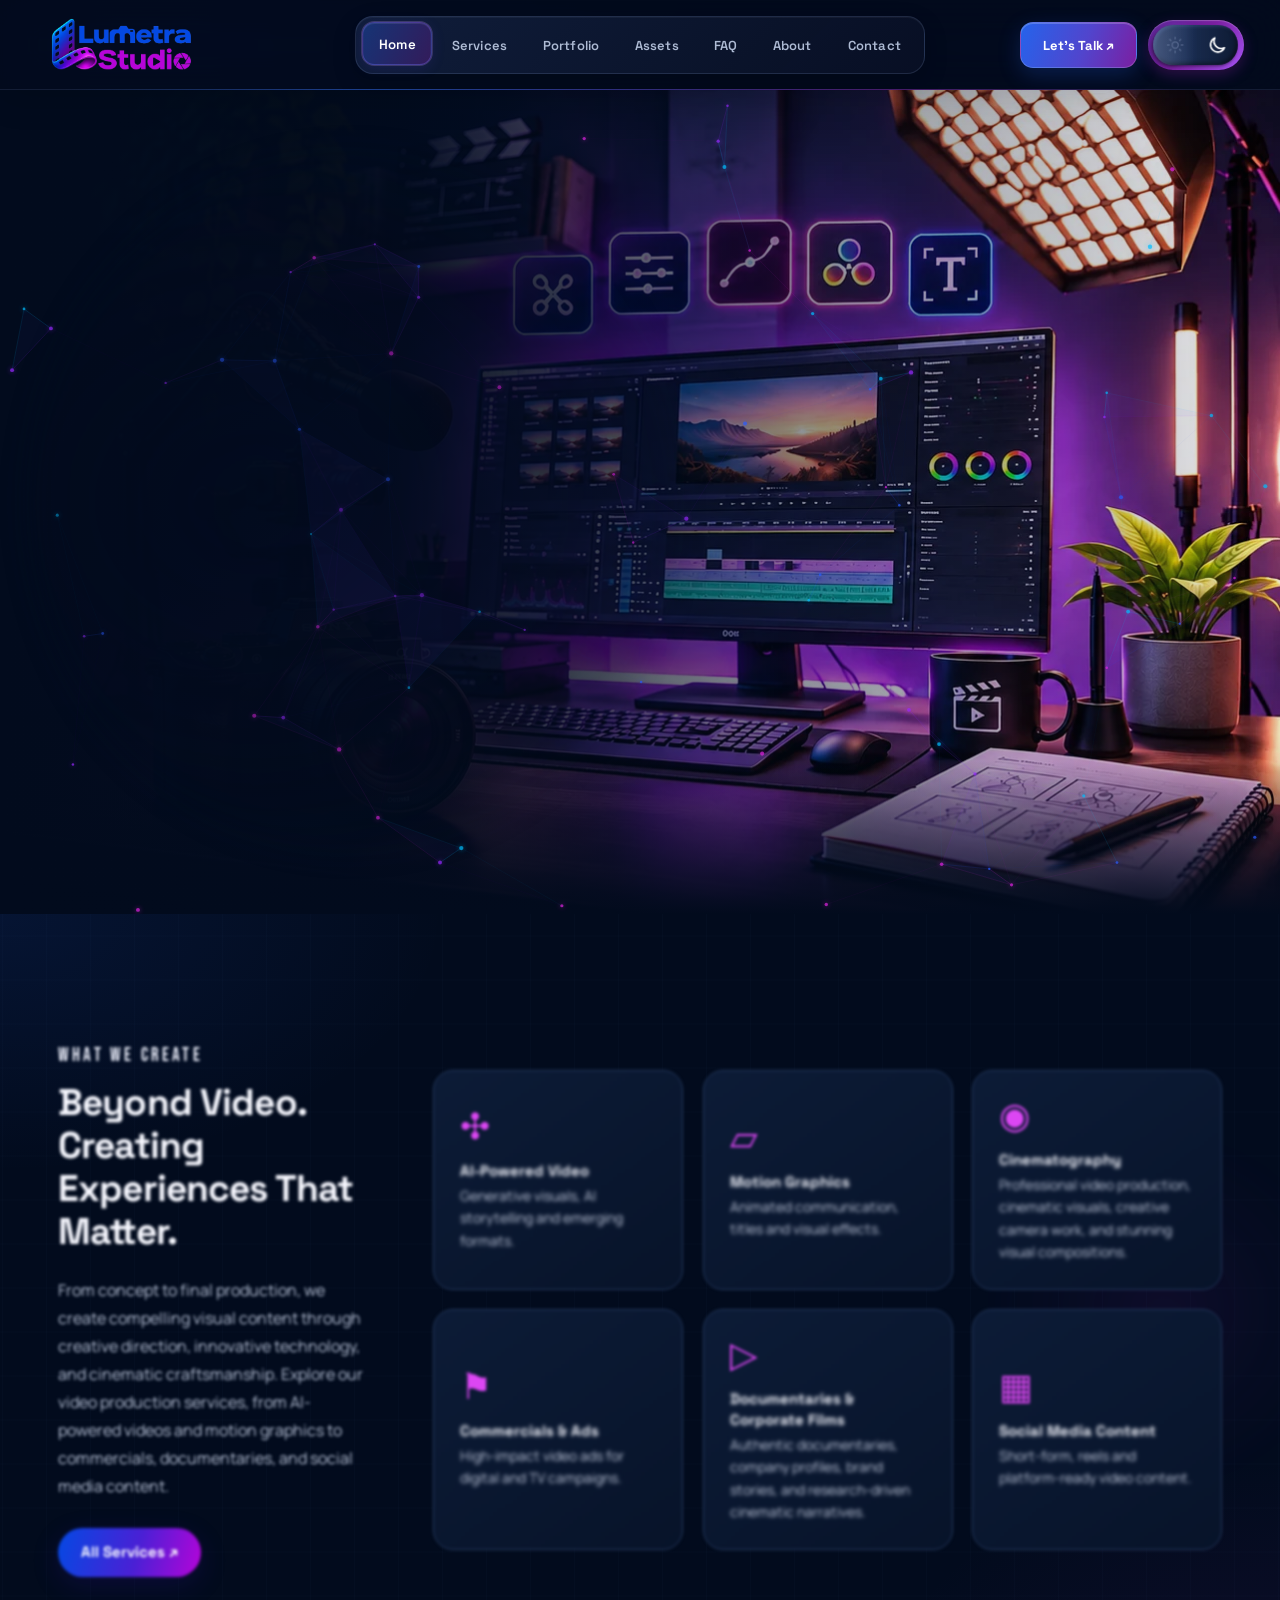
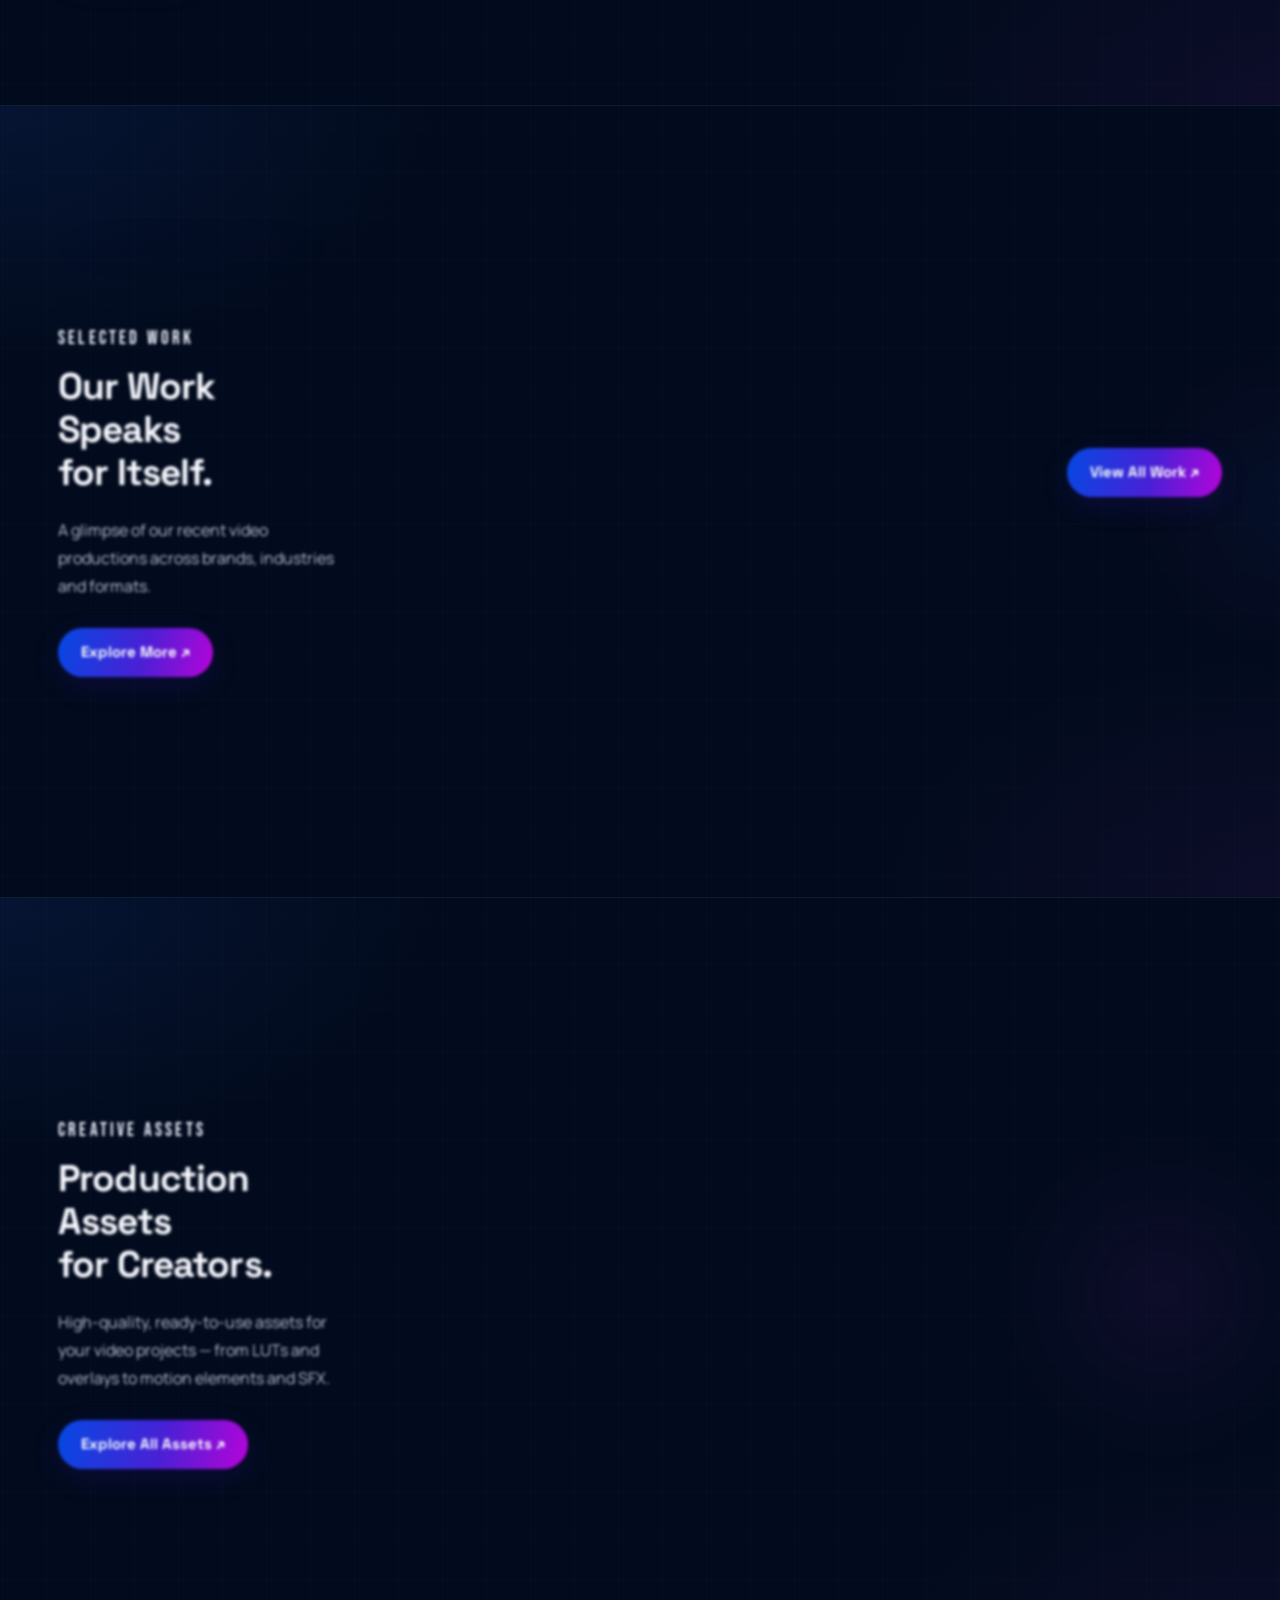
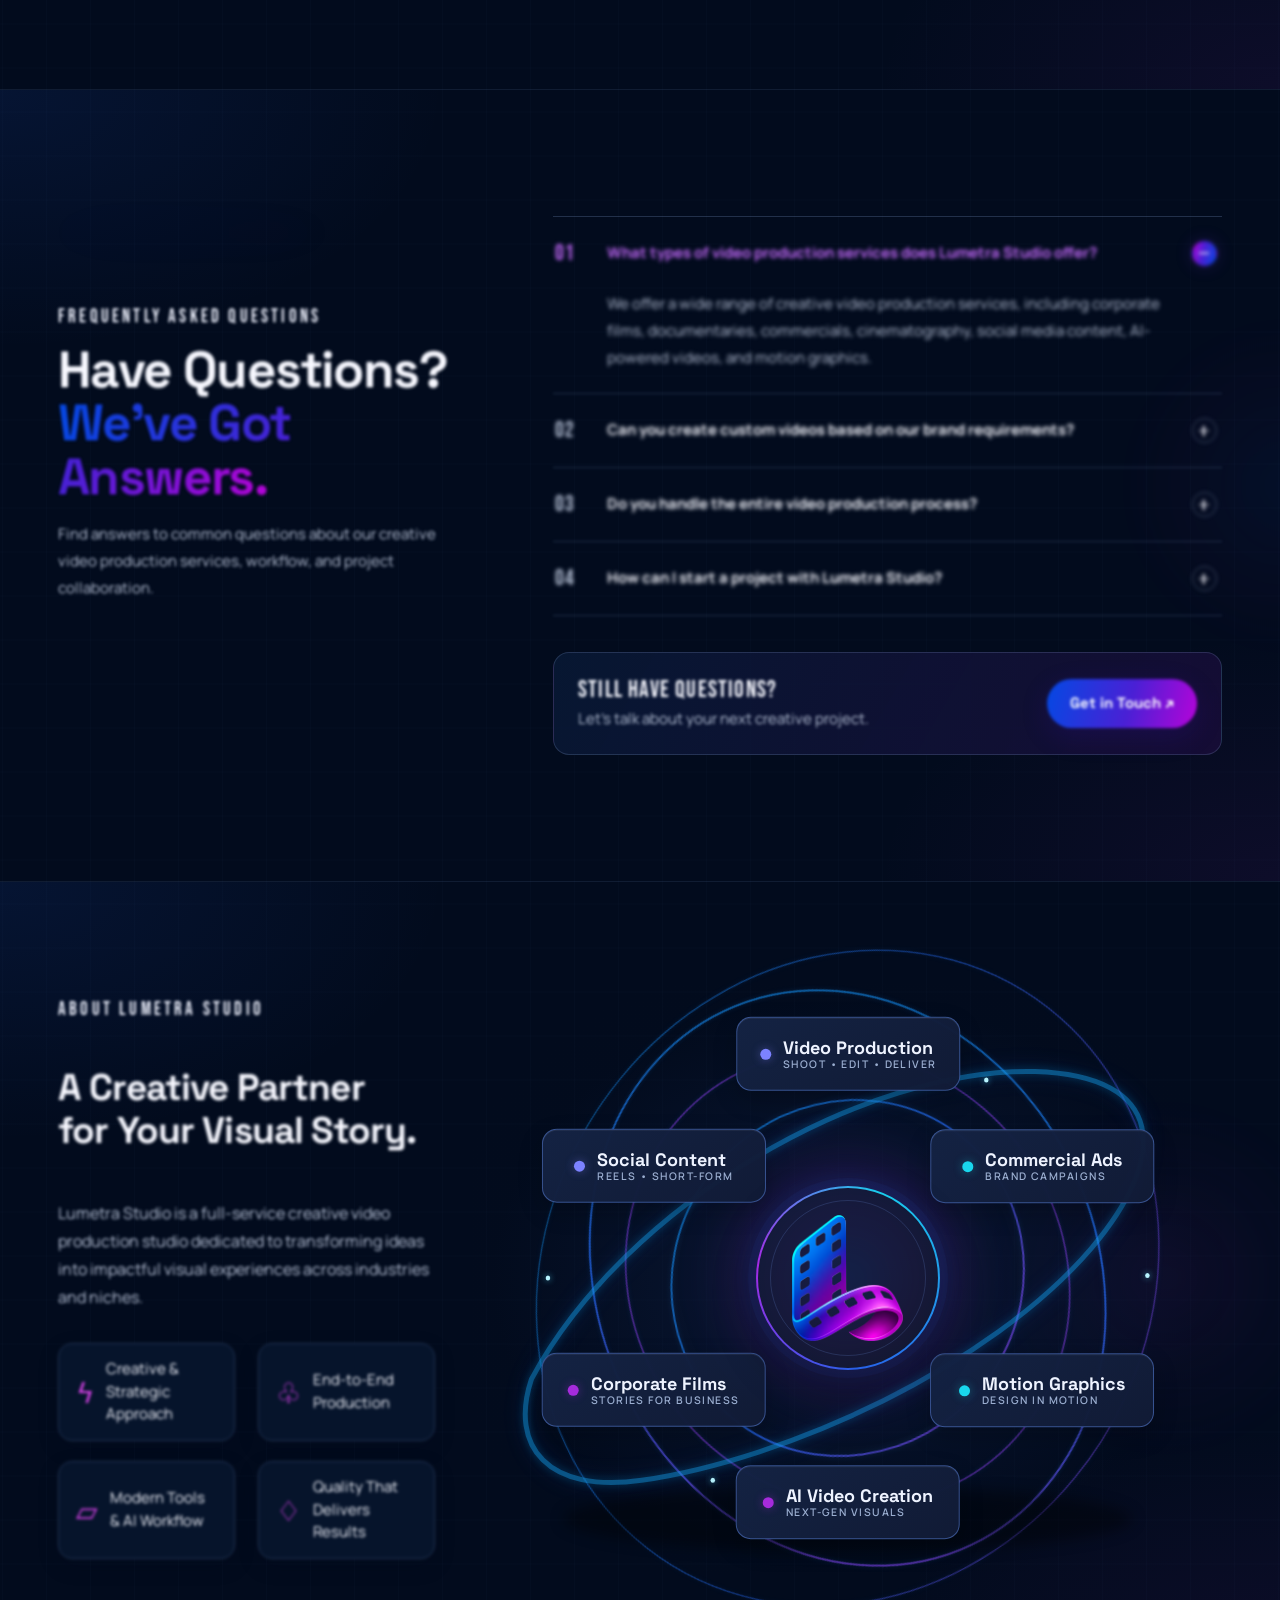
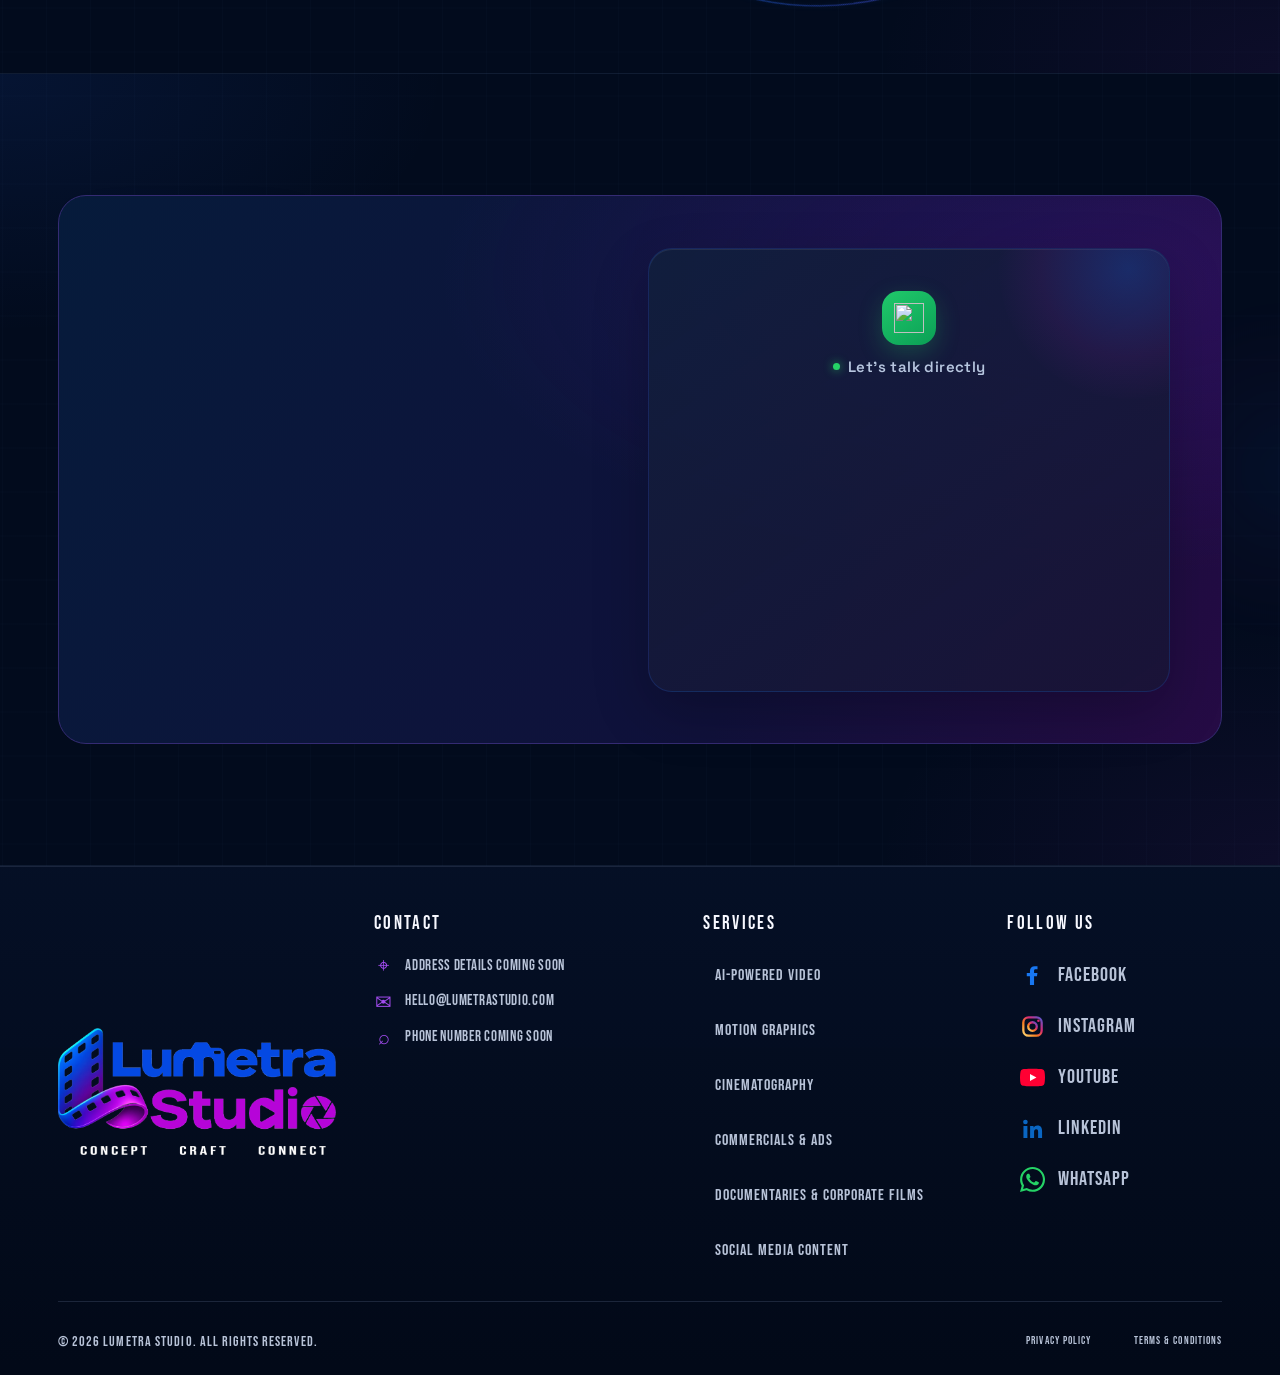
==== index.html @ 8ebe5bf1 "Make About service orbit perfectly circular" ====
<!doctype html><html lang="en"><head><meta charset="utf-8"><meta name="viewport" content="width=device-width,initial-scale=1"><meta name="description" content="Lumetra Studio is a creative video production studio transforming ideas into impactful visual experiences. From AI-powered video creation and motion graphics to corporate films, commercials, documentaries, and cinematic productions, we craft compelling visual stories that help brands communicate, connect, and grow."><meta name="theme-color" content="#020b1d"><title>Lumetra Studio | Creative Video Production Studio</title><link rel="canonical" href="https://lumetrastudio.cyou/"><meta property="og:type" content="website"><meta property="og:site_name" content="Lumetra Studio"><meta property="og:title" content="Lumetra Studio | Creative Video Production Studio"><meta property="og:description" content="A creative video production studio crafting AI-powered videos, motion graphics, corporate films, commercials, documentaries and social media content."><meta property="og:url" content="https://lumetrastudio.cyou/"><meta property="og:image" content="https://lumetrastudio.cyou/assets/lumetra-logo.png"><meta name="twitter:card" content="summary_large_image"><meta name="twitter:title" content="Lumetra Studio | Creative Video Production Studio"><meta name="twitter:description" content="Creative video production, AI-powered video, motion graphics, commercials and brand storytelling."><meta name="twitter:image" content="https://lumetrastudio.cyou/assets/lumetra-logo.png"><script type="application/ld+json">
{
  "@context": "https://schema.org",
  "@type": "WebSite",
  "name": "Lumetra Studio",
  "alternateName": "Lumetra",
  "url": "https://lumetrastudio.cyou/"
}
</script><link rel="stylesheet" href="style.css?v=16.4"></head><body><header class="nav lum-nav"><div class="wrap navin"><a class="brand" href="index.html"><img src="assets/lumetra-logo.png" alt="Lumetra Studio"></a><nav class="links" id="mainNav"><a href="index.html#home">Home</a><a href="index.html#services">Services</a><a href="work.html">Portfolio</a><a href="assets.html">Assets</a><a href="index.html#faq">FAQ</a><a href="index.html#about">About</a><a href="index.html#contact">Contact</a></nav><div class="nav-actions"><a class="btn nav-cta" href="index.html#contact">Let's Talk ↗</a><button class="theme-toggle rocker" id="themeToggle" type="button" role="switch" aria-checked="false" aria-label="Switch to light theme" title="Switch theme"><span class="rocker__cast" aria-hidden="true"></span><span class="rocker__paddle" aria-hidden="true"><span class="rocker__symbol rocker__symbol--sun" aria-label="Light theme"><svg viewBox="0 0 24 24" aria-hidden="true"><circle cx="12" cy="12" r="4"></circle><path d="M12 2v2M12 20v2M4.93 4.93l1.42 1.42M17.65 17.65l1.42 1.42M2 12h2M20 12h2M4.93 19.07l1.42-1.42M17.65 6.35l1.42-1.42"></path></svg></span><span class="rocker__symbol rocker__symbol--moon" aria-label="Dark theme"><svg viewBox="0 0 24 24" aria-hidden="true"><path d="M20.2 15.2A8.5 8.5 0 0 1 8.8 3.8 8.6 8.6 0 1 0 20.2 15.2Z"></path></svg></span></span></button></div><button class="menu" id="menuBtn" type="button" aria-label="Open navigation" aria-expanded="false" aria-controls="mainNav"><span></span><span></span><span></span></button></div></header><main>
<section class="hero" id="home"><canvas class="hero-particles" id="heroParticles" aria-hidden="true"></canvas><div class="wrap"><div class="hero-content"><div class="eyebrow">Concept · Craft · Connect</div><h1>Turn Ideas<br><span class="grad">Into Visual Impact.</span></h1><p>Lumetra Studio is a creative video production studio transforming ideas into impactful visual experiences. From AI-powered video creation and motion graphics to corporate films, commercials, documentaries, and cinematic productions, we craft compelling visual stories that help brands communicate, connect, and grow.</p><div class="actions"><a class="btn" href="#portfolio">▶ &nbsp;Explore Our Work ↗</a><a class="btn outline" href="#services">Discover What We Do</a></div><div class="stats"><div class="stat"><span class="ico">▣</span><span><strong>50+</strong>Projects</span></div><div class="stat"><span class="ico">♧</span><span><strong>20+</strong>Clients</span></div><div class="stat"><span class="ico">🏆</span><span><strong>5+</strong>Industries</span></div><div class="stat"><span class="ico">▦</span><span><strong>3+</strong>Years of Creation</span></div></div></div></div></section>
<section class="section" id="services"><div class="wrap services-layout"><div class="intro"><div class="eyebrow">What we create</div><h2>Beyond Video.<br>Creating Experiences That Matter.</h2><p>From concept to final production, we create compelling visual content through creative direction, innovative technology, and cinematic craftsmanship. Explore our video production services, from AI-powered videos and motion graphics to commercials, documentaries, and social media content.</p><a class="btn" href="#contact">All Services ↗</a></div><div class="service-grid"><article class="service"><div class="icon">✣</div><h3>AI-Powered Video</h3><p>Generative visuals, AI storytelling and emerging formats.</p></article><article class="service"><div class="icon">▱</div><h3>Motion Graphics</h3><p>Animated communication, titles and visual effects.</p></article><article class="service"><div class="icon">◉</div><h3>Cinematography</h3><p>Professional video production, cinematic visuals, creative camera work, and stunning visual compositions.</p></article><article class="service"><div class="icon">⚑</div><h3>Commercials & Ads</h3><p>High-impact video ads for digital and TV campaigns.</p></article><article class="service"><div class="icon">▷</div><h3>Documentaries &amp; Corporate Films</h3><p>Authentic documentaries, company profiles, brand stories, and research-driven cinematic narratives.</p></article><article class="service"><div class="icon">▦</div><h3>Social Media Content</h3><p>Short-form, reels and platform-ready video content.</p></article></div></div></section>
<section class="section" id="portfolio"><div class="wrap work-layout"><div class="intro"><div class="eyebrow">Selected work</div><h2>Our Work Speaks<br>for Itself.</h2><p>A glimpse of our recent video productions across brands, industries and formats.</p><a class="btn" href="work.html">Explore More ↗</a></div><div><div class="section-head portfolio-head"><span></span><a class="btn" href="work.html">View All Work ↗</a></div><div class="portfolio-category-grid" id="featuredCategories"></div></div></div></section>
<section class="section" id="assets"><div class="wrap assets-layout"><div class="intro"><div class="eyebrow">Creative assets</div><h2>Production Assets<br>for Creators.</h2><p>High-quality, ready-to-use assets for your video projects — from LUTs and overlays to motion elements and SFX.</p><a class="btn" href="assets.html">Explore All Assets ↗</a></div><div class="portfolio-category-grid asset-category-grid" id="featuredAssetCategories"></div></div></section>
<section class="section faq-section" id="faq"><div class="wrap faq-wrap"><div class="faq-intro"><div class="eyebrow">Frequently Asked Questions</div><h2>Have Questions? <span class="grad">We've Got Answers.</span></h2><p>Find answers to common questions about our creative video production services, workflow, and project collaboration.</p></div><div class="faq-list" aria-label="Frequently asked questions"><article class="faq-item is-open"><h3><button class="faq-question" type="button" aria-expanded="true" aria-controls="faq-answer-1"><span class="faq-number">01</span><span>What types of video production services does Lumetra Studio offer?</span><span class="faq-toggle" aria-hidden="true"></span></button></h3><div class="faq-answer" id="faq-answer-1"><p>We offer a wide range of creative video production services, including corporate films, documentaries, commercials, cinematography, social media content, AI-powered videos, and motion graphics.</p></div></article><article class="faq-item"><h3><button class="faq-question" type="button" aria-expanded="false" aria-controls="faq-answer-2"><span class="faq-number">02</span><span>Can you create custom videos based on our brand requirements?</span><span class="faq-toggle" aria-hidden="true"></span></button></h3><div class="faq-answer" id="faq-answer-2" hidden><p>Absolutely! Every project is tailored to your brand identity, objectives, target audience, and creative vision. We work closely with you to bring your ideas to life.</p></div></article><article class="faq-item"><h3><button class="faq-question" type="button" aria-expanded="false" aria-controls="faq-answer-3"><span class="faq-number">03</span><span>Do you handle the entire video production process?</span><span class="faq-toggle" aria-hidden="true"></span></button></h3><div class="faq-answer" id="faq-answer-3" hidden><p>Yes! We provide end-to-end video production solutions, covering concept development, scripting, pre-production, filming, editing, motion graphics, and final delivery.</p></div></article><article class="faq-item"><h3><button class="faq-question" type="button" aria-expanded="false" aria-controls="faq-answer-4"><span class="faq-number">04</span><span>How can I start a project with Lumetra Studio?</span><span class="faq-toggle" aria-hidden="true"></span></button></h3><div class="faq-answer" id="faq-answer-4" hidden><p>Getting started is simple. Contact us with your project requirements, ideas, and goals. We'll discuss your vision, recommend the right approach, and guide you through the next steps.</p></div></article></div><div class="faq-cta"><div><h3>Still Have Questions?</h3><p>Let's talk about your next creative project.</p></div><a class="btn" href="#contact">Get in Touch ↗</a></div></div></section>
<section class="section" id="about"><div class="wrap about"><div class="about-copy"><div class="eyebrow">About Lumetra Studio</div><h2>A Creative Partner<br>for Your Visual Story.</h2><p>Lumetra Studio is a full-service creative video production studio dedicated to transforming ideas into impactful visual experiences across industries and niches.</p><div class="benefits"><div class="benefit"><span>ϟ</span>Creative & Strategic Approach</div><div class="benefit"><span>♧</span>End-to-End Production</div><div class="benefit"><span>▱</span>Modern Tools & AI Workflow</div><div class="benefit"><span>♢</span>Quality That Delivers Results</div></div></div><div class="about-visual-space">
  <div class="orbit-stage" id="orbitStage" aria-label="Lumetra Studio services orbit animation">
    <svg class="orbit-paths" viewBox="0 0 1000 700" preserveAspectRatio="none" aria-hidden="true">
      <defs>
        <linearGradient id="orbitGradient" x1="0%" y1="0%" x2="100%" y2="100%">
          <stop offset="0%" stop-color="#087fbd"/>
          <stop offset="52%" stop-color="#2563eb"/>
          <stop offset="100%" stop-color="#8b2bc2"/>
        </linearGradient>
      </defs>
      <ellipse class="orbit-track orbit-track-1" cx="500" cy="350" rx="300" ry="210"/>
      <ellipse class="orbit-track orbit-track-2" cx="500" cy="350" rx="250" ry="175"/>
      <ellipse class="orbit-track orbit-track-3" cx="500" cy="350" rx="350" ry="245"/>
      <ellipse class="orbit-track orbit-track-4" cx="500" cy="350" rx="400" ry="280"/>
      <path class="orbit-sweep" d="M78 470 C205 260 525 100 750 105 C925 110 930 205 825 315 C690 455 420 565 225 590 C100 606 48 550 78 470Z"/>
      <g class="orbit-points">
        <circle cx="100" cy="350" r="3"/><circle cx="900" cy="347" r="3"/>
        <circle cx="320" cy="590" r="3"/><circle cx="685" cy="115" r="3"/>
      </g>
    </svg>
    <div class="orbit-glow" aria-hidden="true"></div>
    <div class="orbit-ground-shadow" aria-hidden="true"></div>
    <div class="center-core" aria-label="Lumetra Studio">
      <img src="assets/footer-logo-icon.png" alt="Lumetra Studio logo icon">
    </div>
    <div class="service-card"><span class="orbit-dot"></span><span class="orbit-card-copy"><strong>AI Video Creation</strong><small>NEXT-GEN VISUALS</small></span></div>
    <div class="service-card"><span class="orbit-dot"></span><span class="orbit-card-copy"><strong>Motion Graphics</strong><small>DESIGN IN MOTION</small></span></div>
    <div class="service-card"><span class="orbit-dot"></span><span class="orbit-card-copy"><strong>Video Production</strong><small>SHOOT • EDIT • DELIVER</small></span></div>
    <div class="service-card"><span class="orbit-dot"></span><span class="orbit-card-copy"><strong>Commercial Ads</strong><small>BRAND CAMPAIGNS</small></span></div>
    <div class="service-card"><span class="orbit-dot"></span><span class="orbit-card-copy"><strong>Corporate Films</strong><small>STORIES FOR BUSINESS</small></span></div>
    <div class="service-card"><span class="orbit-dot"></span><span class="orbit-card-copy"><strong>Social Content</strong><small>REELS • SHORT-FORM</small></span></div>
  </div>
</div></div></section>
<section class="section contact-section" id="contact"><div class="wrap contact-panel"><div class="contact-copy"><div class="eyebrow">Get in touch</div><h2>Let’s Create<br>Something Remarkable.</h2><p>Have a project in mind? Let’s turn your idea into a powerful visual story.</p><a class="btn" id="contactEmailLink" href="#" hidden>Email Lumetra Studio ↗</a></div><div class="contact-whatsapp-card" id="contactWhatsAppCard">
<div class="contact-whatsapp-top"><span class="contact-whatsapp-icon" aria-hidden="true"><img src="https://cdn.simpleicons.org/whatsapp/FFFFFF" alt=""></span><span class="contact-online"><i></i> Let's talk directly</span></div>
<h3>Start a Conversation</h3><p>Tell us about your idea, project, or creative goals. Our team is just one message away.</p>
<a class="btn contact-whatsapp-btn" id="contactWhatsAppLink" href="#" target="_blank" rel="noopener noreferrer" hidden><span>Chat with us on WhatsApp</span><span aria-hidden="true">↗</span></a>
<p class="contact-note" id="contactWhatsAppNote">WhatsApp contact is being configured. Please check back soon.</p></div></div></section></main><footer class="footer"><div class="wrap footer-wrap">
  <div class="footer-main">
    <div class="footer-brand-col"><a class="footer-brand-link footer-inert" href="#" aria-label="Lumetra Studio"><img class="footer-logo footer-logo-dark" src="assets/footer-logo-dark.png" alt="Lumetra Studio logo"><img class="footer-logo footer-logo-light" src="assets/footer-logo-light.png" alt="Lumetra Studio logo"></a></div>
    <div class="footer-column"><h3>CONTACT</h3><a class="footer-detail footer-inert" href="#"><span class="footer-symbol">⌖</span><span>Address details coming soon</span></a><a class="footer-detail footer-inert" href="#"><span class="footer-symbol">✉</span><span>hello@lumetrastudio.com</span></a><a class="footer-detail footer-inert" href="#"><span class="footer-symbol">⌕</span><span>Phone number coming soon</span></a></div>
    <div class="footer-column footer-services-column"><h3>SERVICES</h3>
      <a class="footer-service-link footer-inert" href="#">AI-Powered Video</a>
      <a class="footer-service-link footer-inert" href="#">Motion Graphics</a>
      <a class="footer-service-link footer-inert" href="#">Cinematography</a>
      <a class="footer-service-link footer-inert" href="#">Commercials &amp; Ads</a>
      <a class="footer-service-link footer-inert" href="#">Documentaries &amp; Corporate Films</a>
      <a class="footer-service-link footer-inert" href="#">Social Media Content</a>
    </div>
    <div class="footer-column footer-social-column"><h3>FOLLOW US</h3><div class="social-list">
      <a class="social-row footer-inert" href="#" aria-label="Facebook"><span class="social-icon facebook-icon" aria-hidden="true"><svg viewBox="0 0 24 24"><path fill="currentColor" d="M13.5 21v-8.2h2.8l.42-3.2H13.5V7.56c0-.93.26-1.56 1.6-1.56h1.7V3.14C16.5 3.05 15.4 3 14.1 3c-2.7 0-4.55 1.66-4.55 4.7v1.9H6.5v3.2h3.05V21z"/></svg></span><span>Facebook</span></a>
      <a class="social-row footer-inert" href="#" aria-label="Instagram"><span class="social-icon instagram-icon" aria-hidden="true"><svg viewBox="0 0 24 24"><defs><linearGradient id="igGrad" x1="0" y1="1" x2="1" y2="0"><stop stop-color="#feda75"/><stop offset=".35" stop-color="#fa7e1e"/><stop offset=".65" stop-color="#d62976"/><stop offset="1" stop-color="#4f5bd5"/></linearGradient></defs><rect x="3.2" y="3.2" width="17.6" height="17.6" rx="5" fill="none" stroke="url(#igGrad)" stroke-width="2.2"/><circle cx="12" cy="12" r="4.1" fill="none" stroke="url(#igGrad)" stroke-width="2.2"/><circle cx="17.7" cy="6.5" r="1.25" fill="#d62976"/></svg></span><span>Instagram</span></a>
      <a class="social-row footer-inert" href="#" aria-label="YouTube"><span class="social-icon youtube-icon" aria-hidden="true"><svg viewBox="0 0 24 24"><path fill="#FF0033" d="M23.5 6.2a3 3 0 0 0-2.1-2.1C19.5 3.6 12 3.6 12 3.6s-7.5 0-9.4.5A3 3 0 0 0 .5 6.2 31 31 0 0 0 0 12a31 31 0 0 0 .5 5.8 3 3 0 0 0 2.1 2.1c1.9.5 9.4.5 9.4.5s7.5 0 9.4-.5a3 3 0 0 0 2.1-2.1A31 31 0 0 0 24 12a31 31 0 0 0-.5-5.8Z"/><path fill="#fff" d="m9.6 15.4 6.2-3.4-6.2-3.4z"/></svg></span><span>YouTube</span></a>
      <a class="social-row footer-inert" href="#" aria-label="LinkedIn"><span class="social-icon linkedin-icon" aria-hidden="true"><svg viewBox="0 0 24 24"><path fill="#0A66C2" d="M5.2 3.5a2.2 2.2 0 1 0 0 4.4 2.2 2.2 0 0 0 0-4.4ZM3.3 9.5h3.8V21H3.3zM9.4 9.5H13v1.6h.05a4 4 0 0 1 3.6-2c3.85 0 4.55 2.53 4.55 5.82V21h-3.8v-5.4c0-1.29-.02-2.95-1.8-2.95-1.8 0-2.08 1.4-2.08 2.85V21H9.7V9.5z"/></svg></span><span>LinkedIn</span></a>
      <a class="social-row footer-inert" href="#" aria-label="WhatsApp"><span class="social-icon whatsapp-icon" aria-hidden="true"><svg viewBox="0 0 24 24"><path fill="#25D366" d="M20.5 3.5A11.9 11.9 0 0 0 12.05 0C5.45 0 .08 5.36.08 11.96c0 2.1.55 4.15 1.6 5.96L0 24l6.24-1.64a11.9 11.9 0 0 0 5.8 1.48h.01c6.6 0 11.96-5.37 11.96-11.97 0-3.2-1.25-6.2-3.51-8.37ZM12.05 21.8h-.01a9.9 9.9 0 0 1-5.04-1.38l-.36-.21-3.7.97.99-3.6-.23-.37a9.9 9.9 0 1 1 8.35 4.59Zm5.43-7.42c-.3-.15-1.75-.86-2.02-.96-.27-.1-.47-.15-.67.15-.2.3-.77.96-.94 1.16-.17.2-.35.22-.65.07-.3-.15-1.26-.46-2.4-1.47-.89-.79-1.49-1.76-1.66-2.06-.17-.3-.02-.46.13-.61.13-.13.3-.35.45-.52.15-.17.2-.3.3-.5.1-.2.05-.37-.03-.52-.08-.15-.67-1.61-.92-2.2-.24-.58-.49-.5-.67-.51h-.57c-.2 0-.52.07-.79.37-.27.3-1.04 1.02-1.04 2.48s1.07 2.87 1.22 3.07c.15.2 2.1 3.2 5.08 4.48.71.3 1.26.49 1.69.62.71.23 1.36.2 1.87.12.57-.08 1.75-.72 2-1.42.25-.7.25-1.3.17-1.42Z"/></svg></span><span>WhatsApp</span></a>
    </div></div>
  </div>
  <div class="footer-bottom"><span>© 2026 LUMETRA STUDIO. ALL RIGHTS RESERVED.</span><span class="footer-legal"><a class="footer-inert" href="#">PRIVACY POLICY</a><a class="footer-inert" href="#">TERMS &amp; CONDITIONS</a></span></div>
</div></footer><script src="content.js"></script><script src="script.js?v=12.0"></script><script src="https://cdn.jsdelivr.net/npm/@supabase/supabase-js@2"></script><script src="admin/config.js"></script><script src="portfolio.js"></script><script src="assets-categories.js"></script><script>
(function(){
  const stage=document.getElementById('orbitStage');
  if(!stage || stage.dataset.orbitReady==='true') return;
  stage.dataset.orbitReady='true';
  const cards=[...stage.querySelectorAll('.service-card')];
  const svg=stage.querySelector('.orbit-paths');
  const count=cards.length;
  const orbitOffsets=[Math.PI/2,Math.PI/6,-Math.PI/2,-Math.PI/6,5*Math.PI/6,-5*Math.PI/6];
  const orbitSpeed=.105;
  const orbitRings=[...svg.querySelectorAll('.orbit-track')];
  function sizeCircularOrbits(width,height){
    const minSide=Math.min(width,height);
    const radii=[.30,.38,.46,.54].map(f=>minSide*f);
    orbitRings.forEach((ring,index)=>{
      const radius=radii[index];
      ring.setAttribute('rx',String(radius/width*1000));
      ring.setAttribute('ry',String(radius/height*700));
      ring.setAttribute('transform','rotate('+([-12,18,43,-28][index])+' 500 350)');
    });
  }
  let groupAngle=0, lastTime=0, frame=0, visible=true;
  const services=cards.map((element,index)=>{
    const offset=orbitOffsets[index]??(index*Math.PI*2/count);
    const service={element,index,offset,angle:groupAngle+offset,hovered:false,focused:false};
    element.addEventListener('mouseenter',()=>service.hovered=true);
    element.addEventListener('mouseleave',()=>service.hovered=false);
    element.addEventListener('focusin',()=>service.focused=true);
    element.addEventListener('focusout',()=>service.focused=false);
    return service;
  });
  const observer=('IntersectionObserver' in window)?new IntersectionObserver(entries=>{visible=entries[0].isIntersecting;},{threshold:.05}):null;
  if(observer) observer.observe(stage);
  function angleDelta(from,to){return Math.atan2(Math.sin(to-from),Math.cos(to-from));}
  function animate(time){
    if(!lastTime) lastTime=time;
    const delta=Math.min((time-lastTime)/1000,.05);lastTime=time;
    if(visible&&!document.hidden){
      groupAngle+=orbitSpeed*delta;
      const rect=svg.getBoundingClientRect(), stageRect=stage.getBoundingClientRect();
      const sx=stageRect.width/(stage.clientWidth||1),sy=stageRect.height/(stage.clientHeight||1);
      const width=svg.clientWidth,height=svg.clientHeight;
      sizeCircularOrbits(width,height);
      const ox=(rect.left-stageRect.left+rect.width/2-stageRect.width/2)/sx;
      const oy=(rect.top-stageRect.top+rect.height/2-stageRect.height/2)/sy;
      services.forEach(service=>{
        const target=groupAngle+service.offset;
        if(!service.hovered&&!service.focused){
          const diff=angleDelta(service.angle,target);
          service.angle+=diff*(1-Math.exp(-5.2*delta));
          if(Math.abs(diff)<.001) service.angle=target;
        }
        const orbitRadius=Math.min(width,height)*.38;
        const x=Math.cos(service.angle)*orbitRadius;
        const y=Math.sin(service.angle)*orbitRadius;
        service.element.style.transform='translate(-50%,-50%) translate('+(x+ox)+'px,'+(y+oy)+'px)';
      });
    }
    frame=requestAnimationFrame(animate);
  }
  frame=requestAnimationFrame(animate);
  window.addEventListener('pagehide',()=>{cancelAnimationFrame(frame);if(observer)observer.disconnect();},{once:true});
})();</script><script src="https://cdn.jsdelivr.net/npm/@supabase/supabase-js@2"></script><script src="admin/config.js"></script><script src="footer-settings.js"></script><script>
(function(){
  const stage=document.getElementById('orbitStage');
  if(!stage || stage.dataset.orbitReady==='true') return;
  stage.dataset.orbitReady='true';
  const cards=[...stage.querySelectorAll('.service-card')];
  const orbitSvg=stage.querySelector('.orbit-paths');
  const tracks=[...stage.querySelectorAll('.orbit-paths ellipse')];
  const count=cards.length;
  const laneTemplates=[
    {rx:.300,ry:.310,tilt:-34},
    {rx:.323,ry:.333,tilt:19},
    {rx:.346,ry:.356,tilt:53},
    {rx:.369,ry:.379,tilt:-12},
    {rx:.392,ry:.402,tilt:38},
    {rx:.415,ry:.425,tilt:-51}
  ];
  const lanes=laneTemplates.slice();
  for(let i=lanes.length-1;i>0;i--){
    const j=Math.floor(Math.random()*(i+1));
    [lanes[i],lanes[j]]=[lanes[j],lanes[i]];
  }
  const phaseOffset=Math.random()*Math.PI*2;
  // Restore the original service speed; only the orbit geometry will animate.
  const baseSpeed=.13;
  const speedProfiles=cards.map(()=>baseSpeed*(.78+Math.random()*.44));
  const services=cards.map((element,index)=>{
    const lane=lanes[index],track=tracks[index];
    const service={
      element,index,baseRx:lane.rx,baseRy:lane.ry,baseTilt:lane.tilt,
      rx:lane.rx,ry:lane.ry,tilt:lane.tilt,
      angle:phaseOffset+index*(Math.PI*2/count),
      phase:phaseOffset+index*(Math.PI*2/count),
      shapePhase:Math.random()*Math.PI*2,
      avoidanceOffset:0,hovered:false,focused:false,track
    };
    element.addEventListener('mouseenter',()=>service.hovered=true);
    element.addEventListener('mouseleave',()=>service.hovered=false);
    element.addEventListener('focusin',()=>service.focused=true);
    element.addEventListener('focusout',()=>service.focused=false);
    return service;
  });
  let lastTime=0,frame=0,visible=true,elapsed=0;
  const observer=('IntersectionObserver' in window)?new IntersectionObserver(entries=>{
    visible=entries[0].isIntersecting;
  },{threshold:.05}):null;
  if(observer) observer.observe(stage);
  function getPosition(service,width,height,angle){
    const lx=Math.cos(angle)*width*service.rx,ly=Math.sin(angle)*height*service.ry;
    const t=service.tilt*Math.PI/180;
    return {x:lx*Math.cos(t)-ly*Math.sin(t),y:lx*Math.sin(t)+ly*Math.cos(t)};
  }
  function animate(time){
    if(!lastTime) lastTime=time;
    const delta=Math.min((time-lastTime)/1000,.05);
    lastTime=time;
    if(visible && !document.hidden){
      elapsed+=delta;
      // Use the actual SVG viewport as the coordinate reference. This keeps
      // each service card centered on its matching ellipse even when the
      // orbit stage is visually scaled or its wrapper has a different size.
      const svgRect=orbitSvg.getBoundingClientRect();
      const stageRect=stage.getBoundingClientRect();
      const scaleX=stageRect.width/(stage.clientWidth||1);
      const scaleY=stageRect.height/(stage.clientHeight||1);
      const width=orbitSvg.clientWidth,height=orbitSvg.clientHeight;
      const centerOffsetX=(svgRect.left-stageRect.left+svgRect.width/2-stageRect.width/2)/scaleX;
      const centerOffsetY=(svgRect.top-stageRect.top+svgRect.height/2-stageRect.height/2)/scaleY;
      services.forEach(service=>{
        // Slowly breathe each ellipse independently. Cards use these exact
        // live dimensions/tilt, so they remain attached to their changing path.
        const t=elapsed*.34+service.shapePhase;
        service.rx=service.baseRx*(1+Math.sin(t)*.045);
        service.ry=service.baseRy*(1+Math.sin(t*1.13+1.1)*.045);
        service.tilt=service.baseTilt+Math.sin(t*.72+.8)*3.2;
        if(service.track){
          service.track.setAttribute('rx',String(service.rx*1000));
          service.track.setAttribute('ry',String(service.ry*700));
          service.track.setAttribute('transform','rotate('+service.tilt+' 500 350)');
        }
        if(!service.hovered&&!service.focused) service.phase+=speedProfiles[service.index]*delta;
        if(!service.hovered&&!service.focused) service.avoidanceOffset*=Math.exp(-1.8*delta);
        service.angle=service.phase;
      });
      // Keep every card exactly on its own SVG ellipse.
      // Collision steering was moving cards off their visible orbit tracks.
      services.forEach(service=>{
        const p=getPosition(service,width,height,service.phase);
        service.element.style.transform='translate(-50%,-50%) translate('+(p.x+centerOffsetX)+'px,'+(p.y+centerOffsetY)+'px)';
      });
    }
    frame=requestAnimationFrame(animate);
  }
  frame=requestAnimationFrame(animate);
  window.addEventListener('pagehide',()=>{cancelAnimationFrame(frame);if(observer)observer.disconnect();},{once:true});
})();</script></body></html>
---- style.css ----
@import url('https://fonts.googleapis.com/css2?family=Bebas+Neue&family=Manrope:wght@400;500;600;700;800&family=Space+Grotesk:wght@400;500;600;700&display=swap');
:root{--bg:#020b1d;--bg2:#06142b;--panel:#0a1932;--line:#203454;--text:#f7f8ff;--muted:#b8c3d8;--blue:#0449e3;--purple:#4a20d5;--pink:#b604d8;--grad:linear-gradient(105deg,#0449e3 0%,#4a20d5 55%,#b604d8 100%);--max:1440px}
*{box-sizing:border-box}html{scroll-behavior:smooth;scroll-padding-top:82px}body{margin:0;background:var(--bg);color:var(--text);font-family:'Manrope',Arial,sans-serif;font-size:15px;line-height:1.55;overflow-x:hidden}a{color:inherit;text-decoration:none}img{max-width:100%;display:block}.wrap{width:min(calc(100% - 72px),var(--max));margin:auto}.nav{height:64px;position:sticky;top:0;z-index:20;background:rgba(2,10,27,.94);backdrop-filter:blur(16px);border-bottom:1px solid rgba(116,150,210,.2)}.navin{height:100%;display:flex;align-items:center;justify-content:space-between;gap:24px}.brand img{width:150px;height:52px;object-fit:contain;object-position:left center}.links{display:flex;align-items:center;gap:clamp(17px,3vw,42px);font-size:13px}.links a{color:#e9edfa;transition:.2s}.links a:hover,.links a.active{color:#fff}.links a.active:after{content:'';display:block;height:2px;width:24px;margin:7px auto -9px;background:var(--pink)}.btn{display:inline-flex;align-items:center;justify-content:center;gap:9px;padding:12px 23px;border-radius:30px;background:var(--grad);font-weight:700;font-size:13px;box-shadow:0 8px 28px #3210a833;transition:transform .2s,filter .2s}.btn:hover{transform:translateY(-2px);filter:brightness(1.15)}.btn.outline{background:transparent;border:1px solid #536785;box-shadow:none}.menu{display:none;background:none;border:0;color:#fff;font-size:26px}.hero{min-height:510px;position:relative;isolation:isolate;display:flex;align-items:center;border-bottom:1px solid var(--line);overflow:hidden}.hero:before{content:'';position:absolute;inset:0;z-index:-2;background:linear-gradient(90deg,#020b1d 0%,rgba(2,11,29,.97) 31%,rgba(2,11,29,.45) 62%,rgba(2,11,29,.08) 100%),url('assets/hero-studio.webp') right center/cover no-repeat}.hero:after{content:'';position:absolute;z-index:-1;inset:auto 0 0;height:4px;background:linear-gradient(90deg,var(--pink),transparent 25%,transparent 75%,var(--blue))}.hero-content{max-width:590px;padding:65px 0 55px}.eyebrow{font:400 15px 'Bebas Neue',sans-serif;letter-spacing:3px;text-transform:uppercase;color:#f0f3ff;margin-bottom:13px}.hero h1{font-size:clamp(48px,6vw,78px);line-height:.98;letter-spacing:-3px;margin:0 0 18px;font-weight:800}.grad{background:var(--grad);-webkit-background-clip:text;background-clip:text;color:transparent}.hero p{max-width:500px;color:#e0e7f4;font-size:15px;line-height:1.55;margin:0 0 23px}.actions{display:flex;gap:12px;flex-wrap:wrap}.stats{display:flex;gap:26px;margin-top:34px;flex-wrap:wrap}.stat{display:flex;align-items:center;gap:9px;color:#d9e2f5;font-size:12px}.stat strong{display:block;color:#fff;font-size:17px;line-height:1.1}.stat .ico{font-size:24px;color:#cbd8f4}.section{padding:34px 0;border-bottom:1px solid rgba(65,94,140,.38);position:relative}.section:before{content:'';position:absolute;left:0;top:55%;width:120px;height:100px;background:radial-gradient(ellipse,#4a20d544,transparent 70%);pointer-events:none}.section-head{display:flex;justify-content:space-between;align-items:end;gap:24px;margin-bottom:24px}.section-head h2,.intro h2{font-size:clamp(29px,3vw,42px);line-height:1.08;letter-spacing:-1.2px;margin:0;font-weight:800}.section-head .sub{max-width:360px;color:var(--muted);margin:0}.services-layout{display:grid;grid-template-columns: .95fr 2.05fr;gap:36px;align-items:center}.intro p{color:var(--muted);max-width:340px;margin:16px 0 20px}.service-grid{display:grid;grid-template-columns:repeat(3,1fr);gap:13px}.service{min-height:132px;padding:17px 19px;border:1px solid #263c61;border-radius:16px;background:linear-gradient(145deg,#0c1b36,#071329);transition:.2s}.service:hover,.asset-card:hover,.project:hover{border-color:#8142e4;transform:translateY(-3px)}.service .icon{font-size:27px;line-height:1;color:#dc46f3;margin-bottom:9px}.service h3{font-size:16px;margin:0 0 4px}.service p{font-size:12px;color:#c5cde0;line-height:1.45;margin:0}.portfolio-head{align-items:center}.filters{display:flex;gap:9px;flex-wrap:wrap;justify-content:flex-end}.filter{border:1px solid #314565;background:transparent;color:#fff;border-radius:24px;padding:8px 17px;font:600 12px 'Manrope';cursor:pointer}.filter.active,.filter:hover{background:var(--grad);border-color:transparent}.work-layout{display:grid;grid-template-columns:220px 1fr;gap:24px;align-items:end}.work-layout .intro{align-self:center}.project-grid{display:grid;grid-template-columns:repeat(3,1fr);gap:14px}.project{border:1px solid #263b5c;border-radius:14px;overflow:hidden;background:#07152b;transition:.2s}.project img{width:100%;height:150px;object-fit:cover}.project-info{padding:12px 14px}.project-info h3{font-size:15px;margin:0 0 2px}.project-info p{font-size:11px;color:var(--muted);margin:0}.assets-layout{display:grid;grid-template-columns:240px 1fr;gap:28px;align-items:center}.asset-grid{display:grid;grid-template-columns:repeat(4,1fr);gap:13px}.asset-card{border:1px solid #304566;border-radius:14px;overflow:hidden;background:#09172e;transition:.2s}.asset-card img{height:112px;width:100%;object-fit:cover}.asset-info{padding:10px 12px}.asset-info h3{font-size:13px;margin:0}.asset-info p{font-size:11px;color:var(--muted);margin:1px 0 0}.clients{display:flex;align-items:center;justify-content:space-around;gap:25px;flex-wrap:wrap;padding:18px 0 8px;color:#d2d9e8}.client{font-size:17px;font-weight:800;letter-spacing:-.5px;opacity:.8}.client:nth-child(2n){font-weight:500}.about{display:grid;grid-template-columns:300px 1fr 250px;gap:35px;align-items:center}.about>img{width:100%;height:185px;object-fit:cover;border-radius:16px;border:1px solid #6540a3}.about p{color:var(--muted);margin:12px 0 0}.benefits{display:grid;gap:15px}.benefit{display:flex;align-items:center;gap:12px;font-size:13px}.benefit span{font-size:21px;color:#df43ef}.cta{margin:30px auto 24px;padding:25px 34px;border-radius:20px;background:linear-gradient(105deg,#0449e3,#4a20d5 58%,#b604d8);display:flex;align-items:center;justify-content:space-between;gap:25px}.cta h2{font-size:27px;line-height:1.15;margin:0;max-width:360px}.cta p{max-width:330px;margin:0;color:#f2eaff;font-size:13px}.cta .btn{background:#fff;color:#3911a8;box-shadow:none}.footer{padding:15px 0 24px}.footer-main{display:flex;align-items:center;justify-content:space-between;gap:20px;padding-bottom:16px}.footer-logo{width:130px}.footer-links{display:flex;gap:23px;font-size:12px}.socials{display:flex;gap:14px;color:#cbd7ec}.footer-bottom{border-top:1px solid #253653;padding-top:14px;display:flex;justify-content:space-between;gap:15px;color:#b8c3d8;font-size:11px}.footer-bottom a{margin-left:18px}.page-hero{padding:75px 0 55px;background:radial-gradient(ellipse at 80% 15%,#4017a855,transparent 45%),linear-gradient(90deg,#020b1d,#06142b);border-bottom:1px solid var(--line)}.page-hero h1{font-size:clamp(42px,6vw,66px);line-height:1;margin:0 0 15px}.page-hero p{color:var(--muted);max-width:600px;margin:0}.all-grid{display:grid;grid-template-columns:repeat(3,1fr);gap:18px}.all-grid .project img{height:210px}.asset-download{display:inline-flex;margin-top:10px;padding:7px 13px;border-radius:20px;background:var(--grad);font-size:11px;font-weight:700}.asset-download.disabled{opacity:.45;pointer-events:none}.empty-note{color:var(--muted);font-size:13px}.contact-form{display:grid;grid-template-columns:1fr 1fr;gap:13px;max-width:700px}.contact-form input,.contact-form textarea{width:100%;border:1px solid #2a4266;border-radius:10px;background:#08162d;color:white;padding:13px;font:inherit}.contact-form textarea{grid-column:1/-1;min-height:120px;resize:vertical}.contact-form button{border:0;cursor:pointer;justify-self:start}.contact-note{font-size:12px;color:var(--muted)}
@media(max-width:900px){.wrap{width:min(calc(100% - 42px),var(--max))}.links{gap:14px}.links a{font-size:12px}.nav-cta{display:none}.services-layout{grid-template-columns:1fr}.service-grid{grid-template-columns:repeat(3,1fr)}.work-layout,.assets-layout{grid-template-columns:1fr}.work-layout .intro,.assets-layout .intro{display:flex;justify-content:space-between;align-items:end;gap:20px}.about{grid-template-columns:240px 1fr}.benefits{grid-column:1/-1;grid-template-columns:repeat(2,1fr)}.hero:before{background-position:58% center}.hero-content{max-width:530px}}
@media(max-width:640px){html{scroll-padding-top:70px}.wrap{width:calc(100% - 34px)}.nav{height:66px}.brand img{width:132px}.menu{display:block;cursor:pointer}.links{display:none;position:absolute;top:65px;left:0;right:0;padding:18px 22px 22px;background:#030d21;border-bottom:1px solid #263957;flex-direction:column;align-items:stretch;gap:0}.links.open{display:flex}.links a{padding:12px 4px;border-bottom:1px solid #182a45;font-size:14px}.links a.active:after{display:none}.hero{min-height:620px;align-items:flex-end}.hero:before{background:linear-gradient(0deg,#020b1d 2%,rgba(2,11,29,.93) 38%,rgba(2,11,29,.3) 100%),url('assets/hero-studio.webp') 56% top/auto 430px no-repeat}.hero-content{padding:280px 0 32px}.hero h1{font-size:51px;letter-spacing:-2px}.hero p{font-size:13px}.actions .btn{padding:11px 16px;font-size:12px}.stats{gap:15px 22px;margin-top:25px}.stat{min-width:105px}.section{padding:28px 0}.section-head{display:block}.section-head .sub{margin-top:12px}.service-grid{grid-template-columns:repeat(2,1fr);gap:10px}.service{padding:14px;min-height:140px}.service h3{font-size:14px}.service p{font-size:11px}.work-layout .intro,.assets-layout .intro{display:block}.filters{justify-content:flex-start;margin-top:18px;overflow:auto;flex-wrap:nowrap;padding-bottom:4px}.filter{white-space:nowrap}.project-grid{grid-template-columns:1fr 1fr}.project img{height:125px}.project-info{padding:9px}.project-info h3{font-size:13px}.project-info p{font-size:10px}.asset-grid{grid-template-columns:repeat(2,1fr)}.asset-card img{height:115px}.clients{justify-content:center;gap:18px 28px}.client{font-size:14px}.about{grid-template-columns:1fr;gap:18px}.about>img{height:210px}.benefits{grid-template-columns:1fr 1fr;gap:12px}.benefit{font-size:11px}.cta{padding:22px;display:grid;gap:14px}.cta h2{font-size:25px}.cta p{font-size:12px}.cta .btn{justify-self:start}.footer-main{flex-wrap:wrap}.footer-logo{width:115px}.footer-links{order:3;width:100%;flex-wrap:wrap;gap:15px}.socials{margin-left:auto}.footer-bottom{flex-direction:column}.footer-bottom a{margin:0 14px 0 0}.all-grid{grid-template-columns:1fr 1fr;gap:12px}.all-grid .project img{height:135px}.page-hero{padding:55px 0 40px}.contact-form{grid-template-columns:1fr}.contact-form textarea{grid-column:auto}}
@media(max-width:380px){.hero h1{font-size:44px}.service-grid{grid-template-columns:1fr}.project-grid{grid-template-columns:1fr}.all-grid{grid-template-columns:1fr}.stats{gap:13px}}

h1,h2,h3,.links,.btn,.filter{font-family:'Space Grotesk',Arial,sans-serif}

/* V1.1 — larger, roomier desktop presentation */
:root{--max:1600px}
.wrap{width:min(calc(100% - 96px),var(--max))}
.section{padding:58px 0}
.section-head{margin-bottom:32px}
.section-head h2,.intro h2{font-size:clamp(34px,3.3vw,48px)}
.work-layout{grid-template-columns:260px 1fr;gap:34px}
.project-grid{gap:20px}
.project{border-radius:18px}
.project img{height:clamp(220px,18vw,300px)}
.project-info{padding:16px 18px}
.project-info h3{font-size:18px}
.project-info p{font-size:13px}
.assets-layout{grid-template-columns:280px 1fr;gap:34px}
.asset-grid{gap:18px}
.asset-card{border-radius:17px}
.asset-card img{height:clamp(150px,12vw,205px)}
.asset-info{padding:14px 16px}
.asset-info h3{font-size:15px}
.asset-info p{font-size:12px}
.page-hero{padding:100px 0 76px}
.page-hero h1{font-size:clamp(52px,6vw,82px)}
.page-hero p{font-size:17px;max-width:760px}
.all-grid{gap:24px}
.all-grid .project img{height:clamp(260px,22vw,360px)}
.all-grid .project-info{padding:18px 20px}
.all-grid .project-info h3{font-size:20px}
.all-grid .project-info p{font-size:14px}
@media(max-width:900px){
 .wrap{width:calc(100% - 48px)}
 .section{padding:44px 0}
 .work-layout{grid-template-columns:1fr;gap:24px}
 .assets-layout{grid-template-columns:1fr;gap:24px}
 .project img{height:clamp(190px,27vw,260px)}
 .all-grid .project img{height:clamp(220px,30vw,300px)}
 .asset-card img{height:clamp(150px,20vw,190px)}
}
@media(max-width:640px){
 .wrap{width:calc(100% - 34px)}
 .section{padding:34px 0}
 .project-grid{grid-template-columns:1fr;gap:16px}
 .project img{height:auto;aspect-ratio:16/9}
 .project-info{padding:13px 14px}
 .project-info h3{font-size:16px}
 .project-info p{font-size:12px}
 .asset-grid{gap:12px}
 .asset-card img{height:auto;aspect-ratio:16/9}
 .all-grid{grid-template-columns:1fr;gap:18px}
 .all-grid .project img{height:auto;aspect-ratio:16/9}
 .all-grid .project-info h3{font-size:17px}
 .page-hero{padding:64px 0 48px}
 .page-hero h1{font-size:clamp(42px,12vw,58px)}
}

/* V1.2 — full-viewport landing-page sections, as requested */
:root{--max:1720px}
html{scroll-padding-top:76px}
.wrap{width:min(calc(100% - 9vw),var(--max))}
.nav{height:76px}
.hero{min-height:calc(100svh - 76px);}
.hero-content{max-width:660px;padding:8vh 0 7vh}
.hero h1{font-size:clamp(58px,6.3vw,96px)}
.hero p{font-size:clamp(16px,1.15vw,19px);max-width:610px}
.stats{gap:clamp(24px,3vw,48px);margin-top:42px}
.stat{font-size:14px}.stat strong{font-size:20px}
.section{min-height:88svh;padding:clamp(76px,8vh,120px) 0;display:flex;align-items:center}
.section>.wrap{width:min(calc(100% - 9vw),var(--max))}
.services-layout{grid-template-columns:minmax(300px,.85fr) minmax(0,2.15fr);gap:clamp(42px,5vw,90px)}
.intro h2,.section-head h2{font-size:clamp(40px,4vw,64px);line-height:1.08}
.intro p{font-size:clamp(15px,1.15vw,18px);line-height:1.7;max-width:440px;margin:22px 0 28px}
.service-grid{gap:clamp(16px,1.5vw,26px)}
.service{min-height:clamp(170px,19vh,230px);padding:clamp(20px,2vw,32px);border-radius:20px;display:flex;flex-direction:column;justify-content:center}
.service .icon{font-size:36px;margin-bottom:16px}.service h3{font-size:clamp(17px,1.3vw,22px)}.service p{font-size:clamp(13px,1vw,16px);line-height:1.6}
.work-layout{grid-template-columns:minmax(270px,.75fr) minmax(0,2.25fr);gap:clamp(35px,4vw,70px);align-items:center}
.project-grid{gap:clamp(18px,1.8vw,30px)}
.project{border-radius:20px}.project img{height:clamp(270px,34vh,430px)}.project-info{padding:18px 20px}.project-info h3{font-size:clamp(18px,1.45vw,24px)}.project-info p{font-size:14px}
.portfolio-head{margin-bottom:26px}
.assets-layout{grid-template-columns:minmax(290px,.8fr) minmax(0,2.2fr);gap:clamp(38px,4vw,70px)}
.asset-grid{gap:clamp(15px,1.5vw,24px)}.asset-card{border-radius:18px}.asset-card img{height:clamp(190px,25vh,300px)}.asset-info{padding:16px 18px}.asset-info h3{font-size:clamp(15px,1.2vw,20px)}.asset-info p{font-size:13px}

#about{min-height:88svh}.about{grid-template-columns:minmax(300px,.95fr) minmax(380px,1.4fr) minmax(260px,.8fr);gap:clamp(30px,4vw,70px)}.about>img{height:clamp(280px,38vh,440px);border-radius:22px}.about h2{font-size:clamp(36px,3.5vw,54px);line-height:1.1}.about p{font-size:clamp(15px,1.1vw,18px);line-height:1.7}.benefits{gap:24px}.benefit{font-size:clamp(14px,1.05vw,17px)}.benefit span{font-size:28px}
.contact-section{min-height:88svh}.contact-panel{padding:clamp(32px,4vw,64px);border:1px solid #342b73;border-radius:28px;background:radial-gradient(ellipse at 90% 15%,#5a18a544,transparent 45%),linear-gradient(120deg,#061b3b,#10113b 65%,#260b45);display:grid;grid-template-columns:1fr 1.1fr;gap:clamp(35px,5vw,85px);align-items:center}.contact-copy h2{font-size:clamp(40px,4vw,62px);line-height:1.08;margin:0 0 22px}.contact-copy p{font-size:17px;color:var(--muted);max-width:460px;margin:0 0 28px}.contact-form{max-width:none;display:grid;grid-template-columns:1fr 1fr;gap:15px}.contact-form input,.contact-form textarea{padding:17px 18px;font-size:15px;border-radius:13px}.contact-form textarea{min-height:170px}.contact-form button{grid-column:1/-1;justify-self:stretch}.contact-note{grid-column:1/-1;margin:0}
.footer-main{min-height:100px}.footer-links{display:none}
@media(max-width:1000px){.wrap,.section>.wrap{width:calc(100% - 56px)}.section{min-height:unset;padding:90px 0}.hero{min-height:calc(100svh - 76px)}.services-layout,.assets-layout{grid-template-columns:1fr;gap:38px}.work-layout{grid-template-columns:1fr;gap:32px}.project img{height:clamp(240px,30vw,340px)}.about{grid-template-columns:260px 1fr}.benefits{grid-column:1/-1;grid-template-columns:repeat(2,1fr)}.contact-section{min-height:unset}.contact-panel{grid-template-columns:1fr 1fr}}
@media(max-width:640px){.wrap,.section>.wrap{width:calc(100% - 34px)}.nav{height:66px}.hero{min-height:calc(100svh - 66px)}.hero-content{padding:270px 0 38px}.hero h1{font-size:clamp(48px,13vw,62px)}.section{min-height:unset;padding:72px 0}.intro h2,.section-head h2{font-size:38px}.service-grid{grid-template-columns:1fr 1fr}.service{min-height:170px;padding:17px}.service .icon{font-size:30px}.project-grid{grid-template-columns:1fr}.project img{height:auto;aspect-ratio:16/9}.project-info h3{font-size:17px}.asset-grid{grid-template-columns:1fr 1fr}.asset-card img{height:auto;aspect-ratio:4/3}.about{grid-template-columns:1fr;gap:22px}.about>img{height:auto;aspect-ratio:16/9}.about h2{font-size:36px}.benefits{grid-template-columns:1fr 1fr}.contact-panel{grid-template-columns:1fr;padding:26px 20px;gap:28px}.contact-copy h2{font-size:38px}.contact-copy p{font-size:14px}.contact-form{grid-template-columns:1fr}.contact-form textarea,.contact-form button,.contact-note{grid-column:auto}.contact-form textarea{min-height:130px}.footer-main{min-height:80px}.footer-bottom{font-size:10px}}

/* Pop-in blur reveal: replays whenever a section enters the viewport */
html{scroll-behavior:auto;scroll-padding-top:88px}
@media(prefers-reduced-motion:no-preference){
  .pop-reveal{opacity:0;filter:blur(1.5px);transform:scale(.90);transform-origin:center center;will-change:opacity,filter,transform}
  .pop-reveal.pop-in{animation:popBlurIn .78s cubic-bezier(.16,1,.3,1) var(--pop-delay,0ms) both}
  .pop-reveal.pop-in.pop-from-down{--pop-y:18px}
  .pop-reveal.pop-in.pop-from-up{--pop-y:-18px}
  @keyframes popBlurIn{
    0%{opacity:0;filter:blur(1.5px);transform:translate3d(0,var(--pop-y,0),0) scale(.90)}
    58%{opacity:1;filter:blur(0.15px);transform:translate3d(0,0,0) scale(1.02)}
    100%{opacity:1;filter:blur(0);transform:translate3d(0,0,0) scale(1)}
  }
  .service,.project,.asset-card,.benefit,.client{transition:transform .45s cubic-bezier(.22,1,.36,1),border-color .3s ease,box-shadow .3s ease}
  .service:hover,.project:hover,.asset-card:hover{transform:translateY(-7px);box-shadow:0 16px 38px #02061788}
}
@media(prefers-reduced-motion:reduce){html{scroll-behavior:auto}.pop-reveal{opacity:1!important;filter:none!important;transform:none!important;animation:none!important}}


/* Light theme palette and tile surfaces */
.theme-toggle{width:38px;height:38px;flex:0 0 38px;display:inline-flex;align-items:center;justify-content:center;border:1px solid rgba(150,170,205,.45);border-radius:50%;background:rgba(255,255,255,.08);color:var(--text);font-size:21px;cursor:pointer;transition:background .2s,border-color .2s,transform .2s}
.theme-toggle:hover{transform:rotate(18deg);background:rgba(120,145,190,.18)}
.theme-icon{line-height:1}
body[data-theme="light"]{--bg:#E1E4EA;--bg2:#E1E4EA;--panel:#E3ECF9;--line:#c4ccda;--text:#182238;--muted:#536078;background:#E1E4EA;color:#182238}
body[data-theme="light"] .nav{background:rgba(225,228,234,.94);border-bottom-color:#c5cbd6;box-shadow:0 4px 20px rgba(35,48,75,.06)}
body[data-theme="light"] .links a{color:#27334a}
body[data-theme="light"] .links a:hover,body[data-theme="light"] .links a.active{color:#111a2d}
body[data-theme="light"] .menu{color:#182238}
body[data-theme="light"] .theme-toggle{color:#182238;background:#f4f6fa;border-color:#c5ccda}
body[data-theme="light"] .hero{border-bottom-color:#c5ccda}
body[data-theme="light"] .hero:before{background:linear-gradient(90deg,rgba(225,228,234,.98) 0%,rgba(225,228,234,.92) 33%,rgba(225,228,234,.48) 63%,rgba(225,228,234,.08) 100%),url('assets/hero-studio.webp') right center/cover no-repeat}
body[data-theme="light"] .eyebrow{color:#33415c}
body[data-theme="light"] .hero p{color:#3f4b61}
body[data-theme="light"] .stat{color:#3e4b63}
body[data-theme="light"] .stat strong{color:#17233a}
body[data-theme="light"] .stat .ico{color:#53698f}
body[data-theme="light"] .section{border-bottom-color:#c7ced9}
body[data-theme="light"] .section:before{opacity:.12}
body[data-theme="light"] .intro p,body[data-theme="light"] .about p{color:#536078}
body[data-theme="light"] .service,body[data-theme="light"] .project,body[data-theme="light"] .asset-card,body[data-theme="light"] .benefit{background:linear-gradient(135deg,#E3ECF9 0%,#EFE7FA 100%);border:1px solid rgba(135,151,183,.32);box-shadow:0 10px 28px rgba(55,68,99,.08)}
body[data-theme="light"] .service h3,body[data-theme="light"] .project-info h3,body[data-theme="light"] .asset-info h3{color:#1b2942}
body[data-theme="light"] .service p,body[data-theme="light"] .project-info p,body[data-theme="light"] .asset-info p{color:#59657a}
body[data-theme="light"] .service .icon{color:#4a43a4}
body[data-theme="light"] .project-info{background:linear-gradient(180deg,rgba(227,236,249,.96),rgba(239,231,250,.98))}
body[data-theme="light"] .client{color:#34415a}
body[data-theme="light"] .about>img{box-shadow:0 14px 36px rgba(45,58,89,.15)}
body[data-theme="light"] .benefit{color:#34415a}
body[data-theme="light"] .contact-panel{background:linear-gradient(120deg,#E3ECF9 0%,#EFE7FA 100%);border-color:#c2c8da;box-shadow:0 14px 40px rgba(51,61,91,.10)}
body[data-theme="light"] .contact-copy h2{color:#182238}
body[data-theme="light"] .contact-copy p{color:#536078}
body[data-theme="light"] .contact-form input,body[data-theme="light"] .contact-form textarea{background:rgba(255,255,255,.78);border:1px solid #c6cede;color:#182238}
body[data-theme="light"] .contact-form input::placeholder,body[data-theme="light"] .contact-form textarea::placeholder{color:#78849a}
body[data-theme="light"] .contact-note{color:#68748a}
body[data-theme="light"] .footer{background:#d6dbe4;border-top:1px solid #c2c9d5;color:#34415a}
body[data-theme="light"] .footer-bottom{border-top-color:#bcc5d2}
body[data-theme="light"] .footer-bottom a{color:#34415a}
body[data-theme="light"] .btn.outline{color:#26334c;border-color:#8795ad}
body[data-theme="light"] .links a.active:after{background:var(--pink)}
@media(max-width:1000px){.navin{gap:14px}.theme-toggle{margin-left:auto}}
@media(max-width:640px){.theme-toggle{width:36px;height:36px;flex-basis:36px}.nav-cta{padding:10px 14px;font-size:11px}}

/* V2.1: stronger hero-image contrast in light theme + consistent gradient-button text */
.btn:not(.outline),
.filter.active,
.filter:hover,
.asset-download{color:#fff}
.cta .btn{background:var(--grad);color:#fff;box-shadow:0 8px 28px rgba(50,16,168,.22)}
body[data-theme="light"] .hero:before{
  background:
    linear-gradient(90deg,
      rgba(225,228,234,.99) 0%,
      rgba(225,228,234,.97) 25%,
      rgba(225,228,234,.82) 36%,
      rgba(225,228,234,.34) 49%,
      rgba(8,13,35,.06) 68%,
      rgba(8,13,35,.18) 100%),
    url('assets/hero-studio.webp') right center/cover no-repeat;
}
body[data-theme="light"] .hero p{color:#34415a;text-shadow:0 1px 0 rgba(255,255,255,.35)}
body[data-theme="light"] .hero .stat,body[data-theme="light"] .hero .stat strong{ text-shadow:0 1px 0 rgba(255,255,255,.35)}
@media(max-width:640px){
 body[data-theme="light"] .hero:before{
  background:
   linear-gradient(0deg,rgba(225,228,234,.99) 0%,rgba(225,228,234,.94) 38%,rgba(225,228,234,.46) 66%,rgba(8,13,35,.10) 100%),
   url('assets/hero-studio.webp') 56% top/auto 430px no-repeat;
 }
}


/* V2.2 interaction polish: hanging cards, pop buttons, premium theme switch */
.service,.project,.asset-card{
  transform-origin:50% 8%;
  transition:transform .52s cubic-bezier(.2,.85,.25,1),box-shadow .42s ease,border-color .3s ease;
  will-change:transform;
}
.service:hover,.project:hover,.asset-card:hover{
  transform:translateY(-9px) rotate(2.4deg) scale(1.025);
  box-shadow:0 20px 42px rgba(1,8,24,.28);
  border-color:rgba(190,73,255,.78);
}
/* Cards return smoothly to their resting position when the pointer leaves. */
.btn,.filter,.asset-download{
  transition:transform .34s cubic-bezier(.2,.85,.25,1),box-shadow .34s ease,filter .3s ease;
}
.btn:not(.outline):hover,.btn.outline:hover,.filter:hover,.asset-download:not(.disabled):hover{
  transform:translateY(-3px) scale(1.055);
  filter:brightness(1.08);
  box-shadow:0 12px 28px rgba(70,35,180,.22);
}
.btn:active,.filter:active,.asset-download:active{transform:translateY(0) scale(.985)}
.theme-toggle{
  width:44px;height:44px;flex:0 0 44px;display:inline-flex;align-items:center;justify-content:center;
  border:1px solid transparent;border-radius:15px;cursor:pointer;position:relative;overflow:hidden;
  background:linear-gradient(145deg,rgba(139,55,255,.18),rgba(139,55,255,.08));
  color:#a855f7;box-shadow:inset 0 1px 0 rgba(255,255,255,.12),0 5px 18px rgba(139,55,255,.13);
  transition:background .35s ease,color .35s ease,border-color .35s ease,box-shadow .35s ease,transform .35s cubic-bezier(.2,.85,.25,1);
}
.theme-toggle:hover{transform:translateY(-2px) scale(1.06);border-color:currentColor;box-shadow:0 8px 24px currentColor;background:rgba(139,55,255,.15)}
.theme-icon{font-size:22px;line-height:1;display:block;transition:transform .5s cubic-bezier(.2,.85,.25,1),opacity .25s ease}
.theme-icon.spin{animation:themeIconFlip .52s cubic-bezier(.2,.85,.25,1)}
@keyframes themeIconFlip{0%{transform:rotate(-100deg) scale(.55);opacity:.25}65%{transform:rotate(18deg) scale(1.18);opacity:1}100%{transform:rotate(0) scale(1)}}
body[data-theme="light"] .theme-toggle{color:#174EA6;background:linear-gradient(145deg,rgba(23,78,166,.14),rgba(23,78,166,.06));border-color:rgba(23,78,166,.22);box-shadow:inset 0 1px 0 rgba(255,255,255,.8),0 5px 18px rgba(23,78,166,.12)}
body[data-theme="light"] .theme-toggle:hover{background:rgba(23,78,166,.13);border-color:#174EA6;box-shadow:0 8px 24px rgba(23,78,166,.22)}
@media(max-width:1000px){.navin{gap:12px}.theme-toggle{margin-left:0}}
@media(max-width:640px){.theme-toggle{width:38px;height:38px;flex-basis:38px;border-radius:13px}.nav-cta{padding:10px 12px;font-size:11px}}
@media(prefers-reduced-motion:reduce){.service,.project,.asset-card,.btn,.filter,.asset-download,.theme-toggle,.theme-icon{transition:none!important;animation:none!important}}

/* V2.3 FIX: card hover uses independent transform properties so it works
   alongside the scroll-reveal keyframe transform without being overridden. */
@media (hover:hover) and (pointer:fine) {
  .service,.project,.asset-card {
    transform-origin:50% 0%;
    translate:0 0;
    rotate:0deg;
    scale:1;
    transition:
      translate .48s cubic-bezier(.2,.85,.25,1),
      rotate .48s cubic-bezier(.2,.85,.25,1),
      scale .48s cubic-bezier(.2,.85,.25,1),
      box-shadow .42s ease,
      border-color .3s ease;
    will-change:translate,rotate,scale;
  }
  .service:hover,.project:hover,.asset-card:hover {
    translate:0 -9px;
    rotate:-2.4deg;
    scale:1.025;
    box-shadow:0 20px 42px rgba(1,8,24,.30),0 0 0 1px rgba(190,73,255,.18);
    border-color:rgba(190,73,255,.82);
    z-index:3;
  }
  body[data-theme="light"] .service:hover,
  body[data-theme="light"] .project:hover,
  body[data-theme="light"] .asset-card:hover {
    box-shadow:0 20px 42px rgba(43,52,82,.18),0 0 0 1px rgba(112,70,205,.18);
    border-color:rgba(112,70,205,.65);
  }
}
@media (hover:none), (pointer:coarse) {
  .service,.project,.asset-card { translate:none; rotate:none; scale:1; }
}
@media(prefers-reduced-motion:reduce){
  .service,.project,.asset-card {transition:none!important;translate:none!important;rotate:none!important;scale:1!important}
}

/* V2.6: reliable pop-only button hover using individual transform properties.
   Individual translate/scale do not overwrite the scroll-reveal keyframe transform. */
.btn,
a.asset-download:not(.disabled),
button.btn {
  translate: 0 0;
  scale: 1;
  transition: translate .34s cubic-bezier(.2,.85,.25,1),
              scale .34s cubic-bezier(.2,.85,.25,1),
              box-shadow .34s ease, filter .3s ease;
  transform-origin: center center;
  will-change: translate, scale;
}
@media (hover:hover) and (pointer:fine) {
  .btn:hover,
  a.asset-download:not(.disabled):hover,
  button.btn:hover {
    translate: 0 -4px;
    scale: 1.045;
    filter: brightness(1.08);
    box-shadow: 0 12px 28px rgba(70,35,180,.24);
  }
}
.btn:active,
a.asset-download:not(.disabled):active,
button.btn:active {
  translate: 0 -1px;
  scale: .99;
}
@media(prefers-reduced-motion:reduce) {
  .btn,a.asset-download:not(.disabled),button.btn { transition:none!important; }
}


/* V2.7: brand-colour hover glow for every primary/secondary action button.
   Keeps the V2.6 pop-only motion; no rotation or tilt is introduced. */
.btn,
a.asset-download:not(.disabled),
button.btn {
  transition:
    translate .34s cubic-bezier(.2,.85,.25,1),
    scale .34s cubic-bezier(.2,.85,.25,1),
    box-shadow .34s ease,
    filter .3s ease,
    border-color .3s ease;
}
@media (hover:hover) and (pointer:fine) {
  .btn:hover,
  a.asset-download:not(.disabled):hover,
  button.btn:hover {
    translate: 0 -4px;
    scale: 1.045;
    filter: brightness(1.1);
    box-shadow:
      0 0 0 1px rgba(190,73,255,.28),
      0 8px 20px rgba(112,35,220,.30),
      0 0 30px rgba(190,73,255,.38) !important;
  }
  body[data-theme="light"] .btn:hover,
  body[data-theme="light"] a.asset-download:not(.disabled):hover,
  body[data-theme="light"] button.btn:hover {
    box-shadow:
      0 0 0 1px rgba(23,78,166,.24),
      0 8px 20px rgba(23,78,166,.22),
      0 0 28px rgba(23,78,166,.28) !important;
  }
  .btn.outline:hover {
    border-color: rgba(190,73,255,.9);
  }
  body[data-theme="light"] .btn.outline:hover {
    border-color: rgba(23,78,166,.85);
  }
}

/* V2.8 — solid brand-colour theme switch, tightly paired with Let's Talk */
.nav-actions{display:flex;align-items:center;gap:8px;flex:0 0 auto;margin-left:0}
.nav-actions .nav-cta{white-space:nowrap}
.theme-toggle{
  width:44px;height:44px;flex:0 0 44px;display:inline-flex;align-items:center;justify-content:center;
  padding:0;border:1px solid transparent;border-radius:13px;cursor:pointer;position:relative;overflow:hidden;
  background:#7b19d6;color:#fff;
  box-shadow:0 5px 18px rgba(123,25,214,.28),inset 0 1px 0 rgba(255,255,255,.18);
  transition:background .35s ease,box-shadow .35s ease,translate .28s cubic-bezier(.2,.85,.25,1),scale .28s cubic-bezier(.2,.85,.25,1);
}
.theme-toggle:hover{translate:0 -2px;scale:1.045;box-shadow:0 9px 24px rgba(123,25,214,.38),0 0 18px rgba(182,4,216,.2)}
.theme-toggle:active{translate:0 0;scale:.97}
.theme-icon{font-family:Arial,sans-serif;font-size:23px;line-height:1;color:#fff;display:block;transition:rotate .5s cubic-bezier(.2,.85,.25,1),scale .35s ease;filter:drop-shadow(0 1px 2px rgba(0,0,0,.18))}
.theme-icon.spin{animation:themeIconFlip .52s cubic-bezier(.2,.85,.25,1)}
@keyframes themeIconFlip{0%{rotate:-100deg;scale:.55;opacity:.3}65%{rotate:18deg;scale:1.18;opacity:1}100%{rotate:0deg;scale:1;opacity:1}}
body[data-theme="dark"] .theme-toggle{background:#7b19d6;color:#fff;box-shadow:0 5px 18px rgba(123,25,214,.30),inset 0 1px 0 rgba(255,255,255,.18)}
body[data-theme="dark"] .theme-toggle:hover{box-shadow:0 9px 25px rgba(123,25,214,.48),0 0 20px rgba(182,4,216,.28)}
body[data-theme="light"] .theme-toggle{background:#174EA6;color:#fff;box-shadow:0 5px 18px rgba(23,78,166,.28),inset 0 1px 0 rgba(255,255,255,.2)}
body[data-theme="light"] .theme-toggle:hover{box-shadow:0 9px 25px rgba(23,78,166,.42),0 0 20px rgba(23,78,166,.2)}
@media(max-width:1000px){.nav-actions{gap:7px}.navin{gap:12px}}
@media(max-width:900px){.nav-actions .nav-cta{display:none}.nav-actions{margin-left:auto}}
@media(max-width:640px){.nav-actions{gap:7px}.theme-toggle{width:40px;height:40px;flex-basis:40px;border-radius:12px}}
@media(prefers-reduced-motion:reduce){.theme-toggle,.theme-icon{transition:none!important;animation:none!important}}

/* V2.9 — Let's Talk and theme toggle sit directly side-by-side at the top-right */
.navin{justify-content:space-between}
.nav-actions{display:flex!important;align-items:center;justify-content:flex-end;gap:0!important;margin-left:auto!important}
.nav-actions .nav-cta{margin:0!important}
.nav-actions .theme-toggle{margin:0!important}
@media(max-width:900px){
  .nav-actions{margin-left:auto!important;gap:0!important}
  .nav-actions .nav-cta{display:inline-flex!important}
}
@media(max-width:640px){
  .nav-actions{gap:0!important}
  .nav-actions .nav-cta{padding:9px 10px!important;font-size:10px!important}
  .nav-actions .theme-toggle{width:38px;height:38px;flex-basis:38px;border-radius:11px}
}

/* V3.0 — Small breathing space so adjacent header buttons can hover-pop without touching */
.nav-actions{gap:12px!important}
@media(max-width:1000px){.nav-actions{gap:10px!important}}
@media(max-width:640px){.nav-actions{gap:9px!important}}

/* V3.1 — right-align primary navigation and add a subtle hover pop */
.navin>.links{
  margin-left:auto;
  justify-content:flex-end;
  align-self:center;
}
.navin>.links a{
  display:inline-flex;
  align-items:center;
  justify-content:center;
  transform:translateY(0) scale(1);
  transform-origin:center bottom;
  transition:color .2s ease, transform .24s cubic-bezier(.2,.85,.25,1), text-shadow .24s ease;
  will-change:transform;
}
.navin>.links a:hover{
  transform:translateY(-2px) scale(1.045);
  text-shadow:0 0 12px rgba(180,90,255,.28);
}
body[data-theme="light"] .navin>.links a:hover{
  text-shadow:0 0 12px rgba(23,78,166,.22);
}
@media(max-width:640px){
  .navin>.links{margin-left:0;justify-content:initial}
  .navin>.links a{display:block;transform:none}
  .navin>.links a:hover{transform:translateX(3px)}
}
@media(prefers-reduced-motion:reduce){.navin>.links a{transition:none!important}}

/* V3.2 — Navigation links styled as clear, high-contrast button pills */
.navin>.links{gap:clamp(8px,1.25vw,16px)!important}
.navin>.links a{
  min-height:38px;
  padding:8px 13px;
  border:1px solid rgba(117,145,190,.32);
  border-radius:11px;
  background:rgba(13,29,55,.72);
  color:#f4f6ff!important;
  font-weight:700;
  letter-spacing:.01em;
  text-shadow:none;
  box-shadow:0 2px 8px rgba(0,0,0,.12);
  transform:translateY(0) scale(1);
  transition:background .22s ease,border-color .22s ease,color .22s ease,box-shadow .22s ease,transform .24s cubic-bezier(.2,.85,.25,1);
}
.navin>.links a:after{display:none!important}
.navin>.links a:hover{
  color:#fff!important;
  background:linear-gradient(120deg,rgba(23,78,166,.88),rgba(123,25,214,.9));
  border-color:rgba(190,116,255,.8);
  transform:translateY(-2px) scale(1.045);
  box-shadow:0 7px 18px rgba(91,38,190,.25),0 0 13px rgba(190,55,245,.18);
  text-shadow:none;
}
.navin>.links a.active{
  color:#fff!important;
  background:linear-gradient(120deg,#174ea6,#7b19d6);
  border-color:transparent;
  box-shadow:0 4px 14px rgba(65,45,190,.22);
}
body[data-theme="light"] .navin>.links a{
  color:#24334d!important;
  background:linear-gradient(135deg,rgba(227,236,249,.96),rgba(239,231,250,.96));
  border-color:#c3cde0;
  box-shadow:0 2px 7px rgba(42,59,90,.08);
}
body[data-theme="light"] .navin>.links a:hover,
body[data-theme="light"] .navin>.links a.active{
  color:#fff!important;
  background:linear-gradient(120deg,#174ea6,#7b19d6);
  border-color:transparent;
  box-shadow:0 7px 18px rgba(23,78,166,.2),0 0 13px rgba(23,78,166,.15);
}
@media(max-width:900px){
  .navin>.links{gap:6px!important}
  .navin>.links a{padding:7px 9px;font-size:11px}
}
@media(max-width:640px){
  .navin>.links{gap:0!important}
  .navin>.links a{min-height:unset;padding:12px 10px;border:0;border-bottom:1px solid rgba(117,145,190,.22);border-radius:8px;background:transparent;box-shadow:none;color:#f4f6ff!important}
  body[data-theme="light"] .navin>.links a{background:transparent;color:#24334d!important;box-shadow:none}
  .navin>.links a:hover{transform:translateX(3px);box-shadow:none}
  .navin>.links a.active,body[data-theme="light"] .navin>.links a.active{background:linear-gradient(120deg,#174ea6,#7b19d6);color:#fff!important;border-color:transparent}
}


/* V3.3 — Responsive mobile navigation drawer */
.menu{display:none;align-items:center;justify-content:center;flex-direction:column;gap:5px;width:42px;height:42px;flex:0 0 42px;padding:0;border:1px solid rgba(132,157,205,.34);border-radius:12px;background:rgba(17,34,64,.88);color:#fff;cursor:pointer;transition:transform .22s ease,background .22s ease,border-color .22s ease,box-shadow .22s ease}
.menu span{display:block;width:18px;height:2px;border-radius:2px;background:currentColor;transition:transform .24s ease,opacity .18s ease}
.menu:hover{transform:translateY(-2px);box-shadow:0 6px 18px rgba(123,25,214,.24)}
.menu.open span:first-child{transform:translateY(7px) rotate(45deg)}
.menu.open span:nth-child(2){opacity:0}
.menu.open span:last-child{transform:translateY(-7px) rotate(-45deg)}
body[data-theme="light"] .menu{background:#174ea6;border-color:#174ea6;color:#fff;box-shadow:0 5px 16px rgba(23,78,166,.16)}
@media(max-width:760px){
  .nav{height:66px}
  .navin{width:calc(100% - 28px);gap:10px;justify-content:space-between}
  .brand{flex:0 0 auto;min-width:0}
  .brand img{width:126px;height:48px}
  .navin>.links{display:none;position:absolute;top:calc(100% + 8px);left:auto;right:14px;width:min(310px,calc(100vw - 28px));max-height:calc(100svh - 88px);overflow-y:auto;padding:12px;background:rgba(4,14,34,.98);border:1px solid rgba(111,143,199,.32);border-radius:16px;box-shadow:0 18px 44px rgba(0,0,0,.34);backdrop-filter:blur(18px);flex-direction:column;align-items:stretch;gap:5px;z-index:40}
  .navin>.links.open{display:flex;animation:navDrawerIn .2s ease-out both}
  .navin>.links a{display:flex;align-items:center;min-height:43px;padding:10px 13px;border:1px solid transparent;border-radius:10px;background:rgba(17,34,64,.68);color:#f4f6ff!important;font-size:13px;font-weight:700;transition:transform .2s ease,background .2s ease,box-shadow .2s ease}
  .navin>.links a:hover,.navin>.links a.active{transform:translateX(2px);background:linear-gradient(120deg,#174ea6,#7b19d6);color:#fff!important;border-color:transparent;box-shadow:0 5px 16px rgba(123,25,214,.2)}
  body[data-theme="light"] .navin>.links{background:rgba(239,242,248,.98);border-color:#c4ccda;box-shadow:0 18px 44px rgba(35,48,75,.18)}
  body[data-theme="light"] .navin>.links a{background:linear-gradient(135deg,#E3ECF9,#EFE7FA);color:#1b2942!important;border-color:#d1d7e4}
  body[data-theme="light"] .navin>.links a:hover,body[data-theme="light"] .navin>.links a.active{background:linear-gradient(120deg,#174ea6,#7b19d6);color:#fff!important;border-color:transparent}
  .nav-actions{display:flex!important;align-items:center;gap:8px!important;margin-left:auto!important}
  .nav-actions .nav-cta{display:none!important}
  .theme-toggle{width:40px;height:40px;flex:0 0 40px}
  .menu{display:flex;margin-left:0;flex:0 0 42px}
}
@keyframes navDrawerIn{from{opacity:0;transform:translateY(-7px) scale(.985)}to{opacity:1;transform:translateY(0) scale(1)}}
@media(prefers-reduced-motion:reduce){.navin>.links.open{animation:none}.menu,.menu span{transition:none!important}}

/* V3.5 — Hero text stays within the left half with theme-aware contrast shadow */
.hero{overflow:hidden}
.hero-content{position:relative;z-index:1;width:min(52%,680px);max-width:680px}
.hero-content:before{
  content:"";position:absolute;z-index:-1;pointer-events:none;
  left:-7%;top:50%;width:112%;height:135%;transform:translateY(-50%);
  background:radial-gradient(ellipse at 35% 50%,rgba(2,10,29,.96) 0%,rgba(2,10,29,.82) 43%,rgba(2,10,29,.42) 69%,rgba(2,10,29,0) 100%);
  filter:blur(22px);border-radius:50%;
}
.hero-content>*{position:relative}
.hero h1,.hero p,.hero .eyebrow,.hero .stats{max-width:100%}
body[data-theme="light"] .hero-content:before{
  background:radial-gradient(ellipse at 35% 50%,rgba(255,255,255,.98) 0%,rgba(255,255,255,.88) 43%,rgba(255,255,255,.55) 69%,rgba(255,255,255,0) 100%);
  filter:blur(24px);
}
body[data-theme="light"] .hero .eyebrow{color:#273650}
body[data-theme="light"] .hero p{color:#26344c}
body[data-theme="light"] .hero .stat,body[data-theme="light"] .hero .stat strong{color:#1c2940}
@media(max-width:760px){
  .hero{min-height:calc(100svh - 66px);align-items:center}
  .hero:before{
    background:linear-gradient(90deg,rgba(2,10,29,.94) 0%,rgba(2,10,29,.82) 43%,rgba(2,10,29,.22) 78%,rgba(2,10,29,.08) 100%),url('assets/hero-studio.webp') 50% center/cover no-repeat;
  }
  .hero-content{width:54%;max-width:390px;padding:54px 0 48px}
  .hero-content:before{left:-13%;width:126%;height:122%;filter:blur(20px);background:radial-gradient(ellipse at 32% 50%,rgba(2,10,29,.98) 0%,rgba(2,10,29,.88) 48%,rgba(2,10,29,.48) 75%,rgba(2,10,29,0) 100%)}
  .hero .eyebrow{font-size:12px;letter-spacing:2px;margin-bottom:10px}
  .hero h1{font-size:clamp(34px,7.2vw,48px);line-height:1.02;letter-spacing:-1.8px;margin-bottom:14px}
  .hero p{font-size:12px;line-height:1.55;margin-bottom:17px;max-width:100%}
  .hero .actions{display:flex;flex-direction:column;align-items:flex-start;gap:9px}
  .hero .actions .btn{max-width:100%;white-space:nowrap;padding:10px 12px;font-size:10px;gap:5px}
  .hero .stats{display:grid;grid-template-columns:repeat(2,minmax(0,1fr));gap:13px 9px;margin-top:22px}
  .hero .stat{min-width:0;gap:6px;font-size:10px;line-height:1.25;align-items:center}
  .hero .stat .ico{font-size:17px}
  .hero .stat strong{font-size:15px}
  body[data-theme="light"] .hero:before{
    background:linear-gradient(90deg,rgba(255,255,255,.98) 0%,rgba(255,255,255,.91) 43%,rgba(255,255,255,.48) 70%,rgba(255,255,255,.08) 100%),url('assets/hero-studio.webp') 50% center/cover no-repeat;
  }
  body[data-theme="light"] .hero-content:before{background:radial-gradient(ellipse at 32% 50%,rgba(255,255,255,.99) 0%,rgba(255,255,255,.91) 48%,rgba(255,255,255,.62) 75%,rgba(255,255,255,0) 100%);filter:blur(22px)}
}
@media(max-width:390px){
  .hero-content{width:57%;padding-top:42px;padding-bottom:38px}
  .hero h1{font-size:clamp(32px,8vw,39px)}
  .hero p{font-size:11px}
  .hero .actions .btn{font-size:9px;padding:9px 10px}
  .hero .stats{gap:11px 6px}
}

/* V3.8 — Subtle hero text backing: lighter shadow, gentle blur, image remains visible */
.hero-content:before{
  left:-5%;top:50%;width:108%;height:118%;
  background:radial-gradient(ellipse at 35% 50%,rgba(2,10,29,.48) 0%,rgba(2,10,29,.28) 48%,rgba(2,10,29,.10) 74%,rgba(2,10,29,0) 100%);
  filter:blur(13px);
}
body[data-theme="light"] .hero-content:before{
  background:radial-gradient(ellipse at 35% 50%,rgba(255,255,255,.56) 0%,rgba(255,255,255,.32) 48%,rgba(255,255,255,.12) 74%,rgba(255,255,255,0) 100%);
  filter:blur(14px);
}
@media(max-width:760px){
  .hero-content:before{
    left:-9%;width:116%;height:116%;filter:blur(12px);
    background:radial-gradient(ellipse at 32% 50%,rgba(2,10,29,.50) 0%,rgba(2,10,29,.29) 48%,rgba(2,10,29,.10) 75%,rgba(2,10,29,0) 100%);
  }
  body[data-theme="light"] .hero-content:before{
    filter:blur(13px);
    background:radial-gradient(ellipse at 32% 50%,rgba(255,255,255,.58) 0%,rgba(255,255,255,.34) 48%,rgba(255,255,255,.12) 75%,rgba(255,255,255,0) 100%);
  }
}

/* V4.0 — Active navigation stays highlighted while its section/page is selected */
.navin>.links a.active{
  transform:translateY(-1px) scale(1.025);
  outline:1px solid rgba(210,160,255,.22);
}
body[data-theme="light"] .navin>.links a.active{
  outline:1px solid rgba(23,78,166,.18);
}
@media(max-width:640px){.navin>.links a.active{transform:translateX(3px)}}


/* V4.1 — Interactive branded particle network over the existing hero photograph */
.hero{isolation:isolate;position:relative}
.hero-particles{
  position:absolute;inset:0;width:100%;height:100%;z-index:0;
  display:block;pointer-events:none;opacity:.86;
}
.hero>.wrap{position:relative;z-index:1}
.hero-content{z-index:1}
@media(max-width:760px){.hero-particles{opacity:.72}}
@media(prefers-reduced-motion:reduce){.hero-particles{opacity:.48}}

/* V4.2 — subtle cinematic grain and ambient gradient texture across the site */
body{
  background-color:var(--bg);
  background-image:
    radial-gradient(ellipse at 12% 8%, rgba(16,73,170,.105) 0%, transparent 34%),
    radial-gradient(ellipse at 88% 32%, rgba(123,25,214,.085) 0%, transparent 38%),
    radial-gradient(ellipse at 48% 88%, rgba(0,174,220,.045) 0%, transparent 42%),
    linear-gradient(145deg, #020b1d 0%, #040e23 48%, #061329 100%);
  background-attachment:fixed;
}
/* Fine monochrome film grain; kept behind all interactive content */
body::before{
  content:"";
  position:fixed;
  inset:0;
  z-index:0;
  pointer-events:none;
  opacity:.115;
  background-image:url("data:image/svg+xml,%3Csvg viewBox='0 0 180 180' xmlns='http://www.w3.org/2000/svg'%3E%3Cfilter id='n'%3E%3CfeTurbulence type='fractalNoise' baseFrequency='.88' numOctaves='3' stitchTiles='stitch'/%3E%3C/filter%3E%3Crect width='100%25' height='100%25' filter='url(%23n)' opacity='.22'/%3E%3C/svg%3E");
  background-size:180px 180px;
  mix-blend-mode:soft-light;
}
body>*{position:relative;z-index:1}
body[data-theme="light"]{
  background-color:#E1E4EA;
  background-image:
    radial-gradient(ellipse at 12% 8%, rgba(23,78,166,.075) 0%, transparent 36%),
    radial-gradient(ellipse at 88% 30%, rgba(123,25,214,.065) 0%, transparent 38%),
    radial-gradient(ellipse at 50% 90%, rgba(95,112,150,.045) 0%, transparent 42%),
    linear-gradient(145deg,#E1E4EA 0%,#E5E8EF 48%,#E1E4EA 100%);
}
body[data-theme="light"]::before{
  opacity:.075;
  mix-blend-mode:multiply;
}
@media(prefers-reduced-motion:reduce){body{background-attachment:scroll}}

/* V4.7 — Honeycomb belongs to each content segment and scrolls with it.
   Keep ambient gradients on the page canvas; do not pin the pattern to the viewport. */
body{
  background-color:#020b1d;
  background-image:
    radial-gradient(ellipse at 12% 8%,rgba(23,78,166,.10),transparent 36%),
    radial-gradient(ellipse at 88% 32%,rgba(123,25,214,.075),transparent 38%);
  background-repeat:no-repeat,no-repeat;
  background-size:auto,auto;
  background-attachment:scroll;
}
body[data-theme="light"]{
  background-color:#E1E4EA;
  background-image:
    radial-gradient(ellipse at 12% 8%,rgba(23,78,166,.055),transparent 36%),
    radial-gradient(ellipse at 88% 30%,rgba(123,25,214,.045),transparent 38%);
  background-repeat:no-repeat,no-repeat;
  background-size:auto,auto;
  background-attachment:scroll;
}
/* Keep the homepage sections open and seamless; only their inner cards remain tiles. */
.section{
  width:100%;
  max-width:none;
  margin:0;
  border-left:0;
  border-right:0;
  border-top:0;
  border-radius:0;
  overflow:visible;
  background:transparent;
  box-shadow:none;
}
body[data-theme="light"] .section{
  background:transparent;
  box-shadow:none;
}
.section:before{z-index:0;opacity:.55}
.section>.wrap{position:relative;z-index:1}

/* V4.6: feather the hero artwork into the following section; remove hard divider */
.hero{
  border-bottom:0 !important;
}
.hero:after{
  content:"";
  position:absolute;
  z-index:-1;
  left:0;
  right:0;
  bottom:0;
  top:auto;
  height:clamp(110px, 17vh, 190px);
  background:linear-gradient(to bottom, rgba(2,11,29,0) 0%, rgba(2,11,29,.38) 34%, var(--bg) 100%);
  pointer-events:none;
}
body[data-theme="light"] .hero:after{
  background:linear-gradient(to bottom, rgba(225,228,234,0) 0%, rgba(225,228,234,.42) 38%, #E1E4EA 100%);
}


/* V4.7 — Per-segment honeycomb texture. The pattern is part of each section's
   own background, so it naturally travels with the content during scrolling. */
.section,
.page-hero{
  background-image:url('assets/honeycomb-dark.svg');
  background-repeat:repeat;
  background-size:45px 39px;
  background-attachment:scroll;
}
body[data-theme="light"] .section,
body[data-theme="light"] .page-hero{
  background-image:url('assets/honeycomb-light.svg');
  background-repeat:repeat;
  background-size:45px 39px;
  background-attachment:scroll;
}
/* Preserve the seamless feathered transition at the bottom of the hero. */
.hero{background-image:none;}

/* Lumetra footer — editorial Bebas Neue typography */
.footer{padding:44px 0 22px;border-top:1px solid rgba(112,139,190,.22);background:linear-gradient(180deg,rgba(5,16,38,.96),rgba(2,9,24,.99));}
.footer-wrap{display:flex;flex-direction:column;gap:28px}
.footer-main{display:grid;grid-template-columns:1.1fr 1.15fr 1.05fr .85fr;gap:clamp(20px,3vw,42px);align-items:start;padding:0 0 28px;border-bottom:1px solid rgba(128,151,190,.2)}
.footer-brand-col{display:flex;flex-direction:column;align-items:flex-start;gap:10px}
.footer-brand-link{display:inline-flex;transition:transform .25s ease,filter .25s ease}
.footer-brand-link:hover{transform:translateY(-3px);filter:drop-shadow(0 5px 14px rgba(159,40,238,.35))}
.footer-logo{width:clamp(150px,17vw,205px);height:auto;object-fit:contain}
.footer-tagline{margin:0;color:var(--muted);font:16px 'Bebas Neue',sans-serif;letter-spacing:2.2px}
.footer-column{display:flex;flex-direction:column;align-items:flex-start;gap:11px}
.footer-column h3{margin:0 0 5px;color:var(--text);font:22px 'Bebas Neue',sans-serif;letter-spacing:2px}
.footer-detail{display:flex;align-items:center;gap:11px;color:var(--muted);font:18px 'Bebas Neue',sans-serif;letter-spacing:.7px;transition:color .22s ease,transform .22s ease}
.footer-symbol{width:20px;text-align:center;color:#a34cf0;font:20px Arial,sans-serif}
.footer-detail:hover,.footer-legal a:hover{color:#c14bf2;transform:translateX(3px)}
.footer-service-link{display:flex;align-items:center;width:100%;padding:7px 11px;border:1px solid transparent;border-radius:10px;color:var(--muted);font:20px 'Bebas Neue',sans-serif;letter-spacing:1px;transition:color .22s ease,background .22s ease,border-color .22s ease,transform .22s ease,box-shadow .22s ease}
.footer-service-link:hover{color:#fff;background:linear-gradient(105deg,rgba(23,78,166,.22),rgba(169,0,216,.2));border-color:rgba(163,76,240,.45);transform:translateX(4px);box-shadow:0 5px 18px rgba(100,35,220,.14)}
body[data-theme="light"] .footer-service-link{color:#4b5870}
body[data-theme="light"] .footer-service-link:hover{color:#26334a;background:linear-gradient(105deg,rgba(23,78,166,.12),rgba(169,0,216,.1))}
.footer .socials{display:flex;gap:11px;flex-wrap:wrap}
.footer .socials a{width:40px;height:40px;display:grid;place-items:center;border:1px solid rgba(133,154,194,.3);border-radius:12px;color:var(--text);font:18px 'Space Grotesk',sans-serif;transition:color .22s ease,background .22s ease,border-color .22s ease,transform .22s ease,box-shadow .22s ease}
.footer .socials a:hover{color:#fff;background:linear-gradient(135deg,#174eea,#a900d8);border-color:transparent;transform:translateY(-4px);box-shadow:0 8px 20px rgba(100,35,220,.28)}
.footer-bottom{border:0;padding:0;display:flex;align-items:center;justify-content:space-between;gap:18px;color:var(--muted);font:16px 'Bebas Neue',sans-serif;letter-spacing:1.1px}
.footer-legal{display:flex;gap:24px}.footer-legal a{color:var(--muted);transition:color .2s ease,transform .2s ease}
body[data-theme="light"] .footer{background:linear-gradient(180deg,#e1e4ea,#d6dbe4);border-top-color:#c3cad6}
body[data-theme="light"] .footer-main{border-bottom-color:#c1c9d5}
body[data-theme="light"] .footer-column h3{color:#18243a}
body[data-theme="light"] .footer-detail,body[data-theme="light"] .footer-tagline,body[data-theme="light"] .footer-bottom{color:#4b5870}
body[data-theme="light"] .footer .socials a{color:#26334a;border-color:#aeb9ca}
body[data-theme="light"] .footer .socials a:hover{color:#fff;border-color:transparent}
@media(max-width:760px){.footer{padding:34px 0 20px}.footer-main{grid-template-columns:1fr 1fr;gap:28px 20px}.footer-brand-col{grid-column:1/-1}.footer-logo{width:165px}.footer-column h3{font-size:20px}.footer-detail{font-size:16px}.footer-bottom{align-items:flex-start;flex-direction:column;font-size:14px;gap:12px}.footer-legal{gap:18px;flex-wrap:wrap}}
@media(max-width:420px){.footer-main{grid-template-columns:1fr}.footer-brand-col{grid-column:auto}.footer-social-column{margin-top:2px}.footer-legal{gap:14px}}

/* V5.7 — FAQ section replacing the former Clients segment */
.faq-section{padding:clamp(76px,8vw,118px) 0;}
.faq-wrap{display:grid;grid-template-columns:minmax(260px,.82fr) minmax(0,1.35fr);column-gap:clamp(38px,7vw,100px);row-gap:34px;align-items:start;}
.faq-intro{position:sticky;top:112px;}
.faq-intro h2{font-size:clamp(34px,4vw,54px);line-height:1.04;letter-spacing:-1.6px;margin:0 0 17px;font-weight:800;}
.faq-intro p{color:var(--muted);max-width:390px;margin:0;font-size:14px;line-height:1.8;}
.faq-list{border-top:1px solid rgba(119,145,190,.28);}
.faq-item{border-bottom:1px solid rgba(119,145,190,.28);transition:border-color .25s ease;}
.faq-item h3{margin:0;}
.faq-question{width:100%;display:grid;grid-template-columns:38px 1fr 28px;align-items:center;gap:14px;padding:23px 2px;background:transparent;border:0;color:var(--text);text-align:left;font:700 16px/1.5 'Manrope',sans-serif;cursor:pointer;transition:color .22s ease,transform .22s ease;}
.faq-number{font:22px 'Bebas Neue',sans-serif;letter-spacing:1px;color:var(--muted);transition:color .22s ease;}
.faq-toggle{width:25px;height:25px;position:relative;border:1px solid rgba(140,157,195,.42);border-radius:50%;transition:background .25s ease,border-color .25s ease,transform .3s ease;}
.faq-toggle:before,.faq-toggle:after{content:'';position:absolute;left:50%;top:50%;width:10px;height:1.5px;background:currentColor;transform:translate(-50%,-50%);transition:transform .25s ease;}
.faq-toggle:after{transform:translate(-50%,-50%) rotate(90deg);}
.faq-item.is-open .faq-toggle{color:#fff;background:var(--grad);border-color:transparent;transform:rotate(180deg);box-shadow:0 0 18px rgba(119,48,220,.22);}
.faq-item.is-open .faq-toggle:after{transform:translate(-50%,-50%) rotate(0deg);}
.faq-item:hover .faq-question,.faq-item.is-open .faq-question{color:#c76aff;}
.faq-item:hover .faq-number,.faq-item.is-open .faq-number{color:#c76aff;}
.faq-item:hover{border-bottom-color:rgba(174,80,244,.65);}
.faq-answer{padding:0 42px 22px 54px;animation:faqExpand .28s ease both;}
.faq-answer[hidden]{display:none;}
.faq-answer p{margin:0;color:var(--muted);font-size:14px;line-height:1.8;max-width:680px;}
@keyframes faqExpand{from{opacity:0;transform:translateY(-6px)}to{opacity:1;transform:translateY(0)}}
.faq-cta{grid-column:2;display:flex;align-items:center;justify-content:space-between;gap:22px;padding:22px 24px;margin-top:2px;border:1px solid rgba(122,146,190,.24);border-radius:16px;background:linear-gradient(120deg,rgba(8,25,53,.88),rgba(26,13,59,.78));}
.faq-cta h3{font:24px 'Bebas Neue',sans-serif;letter-spacing:1.2px;margin:0 0 3px;color:var(--text);}
.faq-cta p{font-size:12px;color:var(--muted);margin:0;}
body[data-theme="light"] .faq-cta{background:linear-gradient(120deg,#E3ECF9,#EFE7FA);border-color:#c7cddd;}
body[data-theme="light"] .faq-item{border-color:rgba(77,96,130,.25);}
body[data-theme="light"] .faq-question{color:#182238;}
body[data-theme="light"] .faq-answer p,body[data-theme="light"] .faq-intro p{color:#536078;}
body[data-theme="light"] .faq-item:hover .faq-question,body[data-theme="light"] .faq-item.is-open .faq-question,body[data-theme="light"] .faq-item:hover .faq-number,body[data-theme="light"] .faq-item.is-open .faq-number{color:#6a28cf;}
@media(max-width:900px){.faq-wrap{grid-template-columns:1fr;gap:28px}.faq-intro{position:static}.faq-intro p{max-width:620px}.faq-cta{grid-column:1;}}
@media(max-width:640px){.faq-section{padding:68px 0}.faq-intro h2{font-size:38px}.faq-question{grid-template-columns:30px 1fr 25px;gap:10px;padding:19px 0;font-size:14px}.faq-number{font-size:19px}.faq-answer{padding:0 32px 20px 40px}.faq-answer p{font-size:13px}.faq-cta{padding:18px;align-items:flex-start;flex-direction:column;gap:14px}.faq-cta .btn{align-self:flex-start}}

/* Footer social links: vertical icon-and-label rows */
.footer .social-list{display:flex;flex-direction:column;align-items:stretch;gap:8px;min-width:170px}
.footer .social-row{display:flex;align-items:center;gap:12px;width:100%;padding:7px 11px;border:1px solid transparent;border-radius:10px;color:var(--muted);font:20px 'Bebas Neue',sans-serif;letter-spacing:1px;transition:color .22s ease,background .22s ease,border-color .22s ease,transform .22s ease,box-shadow .22s ease}
.footer .social-icon{width:27px;height:27px;flex:0 0 27px;display:grid;place-items:center;border-radius:0;color:inherit;background:transparent;line-height:1}
.footer .social-icon svg{display:block;width:25px;height:25px}
.footer .facebook-icon{color:#1877F2}.footer .instagram-icon{color:#D62976}.footer .youtube-icon{color:#FF0033}.footer .linkedin-icon{color:#0A66C2}.footer .whatsapp-icon{color:#25D366}
.footer .social-row:hover{color:#fff;background:linear-gradient(105deg,rgba(23,78,166,.22),rgba(169,0,216,.2));border-color:rgba(163,76,240,.45);transform:translateX(4px);box-shadow:0 5px 18px rgba(100,35,220,.14)}
body[data-theme="light"] .footer .social-row{color:#4b5870}
body[data-theme="light"] .footer .social-row:hover{color:#26334a;background:linear-gradient(105deg,rgba(23,78,166,.12),rgba(169,0,216,.1))}
@media(max-width:760px){.footer .social-list{min-width:0;width:min(100%,230px)}}


/* V6.2 — Enlarge the footer filmstrip icon to fill the brand column; remove tagline */
.footer-brand-col{width:100%;height:100%;min-height:360px;justify-content:center;align-items:center;gap:0}
.footer-brand-link{width:100%;height:100%;min-height:360px;justify-content:center;align-items:center}
.footer-logo{display:block;width:100%;max-width:340px;height:360px;object-fit:contain;object-position:center}
.footer-tagline{display:none}
@media(max-width:760px){.footer-brand-col{min-height:260px;align-items:flex-start}.footer-brand-link{min-height:260px;justify-content:flex-start}.footer-logo{width:min(100%,260px);height:260px;object-position:left center}}
@media(max-width:420px){.footer-brand-col{min-height:220px}.footer-brand-link{min-height:220px}.footer-logo{height:220px;width:min(100%,220px)}}

/* V6.1 — Replace only the footer wordmark with the supplied transparent filmstrip icon */
.footer-logo{width:96px;height:110px;object-fit:contain;object-position:left center}
@media(max-width:760px){.footer-logo{width:88px;height:100px}}


/* V6.2 — Footer icon fills the brand column; tagline removed */
.footer-brand-col{width:100%;height:100%;min-height:360px;justify-content:center;align-items:center;gap:0}
.footer-brand-link{width:100%;height:100%;min-height:360px;justify-content:center;align-items:center}
.footer-logo{display:block;width:100%;max-width:340px;height:360px;object-fit:contain;object-position:center}
.footer-tagline{display:none}
@media(max-width:760px){
  .footer-brand-col{min-height:260px;align-items:flex-start}
  .footer-brand-link{min-height:260px;justify-content:flex-start}
  .footer-logo{width:min(100%,260px);height:260px;object-position:left center}
}
@media(max-width:420px){
  .footer-brand-col{min-height:220px}
  .footer-brand-link{min-height:220px}
  .footer-logo{height:220px;width:min(100%,220px)}
}


/* V6.3 — Theme-aware footer wordmark logos supplied by Lumetra Studio */
.footer-brand-link{width:100%;height:100%;min-height:360px;display:flex;align-items:center;justify-content:center}
.footer-logo{display:block;width:100%;max-width:360px;height:auto;max-height:190px;object-fit:contain;object-position:center}
.footer-logo-light{display:none}
body[data-theme="light"] .footer-logo-dark{display:none}
body[data-theme="light"] .footer-logo-light{display:block}
@media(max-width:760px){
  .footer-brand-link{min-height:240px;justify-content:flex-start}
  .footer-logo{width:min(100%,300px);max-height:170px;object-position:left center}
}
@media(max-width:420px){
  .footer-brand-link{min-height:200px}
  .footer-logo{width:min(100%,270px);max-height:155px}
}

/* V2.3 — Portfolio cards: subtle pop-up and scale only; no tilt. */
@media (hover:hover) and (pointer:fine) and (prefers-reduced-motion:no-preference) {
  #allProjects .project {
    translate: 0 0;
    rotate: 0deg;
    scale: 1;
    transform: none;
    transition:
      translate .32s cubic-bezier(.2,.85,.25,1),
      scale .32s cubic-bezier(.2,.85,.25,1),
      box-shadow .32s ease,
      border-color .25s ease;
    will-change: translate, scale;
  }
  #allProjects .project:hover {
    translate: 0 -4px;
    rotate: 0deg;
    scale: 1.035;
    transform: none;
    box-shadow: 0 12px 28px rgba(1,8,24,.22);
    border-color: rgba(190,73,255,.55);
    z-index: 2;
  }
  body[data-theme="light"] #allProjects .project:hover {
    box-shadow: 0 12px 28px rgba(43,52,82,.14);
    border-color: rgba(112,70,205,.48);
  }
}
@media (hover:none), (pointer:coarse), (prefers-reduced-motion:reduce) {
  #allProjects .project { translate: 0 0; rotate: 0deg; scale: 1; }
}

/* V2.4 — category-first portfolio and embedded YouTube previews */
.portfolio-category-grid{display:grid;grid-template-columns:repeat(var(--category-columns,2),minmax(0,1fr));grid-template-rows:repeat(2,auto);gap:16px;align-items:stretch}
.portfolio-category-card{position:relative;display:block;aspect-ratio:16/9;border:1px solid #304566;border-radius:16px;overflow:hidden;background:#07152b;isolation:isolate}
.portfolio-category-card:after{content:"";position:absolute;inset:35% 0 0;background:linear-gradient(transparent,rgba(2,8,22,.88));z-index:0}
.portfolio-category-card img{width:100%;height:100%;object-fit:cover;transition:transform .35s ease}
.portfolio-category-card span{position:absolute;z-index:1;left:20px;right:20px;bottom:17px;font-size:clamp(17px,2vw,24px);font-weight:800;color:#fff}
.portfolio-category-card:hover img{transform:scale(1.035)}
.portfolio-category-segment{padding:10px 0 38px;scroll-margin-top:90px}
.portfolio-segment-heading{display:flex;justify-content:space-between;align-items:end;margin-bottom:20px;border-bottom:1px solid var(--line);padding-bottom:14px}
.portfolio-segment-heading h2{font-size:clamp(27px,3vw,38px);margin:0}
.portfolio-video-card{display:block;text-align:left;padding:0;border:1px solid #263b5c;border-radius:14px;overflow:hidden;background:#07152b;color:inherit;cursor:pointer;transition:transform .22s ease,border-color .22s ease,box-shadow .22s ease}
.portfolio-video-card:hover{transform:translateY(-4px) scale(1.035);border-color:#8142e4;box-shadow:0 14px 32px rgba(1,8,24,.28),0 0 0 1px rgba(190,73,255,.16)}
.portfolio-video-thumb{display:block;position:relative;aspect-ratio:16/9;background:#0b1930;overflow:hidden}
.portfolio-video-thumb img{width:100%;height:100%;object-fit:cover}
.portfolio-play{position:absolute;left:50%;top:50%;transform:translate(-50%,-50%);width:58px;height:42px;border-radius:12px;background:#f00025;color:#fff;display:grid;place-items:center;font-size:19px;padding-left:3px;box-shadow:0 5px 22px #0008}
.portfolio-video-info{display:grid;gap:3px;padding:13px 15px}
.portfolio-video-info strong{font-size:16px}.portfolio-video-info small{color:var(--muted);font-size:12px}
.youtube-lightbox{position:fixed;inset:0;z-index:1000;background:rgba(0,5,16,.88);backdrop-filter:blur(10px);display:none;align-items:center;justify-content:center;padding:24px}
.youtube-lightbox.open{display:flex}.youtube-dialog{width:min(100%,1000px);position:relative;padding-top:34px}
.youtube-close{position:absolute;right:0;top:-5px;border:0;background:transparent;color:#fff;font-size:36px;line-height:1;cursor:pointer}
.youtube-frame{aspect-ratio:16/9;background:#000;border-radius:12px;overflow:hidden;box-shadow:0 25px 80px #0009}
.youtube-frame iframe{width:100%;height:100%;border:0}.video-modal-open{overflow:hidden}
@media(max-width:640px){.portfolio-category-grid{grid-template-columns:repeat(var(--category-columns,2),minmax(145px,1fr));grid-template-rows:repeat(2,auto);overflow-x:auto;padding-bottom:8px}.portfolio-category-card{aspect-ratio:4/3}.portfolio-category-card span{left:15px;bottom:13px}.youtube-lightbox{padding:12px}.youtube-dialog{padding-top:30px}}


/* V2.7 — restore the original Home/Assets card hover motion on Homepage Portfolio category tiles only. */
@media (hover:hover) and (pointer:fine) and (prefers-reduced-motion:no-preference) {
  #featuredCategories .portfolio-category-card {
    transform-origin: 50% 0%;
    translate: 0 0;
    rotate: 0deg;
    scale: 1;
    transition:
      translate .48s cubic-bezier(.2,.85,.25,1),
      rotate .48s cubic-bezier(.2,.85,.25,1),
      scale .48s cubic-bezier(.2,.85,.25,1),
      box-shadow .42s ease,
      border-color .3s ease;
    will-change: translate, rotate, scale;
  }
  #featuredCategories .portfolio-category-card:hover {
    translate: 0 -9px;
    rotate: -2.4deg;
    scale: 1.025;
    box-shadow: 0 20px 42px rgba(1,8,24,.30), 0 0 0 1px rgba(190,73,255,.18);
    border-color: rgba(190,73,255,.82);
    z-index: 3;
  }
  body[data-theme="light"] #featuredCategories .portfolio-category-card:hover {
    box-shadow: 0 20px 42px rgba(43,52,82,.18), 0 0 0 1px rgba(112,70,205,.18);
    border-color: rgba(112,70,205,.65);
  }
}
@media (hover:none), (pointer:coarse), (prefers-reduced-motion:reduce) {
  #featuredCategories .portfolio-category-card {
    translate: 0 0;
    rotate: 0deg;
    scale: 1;
  }
}


/* V2.8 — match Portfolio content-card hover motion to Homepage category tiles. */
@media (hover:hover) and (pointer:fine) and (prefers-reduced-motion:no-preference) {
  #portfolioSegments .portfolio-video-card {
    transform-origin: 50% 0%;
    translate: 0 0;
    rotate: 0deg;
    scale: 1;
    transition:
      translate .48s cubic-bezier(.2,.85,.25,1),
      rotate .48s cubic-bezier(.2,.85,.25,1),
      scale .48s cubic-bezier(.2,.85,.25,1),
      box-shadow .42s ease,
      border-color .3s ease;
    will-change: translate, rotate, scale;
  }
  #portfolioSegments .portfolio-video-card:hover {
    translate: 0 -9px;
    rotate: -2.4deg;
    scale: 1.025;
    box-shadow: 0 20px 42px rgba(1,8,24,.30), 0 0 0 1px rgba(190,73,255,.18);
    border-color: rgba(190,73,255,.82);
    z-index: 3;
  }
  body[data-theme="light"] #portfolioSegments .portfolio-video-card:hover {
    box-shadow: 0 20px 42px rgba(43,52,82,.18), 0 0 0 1px rgba(112,70,205,.18);
    border-color: rgba(112,70,205,.65);
  }
}
@media (hover:none), (pointer:coarse), (prefers-reduced-motion:reduce) {
  #portfolioSegments .portfolio-video-card {
    translate: 0 0;
    rotate: 0deg;
    scale: 1;
  }
}

/* V2.9 — Asset category system mirrors the Portfolio category layout */
.asset-category-grid{margin-left:0;min-width:0}
.asset-category-segments{display:grid;gap:12px}
.asset-segment-grid{grid-template-columns:repeat(3,minmax(0,1fr));gap:18px}
.asset-segment-grid .asset-card{min-width:0}
.asset-category-grid .portfolio-category-card{transition:transform .48s cubic-bezier(.2,.85,.25,1),box-shadow .42s ease,border-color .3s ease}
@media(hover:hover) and (pointer:fine) and (prefers-reduced-motion:no-preference){
 .asset-category-grid .portfolio-category-card:hover{transform:translateY(-9px) rotate(-2.4deg) scale(1.025);box-shadow:0 20px 42px rgba(1,8,24,.30),0 0 0 1px rgba(190,73,255,.18);border-color:rgba(190,73,255,.82);z-index:3}
 body[data-theme="light"] .asset-category-grid .portfolio-category-card:hover{box-shadow:0 20px 42px rgba(43,52,82,.18),0 0 0 1px rgba(112,70,205,.18);border-color:rgba(112,70,205,.65)}
}
@media(max-width:640px){.asset-segment-grid{grid-template-columns:repeat(2,minmax(0,1fr));gap:12px}.asset-category-grid{grid-template-columns:repeat(var(--category-columns,2),minmax(145px,1fr));grid-template-rows:repeat(2,auto);overflow-x:auto;padding-bottom:8px}}


/* V3.1 — Asset content cards: clear previous hover rules, then match Portfolio content cards. */
#assetCategorySegments .asset-segment-grid .asset-card {
  transform: none;
  translate: 0 0;
  rotate: 0deg;
  scale: 1;
  transform-origin: 50% 0%;
  transition:
    translate .48s cubic-bezier(.2,.85,.25,1),
    rotate .48s cubic-bezier(.2,.85,.25,1),
    scale .48s cubic-bezier(.2,.85,.25,1),
    box-shadow .42s ease,
    border-color .3s ease;
  will-change: translate, rotate, scale;
}
@media (hover:hover) and (pointer:fine) and (prefers-reduced-motion:no-preference) {
  #assetCategorySegments .asset-segment-grid .asset-card:hover {
    translate: 0 -9px;
    rotate: -2.4deg;
    scale: 1.025;
    box-shadow: 0 20px 42px rgba(1,8,24,.30), 0 0 0 1px rgba(190,73,255,.18);
    border-color: rgba(190,73,255,.82);
    z-index: 3;
  }
  body[data-theme="light"] #assetCategorySegments .asset-segment-grid .asset-card:hover {
    box-shadow: 0 20px 42px rgba(43,52,82,.18), 0 0 0 1px rgba(112,70,205,.18);
    border-color: rgba(112,70,205,.65);
  }
}
@media (hover:none), (pointer:coarse), (prefers-reduced-motion:reduce) {
  #assetCategorySegments .asset-segment-grid .asset-card {
    translate: 0 0;
    rotate: 0deg;
    scale: 1;
  }
}


/* V3.2 — Smooth Portfolio content-card hover: remove the legacy transform hover
   so it cannot stack with the newer individual translate/rotate/scale properties. */
#portfolioSegments .portfolio-video-card {
  transform: none;
  translate: 0 0;
  rotate: 0deg;
  scale: 1;
  transition-property: translate, rotate, scale, box-shadow, border-color;
  transition-duration: .48s, .48s, .48s, .42s, .3s;
  transition-timing-function: cubic-bezier(.2,.85,.25,1), cubic-bezier(.2,.85,.25,1), cubic-bezier(.2,.85,.25,1), ease, ease;
}
@media (hover:hover) and (pointer:fine) and (prefers-reduced-motion:no-preference) {
  #portfolioSegments .portfolio-video-card:hover {
    transform: none;
    translate: 0 -9px;
    rotate: -2.4deg;
    scale: 1.025;
  }
}
@media (hover:none), (pointer:coarse), (prefers-reduced-motion:reduce) {
  #portfolioSegments .portfolio-video-card {
    transform: none;
    translate: 0 0;
    rotate: 0deg;
    scale: 1;
  }
}


/* V3.3 — Portfolio category tiles use up to four published YouTube previews. */
.portfolio-category-video-preview .portfolio-category-preview-grid{
  position:absolute;inset:0;display:grid;grid-template-columns:repeat(2,minmax(0,1fr));
  grid-template-rows:repeat(2,minmax(0,1fr));overflow:hidden;
}
.portfolio-category-video-preview .portfolio-category-preview-image{
  display:block;width:100%;height:100%;min-width:0;min-height:0;object-fit:cover;
}
.portfolio-category-video-preview .portfolio-category-preview-grid.preview-count-1{grid-template-columns:1fr;grid-template-rows:1fr}
.portfolio-category-video-preview .portfolio-category-preview-grid.preview-count-2{grid-template-columns:repeat(2,minmax(0,1fr));grid-template-rows:1fr}
.portfolio-category-video-preview .portfolio-category-preview-grid.preview-count-3{grid-template-columns:repeat(2,minmax(0,1fr));grid-template-rows:repeat(2,minmax(0,1fr))}
.portfolio-category-video-preview .portfolio-category-preview-grid.preview-count-3 img:first-child{grid-row:1/3}
.portfolio-category-video-preview>span:last-child{z-index:2}
.portfolio-category-video-preview .portfolio-category-preview-grid:after{
  content:"";position:absolute;inset:0;background:linear-gradient(180deg,rgba(2,8,22,.04) 25%,rgba(2,8,22,.72) 100%);pointer-events:none;
}

/* V3.5 footer contact line icons */
.footer-contact-icon{display:inline-flex;align-items:center;justify-content:center;flex:0 0 20px}
.footer-contact-icon svg{width:19px;height:19px;fill:none;stroke:currentColor;stroke-width:1.8;stroke-linecap:round;stroke-linejoin:round}
.footer-detail[hidden],.social-row[hidden]{display:none!important}


/* V3.6 — responsive readability and layout stabilization */
@media (max-width: 1000px) {
  .services-layout,
  .work-layout,
  .assets-layout,
  .about,
  .contact-panel { min-width: 0; }
  .services-layout { grid-template-columns: minmax(0,1fr); }
  .work-layout,
  .assets-layout { grid-template-columns: minmax(0,1fr); }
  .about { grid-template-columns: minmax(0,1fr) minmax(0,1.5fr); }
  .about > img { min-width: 0; }
  .project-grid { grid-template-columns: repeat(2,minmax(0,1fr)); }
  .all-grid { grid-template-columns: repeat(2,minmax(0,1fr)); }
  .asset-grid { grid-template-columns: repeat(3,minmax(0,1fr)); }
  .contact-panel { grid-template-columns: minmax(0,1fr) minmax(0,1.1fr); }
}
@media (max-width: 640px) {
  html { scroll-padding-top: 70px; }
  body { font-size: 15px; line-height: 1.65; }
  .wrap, .section > .wrap { width: calc(100% - 36px); max-width: 100%; }
  .nav { height: 66px; }
  .navin { gap: 10px; }
  .brand img { width: 124px; max-width: 38vw; }
  .nav-actions { gap: 8px; }
  .theme-toggle { width: 36px; height: 36px; flex-basis: 36px; }
  .menu { flex: 0 0 34px; min-width: 34px; }
  .hero { min-height: min(760px, calc(100svh - 66px)); }
  .hero-content { width: 100%; max-width: 100%; padding: clamp(230px,42vh,310px) 0 34px; }
  .hero h1 { font-size: clamp(39px, 10.8vw, 54px); line-height: 1.04; letter-spacing: -1.7px; overflow-wrap: anywhere; }
  .hero p { max-width: 100%; font-size: 15px; line-height: 1.7; }
  .eyebrow { font-size: 13px; letter-spacing: 2px; line-height: 1.5; }
  .actions { gap: 10px; }
  .actions .btn, .btn { min-height: 44px; padding: 11px 15px; font-size: 13px; line-height: 1.35; white-space: normal; text-align: center; }
  .stats { gap: 16px 18px; margin-top: 24px; }
  .stat { min-width: 0; font-size: 12px; }
  .stat strong { font-size: 18px; }
  .section { min-height: 0; padding: 58px 0; }
  .section-head { display: block; margin-bottom: 22px; }
  .section-head h2, .intro h2 { font-size: clamp(29px, 8vw, 37px); line-height: 1.14; letter-spacing: -.7px; overflow-wrap: anywhere; }
  .section-head .sub, .intro p { max-width: 100%; margin-top: 12px; font-size: 15px; line-height: 1.7; }
  .services-layout, .work-layout, .assets-layout { display: grid; grid-template-columns: minmax(0,1fr); gap: 26px; }
  .service-grid { grid-template-columns: repeat(2,minmax(0,1fr)); gap: 11px; }
  .service { min-width: 0; min-height: 0; padding: 16px 13px; border-radius: 14px; }
  .service .icon { font-size: 27px; margin-bottom: 10px; }
  .service h3 { font-size: 15px; line-height: 1.35; overflow-wrap: anywhere; }
  .service p { font-size: 13px; line-height: 1.55; }
  .portfolio-head { display: none; }
  .project-grid, .all-grid { grid-template-columns: minmax(0,1fr); gap: 16px; }
  .project, .asset-card { min-width: 0; }
  .project img { width: 100%; height: auto; aspect-ratio: 16/9; object-fit: cover; }
  .project-info { padding: 13px 14px; }
  .project-info h3 { font-size: 16px; line-height: 1.4; }
  .project-info p { font-size: 13px; line-height: 1.5; }
  .asset-grid { grid-template-columns: repeat(2,minmax(0,1fr)); gap: 11px; }
  .asset-card img { width: 100%; height: auto; aspect-ratio: 4/3; object-fit: cover; }
  .asset-info { padding: 11px; }
  .asset-info h3 { font-size: 14px; line-height: 1.4; overflow-wrap: anywhere; }
  .asset-info p { font-size: 12px; line-height: 1.5; }
  .portfolio-category-grid { min-width: 0; }
  .portfolio-category-card { min-width: 0; }
  .about { grid-template-columns: minmax(0,1fr); gap: 18px; }
  .about > img { width: 100%; height: auto; aspect-ratio: 16/9; }
  .about h2 { font-size: clamp(30px,8vw,37px); line-height: 1.15; }
  .about p { font-size: 15px; line-height: 1.7; }
  .benefits { grid-template-columns: repeat(2,minmax(0,1fr)); gap: 13px; }
  .benefit { min-width: 0; align-items: flex-start; font-size: 13px; line-height: 1.5; }
  .benefit span { flex: 0 0 auto; font-size: 21px; }
  .faq-wrap { min-width: 0; }
  .faq-intro h2 { font-size: clamp(29px,8vw,37px); line-height: 1.15; }
  .faq-intro p, .faq-answer p { font-size: 14px; line-height: 1.7; }
  .faq-question { gap: 10px; }
  .faq-question > span:nth-child(2) { min-width: 0; font-size: 14px; line-height: 1.5; overflow-wrap: anywhere; }
  .contact-section { min-height: 0; }
  .contact-panel { display: grid; grid-template-columns: minmax(0,1fr); gap: 24px; padding: 24px 18px; border-radius: 18px; }
  .contact-copy h2 { font-size: clamp(31px,8vw,39px); line-height: 1.13; }
  .contact-copy p { font-size: 15px; line-height: 1.65; }
  .contact-form { display: grid; grid-template-columns: minmax(0,1fr); gap: 12px; min-width: 0; }
  .contact-form input, .contact-form textarea { min-width: 0; padding: 13px 14px; font-size: 16px; }
  .contact-form textarea { min-height: 125px; }
  .contact-form textarea, .contact-form button, .contact-note { grid-column: 1; }
  .cta { width: calc(100% - 36px); padding: 22px 18px; display: grid; gap: 12px; }
  .cta h2 { font-size: 24px; line-height: 1.2; }
  .cta p { font-size: 14px; line-height: 1.6; }
  .footer-main { display: grid; grid-template-columns: minmax(0,1fr) minmax(0,1fr); gap: 22px 14px; }
  .footer-brand-col { grid-column: 1/-1; }
  .footer-column { min-width: 0; }
  .footer-column h3 { font-size: 12px; }
  .footer-detail, .footer-service-link, .social-row { font-size: 12px; line-height: 1.55; overflow-wrap: anywhere; }
  .footer-bottom { gap: 10px; font-size: 10px; line-height: 1.6; }
  .footer-legal { display: flex; flex-wrap: wrap; gap: 8px 14px; }
  .footer-bottom a { margin: 0; }
  .page-hero { padding: 52px 0 38px; }
  .page-hero h1 { font-size: clamp(35px,10vw,48px); line-height: 1.08; letter-spacing: -1px; overflow-wrap: anywhere; }
  .page-hero p { font-size: 15px; line-height: 1.7; }
  .filters { max-width: 100%; overflow-x: auto; }
  .filter { flex: 0 0 auto; font-size: 12px; }
  .all-grid .project img { height: auto; aspect-ratio: 16/9; }
  .modal-card { width: 100%; padding: 20px 16px; }
}
@media (max-width: 390px) {
  .wrap, .section > .wrap { width: calc(100% - 28px); }
  .hero h1 { font-size: clamp(36px,10.5vw,43px); }
  .hero-content { padding-top: 245px; }
  .service-grid, .asset-grid, .benefits { grid-template-columns: minmax(0,1fr); }
  .service { min-height: 0; }
  .stats { display: grid; grid-template-columns: repeat(2,minmax(0,1fr)); }
  .actions { display: grid; grid-template-columns: minmax(0,1fr); }
  .actions .btn { width: 100%; }
  .footer-main { grid-template-columns: minmax(0,1fr); }
  .footer-brand-col { grid-column: auto; }
}
@media (max-width: 360px) {
  .brand img { width: 108px; }
  .nav-actions { gap: 5px; }
  .theme-toggle { width: 32px; height: 32px; flex-basis: 32px; }
  .menu { min-width: 30px; flex-basis: 30px; }
}

/* V3.6 responsive typography and layout stabilization */
@media(max-width:1000px){.about{grid-template-columns:minmax(0,1fr) minmax(0,1.5fr)}.project-grid,.all-grid{grid-template-columns:repeat(2,minmax(0,1fr))}.asset-grid{grid-template-columns:repeat(3,minmax(0,1fr))}.contact-panel{grid-template-columns:minmax(0,1fr) minmax(0,1.1fr)}}
@media(max-width:640px){
html{scroll-padding-top:70px}body{font-size:15px;line-height:1.65}.wrap,.section>.wrap{width:calc(100% - 36px);max-width:100%}.nav{height:66px}.navin{gap:10px}.brand img{width:124px;max-width:38vw}.nav-actions{gap:8px}.theme-toggle{width:36px;height:36px;flex-basis:36px}.menu{flex:0 0 34px;min-width:34px}
.hero{min-height:min(760px,calc(100svh - 66px))}.hero-content{width:100%;max-width:100%;padding:clamp(230px,42vh,310px) 0 34px}.hero h1{font-size:clamp(39px,10.8vw,54px);line-height:1.04;letter-spacing:-1.7px;overflow-wrap:anywhere}.hero p{max-width:100%;font-size:15px;line-height:1.7}.eyebrow{font-size:13px;letter-spacing:2px;line-height:1.5}
.actions{gap:10px}.actions .btn,.btn{min-height:44px;padding:11px 15px;font-size:13px;line-height:1.35;white-space:normal;text-align:center}.stats{gap:16px 18px;margin-top:24px}.stat{min-width:0;font-size:12px}.stat strong{font-size:18px}
.section{min-height:0;padding:58px 0}.section-head{display:block;margin-bottom:22px}.section-head h2,.intro h2{font-size:clamp(29px,8vw,37px);line-height:1.14;letter-spacing:-.7px;overflow-wrap:anywhere}.section-head .sub,.intro p{max-width:100%;margin-top:12px;font-size:15px;line-height:1.7}
.services-layout,.work-layout,.assets-layout{display:grid;grid-template-columns:minmax(0,1fr);gap:26px}.service-grid{grid-template-columns:repeat(2,minmax(0,1fr));gap:11px}.service{min-width:0;min-height:0;padding:16px 13px;border-radius:14px}.service .icon{font-size:27px;margin-bottom:10px}.service h3{font-size:15px;line-height:1.35;overflow-wrap:anywhere}.service p{font-size:13px;line-height:1.55}
.portfolio-head{display:none}.project-grid,.all-grid{grid-template-columns:minmax(0,1fr);gap:16px}.project,.asset-card{min-width:0}.project img{width:100%;height:auto;aspect-ratio:16/9;object-fit:cover}.project-info{padding:13px 14px}.project-info h3{font-size:16px;line-height:1.4}.project-info p{font-size:13px;line-height:1.5}.asset-grid{grid-template-columns:repeat(2,minmax(0,1fr));gap:11px}.asset-card img{width:100%;height:auto;aspect-ratio:4/3;object-fit:cover}.asset-info{padding:11px}.asset-info h3{font-size:14px;line-height:1.4;overflow-wrap:anywhere}.asset-info p{font-size:12px;line-height:1.5}
.about{grid-template-columns:minmax(0,1fr);gap:18px}.about>img{width:100%;height:auto;aspect-ratio:16/9}.about h2{font-size:clamp(30px,8vw,37px);line-height:1.15}.about p{font-size:15px;line-height:1.7}.benefits{grid-template-columns:repeat(2,minmax(0,1fr));gap:13px}.benefit{min-width:0;align-items:flex-start;font-size:13px;line-height:1.5}.benefit span{flex:0 0 auto;font-size:21px}
.faq-wrap{min-width:0}.faq-intro h2{font-size:clamp(29px,8vw,37px);line-height:1.15}.faq-intro p,.faq-answer p{font-size:14px;line-height:1.7}.faq-question{gap:10px}.faq-question>span:nth-child(2){min-width:0;font-size:14px;line-height:1.5;overflow-wrap:anywhere}
.contact-section{min-height:0}.contact-panel{display:grid;grid-template-columns:minmax(0,1fr);gap:24px;padding:24px 18px;border-radius:18px}.contact-copy h2{font-size:clamp(31px,8vw,39px);line-height:1.13}.contact-copy p{font-size:15px;line-height:1.65}.contact-form{display:grid;grid-template-columns:minmax(0,1fr);gap:12px;min-width:0}.contact-form input,.contact-form textarea{min-width:0;padding:13px 14px;font-size:16px}.contact-form textarea{min-height:125px}.contact-form textarea,.contact-form button,.contact-note{grid-column:1}
.cta{width:calc(100% - 36px);padding:22px 18px;display:grid;gap:12px}.cta h2{font-size:24px;line-height:1.2}.cta p{font-size:14px;line-height:1.6}.footer-main{display:grid;grid-template-columns:minmax(0,1fr) minmax(0,1fr);gap:22px 14px}.footer-brand-col{grid-column:1/-1}.footer-column{min-width:0}.footer-column h3{font-size:12px}.footer-detail,.footer-service-link,.social-row{font-size:12px;line-height:1.55;overflow-wrap:anywhere}.footer-bottom{gap:10px;font-size:10px;line-height:1.6}.footer-legal{display:flex;flex-wrap:wrap;gap:8px 14px}.footer-bottom a{margin:0}
.page-hero{padding:52px 0 38px}.page-hero h1{font-size:clamp(35px,10vw,48px);line-height:1.08;letter-spacing:-1px;overflow-wrap:anywhere}.page-hero p{font-size:15px;line-height:1.7}.filters{max-width:100%;overflow-x:auto}.filter{flex:0 0 auto;font-size:12px}.all-grid .project img{height:auto;aspect-ratio:16/9}.modal-card{width:100%;padding:20px 16px}
}
@media(max-width:390px){.wrap,.section>.wrap{width:calc(100% - 28px)}.hero h1{font-size:clamp(36px,10.5vw,43px)}.hero-content{padding-top:245px}.service-grid,.asset-grid,.benefits{grid-template-columns:minmax(0,1fr)}.service{min-height:0}.stats{display:grid;grid-template-columns:repeat(2,minmax(0,1fr))}.actions{display:grid;grid-template-columns:minmax(0,1fr)}.actions .btn{width:100%}.footer-main{grid-template-columns:minmax(0,1fr)}.footer-brand-col{grid-column:auto}}
@media(max-width:360px){.brand img{width:108px}.nav-actions{gap:5px}.theme-toggle{width:32px;height:32px;flex-basis:32px}.menu{min-width:30px;flex-basis:30px}}


/* V3.7 — mobile hero vertical position fix; desktop rules intentionally untouched */
@media (max-width: 640px) {
  .hero {
    min-height: 0;
    align-items: flex-start;
  }
  .hero-content {
    width: 100%;
    max-width: 100%;
    padding: clamp(34px, 6vh, 54px) 0 32px;
    margin: 0;
  }
}
@media (max-width: 390px) {
  .hero-content {
    padding-top: 32px;
  }
}


/* V3.9 — keep mobile hero copy in the left half, matching desktop composition */
@media (max-width: 640px) {
  .hero {
    align-items: flex-start;
  }
  .hero > .wrap {
    width: calc(100% - 36px);
  }
  .hero-content {
    width: 52%;
    max-width: 680px;
    padding: 32px 0 30px;
    margin: 0;
  }
  .hero h1 {
    font-size: clamp(27px, 6.6vw, 35px);
    line-height: 1.04;
    letter-spacing: -1.1px;
    overflow-wrap: anywhere;
  }
  .hero p {
    max-width: 100%;
    font-size: 11px;
    line-height: 1.55;
  }
  .hero .actions {
    align-items: flex-start;
  }
  .hero .actions .btn {
    max-width: 100%;
    white-space: normal;
    text-align: left;
    font-size: 10px;
    padding: 9px 10px;
  }
}
@media (max-width: 390px) {
  .hero-content {
    width: 52%;
    padding-top: 28px;
  }
  .hero h1 {
    font-size: clamp(26px, 7vw, 30px);
  }
  .hero p {
    font-size: 10px;
  }
}


/* V4.0 — improve hero and four proof-point metrics readability */
.hero .stats .stat {
  font-size: 13px;
  line-height: 1.35;
  gap: 10px;
}
.hero .stats .stat strong {
  font-size: 21px;
  line-height: 1.15;
}
.hero .stats .stat .ico {
  font-size: 28px;
  line-height: 1;
}
@media (max-width: 640px) {
  .hero-content {
    width: 54%;
    max-width: 400px;
  }
  .hero .eyebrow {
    font-size: 14px;
    letter-spacing: 2px;
    line-height: 1.3;
  }
  .hero h1 {
    font-size: clamp(35px, 8.2vw, 43px);
    line-height: 1.04;
    letter-spacing: -1.25px;
    margin-bottom: 14px;
  }
  .hero p {
    font-size: 14px;
    line-height: 1.55;
    margin-bottom: 17px;
  }
  .hero .actions {
    gap: 10px;
  }
  .hero .actions .btn {
    min-height: 44px;
    padding: 12px 14px;
    font-size: 12px;
    line-height: 1.3;
    gap: 7px;
  }
  .hero .stats {
    grid-template-columns: repeat(2, minmax(0, 1fr));
    gap: 15px 10px;
    margin-top: 22px;
  }
  .hero .stats .stat {
    min-width: 0;
    font-size: 12px;
    line-height: 1.35;
    gap: 7px;
  }
  .hero .stats .stat strong {
    font-size: 19px;
    line-height: 1.15;
  }
  .hero .stats .stat .ico {
    font-size: 24px;
  }
}
@media (max-width: 390px) {
  .hero-content {
    width: 56%;
  }
  .hero h1 {
    font-size: clamp(33px, 8.5vw, 38px);
  }
  .hero p {
    font-size: 13px;
  }
  .hero .actions .btn {
    font-size: 12px;
    padding: 11px 12px;
  }
  .hero .stats .stat {
    font-size: 11px;
    gap: 6px;
  }
  .hero .stats .stat strong {
    font-size: 18px;
  }
  .hero .stats .stat .ico {
    font-size: 22px;
  }
}


/* V4.1 — slightly larger mobile hero typography; desktop remains unchanged */
@media (max-width: 640px) {
  .hero .eyebrow { font-size: 15px; }
  .hero h1 { font-size: clamp(38px, 8.8vw, 46px); }
  .hero p { font-size: 15px; line-height: 1.58; }
  .hero .actions .btn { font-size: 13px; padding: 13px 15px; }
}
@media (max-width: 390px) {
  .hero h1 { font-size: clamp(35px, 9vw, 40px); }
  .hero p { font-size: 14px; }
  .hero .actions .btn { font-size: 13px; }
}


/* V4.2 — enlarge both hero action buttons on mobile; desktop unchanged */
@media (max-width: 640px) {
  .hero .actions .btn {
    min-height: 50px;
    padding: 15px 17px;
    font-size: 14px;
    line-height: 1.35;
    gap: 9px;
    border-radius: 10px;
  }
  .hero .actions .btn svg,
  .hero .actions .btn .ico {
    width: 18px;
    height: 18px;
    font-size: 18px;
  }
}
@media (max-width: 390px) {
  .hero .actions .btn {
    min-height: 50px;
    padding: 14px 16px;
    font-size: 14px;
  }
}


/* V4.3 — scale up hero action buttons on desktop/web */
@media (min-width: 761px) {
  .hero .actions {
    gap: 14px;
  }
  .hero .actions .btn {
    min-height: 54px;
    padding: 16px 25px;
    font-size: 15px;
    line-height: 1.35;
    gap: 10px;
    border-radius: 10px;
  }
  .hero .actions .btn svg,
  .hero .actions .btn .ico {
    width: 19px;
    height: 19px;
    font-size: 19px;
  }
}


/* V4.4 — show Homepage Portfolio category cards in three rows */
#featuredCategories {
  grid-template-rows: repeat(3, auto);
}
@media (max-width: 640px) {
  #featuredCategories {
    grid-template-rows: repeat(3, auto);
  }
}


/* V4.7 — Make Asset page content tiles half-width on desktop; preserve mobile sizing */
@media (min-width: 641px) {
  #assetCategorySegments .asset-segment-grid {
    justify-items: center;
  }
  #assetCategorySegments .asset-segment-grid .asset-card {
    width: 50%;
    scale: 1;
    justify-self: center;
    border-radius: 13px;
  }
  #assetCategorySegments .asset-segment-grid .asset-card img {
    height: 116px;
    aspect-ratio: auto;
    object-fit: cover;
  }
  #assetCategorySegments .asset-segment-grid .asset-info {
    padding: 9px 11px;
  }
  #assetCategorySegments .asset-segment-grid .asset-info h3 {
    font-size: 12px;
  }
  #assetCategorySegments .asset-segment-grid .asset-info p {
    font-size: 10px;
  }
}

/* V4.9 — Homepage Assets category tiles use the same sizing and responsive grid as Portfolio tiles */
#featuredAssetCategories { grid-template-rows: repeat(2, auto); }


/* V5.8 — mobile footer columns stack in Contact, Services, Follow Us order; desktop unchanged */
@media (max-width: 760px) {
  .footer-main { grid-template-columns: minmax(0, 1fr); }
  .footer-brand-col { grid-column: 1 / -1; }
  .footer-column { grid-column: 1; }
}


/* V5.9 — improve mobile footer text readability; desktop unchanged */
@media (max-width: 760px) {
  .footer-column h3 { font-size: 17px; }
  .footer-detail, .footer-service-link, .social-row { font-size: 15px; line-height: 1.65; }
  .footer-tagline { font-size: 17px; }
  .footer-bottom { font-size: 12px; line-height: 1.7; }
  .footer-legal { font-size: 12px; }
}


/* V6.0 — further enlarge mobile Contact and Services footer typography only */
@media (max-width: 760px) {
  .footer-contact-column h3,
  .footer-services-column h3,
  .footer-column:not(.footer-social-column) h3 { font-size: 21px; }
  .footer-contact-column .footer-detail,
  .footer-services-column .footer-service-link,
  .footer-column:not(.footer-social-column) .footer-detail,
  .footer-column:not(.footer-social-column) .footer-service-link { font-size: 17px; line-height: 1.7; }
}


/* V6.1 — enlarge mobile Contact and Services footer text further; Follow Us and desktop unchanged */
@media (max-width: 760px) {
  .footer-column:not(.footer-social-column) h3 {
    font-size: 23px;
    line-height: 1.3;
  }
  .footer-column:not(.footer-social-column) .footer-detail,
  .footer-column:not(.footer-social-column) .footer-service-link {
    font-size: 19px;
    line-height: 1.75;
  }
}


/* V6.4 — explicitly restore original gradient header button and style only the bottom CTA button */
.subpage header.nav .nav-actions > a.nav-cta {
  background: var(--grad) !important;
  color: #FFFFFF !important;
  border: 0 !important;
  box-shadow: 0 8px 28px #3210a833 !important;
}
.subpage main > section.cta > a.btn {
  background: #020B1D !important;
  border: 1px solid #203454 !important;
  color: #FFFFFF !important;
  box-shadow: 0 6px 20px rgba(2, 11, 29, .28) !important;
}
.subpage main > section.cta > a.btn:hover {
  background: #06142B !important;
  border-color: #365078 !important;
}

/* V6.6 — strip all light-theme card decoration from the four About benefit rows only */
body[data-theme="light"] #about .benefits > .benefit {
  background: none !important;
  background-image: none !important;
  border: none !important;
  border-radius: 0 !important;
  box-shadow: none !important;
  outline: none !important;
}
body[data-theme="light"] #about .benefits > .benefit::before,
body[data-theme="light"] #about .benefits > .benefit::after {
  content: none !important;
  display: none !important;
}
body[data-theme="light"] .benefit {
  background: transparent !important;
  border: 0 !important;
  box-shadow: none !important;
}


/* V6.7 — restore rounded background cards for the four About benefit points */
#about .benefits > .benefit {
  min-height: 62px;
  padding: 14px 17px;
  border: 1px solid #203454;
  border-radius: 14px;
  background: #06142B;
  box-shadow: 0 7px 20px rgba(2, 11, 29, .22);
}
#about .benefits > .benefit::before,
#about .benefits > .benefit::after {
  content: none !important;
  display: none !important;
}
body[data-theme="light"] #about .benefits > .benefit {
  background: #EEF5FC !important;
  background-image: none !important;
  border: 1px solid #D8E6F5 !important;
  border-radius: 14px !important;
  box-shadow: 0 7px 20px rgba(75, 116, 160, .09) !important;
  color: #182238;
}


/* V6.9 — extend the mobile hero photo to the full hero height, removing the blank strip below it */
@media (max-width: 640px) {
  .hero:before {
    background-position: center, 56% top;
    background-size: auto, auto 100%;
    background-repeat: no-repeat, no-repeat;
  }
}


/* V7.0 — mobile homepage hero: make the studio image cover the complete hero area */
@media (max-width: 640px) {
  .hero {
    min-height: calc(100svh - 66px);
  }
  .hero:before {
    background-position: center, center center !important;
    background-size: 100% 100%, cover !important;
    background-repeat: no-repeat, no-repeat !important;
  }
}


/* V7.1 — reusable CSS-only purple comet glow border */
@property --angle {
  syntax: "<angle>";
  initial-value: 0deg;
  inherits: false;
}

.glow-card {
  --radius: 20px;
  --border: 1.5px;
  --glow-color: #c9bdff;
  --base-color: rgba(139, 120, 255, .28);
  --speed: 4s;

  position: relative;
  border-radius: var(--radius);
}

.glow-card::before,
.glow-card::after {
  content: "";
  position: absolute;
  inset: 0;
  border-radius: inherit;
  padding: var(--border);
  pointer-events: none;
  -webkit-mask: linear-gradient(#000 0 0) content-box, linear-gradient(#000 0 0);
  -webkit-mask-composite: xor;
  mask: linear-gradient(#000 0 0) content-box exclude, linear-gradient(#000 0 0);
}

.glow-card::before {
  background: var(--base-color);
}

.glow-card::after {
  background: conic-gradient(
    from var(--angle),
    transparent 0deg,
    transparent 280deg,
    var(--glow-color) 340deg,
    #fff 360deg
  );
  animation: glow-card-spin var(--speed) linear infinite;
  filter: drop-shadow(0 0 4px var(--glow-color));
}

@keyframes glow-card-spin {
  to { --angle: 360deg; }
}

@media (prefers-reduced-motion: reduce) {
  .glow-card::after { animation: none; }
}


/* V7.2 — refined, compact international typography scale */
body {
  font-size: 14px;
  line-height: 1.62;
  text-rendering: optimizeLegibility;
  -webkit-font-smoothing: antialiased;
  -moz-osx-font-smoothing: grayscale;
}
.hero h1 { font-size: clamp(44px, 5.35vw, 76px); line-height: 1.02; letter-spacing: -2.4px; }
.hero p { font-size: clamp(14px, 1vw, 16px); line-height: 1.7; }
.eyebrow { font-size: 12px; letter-spacing: 2.4px; }
.section-head h2,
.intro h2 { font-size: clamp(32px, 3.2vw, 52px); line-height: 1.12; letter-spacing: -1px; }
.intro p { font-size: 14px; line-height: 1.7; }
.section-head .sub { font-size: 13px; line-height: 1.65; }
.service h3 { font-size: 15px; line-height: 1.35; }
.service p { font-size: 12px; line-height: 1.6; }
.project-info h3 { font-size: 16px; line-height: 1.4; }
.project-info p { font-size: 12px; line-height: 1.55; }
.asset-info h3 { font-size: 14px; line-height: 1.4; }
.asset-info p { font-size: 11px; line-height: 1.5; }
.filter { font-size: 11px; }
.page-hero { padding: 76px 0 58px; }
.page-hero h1 { font-size: clamp(38px, 5vw, 64px); line-height: 1.06; letter-spacing: -1.6px; }
.page-hero p { font-size: 14px; line-height: 1.7; }
.all-grid .project-info h3 { font-size: 17px; }
.all-grid .project-info p { font-size: 12px; }
.about h2 { font-size: clamp(32px, 3.2vw, 48px); }
.about p { font-size: 14px; line-height: 1.7; }
.benefit { font-size: 12px; line-height: 1.5; }
.cta h2 { font-size: 24px; line-height: 1.2; }
.cta p { font-size: 12px; line-height: 1.65; }
.contact-copy h2 { font-size: clamp(34px, 3.5vw, 52px); }
.contact-copy p { font-size: 14px; line-height: 1.7; }
.contact-form input,
.contact-form textarea { font-size: 13px; }
.footer-column h3 { font-size: 15px; }
.footer-detail,
.footer-service-link,
.social-row { font-size: 12px; line-height: 1.65; }
.footer-tagline { font-size: 14px; }
.footer-bottom,
.footer-legal { font-size: 11px; line-height: 1.65; }
@media (min-width: 1001px) {
  .section-head h2, .intro h2 { font-size: clamp(34px, 3.2vw, 54px); }
}
@media (max-width: 1000px) {
  .hero h1 { font-size: clamp(42px, 7vw, 64px); }
  .page-hero { padding: 64px 0 48px; }
}
@media (max-width: 760px) {
  .footer-column:not(.footer-social-column) h3 { font-size: 16px; line-height: 1.4; }
  .footer-column:not(.footer-social-column) .footer-detail,
  .footer-column:not(.footer-social-column) .footer-service-link,
  .footer-detail, .footer-service-link, .social-row { font-size: 13px; line-height: 1.65; }
  .footer-tagline { font-size: 14px; }
  .footer-bottom, .footer-legal { font-size: 11px; }
}
@media (max-width: 640px) {
  body { font-size: 13px; }
  .hero h1 { font-size: clamp(40px, 11vw, 54px); letter-spacing: -1.7px; }
  .hero p { font-size: 13px; line-height: 1.65; }
  .section { padding: 58px 0; }
  .intro h2, .section-head h2 { font-size: clamp(29px, 8vw, 36px); }
  .intro p, .section-head .sub { font-size: 13px; }
  .service h3 { font-size: 13px; }
  .service p { font-size: 11px; line-height: 1.55; }
  .project-info h3 { font-size: 14px; }
  .project-info p { font-size: 11px; }
  .asset-info h3 { font-size: 13px; }
  .asset-info p { font-size: 11px; }
  .page-hero { padding: 54px 0 40px; }
  .page-hero h1 { font-size: clamp(34px, 10vw, 46px); letter-spacing: -1px; }
  .page-hero p { font-size: 13px; }
  .about h2, .contact-copy h2 { font-size: 32px; }
  .about p, .contact-copy p { font-size: 13px; }
  .benefit { font-size: 11px; }
  .cta h2 { font-size: 22px; }
  .cta p { font-size: 12px; }
  .actions .btn, .btn { font-size: 12px; }
}
@media (max-width: 380px) {
  .hero h1 { font-size: 39px; }
  .page-hero h1 { font-size: 33px; }
}


/* V7.3 — dedicated refined typography for Portfolio and Assets subpages */
body.subpage { font-size: 13px; line-height: 1.6; }
body.subpage .links { font-size: 12px; }
body.subpage .page-hero { padding: 66px 0 48px; }
body.subpage .page-hero .eyebrow { font-size: 10px; letter-spacing: 2px; }
body.subpage .page-hero h1 {
  font-size: clamp(36px, 4.4vw, 56px);
  line-height: 1.08;
  letter-spacing: -1.5px;
  margin-bottom: 12px;
}
body.subpage .page-hero p {
  max-width: 560px;
  font-size: 13px;
  line-height: 1.7;
}
body.subpage .section { padding: 38px 0; }
body.subpage .section-head { margin-bottom: 20px; }
body.subpage .section-head h2 {
  font-size: clamp(25px, 2.5vw, 32px);
  line-height: 1.2;
  letter-spacing: -.6px;
}
body.subpage .portfolio-category-segment { padding: 8px 0 28px; }
body.subpage .portfolio-segment-heading {
  margin-bottom: 16px;
  padding-bottom: 11px;
}
body.subpage .portfolio-segment-heading .eyebrow {
  font-size: 9px;
  letter-spacing: 1.8px;
  margin-bottom: 5px;
}
body.subpage .portfolio-segment-heading h2 {
  font-size: clamp(23px, 2.4vw, 30px);
  line-height: 1.2;
  letter-spacing: -.5px;
}
body.subpage .portfolio-video-info { gap: 2px; padding: 11px 13px; }
body.subpage .portfolio-video-info strong {
  font-size: 14px;
  line-height: 1.4;
  font-weight: 700;
}
body.subpage .portfolio-video-info small {
  font-size: 10px;
  line-height: 1.45;
}
body.subpage .asset-segment-grid { gap: 14px; }
body.subpage .asset-segment-grid .asset-info { padding: 10px 12px; }
body.subpage .asset-segment-grid .asset-info h3 {
  font-size: 12px;
  line-height: 1.4;
  font-weight: 700;
}
body.subpage .asset-segment-grid .asset-info p {
  font-size: 10px;
  line-height: 1.55;
  margin-top: 3px;
}
body.subpage .asset-segment-grid .asset-download {
  margin-top: 8px;
  padding: 6px 11px;
  font-size: 10px;
}
body.subpage .empty-note { font-size: 12px; line-height: 1.6; }
body.subpage .cta h2 { font-size: 22px; line-height: 1.25; }
body.subpage .cta p { font-size: 12px; line-height: 1.6; }
body.subpage .cta .btn { font-size: 11px; padding: 10px 18px; }
body.subpage .footer-column h3 { font-size: 13px; }
body.subpage .footer-detail,
body.subpage .footer-service-link,
body.subpage .social-row { font-size: 11px; line-height: 1.6; }
body.subpage .footer-bottom,
body.subpage .footer-legal { font-size: 10px; line-height: 1.6; }
@media (max-width: 900px) {
  body.subpage .page-hero { padding: 56px 0 42px; }
}
@media (max-width: 640px) {
  body.subpage .page-hero { padding: 46px 0 34px; }
  body.subpage .page-hero h1 {
    font-size: clamp(32px, 9vw, 40px);
    line-height: 1.1;
    letter-spacing: -.9px;
  }
  body.subpage .page-hero p { font-size: 12px; line-height: 1.65; }
  body.subpage .section { padding: 30px 0; }
  body.subpage .section-head h2 { font-size: 23px; }
  body.subpage .portfolio-segment-heading h2 { font-size: 21px; }
  body.subpage .portfolio-segment-heading .eyebrow { font-size: 8px; }
  body.subpage .portfolio-video-info { padding: 9px 10px; }
  body.subpage .portfolio-video-info strong { font-size: 12px; line-height: 1.4; }
  body.subpage .portfolio-video-info small { font-size: 9px; }
  body.subpage .asset-segment-grid { gap: 11px; }
  body.subpage .asset-segment-grid .asset-info { padding: 8px 9px; }
  body.subpage .asset-segment-grid .asset-info h3 { font-size: 11px; }
  body.subpage .asset-segment-grid .asset-info p { font-size: 9.5px; line-height: 1.5; }
  body.subpage .asset-segment-grid .asset-download { font-size: 9px; padding: 5px 9px; }
  body.subpage .cta h2 { font-size: 20px; }
  body.subpage .cta p { font-size: 11px; }
  body.subpage .footer-column h3 { font-size: 12px; }
  body.subpage .footer-detail,
  body.subpage .footer-service-link,
  body.subpage .social-row { font-size: 10.5px; }
  body.subpage .footer-bottom,
  body.subpage .footer-legal { font-size: 9px; }
}


/* V7.4 — match Portfolio and Assets main titles to homepage section-title scale */
body.subpage .page-hero h1,
body.subpage .section-head h2,
body.subpage .portfolio-segment-heading h2 {
  font-size: clamp(32px, 3.2vw, 52px);
  line-height: 1.12;
  letter-spacing: -1px;
}
@media (max-width: 640px) {
  body.subpage .page-hero h1,
  body.subpage .section-head h2,
  body.subpage .portfolio-segment-heading h2 {
    font-size: clamp(29px, 8vw, 36px);
    line-height: 1.15;
    letter-spacing: -.7px;
  }
}


/* V7.5 — unified smaller title scale across Homepage and every public subpage */
.hero h1,
.page-hero h1 {
  font-size: clamp(34px, 4vw, 48px) !important;
  line-height: 1.12 !important;
  letter-spacing: -1.4px !important;
}
.section-head h2,
.intro h2,
.about h2,
.contact-copy h2,
body.subpage .section-head h2,
body.subpage .portfolio-segment-heading h2 {
  font-size: clamp(25px, 2.6vw, 34px) !important;
  line-height: 1.18 !important;
  letter-spacing: -.7px !important;
}
.cta h2,
.service h3,
.project-info h3,
.asset-info h3,
.portfolio-video-info strong {
  font-size: 14px !important;
  line-height: 1.4 !important;
}
.footer-column h3 { font-size: 13px !important; }

@media (max-width: 640px) {
  .hero h1,
  .page-hero h1 {
    font-size: clamp(29px, 8vw, 36px) !important;
    line-height: 1.14 !important;
    letter-spacing: -.8px !important;
  }
  .section-head h2,
  .intro h2,
  .about h2,
  .contact-copy h2,
  body.subpage .section-head h2,
  body.subpage .portfolio-segment-heading h2 {
    font-size: 25px !important;
    line-height: 1.2 !important;
    letter-spacing: -.5px !important;
  }
  .cta h2 { font-size: 19px !important; }
  .service h3,
  .project-info h3,
  .asset-info h3,
  .portfolio-video-info strong { font-size: 12px !important; }
}


/* V7.6 — balanced title scale, midway between the previous two sizes */
.hero h1,
.page-hero h1 {
  font-size: clamp(39px, 4.7vw, 62px) !important;
  line-height: 1.08 !important;
  letter-spacing: -1.8px !important;
}
.section-head h2,
.intro h2,
.about h2,
.contact-copy h2,
body.subpage .section-head h2,
body.subpage .portfolio-segment-heading h2 {
  font-size: clamp(29px, 2.9vw, 43px) !important;
  line-height: 1.16 !important;
  letter-spacing: -.85px !important;
}
.cta h2 { font-size: 22px !important; }
.service h3,
.project-info h3,
.asset-info h3,
.portfolio-video-info strong { font-size: 15px !important; }

@media (max-width: 640px) {
  .hero h1,
  .page-hero h1 {
    font-size: clamp(34px, 9vw, 45px) !important;
    line-height: 1.1 !important;
    letter-spacing: -1px !important;
  }
  .section-head h2,
  .intro h2,
  .about h2,
  .contact-copy h2,
  body.subpage .section-head h2,
  body.subpage .portfolio-segment-heading h2 {
    font-size: 28px !important;
    line-height: 1.18 !important;
    letter-spacing: -.6px !important;
  }
  .cta h2 { font-size: 20px !important; }
  .service h3,
  .project-info h3,
  .asset-info h3,
  .portfolio-video-info strong { font-size: 13px !important; }
}




/* V7.9 — desktop curved magic navigation; mobile design retained */
.magic-bottom-nav{display:none}
@media(min-width:761px){
  body{padding-bottom:124px}
  .magic-bottom-nav{
    --nav-surface:#000;--nav-ink:#fff;--nav-muted:#858b99;--nav-hole:#020b1d;
    position:fixed;z-index:60;left:50%;bottom:22px;transform:translateX(-50%);
    width:min(960px,calc(100% - 72px));height:86px;
    display:grid;grid-template-columns:repeat(7,minmax(0,1fr));align-items:end;
    padding:27px 12px 9px;border-radius:28px;isolation:isolate;
    filter:drop-shadow(0 12px 30px rgba(0,0,0,.28));
  }
  .magic-bottom-nav:before{
    content:"";position:absolute;inset:0;z-index:-1;border-radius:28px;background:var(--nav-surface);
    -webkit-mask:radial-gradient(circle 39px at var(--notch-x,7.1429%) 0px,transparent 0 35px,#000 37px);
    mask:radial-gradient(circle 39px at var(--notch-x,7.1429%) 0px,transparent 0 35px,#000 37px);
  }
  .magic-nav-indicator{
    position:absolute;z-index:0;left:calc((var(--active-index,0) + .5)*100%/7);top:0;
    width:64px;height:64px;border-radius:50%;transform:translate(-50%,-36%);
    background:var(--nav-surface);border:4px solid var(--nav-hole);
    box-shadow:0 6px 18px rgba(0,0,0,.18);
    transition:left .5s cubic-bezier(.22,1,.36,1),background .25s,border-color .25s;
    pointer-events:none;
  }
  .magic-nav-item{
    position:relative;z-index:1;min-width:0;height:51px;display:flex;flex-direction:column;
    align-items:center;justify-content:center;gap:4px;color:var(--nav-muted);
    font:600 12px/1.1 'Manrope',sans-serif;white-space:nowrap;
    transition:color .25s,transform .35s;-webkit-tap-highlight-color:transparent;
  }
  .magic-nav-item svg{width:22px;height:22px;flex:0 0 auto;fill:none;stroke:currentColor;stroke-width:1.7;stroke-linecap:round;stroke-linejoin:round;transition:transform .35s,width .25s,height .25s}
  .magic-nav-item.is-active{color:var(--nav-ink);transform:translateY(-1px)}
  .magic-nav-item.is-active svg{width:26px;height:26px;transform:translateY(-17px);color:var(--nav-ink)}
  .magic-nav-item.is-active span{transform:translateY(-8px)}
  .magic-nav-item span{transition:transform .35s}
  body[data-theme="light"] .magic-bottom-nav{--nav-surface:#fff;--nav-ink:#182238;--nav-muted:#a3a9b5;--nav-hole:#E1E4EA}
  body:not([data-theme="light"]) .magic-bottom-nav{--nav-surface:#000;--nav-ink:#fff;--nav-muted:#858b99;--nav-hole:#020b1d}
  body[data-theme="light"] .magic-nav-indicator{box-shadow:0 6px 18px rgba(35,48,75,.14)}
  .magic-nav-item:focus-visible{outline:2px solid #7B1FA2;outline-offset:3px;border-radius:12px}
  @media(prefers-reduced-motion:reduce){.magic-nav-indicator,.magic-nav-item,.magic-nav-item svg,.magic-nav-item span{transition:none!important}}
}

@media(max-width:760px){
  body{padding-bottom:calc(98px + env(safe-area-inset-bottom,0px))}
  .magic-bottom-nav{
    --nav-surface:#000;--nav-ink:#fff;--nav-muted:#777b86;--nav-hole:#020b1d;
    position:fixed;z-index:60;left:50%;bottom:calc(12px + env(safe-area-inset-bottom,0px));
    transform:translateX(-50%);width:min(620px,calc(100% - 18px));height:74px;
    display:grid;grid-template-columns:repeat(7,minmax(0,1fr));align-items:end;
    padding:22px 4px 7px;border-radius:23px;isolation:isolate;
    filter:drop-shadow(0 10px 24px rgba(0,0,0,.2));
  }
  .magic-bottom-nav:before{
    content:"";position:absolute;inset:0;z-index:-1;border-radius:23px;background:var(--nav-surface);
    -webkit-mask:radial-gradient(circle 34px at var(--notch-x,7.1429%) 0px,transparent 0 31px,#000 33px);
    mask:radial-gradient(circle 34px at var(--notch-x,7.1429%) 0px,transparent 0 31px,#000 33px);
  }
  .magic-nav-indicator{
    position:absolute;z-index:0;left:calc((var(--active-index,0) + .5)*100%/7);top:0;
    width:56px;height:56px;border-radius:50%;transform:translate(-50%,-35%);
    background:var(--nav-surface);border:4px solid var(--nav-hole);
    box-shadow:0 5px 16px rgba(0,0,0,.12);
    transition:left .48s cubic-bezier(.22,1,.36,1),background .25s,border-color .25s;
    pointer-events:none;
  }
  .magic-nav-item{
    position:relative;z-index:1;min-width:0;height:47px;display:flex;flex-direction:column;
    align-items:center;justify-content:center;gap:3px;color:var(--nav-muted);
    font:600 8px/1.1 'Manrope',sans-serif;letter-spacing:0;white-space:nowrap;
    transition:color .25s,transform .35s;-webkit-tap-highlight-color:transparent;
  }
  .magic-nav-item svg{width:19px;height:19px;flex:0 0 auto;fill:none;stroke:currentColor;stroke-width:1.7;stroke-linecap:round;stroke-linejoin:round;transition:transform .35s,width .25s,height .25s}
  .magic-nav-item.is-active{color:var(--nav-ink);transform:translateY(-1px)}
  .magic-nav-item.is-active svg{width:23px;height:23px;transform:translateY(-15px);color:var(--nav-ink)}
  .magic-nav-item.is-active span{transform:translateY(-7px)}
  .magic-nav-item span{transition:transform .35s}
  body[data-theme="light"] .magic-bottom-nav{--nav-surface:#fff;--nav-ink:#182238;--nav-muted:#a3a9b5;--nav-hole:#E1E4EA}
  body:not([data-theme="light"]) .magic-bottom-nav{--nav-surface:#000;--nav-ink:#fff;--nav-muted:#777b86;--nav-hole:#020b1d}
  body[data-theme="light"] .magic-nav-indicator{box-shadow:0 5px 18px rgba(35,48,75,.12)}
  .magic-nav-item:focus-visible{outline:2px solid #7B1FA2;outline-offset:2px;border-radius:10px}
  @media(max-width:360px){.magic-nav-item{font-size:7px}.magic-nav-item svg{width:18px;height:18px}.magic-nav-indicator{width:53px;height:53px}}
  @media(prefers-reduced-motion:reduce){.magic-nav-indicator,.magic-nav-item,.magic-nav-item svg,.magic-nav-item span{transition:none!important}}
}


/* V8.5 — refined section background geometry: soft asymmetric ambient forms,
   a quieter honeycomb grid, and clean section separation without changing layout. */
.section{
  isolation:isolate;
  border-bottom:1px solid rgba(93,122,177,.16);
  background-color:transparent;
  background-image:
    radial-gradient(ellipse 44% 72% at 4% 18%,rgba(37,99,235,.105),transparent 76%),
    radial-gradient(ellipse 38% 66% at 96% 82%,rgba(123,31,162,.095),transparent 74%),
    url('assets/honeycomb-dark.svg');
  background-repeat:no-repeat,no-repeat,repeat;
  background-size:100% 100%,100% 100%,52px 45px;
  background-position:center;
}
.section::before{
  left:-5%;top:12%;
  width:clamp(180px,25vw,360px);
  height:clamp(150px,22vw,290px);
  background:radial-gradient(ellipse,rgba(37,99,235,.14) 0%,rgba(37,99,235,.045) 42%,transparent 74%);
  filter:blur(16px);opacity:.72;
}
.section::after{
  content:"";position:absolute;z-index:0;right:-7%;top:18%;
  width:clamp(220px,30vw,440px);height:clamp(180px,24vw,340px);
  border-radius:50%;
  background:radial-gradient(ellipse,rgba(123,31,162,.12) 0%,rgba(123,31,162,.035) 48%,transparent 74%);
  filter:blur(22px);pointer-events:none;
}
.section:nth-of-type(even){
  background-image:
    radial-gradient(ellipse 42% 68% at 94% 16%,rgba(37,99,235,.09),transparent 76%),
    radial-gradient(ellipse 40% 68% at 5% 86%,rgba(123,31,162,.085),transparent 74%),
    url('assets/honeycomb-dark.svg');
}
.section:nth-of-type(even)::before{left:auto;right:-5%;background:radial-gradient(ellipse,rgba(123,31,162,.13),rgba(123,31,162,.035) 46%,transparent 74%)}
.section:nth-of-type(even)::after{right:auto;left:-8%;background:radial-gradient(ellipse,rgba(37,99,235,.11),rgba(37,99,235,.03) 48%,transparent 74%)}
.section>.wrap{z-index:1}
body[data-theme="light"] .section{
  border-bottom-color:rgba(88,106,143,.16);
  background-image:
    radial-gradient(ellipse 44% 72% at 4% 18%,rgba(37,99,235,.09),transparent 76%),
    radial-gradient(ellipse 38% 66% at 96% 82%,rgba(123,31,162,.075),transparent 74%),
    url('assets/honeycomb-light.svg');
  background-repeat:no-repeat,no-repeat,repeat;
  background-size:100% 100%,100% 100%,52px 45px;
}
body[data-theme="light"] .section:nth-of-type(even){
  background-image:
    radial-gradient(ellipse 42% 68% at 94% 16%,rgba(37,99,235,.075),transparent 76%),
    radial-gradient(ellipse 40% 68% at 5% 86%,rgba(123,31,162,.07),transparent 74%),
    url('assets/honeycomb-light.svg');
}
body[data-theme="light"] .section::before{background:radial-gradient(ellipse,rgba(37,99,235,.09),rgba(37,99,235,.025) 46%,transparent 74%)}
body[data-theme="light"] .section::after{background:radial-gradient(ellipse,rgba(123,31,162,.075),rgba(123,31,162,.02) 48%,transparent 74%)}
@media(max-width:760px){
  .section{background-size:100% 100%,100% 100%,44px 38px}
  .section::before,.section::after{width:190px;height:160px;filter:blur(18px);opacity:.55}
}
@media(prefers-reduced-motion:reduce){.section::before,.section::after{filter:none}}


/* V8.6 — clean section backdrop. Replace oversized decorative blobs with
   restrained corner glows, a fine grid, and consistent section rhythm. */
.section{
  position:relative;
  isolation:isolate;
  overflow:hidden;
  background-color:var(--bg)!important;
  background-image:
    radial-gradient(ellipse 620px 360px at 0% 0%,rgba(37,99,235,.105),transparent 72%),
    radial-gradient(ellipse 560px 340px at 100% 100%,rgba(123,31,162,.095),transparent 72%),
    linear-gradient(rgba(120,151,205,.025) 1px,transparent 1px),
    linear-gradient(90deg,rgba(120,151,205,.025) 1px,transparent 1px)!important;
  background-size:auto,auto,44px 44px,44px 44px!important;
  background-repeat:no-repeat,no-repeat,repeat,repeat!important;
  border-bottom:1px solid rgba(112,139,190,.13);
}
.section:before{
  content:"";
  position:absolute;
  z-index:0;
  left:auto;
  right:-190px;
  top:50%;
  width:360px;
  height:360px;
  transform:translateY(-50%);
  border-radius:50%;
  background:radial-gradient(circle,rgba(37,99,235,.075),rgba(123,31,162,.035) 42%,transparent 70%);
  filter:blur(12px);
  opacity:.8;
  pointer-events:none;
}
.section:after{
  content:"";
  position:absolute;
  z-index:0;
  left:0;
  right:0;
  bottom:0;
  height:1px;
  background:linear-gradient(90deg,transparent,rgba(37,99,235,.28) 28%,rgba(123,31,162,.28) 72%,transparent);
  pointer-events:none;
}
.section>.wrap{position:relative;z-index:1}
body[data-theme="light"] .section{
  background-color:#E1E4EA!important;
  background-image:
    radial-gradient(ellipse 620px 360px at 0% 0%,rgba(37,99,235,.075),transparent 72%),
    radial-gradient(ellipse 560px 340px at 100% 100%,rgba(123,31,162,.065),transparent 72%),
    linear-gradient(rgba(65,85,125,.035) 1px,transparent 1px),
    linear-gradient(90deg,rgba(65,85,125,.035) 1px,transparent 1px)!important;
  border-bottom-color:rgba(75,94,130,.14);
}
body[data-theme="light"] .section:before{
  background:radial-gradient(circle,rgba(37,99,235,.065),rgba(123,31,162,.025) 42%,transparent 70%);
}
body[data-theme="light"] .section:after{
  background:linear-gradient(90deg,transparent,rgba(37,99,235,.2) 28%,rgba(123,31,162,.2) 72%,transparent);
}
@media(max-width:760px){
  .section{background-size:auto,auto,34px 34px,34px 34px!important}
  .section:before{right:-230px;width:300px;height:300px;opacity:.55}
}
@media(prefers-reduced-motion:reduce){.section:before{filter:none}}

/* V10.9 — exact navbar sizing parity on Home, Portfolio and Assets */
body.subpage .nav{height:76px!important}
body.subpage .navin{height:100%!important;gap:24px!important}
body.subpage .brand img{width:150px!important;height:52px!important}
body.subpage .links{font-size:13px!important;gap:clamp(17px,3vw,42px)!important}
body.subpage .links a{font-size:13px!important}
body.subpage .nav-actions{gap:12px!important}
@media(max-width:900px) and (min-width:641px){
  body.subpage .navin{gap:14px!important}
  body.subpage .links{gap:14px!important}
  body.subpage .links a{font-size:12px!important}
}
@media(max-width:640px){
  body.subpage .nav{height:66px!important}
  body.subpage .brand img{width:124px!important;height:auto!important}
  body.subpage .navin{gap:10px!important}
  body.subpage .nav-actions{gap:8px!important}
  body.subpage .links{font-size:14px!important}
  body.subpage .links a{font-size:14px!important}
}


/* V11.0 — Lumetra Studio fresh navigation system */
body{padding-bottom:0!important}
.magic-bottom-nav{display:none!important}
.nav.lum-nav{
  height:82px!important;position:sticky!important;top:0!important;z-index:100!important;
  display:block!important;background:rgba(3,10,27,.82)!important;
  -webkit-backdrop-filter:blur(22px) saturate(145%)!important;backdrop-filter:blur(22px) saturate(145%)!important;
  border:0!important;border-bottom:1px solid rgba(129,157,215,.13)!important;
  box-shadow:0 10px 34px rgba(0,0,0,.12)!important;isolation:isolate;
}
.nav.lum-nav:before{
  content:"";position:absolute;left:5%;right:5%;bottom:-1px;height:1px;pointer-events:none;
  background:linear-gradient(90deg,transparent,rgba(37,99,235,.7) 28%,rgba(123,31,162,.7) 72%,transparent);
  opacity:.75;
}
.nav.lum-nav .navin{
  width:min(calc(100% - 72px),1600px)!important;height:100%!important;margin:0 auto!important;
  display:grid!important;grid-template-columns:1fr auto 1fr!important;align-items:center!important;
  gap:26px!important;position:relative!important;
}
.nav.lum-nav .brand{display:flex!important;align-items:center!important;width:max-content!important;min-width:0!important}
.nav.lum-nav .brand img{width:154px!important;height:56px!important;max-width:none!important;object-fit:contain!important;object-position:left center!important}
.nav.lum-nav .links{
  position:relative!important;display:flex!important;align-items:center!important;justify-content:center!important;
  gap:3px!important;width:max-content!important;max-width:100%!important;padding:6px!important;
  border:1px solid rgba(143,164,211,.17)!important;border-radius:18px!important;
  background:linear-gradient(135deg,rgba(19,34,65,.82),rgba(10,18,39,.76))!important;
  box-shadow:inset 0 1px 0 rgba(255,255,255,.045),0 8px 24px rgba(0,0,0,.16)!important;
  overflow:visible!important;visibility:visible!important;opacity:1!important;max-height:none!important;
}
.nav.lum-nav .links a{
  position:relative!important;display:flex!important;align-items:center!important;justify-content:center!important;
  min-height:38px!important;padding:0 13px!important;border:1px solid transparent!important;border-radius:12px!important;
  color:#aebbd4!important;background:transparent!important;box-shadow:none!important;
  font:600 12px/1 'Space Grotesk',Arial,sans-serif!important;letter-spacing:.1px!important;
  white-space:nowrap!important;transition:color .28s ease,background .32s ease,border-color .32s ease,transform .32s cubic-bezier(.2,.8,.2,1)!important;
}
.nav.lum-nav .links a:after{display:none!important;content:none!important}
.nav.lum-nav .links a:hover{color:#fff!important;background:rgba(37,99,235,.13)!important;transform:translateY(-1px)!important}
.nav.lum-nav .links a.active{
  color:#fff!important;border-color:rgba(133,111,255,.34)!important;
  background:linear-gradient(115deg,rgba(37,99,235,.34),rgba(123,31,162,.34))!important;
  box-shadow:inset 0 1px 0 rgba(255,255,255,.09),0 3px 14px rgba(77,63,205,.16)!important;
}
.nav.lum-nav .nav-actions{
  display:flex!important;align-items:center!important;justify-content:flex-end!important;gap:11px!important;
  margin:0!important;min-width:0!important;
}
.nav.lum-nav .nav-cta{
  display:inline-flex!important;align-items:center!important;justify-content:center!important;
  min-height:42px!important;padding:0 19px!important;border:1px solid rgba(255,255,255,.18)!important;
  border-radius:13px!important;color:#fff!important;
  background:linear-gradient(110deg,#2563EB 0%,#5145cd 55%,#7B1FA2 100%)!important;
  box-shadow:0 7px 22px rgba(37,99,235,.24),inset 0 1px 0 rgba(255,255,255,.2)!important;
  font:700 12px 'Space Grotesk',sans-serif!important;white-space:nowrap!important;
  transition:transform .25s ease,box-shadow .25s ease,filter .25s ease!important;
}
.nav.lum-nav .nav-cta:hover{transform:translateY(-2px)!important;filter:brightness(1.12)!important;box-shadow:0 10px 28px rgba(85,62,220,.32)!important}
.nav.lum-nav .theme-toggle{
  display:flex!important;align-items:center!important;justify-content:center!important;flex:0 0 42px!important;
  width:42px!important;height:42px!important;margin:0!important;border:1px solid rgba(143,164,211,.2)!important;
  border-radius:13px!important;background:rgba(20,34,62,.72)!important;color:#eaf0ff!important;
  box-shadow:inset 0 1px 0 rgba(255,255,255,.05)!important;transition:all .25s ease!important;
}
.nav.lum-nav .theme-toggle:hover{border-color:rgba(123,31,162,.65)!important;background:rgba(65,45,112,.42)!important;transform:translateY(-2px)!important}
.nav.lum-nav .theme-icon{font-size:19px!important;line-height:1!important}
.nav.lum-nav .menu{display:none!important}
body[data-theme="light"] .nav.lum-nav{
  background:rgba(238,242,250,.86)!important;border-bottom-color:rgba(72,91,133,.17)!important;
  box-shadow:0 10px 30px rgba(35,48,75,.08)!important;
}
body[data-theme="light"] .nav.lum-nav .links{
  background:linear-gradient(135deg,rgba(255,255,255,.9),rgba(228,233,245,.86))!important;
  border-color:rgba(85,105,151,.2)!important;box-shadow:inset 0 1px 0 #fff,0 8px 24px rgba(35,48,75,.08)!important;
}
body[data-theme="light"] .nav.lum-nav .links a{color:#53617a!important}
body[data-theme="light"] .nav.lum-nav .links a:hover{color:#1c2c4a!important;background:rgba(37,99,235,.09)!important}
body[data-theme="light"] .nav.lum-nav .links a.active{color:#fff!important}
body[data-theme="light"] .nav.lum-nav .theme-toggle{background:rgba(255,255,255,.75)!important;color:#24334d!important;border-color:rgba(85,105,151,.22)!important}
@media(max-width:1120px){
  .nav.lum-nav{height:76px!important}
  .nav.lum-nav .navin{width:calc(100% - 48px)!important;grid-template-columns:1fr auto!important;gap:14px!important}
  .nav.lum-nav .links{
    display:none!important;position:absolute!important;top:calc(100% + 10px)!important;right:0!important;left:auto!important;
    width:min(360px,calc(100vw - 32px))!important;max-width:none!important;max-height:calc(100svh - 110px)!important;
    overflow-y:auto!important;flex-direction:column!important;align-items:stretch!important;gap:5px!important;
    padding:12px!important;border:1px solid rgba(126,151,205,.25)!important;border-radius:18px!important;
    background:rgba(5,14,34,.97)!important;box-shadow:0 22px 60px rgba(0,0,0,.38)!important;
  }
  .nav.lum-nav .links.open{display:flex!important;animation:lumNavDrop .24s cubic-bezier(.2,.8,.2,1) both}
  .nav.lum-nav .links a{justify-content:flex-start!important;min-height:44px!important;padding:0 14px!important;font-size:13px!important}
  .nav.lum-nav .nav-actions{grid-column:2;grid-row:1}
  .nav.lum-nav .menu{
    display:flex!important;grid-column:3;grid-row:1;flex-direction:column!important;justify-content:center!important;align-items:center!important;
    gap:5px!important;width:42px!important;height:42px!important;padding:0!important;margin:0!important;
    border:1px solid rgba(143,164,211,.22)!important;border-radius:13px!important;
    background:rgba(20,34,62,.72)!important;color:#fff!important;cursor:pointer!important;
  }
  .nav.lum-nav .menu span{display:block!important;width:18px!important;height:2px!important;border-radius:3px!important;background:currentColor!important;transition:transform .22s ease,opacity .22s ease!important}
  .nav.lum-nav .menu.open span:first-child{transform:translateY(7px) rotate(45deg)!important}
  .nav.lum-nav .menu.open span:nth-child(2){opacity:0!important}
  .nav.lum-nav .menu.open span:last-child{transform:translateY(-7px) rotate(-45deg)!important}
  body[data-theme="light"] .nav.lum-nav .links{background:rgba(244,247,252,.98)!important;border-color:rgba(85,105,151,.22)!important;box-shadow:0 22px 55px rgba(35,48,75,.18)!important}
  body[data-theme="light"] .nav.lum-nav .links a{color:#34435e!important;background:rgba(37,99,235,.045)!important}
  body[data-theme="light"] .nav.lum-nav .links a.active{color:#fff!important;background:linear-gradient(115deg,#2563EB,#7B1FA2)!important}
}
@media(max-width:640px){
  .nav.lum-nav{height:68px!important}
  .nav.lum-nav .navin{width:calc(100% - 30px)!important;gap:9px!important}
  .nav.lum-nav .brand img{width:130px!important;height:48px!important;max-width:42vw!important}
  .nav.lum-nav .nav-actions{gap:7px!important}
  .nav.lum-nav .nav-cta{display:none!important}
  .nav.lum-nav .theme-toggle{width:38px!important;height:38px!important;flex-basis:38px!important;border-radius:12px!important}
  .nav.lum-nav .menu{width:38px!important;height:38px!important;border-radius:12px!important}
  .nav.lum-nav .links{top:calc(100% + 8px)!important;right:0!important;width:min(340px,calc(100vw - 30px))!important}
}
@keyframes lumNavDrop{from{opacity:0;transform:translateY(-8px) scale(.985)}to{opacity:1;transform:translateY(0) scale(1)}}
@media(prefers-reduced-motion:reduce){.nav.lum-nav *, .nav.lum-nav *:before,.nav.lum-nav *:after{transition:none!important;animation:none!important}}


/* V11.1 — Slightly larger navigation scale */
.nav.lum-nav{height:90px!important}
.nav.lum-nav .navin{gap:30px!important}
.nav.lum-nav .brand img{width:168px!important;height:62px!important}
.nav.lum-nav .links{gap:4px!important;padding:7px!important}
.nav.lum-nav .links a{min-height:42px!important;padding:0 15px!important;font-size:13px!important}
.nav.lum-nav .nav-cta{min-height:46px!important;padding:0 22px!important;font-size:13px!important}
.nav.lum-nav .theme-toggle{flex-basis:46px!important;width:46px!important;height:46px!important}
.nav.lum-nav .theme-icon{font-size:21px!important}
@media(max-width:1120px){
  .nav.lum-nav{height:82px!important}
  .nav.lum-nav .brand img{width:160px!important;height:58px!important}
  .nav.lum-nav .nav-cta{min-height:44px!important}
  .nav.lum-nav .theme-toggle{flex-basis:44px!important;width:44px!important;height:44px!important}
  .nav.lum-nav .menu{width:44px!important;height:44px!important}
}
@media(max-width:640px){
  .nav.lum-nav{height:72px!important}
  .nav.lum-nav .brand img{width:138px!important;height:50px!important;max-width:44vw!important}
  .nav.lum-nav .theme-toggle{width:40px!important;height:40px!important;flex-basis:40px!important}
  .nav.lum-nav .menu{width:40px!important;height:40px!important}
}


/* V11.2 — Keep homepage and subpage header dimensions identical */
body.subpage .nav.lum-nav{height:90px!important}
@media(max-width:1120px){
  body.subpage .nav.lum-nav{height:82px!important}
}
@media(max-width:640px){
  body.subpage .nav.lum-nav{height:72px!important}
}

/* V12.0 — 3D rocker theme switch in Lumetra brand colours */
.nav.lum-nav .theme-toggle.rocker{--rocker-icon-active:#fff;--rocker-icon-inactive:#7183a8;position:relative!important;display:inline-flex!important;align-items:center!important;justify-content:center!important;flex:0 0 78px!important;width:78px!important;height:40px!important;padding:4px!important;border:1px solid rgba(95,132,211,.25)!important;border-radius:999px!important;background:linear-gradient(180deg,#0b1730,#14264a)!important;cursor:pointer!important;outline:none!important;perspective:600px!important;box-shadow:0 1px 2px rgba(0,0,0,.48) inset,0 -1px 2px rgba(116,151,220,.13) inset,0 3px 5px rgba(0,0,0,.42) inset,0 1px 2px rgba(255,255,255,.06)!important;transition:box-shadow .32s cubic-bezier(.35,0,.25,1),border-color .32s ease!important}
.nav.lum-nav .theme-toggle.rocker:focus-visible{box-shadow:0 0 0 3px rgba(37,99,235,.3),0 3px 5px rgba(0,0,0,.42) inset!important}
.nav.lum-nav .rocker__cast{position:absolute!important;top:6px!important;left:6px!important;width:30px!important;height:24px!important;border-radius:999px!important;z-index:0!important;pointer-events:none!important;transform:translateX(0)!important;box-shadow:-2px 3px 4px rgba(0,0,0,.42)!important;transition:box-shadow .32s cubic-bezier(.35,0,.25,1),transform .32s cubic-bezier(.35,0,.25,1)!important}
.nav.lum-nav .rocker[aria-checked="true"] .rocker__cast{transform:translateX(36px)!important;box-shadow:2px 3px 4px rgba(0,0,0,.42)!important}
.nav.lum-nav .rocker__paddle{position:relative!important;z-index:1!important;width:100%!important;height:100%!important;border-radius:999px!important;display:grid!important;grid-template-columns:1fr 1fr!important;align-items:center!important;justify-items:center!important;transform-style:preserve-3d!important;transform:rotateY(10deg)!important;background:linear-gradient(90deg,#263b67 0%,#1d3159 38%,#17294b 52%,#101f3d 100%)!important;box-shadow:inset 2px 2px 3px rgba(112,151,226,.2),inset -2px -2px 4px rgba(0,0,0,.42),-2px 2px 4px rgba(0,0,0,.3),0 1px 2px rgba(0,0,0,.24)!important;transition:transform .32s cubic-bezier(.35,0,.25,1),background .32s ease,box-shadow .32s ease!important}
.nav.lum-nav .rocker__paddle:before,.nav.lum-nav .rocker__paddle:after{content:""!important;position:absolute!important;inset:0!important;border-radius:inherit!important;pointer-events:none!important;transition:opacity .32s cubic-bezier(.35,0,.25,1)!important}
.nav.lum-nav .rocker__paddle:before{background:linear-gradient(90deg,rgba(255,255,255,.15),transparent 48%,rgba(0,0,0,.15))!important;opacity:1!important}
.nav.lum-nav .rocker__paddle:after{background:linear-gradient(90deg,rgba(0,0,0,.15),transparent 52%,rgba(255,255,255,.18))!important;opacity:0!important}
.nav.lum-nav .rocker[aria-checked="true"] .rocker__paddle{transform:rotateY(-10deg)!important;background:linear-gradient(90deg,#17294b 0%,#1d3159 48%,#304a7a 100%)!important;box-shadow:inset -2px 2px 3px rgba(255,255,255,.18),inset 2px -2px 4px rgba(0,0,0,.38),2px 2px 4px rgba(0,0,0,.3),0 1px 2px rgba(0,0,0,.24)!important}
.nav.lum-nav .rocker[aria-checked="true"] .rocker__paddle:before{opacity:0!important}
.nav.lum-nav .rocker[aria-checked="true"] .rocker__paddle:after{opacity:1!important}
.nav.lum-nav .rocker__symbol{position:relative!important;z-index:2!important;display:flex!important;align-items:center!important;justify-content:center!important;transition:all .32s cubic-bezier(.35,0,.25,1)!important}
.nav.lum-nav .rocker__symbol--on{width:2px!important;height:11px!important;border-radius:999px!important;background:var(--rocker-icon-inactive)!important;box-shadow:0 1px 1px rgba(255,255,255,.15)!important;transform:scale(.98)!important}
.nav.lum-nav .rocker__symbol--off{width:11px!important;height:11px!important;border-radius:50%!important;border:2px solid var(--rocker-icon-active)!important;box-shadow:0 1px 1px rgba(255,255,255,.1)!important;transform:scale(.94)!important}
.nav.lum-nav .rocker[aria-checked="true"] .rocker__symbol--on{background:var(--rocker-icon-active)!important;transform:scale(.94)!important}
.nav.lum-nav .rocker[aria-checked="true"] .rocker__symbol--off{border-color:var(--rocker-icon-inactive)!important;transform:scale(.98)!important}
body[data-theme="light"] .nav.lum-nav .theme-toggle.rocker{--rocker-icon-active:#2563EB;--rocker-icon-inactive:#9aa8c1;border-color:rgba(37,99,235,.2)!important;background:linear-gradient(180deg,#cbd5e8,#e7edf8)!important;box-shadow:0 1px 2px rgba(73,91,129,.28) inset,0 -1px 2px rgba(255,255,255,.95) inset,0 3px 5px rgba(69,86,125,.25) inset,0 1px 2px rgba(255,255,255,.85)!important}
body[data-theme="light"] .nav.lum-nav .rocker__paddle{background:linear-gradient(90deg,#f8faff 0%,#edf2fb 42%,#dce5f5 100%)!important;box-shadow:inset 2px 2px 3px rgba(255,255,255,.98),inset -2px -2px 4px rgba(87,108,149,.22),-2px 2px 4px rgba(73,91,129,.2),0 1px 2px rgba(73,91,129,.15)!important}
body[data-theme="light"] .nav.lum-nav .rocker[aria-checked="true"] .rocker__paddle{background:linear-gradient(90deg,#dce5f5 0%,#edf2fb 48%,#f8faff 100%)!important;box-shadow:inset -2px 2px 3px rgba(255,255,255,.98),inset 2px -2px 4px rgba(87,108,149,.22),2px 2px 4px rgba(73,91,129,.2),0 1px 2px rgba(73,91,129,.15)!important}
@media(max-width:1120px){.nav.lum-nav .theme-toggle.rocker{flex-basis:78px!important;width:78px!important;height:40px!important}}
@media(max-width:640px){.nav.lum-nav .theme-toggle.rocker{flex-basis:72px!important;width:72px!important;height:38px!important}}

/* V12.0 — preserve rocker geometry on hover */
.nav.lum-nav .theme-toggle.rocker:hover{transform:none!important;filter:brightness(1.08)!important;background:linear-gradient(180deg,#0b1730,#14264a)!important}
body[data-theme="light"] .nav.lum-nav .theme-toggle.rocker:hover{background:linear-gradient(180deg,#cbd5e8,#e7edf8)!important}


/* V13.0 — larger rocker with clear sun / moon indicators */
.nav.lum-nav .theme-toggle.rocker{flex-basis:96px!important;width:96px!important;height:50px!important;padding:5px!important}
.nav.lum-nav .rocker__cast{top:7px!important;left:7px!important;width:38px!important;height:34px!important}
.nav.lum-nav .rocker[aria-checked="true"] .rocker__cast{transform:translateX(46px)!important}
.nav.lum-nav .rocker__symbol{width:20px!important;height:20px!important;color:var(--rocker-icon-inactive)!important;opacity:.58!important;transform:scale(.92)!important}
.nav.lum-nav .rocker__symbol svg{display:block!important;width:20px!important;height:20px!important;stroke:currentColor!important;fill:none!important;stroke-width:1.9!important;stroke-linecap:round!important;stroke-linejoin:round!important}
.nav.lum-nav .rocker__symbol--sun{color:var(--rocker-icon-inactive)!important}
.nav.lum-nav .rocker__symbol--moon{color:var(--rocker-icon-active)!important;opacity:1!important;transform:scale(1.04)!important}
.nav.lum-nav .rocker[aria-checked="true"] .rocker__symbol--sun{color:var(--rocker-icon-active)!important;opacity:1!important;transform:scale(1.04)!important}
.nav.lum-nav .rocker[aria-checked="true"] .rocker__symbol--moon{color:var(--rocker-icon-inactive)!important;opacity:.58!important;transform:scale(.92)!important}
body[data-theme="light"] .nav.lum-nav .rocker__symbol--sun{color:#2563EB!important}
body[data-theme="light"] .nav.lum-nav .rocker__symbol--moon{color:#9aa8c1!important}
@media(max-width:1120px){.nav.lum-nav .theme-toggle.rocker{flex-basis:96px!important;width:96px!important;height:50px!important}}
@media(max-width:640px){.nav.lum-nav .theme-toggle.rocker{flex-basis:86px!important;width:86px!important;height:46px!important}.nav.lum-nav .rocker[aria-checked="true"] .rocker__cast{transform:translateX(40px)!important}}




/* V13.3 — brand-gradient rocker, no outline */
.nav.lum-nav .theme-toggle.rocker{
  border:0!important;
  outline:0!important;
  background:linear-gradient(135deg,#54218f 0%,#7B1FA2 48%,#a855f7 100%)!important;
  box-shadow:0 5px 14px rgba(123,31,162,.34),0 2px 4px rgba(0,0,0,.28),inset 0 1px 1px rgba(255,255,255,.24)!important;
}
.nav.lum-nav .theme-toggle.rocker:hover{
  border:0!important;
  outline:0!important;
  background:linear-gradient(135deg,#6426a8 0%,#8730b4 48%,#b56af8 100%)!important;
  box-shadow:0 7px 18px rgba(123,31,162,.46),0 2px 4px rgba(0,0,0,.24),inset 0 1px 1px rgba(255,255,255,.3)!important;
}
body[data-theme="light"] .nav.lum-nav .theme-toggle.rocker{
  border:0!important;
  outline:0!important;
  background:linear-gradient(135deg,#1d4ed8 0%,#2563EB 52%,#60a5fa 100%)!important;
  box-shadow:0 5px 14px rgba(37,99,235,.3),0 2px 4px rgba(30,64,175,.18),inset 0 1px 1px rgba(255,255,255,.42)!important;
}
body[data-theme="light"] .nav.lum-nav .theme-toggle.rocker:hover{
  border:0!important;
  outline:0!important;
  background:linear-gradient(135deg,#1e40af 0%,#2563EB 52%,#7ab8ff 100%)!important;
  box-shadow:0 7px 18px rgba(37,99,235,.4),0 2px 4px rgba(30,64,175,.16),inset 0 1px 1px rgba(255,255,255,.48)!important;
}


/* V13.4 — Lumetra brand-colored inner rocker with clear selected-side depth */
.nav.lum-nav .rocker__paddle{
  background:linear-gradient(135deg,#4c1d95 0%,#7B1FA2 48%,#9333ea 100%)!important;
  box-shadow:inset 2px 2px 4px rgba(255,255,255,.22),inset -3px -3px 6px rgba(35,8,65,.42),-1px 2px 4px rgba(0,0,0,.28),0 2px 5px rgba(0,0,0,.22)!important;
}
.nav.lum-nav .rocker[aria-checked="false"] .rocker__cast{
  background:linear-gradient(145deg,rgba(192,132,252,.48),rgba(88,28,135,.3))!important;
  box-shadow:0 0 12px rgba(168,85,247,.48),-2px 3px 5px rgba(0,0,0,.42)!important;
}
.nav.lum-nav .rocker[aria-checked="true"] .rocker__cast{
  background:linear-gradient(145deg,rgba(192,132,252,.48),rgba(88,28,135,.3))!important;
  box-shadow:0 0 12px rgba(168,85,247,.48),2px 3px 5px rgba(0,0,0,.42)!important;
}
.nav.lum-nav .rocker__symbol--sun,
.nav.lum-nav .rocker__symbol--moon{color:#fff!important}
.nav.lum-nav .rocker__symbol--sun{opacity:.48!important}
.nav.lum-nav .rocker__symbol--moon{opacity:1!important}
.nav.lum-nav .rocker[aria-checked="true"] .rocker__symbol--sun{opacity:1!important}
.nav.lum-nav .rocker[aria-checked="true"] .rocker__symbol--moon{opacity:.48!important}

body[data-theme="light"] .nav.lum-nav .rocker__paddle{
  background:linear-gradient(135deg,#1e40af 0%,#2563EB 48%,#60a5fa 100%)!important;
  box-shadow:inset 2px 2px 4px rgba(255,255,255,.48),inset -3px -3px 6px rgba(20,55,130,.32),-1px 2px 4px rgba(30,64,175,.2),0 2px 5px rgba(30,64,175,.18)!important;
}
body[data-theme="light"] .nav.lum-nav .rocker[aria-checked="false"] .rocker__cast,
body[data-theme="light"] .nav.lum-nav .rocker[aria-checked="true"] .rocker__cast{
  background:linear-gradient(145deg,rgba(147,197,253,.7),rgba(29,78,216,.32))!important;
  box-shadow:0 0 12px rgba(37,99,235,.4),2px 3px 5px rgba(30,64,175,.28)!important;
}
body[data-theme="light"] .nav.lum-nav .rocker__symbol--sun,
body[data-theme="light"] .nav.lum-nav .rocker__symbol--moon{color:#fff!important}


/* V13.5 — restore original neutral inner rocker; keep the side-to-side rocker action */
.nav.lum-nav .rocker__paddle{
  background:linear-gradient(90deg,#263b67 0%,#1d3159 38%,#17294b 52%,#101f3d 100%)!important;
  box-shadow:inset 2px 2px 3px rgba(112,151,226,.2),inset -2px -2px 4px rgba(0,0,0,.42),-2px 2px 4px rgba(0,0,0,.3),0 1px 2px rgba(0,0,0,.24)!important;
  transform:rotateY(10deg)!important;
}
.nav.lum-nav .rocker[aria-checked="true"] .rocker__paddle{
  transform:rotateY(-10deg)!important;
  background:linear-gradient(90deg,#17294b 0%,#1d3159 48%,#304a7a 100%)!important;
  box-shadow:inset -2px 2px 3px rgba(255,255,255,.18),inset 2px -2px 4px rgba(0,0,0,.38),2px 2px 4px rgba(0,0,0,.3),0 1px 2px rgba(0,0,0,.24)!important;
}
body[data-theme="light"] .nav.lum-nav .rocker__paddle{
  background:linear-gradient(90deg,#f8faff 0%,#edf2fb 42%,#dce5f5 100%)!important;
  box-shadow:inset 2px 2px 3px rgba(255,255,255,.98),inset -2px -2px 4px rgba(87,108,149,.22),-2px 2px 4px rgba(73,91,129,.2),0 1px 2px rgba(73,91,129,.15)!important;
}
body[data-theme="light"] .nav.lum-nav .rocker[aria-checked="true"] .rocker__paddle{
  background:linear-gradient(90deg,#dce5f5 0%,#edf2fb 48%,#f8faff 100%)!important;
  box-shadow:inset -2px 2px 3px rgba(255,255,255,.98),inset 2px -2px 4px rgba(87,108,149,.22),2px 2px 4px rgba(73,91,129,.2),0 1px 2px rgba(73,91,129,.15)!important;
}
.nav.lum-nav .rocker__symbol--sun{color:var(--rocker-icon-inactive)!important}
.nav.lum-nav .rocker__symbol--moon{color:var(--rocker-icon-active)!important}
.nav.lum-nav .rocker[aria-checked="true"] .rocker__symbol--sun{color:var(--rocker-icon-active)!important}
.nav.lum-nav .rocker[aria-checked="true"] .rocker__symbol--moon{color:var(--rocker-icon-inactive)!important}


/* V14.0 — improve Light Theme navbar contrast and separation */
body[data-theme="light"] .nav.lum-nav{
  background:linear-gradient(180deg,rgba(250,252,255,.98) 0%,rgba(232,238,249,.97) 100%)!important;
  -webkit-backdrop-filter:blur(22px) saturate(155%)!important;
  backdrop-filter:blur(22px) saturate(155%)!important;
  border-bottom:1px solid rgba(37,99,235,.22)!important;
  box-shadow:0 8px 28px rgba(31,54,99,.14),0 1px 0 rgba(255,255,255,.95) inset!important;
}
body[data-theme="light"] .nav.lum-nav:before{
  height:2px!important;
  background:linear-gradient(90deg,transparent,#2563EB 25%,#7B1FA2 75%,transparent)!important;
  opacity:.72!important;
}
body[data-theme="light"] .nav.lum-nav .links{
  background:linear-gradient(135deg,#ffffff 0%,#e9effb 100%)!important;
  border:1px solid rgba(49,83,151,.22)!important;
  box-shadow:inset 0 1px 0 #fff,0 5px 18px rgba(35,58,105,.12)!important;
}
body[data-theme="light"] .nav.lum-nav .links a{
  color:#263653!important;
  text-shadow:none!important;
}
body[data-theme="light"] .nav.lum-nav .links a:hover{
  color:#1746a2!important;
  background:rgba(37,99,235,.12)!important;
  border-color:rgba(37,99,235,.12)!important;
}
body[data-theme="light"] .nav.lum-nav .links a.active{
  color:#fff!important;
  background:linear-gradient(115deg,#2563EB 0%,#5145cd 55%,#7B1FA2 100%)!important;
  border-color:rgba(37,99,235,.28)!important;
  box-shadow:0 3px 12px rgba(37,99,235,.25),inset 0 1px 0 rgba(255,255,255,.24)!important;
}
body[data-theme="light"] .nav.lum-nav .nav-cta{
  border:1px solid rgba(37,99,235,.22)!important;
  box-shadow:0 5px 16px rgba(37,99,235,.2),inset 0 1px 0 rgba(255,255,255,.28)!important;
}
body[data-theme="light"] .nav.lum-nav .menu{
  color:#20365f!important;
  background:linear-gradient(145deg,#fff,#e7eefb)!important;
  border:1px solid rgba(49,83,151,.24)!important;
  box-shadow:0 3px 10px rgba(35,58,105,.12),inset 0 1px 0 #fff!important;
}
@media(max-width:1120px){
  body[data-theme="light"] .nav.lum-nav .links{
    background:linear-gradient(145deg,#fbfdff,#e8eef9)!important;
    border:1px solid rgba(37,99,235,.24)!important;
    box-shadow:0 18px 42px rgba(26,48,91,.2),inset 0 1px 0 #fff!important;
  }
  body[data-theme="light"] .nav.lum-nav .links a{
    color:#263653!important;
    background:rgba(37,99,235,.045)!important;
  }
  body[data-theme="light"] .nav.lum-nav .links a.active{
    color:#fff!important;
    background:linear-gradient(115deg,#2563EB,#7B1FA2)!important;
  }
}


/* V14.1 — WhatsApp-first Contact section */
.contact-whatsapp-card{position:relative;display:flex;flex-direction:column;align-items:flex-start;justify-content:center;min-height:300px;padding:clamp(26px,4vw,42px);border:1px solid rgba(37,99,235,.2);border-radius:24px;overflow:hidden;background:linear-gradient(145deg,rgba(17,31,61,.92),rgba(25,20,54,.88));box-shadow:0 20px 55px rgba(0,0,0,.22),inset 0 1px 0 rgba(255,255,255,.08)}
.contact-whatsapp-card:before{content:"";position:absolute;width:260px;height:260px;right:-90px;top:-110px;border-radius:50%;background:radial-gradient(circle,rgba(37,99,235,.25),rgba(123,31,162,.12) 48%,transparent 72%);pointer-events:none}
.contact-whatsapp-top{display:flex;align-items:center;gap:13px;margin-bottom:25px;position:relative;z-index:1}
.contact-whatsapp-icon{display:grid;place-items:center;width:54px;height:54px;border-radius:17px;background:linear-gradient(145deg,#20c96b,#0b9f55);box-shadow:0 8px 24px rgba(37,211,102,.24)}
.contact-whatsapp-icon svg{width:29px;height:29px;fill:#fff}
.contact-online{display:inline-flex;align-items:center;gap:8px;color:#b7c6df;font:600 12px 'Space Grotesk',sans-serif;letter-spacing:.4px}
.contact-online i{width:7px;height:7px;border-radius:50%;background:#25D366;box-shadow:0 0 10px rgba(37,211,102,.75)}
.contact-whatsapp-card h3{position:relative;z-index:1;margin:0 0 10px;color:#fff;font:700 clamp(23px,2.4vw,30px)/1.2 'Space Grotesk',sans-serif}
.contact-whatsapp-card>p:not(.contact-note){position:relative;z-index:1;max-width:440px;margin:0 0 25px;color:#b7c5dc;font-size:14px;line-height:1.8}
.contact-whatsapp-btn{position:relative;z-index:1;display:inline-flex!important;align-items:center;justify-content:space-between;gap:24px;min-height:52px;padding:0 22px!important;border:1px solid rgba(255,255,255,.2)!important;border-radius:14px!important;background:linear-gradient(110deg,#159d55,#25D366)!important;color:#fff!important;box-shadow:0 9px 24px rgba(37,211,102,.2),inset 0 1px 0 rgba(255,255,255,.2)!important;font-weight:700!important}
.contact-whatsapp-btn:hover{transform:translateY(-2px);filter:brightness(1.08);box-shadow:0 13px 30px rgba(37,211,102,.28)!important}
.contact-whatsapp-btn[hidden]{display:none!important}
.contact-whatsapp-card .contact-note{position:relative;z-index:1;margin:14px 0 0;color:#8fa2c0;font-size:11px;line-height:1.5}
body[data-theme="light"] .contact-whatsapp-card{background:linear-gradient(145deg,#f9fbff,#e8effb);border-color:rgba(37,99,235,.2);box-shadow:0 18px 45px rgba(35,58,105,.12),inset 0 1px 0 #fff}
body[data-theme="light"] .contact-online{color:#50617f}
body[data-theme="light"] .contact-whatsapp-card h3{color:#172b4d}
body[data-theme="light"] .contact-whatsapp-card>p:not(.contact-note){color:#536581}
body[data-theme="light"] .contact-whatsapp-card .contact-note{color:#73829b}
@media(max-width:760px){.contact-whatsapp-card{min-height:260px;padding:25px 22px}.contact-whatsapp-btn{width:100%;gap:12px}}


/* V14.2 — Left-align WhatsApp contact option */
.contact-whatsapp-card{
  align-items:flex-start!important;
  text-align:left!important;
}
.contact-whatsapp-card .contact-whatsapp-top,
.contact-whatsapp-card h3,
.contact-whatsapp-card>p,
.contact-whatsapp-card .contact-note{
  align-self:flex-start;
  width:100%;
  text-align:left!important;
}
.contact-whatsapp-card .contact-whatsapp-top{
  justify-content:flex-start!important;
}
.contact-whatsapp-card .contact-whatsapp-btn{
  align-self:flex-start!important;
  margin-left:0!important;
  margin-right:auto!important;
}
@media(max-width:760px){
  .contact-whatsapp-card .contact-whatsapp-btn{width:auto!important;min-width:min(100%,280px)}
}


/* V14.3 — Right-align WhatsApp contact option */
.contact-whatsapp-card{
  align-items:flex-end!important;
  text-align:right!important;
}
.contact-whatsapp-card .contact-whatsapp-top,
.contact-whatsapp-card h3,
.contact-whatsapp-card>p,
.contact-whatsapp-card .contact-note{
  align-self:stretch;
  width:100%;
  text-align:right!important;
}
.contact-whatsapp-card .contact-whatsapp-top{
  justify-content:flex-end!important;
}
.contact-whatsapp-card .contact-whatsapp-btn{
  align-self:flex-end!important;
  margin-left:auto!important;
  margin-right:0!important;
}
@media(max-width:760px){
  .contact-whatsapp-card .contact-whatsapp-btn{width:auto!important;min-width:min(100%,280px)}
}


/* V14.4 — Keep WhatsApp description left-aligned */
.contact-whatsapp-card>p:not(.contact-note){
  text-align:left!important;
  align-self:stretch!important;
  width:100%!important;
}


/* V14.5 — Right-align all WhatsApp contact content */
.contact-whatsapp-card,
.contact-whatsapp-card .contact-whatsapp-top,
.contact-whatsapp-card h3,
.contact-whatsapp-card>p,
.contact-whatsapp-card .contact-note{
  text-align:right!important;
}
.contact-whatsapp-card .contact-whatsapp-top{
  justify-content:flex-end!important;
}
.contact-whatsapp-card .contact-whatsapp-btn{
  align-self:flex-end!important;
  margin-left:auto!important;
  margin-right:0!important;
}


/* V14.6 — Force every WhatsApp card element to the right edge */
.contact-whatsapp-card{
  display:flex!important;
  flex-direction:column!important;
  align-items:stretch!important;
  text-align:right!important;
}
.contact-whatsapp-card > *{
  margin-left:auto!important;
  margin-right:0!important;
  text-align:right!important;
}
.contact-whatsapp-card .contact-whatsapp-top{
  display:flex!important;
  width:100%!important;
  justify-content:flex-end!important;
  align-items:center!important;
}
.contact-whatsapp-card h3,
.contact-whatsapp-card > p,
.contact-whatsapp-card .contact-note{
  display:block!important;
  width:100%!important;
  max-width:none!important;
  text-align:right!important;
}
.contact-whatsapp-card .contact-whatsapp-btn{
  display:inline-flex!important;
  width:max-content!important;
  align-self:flex-end!important;
  justify-content:space-between!important;
  margin-left:auto!important;
  margin-right:0!important;
}


/* V14.7 — Explicitly right-align WhatsApp description and bust cached styles */
html body .contact-section .contact-panel .contact-whatsapp-card p:not(.contact-note),
html body .contact-section .contact-panel .contact-whatsapp-card > p:not(.contact-note){
  display:block!important;
  width:100%!important;
  max-width:none!important;
  margin-left:auto!important;
  margin-right:0!important;
  text-align:right!important;
  direction:rtl!important;
}
html body .contact-section .contact-panel .contact-whatsapp-card .contact-note{
  width:100%!important;
  text-align:right!important;
}


/* Keep normal left-to-right text flow while aligning the description to the right */
html body .contact-section .contact-panel .contact-whatsapp-card p:not(.contact-note){
  direction:ltr!important;
  text-align:right!important;
}


/* V14.8 — Center-align all WhatsApp contact card content */
html body .contact-section .contact-whatsapp-card{
  display:flex!important;
  flex-direction:column!important;
  align-items:center!important;
  justify-content:center!important;
  text-align:center!important;
}
html body .contact-section .contact-whatsapp-card .contact-whatsapp-top{
  width:100%!important;
  display:flex!important;
  justify-content:center!important;
  align-items:center!important;
  margin-left:auto!important;
  margin-right:auto!important;
}
html body .contact-section .contact-whatsapp-card h3,
html body .contact-section .contact-whatsapp-card > p,
html body .contact-section .contact-whatsapp-card .contact-note{
  width:100%!important;
  max-width:560px!important;
  margin-left:auto!important;
  margin-right:auto!important;
  text-align:center!important;
  direction:ltr!important;
}
html body .contact-section .contact-whatsapp-card .contact-whatsapp-btn{
  align-self:center!important;
  justify-content:center!important;
  margin-left:auto!important;
  margin-right:auto!important;
}


/* V14.9 — definitive centered WhatsApp contact card */
html body #contact.contact-section .contact-panel #contactWhatsAppCard{
  width:100%!important;
  min-width:0!important;
  display:flex!important;
  flex-direction:column!important;
  align-items:center!important;
  justify-content:center!important;
  text-align:center!important;
}
html body #contact.contact-section .contact-panel #contactWhatsAppCard > *{
  position:relative!important;
  left:auto!important;
  right:auto!important;
  float:none!important;
  text-align:center!important;
  margin-left:auto!important;
  margin-right:auto!important;
}
html body #contact.contact-section .contact-panel #contactWhatsAppCard .contact-whatsapp-top{
  width:100%!important;
  display:flex!important;
  flex-direction:column!important;
  align-items:center!important;
  justify-content:center!important;
  gap:12px!important;
  margin:0 auto 24px!important;
}
html body #contact.contact-section .contact-panel #contactWhatsAppCard h3,
html body #contact.contact-section .contact-panel #contactWhatsAppCard > p,
html body #contact.contact-section .contact-panel #contactWhatsAppCard .contact-note{
  width:100%!important;
  max-width:560px!important;
  text-align:center!important;
  direction:ltr!important;
  margin-left:auto!important;
  margin-right:auto!important;
}
html body #contact.contact-section .contact-panel #contactWhatsAppCard .contact-whatsapp-btn{
  display:inline-flex!important;
  width:auto!important;
  min-width:280px!important;
  max-width:100%!important;
  align-self:center!important;
  align-items:center!important;
  justify-content:center!important;
  margin:0 auto!important;
  text-align:center!important;
}
@media(max-width:760px){
  html body #contact.contact-section .contact-panel #contactWhatsAppCard .contact-whatsapp-btn{
    width:100%!important;
    min-width:0!important;
  }
}


/* V15.0 — hard reset every WhatsApp card child to true center alignment */
html body #contact #contactWhatsAppCard,
html body #contact #contactWhatsAppCard *{
  text-align:center!important;
}
html body #contact #contactWhatsAppCard{
  display:grid!important;
  grid-template-columns:minmax(0,1fr)!important;
  justify-items:center!important;
  align-content:center!important;
  justify-content:center!important;
  align-items:center!important;
  width:100%!important;
  min-width:0!important;
}
html body #contact #contactWhatsAppCard > *{
  justify-self:center!important;
  margin-left:auto!important;
  margin-right:auto!important;
}
html body #contact #contactWhatsAppCard .contact-whatsapp-top{
  display:flex!important;
  flex-direction:column!important;
  align-items:center!important;
  justify-content:center!important;
  justify-self:center!important;
  width:100%!important;
  gap:12px!important;
}
html body #contact #contactWhatsAppCard h3,
html body #contact #contactWhatsAppCard > p{
  display:block!important;
  width:100%!important;
  max-width:560px!important;
  justify-self:center!important;
  text-align:center!important;
  direction:ltr!important;
}
html body #contact #contactWhatsAppCard .contact-whatsapp-btn{
  display:flex!important;
  flex-direction:row!important;
  align-items:center!important;
  justify-content:center!important;
  justify-self:center!important;
  width:max-content!important;
  max-width:100%!important;
  margin:0 auto!important;
  gap:12px!important;
}
@media(max-width:760px){
  html body #contact #contactWhatsAppCard .contact-whatsapp-btn{width:100%!important}
}


/* V15.1 — official WhatsApp brand mark and centered status label */
html body #contact #contactWhatsAppCard .contact-whatsapp-top{
  width:100%!important;
  display:flex!important;
  flex-direction:column!important;
  align-items:center!important;
  justify-content:center!important;
  text-align:center!important;
}
html body #contact #contactWhatsAppCard .contact-whatsapp-icon{
  display:flex!important;
  align-items:center!important;
  justify-content:center!important;
  align-self:center!important;
  margin-left:auto!important;
  margin-right:auto!important;
}
html body #contact #contactWhatsAppCard .contact-whatsapp-icon img{
  display:block!important;
  width:30px!important;
  height:30px!important;
  object-fit:contain!important;
}
html body #contact #contactWhatsAppCard .contact-online{
  display:flex!important;
  align-items:center!important;
  justify-content:center!important;
  align-self:center!important;
  width:100%!important;
  text-align:center!important;
}


/* V15.2 — improve readability across the site without changing headings/titles */
html body{font-size:17px!important;line-height:1.65!important}
html body p,
html body li,
html body label,
html body .stat,
html body .benefit,
html body .contact-online,
html body .contact-note,
html body .empty-note,
html body .footer-detail,
html body .footer-bottom,
html body .socials,
html body .footer-links,
html body .links a,
html body .btn,
html body button,
html body .filter,
html body .asset-download,
html body input,
html body textarea,
html body select{
  font-size:clamp(15px,1.05vw,18px)!important;
}
html body .hero p,
html body .page-hero p,
html body .intro p,
html body .about p,
html body .contact-copy p,
html body .contact-whatsapp-card>p,
html body .section-head .sub,
html body .cta p{
  font-size:clamp(16px,1.15vw,19px)!important;
  line-height:1.75!important;
}
html body .service p,
html body .project-info p,
html body .asset-info p,
html body .all-grid .project-info p{
  font-size:clamp(14px,.95vw,16px)!important;
  line-height:1.6!important;
}
html body .links a{font-size:15px!important}
html body .btn,html body button,html body .filter{font-size:15px!important}
html body .footer-bottom{font-size:14px!important}
@media(max-width:640px){
  html body{font-size:16px!important}
  html body p,
  html body li,
  html body label,
  html body .stat,
  html body .benefit,
  html body .contact-online,
  html body .contact-note,
  html body .empty-note,
  html body .footer-detail,
  html body .footer-bottom,
  html body .socials,
  html body .footer-links,
  html body .links a,
  html body .btn,
  html body button,
  html body .filter,
  html body .asset-download,
  html body input,
  html body textarea,
  html body select{font-size:15px!important}
  html body .hero p,
  html body .page-hero p,
  html body .intro p,
  html body .about p,
  html body .contact-copy p,
  html body .contact-whatsapp-card>p,
  html body .section-head .sub,
  html body .cta p{font-size:16px!important;line-height:1.7!important}
  html body .service p,
  html body .project-info p,
  html body .asset-info p,
  html body .all-grid .project-info p{font-size:14px!important}
  html body .links a{font-size:16px!important}
}


/* V15.3 — enlarge only the Services column typography in the footer */
html body .footer-services-column h3{
  font-size:18px!important;
  line-height:1.35!important;
}
html body .footer-services-column .footer-service-link{
  font-size:16px!important;
  line-height:1.75!important;
}
@media(max-width:760px){
  html body .footer-services-column h3{font-size:20px!important;}
  html body .footer-services-column .footer-service-link{font-size:17px!important;line-height:1.75!important;}
}


/* V15.4 — About section: left-aligned copy, 2x2 benefits, reserved 3D space */
html body #about .about{
  display:grid!important;
  grid-template-columns:minmax(0,1.08fr) minmax(0,.92fr)!important;
  align-items:center!important;
  gap:clamp(36px,5vw,88px)!important;
}
html body #about .about-copy{
  min-width:0!important;
  display:flex!important;
  flex-direction:column!important;
  align-items:flex-start!important;
  text-align:left!important;
}
html body #about .about-copy .eyebrow,
html body #about .about-copy h2,
html body #about .about-copy p{
  width:100%!important;
  text-align:left!important;
  margin-left:0!important;
  margin-right:0!important;
}
html body #about .about-copy p{
  max-width:680px!important;
  margin-top:16px!important;
  margin-bottom:28px!important;
}
html body #about .about-copy .benefits{
  width:100%!important;
  display:grid!important;
  grid-template-columns:repeat(2,minmax(0,1fr))!important;
  grid-auto-flow:row!important;
  gap:20px 24px!important;
  margin-top:4px!important;
}
html body #about .about-copy .benefit{
  min-width:0!important;
  display:flex!important;
  align-items:center!important;
  justify-content:flex-start!important;
  text-align:left!important;
  gap:12px!important;
  line-height:1.5!important;
}
html body #about .about-visual-space{
  display:block!important;
  width:100%!important;
  min-height:clamp(340px,38vw,560px)!important;
}
@media(max-width:900px){
  html body #about .about{grid-template-columns:minmax(0,1fr) minmax(0,.85fr)!important;gap:28px!important;}
  html body #about .about-visual-space{min-height:300px!important;}
  html body #about .about-copy .benefits{gap:16px!important;}
}
@media(max-width:640px){
  html body #about .about{grid-template-columns:minmax(0,1fr)!important;gap:0!important;}
  html body #about .about-visual-space{display:none!important;}
  html body #about .about-copy .benefits{grid-template-columns:repeat(2,minmax(0,1fr))!important;gap:16px 12px!important;}
  html body #about .about-copy .benefit{font-size:14px!important;gap:8px!important;}
}


/* V15.5 — match About benefit cards to the site's signature tilt hover */
#about .about-copy .benefit{
  position:relative!important;
  transform-origin:50% 0%!important;
  transition:
    translate .48s cubic-bezier(.2,.85,.25,1),
    rotate .48s cubic-bezier(.2,.85,.25,1),
    scale .48s cubic-bezier(.2,.85,.25,1),
    box-shadow .42s ease,
    border-color .3s ease!important;
  will-change:translate,rotate,scale;
}
@media(hover:hover) and (pointer:fine) and (prefers-reduced-motion:no-preference){
  #about .about-copy .benefit:hover{
    translate:0 -9px!important;
    rotate:-2.4deg!important;
    scale:1.025!important;
    box-shadow:0 20px 42px rgba(1,8,24,.30),0 0 0 1px rgba(190,73,255,.18)!important;
    border-color:rgba(190,73,255,.82)!important;
    z-index:3!important;
  }
  body[data-theme="light"] #about .about-copy .benefit:hover{
    box-shadow:0 20px 42px rgba(43,52,82,.18),0 0 0 1px rgba(112,70,205,.18)!important;
    border-color:rgba(112,70,205,.65)!important;
  }
}


/* V15.6 — animated service orbits in the About section */
html body #about .about-visual-space{
  position:relative!important;
  min-width:0!important;
  min-height:clamp(390px,42vw,570px)!important;
  display:flex!important;
  align-items:center!important;
  justify-content:center!important;
  overflow:visible!important;
}
#about .orbit-stage{
  position:relative;
  isolation:isolate;
  width:100%;
  height:100%;
  min-height:clamp(390px,42vw,570px);
  display:block;
  overflow:visible;
  perspective:1000px;
}
#about .orbit-paths{
  position:absolute;
  inset:0;
  width:100%;
  height:100%;
  overflow:visible;
  pointer-events:none;
  z-index:0;
}
#about .orbit-paths ellipse{
  fill:none;
  stroke:url(#orbitGradient);
  stroke-width:1.7;
  stroke-opacity:.62;
  stroke-dasharray:6 7;
  vector-effect:non-scaling-stroke;
}
#about .orbit-glow{
  position:absolute;
  left:50%;
  top:50%;
  width:44%;
  aspect-ratio:1;
  border-radius:50%;
  transform:translate(-50%,-50%);
  background:radial-gradient(circle,rgba(37,99,235,.18),rgba(123,31,162,.10) 48%,transparent 72%);
  filter:blur(12px);
  pointer-events:none;
  z-index:1;
}
#about .center-core{
  position:absolute;
  left:50%;
  top:50%;
  z-index:10;
  width:clamp(78px,9vw,112px);
  aspect-ratio:1;
  display:grid;
  place-items:center;
  transform:translate(-50%,-50%);
  border-radius:28px;
  border:1px solid rgba(93,133,235,.42);
  background:linear-gradient(145deg,rgba(15,31,62,.96),rgba(35,23,70,.94));
  box-shadow:0 0 0 9px rgba(37,99,235,.045),0 16px 45px rgba(0,0,0,.28),0 0 35px rgba(83,68,219,.24),inset 0 1px 0 rgba(255,255,255,.14);
  pointer-events:none;
}
#about .center-core img{
  display:block;
  width:72%;
  height:72%;
  object-fit:contain;
}
#about .service-card{
  position:absolute;
  left:50%;
  top:50%;
  z-index:4;
  width:clamp(126px,13vw,154px);
  min-height:56px;
  padding:10px 12px;
  display:flex;
  align-items:center;
  gap:9px;
  border:1px solid rgba(86,125,213,.34);
  border-radius:14px;
  color:#eaf0ff;
  background:linear-gradient(145deg,rgba(13,29,57,.96),rgba(30,23,60,.94));
  box-shadow:0 9px 24px rgba(0,0,0,.22),inset 0 1px 0 rgba(255,255,255,.08);
  font:600 11px/1.35 'Space Grotesk',sans-serif;
  letter-spacing:.1px;
  will-change:transform;
  pointer-events:auto;
  cursor:default;
  transition:border-color .3s ease,box-shadow .3s ease,background .3s ease;
}
#about .orbit-card-mark{
  flex:0 0 25px;
  width:25px;
  height:25px;
  display:grid;
  place-items:center;
  border-radius:8px;
  color:#fff;
  background:linear-gradient(135deg,#2563EB,#7B1FA2);
  font-size:9px;
  font-weight:700;
}
@media(hover:hover) and (pointer:fine){
  #about .service-card:hover{
    border-color:rgba(100,150,255,.9);
    box-shadow:0 15px 40px rgba(37,99,235,.25),0 0 25px rgba(123,31,162,.2);
  }
}
body[data-theme="light"] #about .center-core{
  background:linear-gradient(145deg,#fff,#e9effb);
  box-shadow:0 0 0 9px rgba(37,99,235,.055),0 16px 45px rgba(35,58,105,.15),0 0 32px rgba(83,68,219,.16),inset 0 1px 0 #fff;
}
body[data-theme="light"] #about .service-card{
  color:#20365f;
  background:linear-gradient(145deg,rgba(255,255,255,.98),rgba(235,239,250,.97));
  border-color:rgba(64,101,180,.25);
  box-shadow:0 9px 24px rgba(35,58,105,.13),inset 0 1px 0 #fff;
}
@media(max-width:900px){
  html body #about .about-visual-space,
  #about .orbit-stage{min-height:350px!important;}
  #about .service-card{width:clamp(118px,17vw,142px);font-size:10px;}
}
@media(max-width:640px){
  html body #about .about{grid-template-columns:minmax(0,1fr)!important;gap:8px!important;}
  html body #about .about-visual-space{
    display:flex!important;
    width:100%!important;
    min-height:330px!important;
    margin-top:8px!important;
  }
  #about .orbit-stage{min-height:330px!important;}
  #about .service-card{width:118px;min-height:48px;padding:8px;font-size:9px;gap:6px;}
  #about .orbit-card-mark{width:21px;height:21px;flex-basis:21px;font-size:8px;}
  #about .center-core{width:72px;border-radius:21px;}
  #about .orbit-paths ellipse{stroke-width:1.1;stroke-opacity:.3;}
}
@media(prefers-reduced-motion:reduce){
  #about .service-card{will-change:auto;}
}
\n/* V15.7 — clearer individual service orbit tracks */\n#about .orbit-paths{opacity:1!important;}\n#about .orbit-paths ellipse{stroke-opacity:.62!important;stroke-width:1.7!important;}\n

/* V15.8 — solid atomic-style individual orbit tracks */
#about .orbit-paths{
  opacity:1!important;
  overflow:visible!important;
}
#about .orbit-paths ellipse{
  fill:none!important;
  stroke:url(#orbitGradient)!important;
  stroke-width:2.1!important;
  stroke-opacity:.78!important;
  stroke-dasharray:none!important;
  stroke-linecap:round!important;
  vector-effect:non-scaling-stroke;
  filter:drop-shadow(0 0 3px rgba(66,112,255,.28));
}
#about .orbit-paths .orbit-track-2,
#about .orbit-paths .orbit-track-4,
#about .orbit-paths .orbit-track-6{
  stroke-opacity:.62!important;
  stroke-width:1.8!important;
}
@media(max-width:640px){
  #about .orbit-paths ellipse{
    stroke-width:1.55!important;
    stroke-opacity:.72!important;
  }
}


/* V15.9 — larger service cards and typography; remove serial markers */
#about .service-card{
  width:clamp(150px,15vw,184px)!important;
  min-height:68px!important;
  padding:13px 16px!important;
  justify-content:center!important;
  gap:0!important;
  font-size:13px!important;
  line-height:1.45!important;
  letter-spacing:.15px!important;
  text-align:center!important;
}
#about .orbit-card-mark{display:none!important;}
@media(max-width:900px){
  #about .service-card{
    width:clamp(138px,19vw,164px)!important;
    min-height:62px!important;
    padding:11px 13px!important;
    font-size:12px!important;
  }
}
@media(max-width:640px){
  #about .service-card{
    width:132px!important;
    min-height:56px!important;
    padding:9px 10px!important;
    font-size:11px!important;
    line-height:1.35!important;
  }
}


/* V16.0 — service icons and collision-safe synchronized orbit lanes */
#about .service-card{
  flex-direction:row!important;
  align-items:center!important;
  justify-content:center!important;
  gap:9px!important;
  width:clamp(150px,14vw,174px)!important;
  min-height:68px!important;
  padding:12px 13px!important;
  text-align:left!important;
}
#about .service-card .service-icon{
  display:block!important;
  flex:0 0 23px!important;
  width:23px!important;
  height:23px!important;
  fill:none!important;
  stroke:#8eafff!important;
  stroke-width:1.7!important;
  stroke-linecap:round!important;
  stroke-linejoin:round!important;
  filter:drop-shadow(0 0 5px rgba(76,119,255,.28));
}
#about .service-card > span{
  display:block!important;
  min-width:0!important;
  text-align:left!important;
}
body[data-theme="light"] #about .service-card .service-icon{
  stroke:#6337b8!important;
}
@media(max-width:900px){
  #about .service-card{
    width:clamp(138px,18vw,158px)!important;
    min-height:62px!important;
    gap:7px!important;
    padding:10px 10px!important;
  }
  #about .service-card .service-icon{
    flex-basis:20px!important;
    width:20px!important;
    height:20px!important;
  }
}
@media(max-width:640px){
  #about .service-card{
    width:132px!important;
    min-height:56px!important;
    gap:6px!important;
    padding:8px 9px!important;
    font-size:10px!important;
  }
  #about .service-card .service-icon{
    flex-basis:18px!important;
    width:18px!important;
    height:18px!important;
  }
}


/* V16.0 — larger interactive center logo with a soft brand glow */
#about .center-core{
  width:clamp(94px,10.5vw,132px)!important;
  pointer-events:auto!important;
  cursor:pointer;
  transform:translate(-50%,-50%) scale(1);
  transform-origin:center;
  transition:transform .38s cubic-bezier(.2,.8,.2,1),box-shadow .38s ease,border-color .38s ease;
  box-shadow:0 0 0 10px rgba(37,99,235,.07),0 18px 48px rgba(0,0,0,.3),0 0 38px rgba(83,68,219,.3),inset 0 1px 0 rgba(255,255,255,.16);
}
#about .center-core::before{
  content:"";
  position:absolute;
  inset:-17px;
  border-radius:inherit;
  background:radial-gradient(circle,rgba(37,99,235,.25) 0%,rgba(123,31,162,.19) 42%,transparent 72%);
  filter:blur(13px);
  opacity:.45;
  z-index:-1;
  pointer-events:none;
  transition:opacity .38s ease,transform .38s ease;
}
#about .center-core img{
  width:76%!important;
  height:76%!important;
  transition:transform .38s cubic-bezier(.2,.8,.2,1),filter .38s ease;
}
@media(hover:hover) and (pointer:fine) and (prefers-reduced-motion:no-preference){
  #about .center-core:hover{
    transform:translate(-50%,-50%) scale(1.09);
    border-color:rgba(112,150,255,.9);
    box-shadow:0 0 0 12px rgba(37,99,235,.12),0 20px 52px rgba(0,0,0,.32),0 0 48px rgba(37,99,235,.4),0 0 72px rgba(123,31,162,.28),inset 0 1px 0 rgba(255,255,255,.2);
  }
  #about .center-core:hover::before{opacity:1;transform:scale(1.16);}
  #about .center-core:hover img{transform:scale(1.035);filter:drop-shadow(0 0 7px rgba(116,151,255,.55));}
}
@media(prefers-reduced-motion:reduce){
  #about .center-core,#about .center-core::before,#about .center-core img{transition:none!important;}
}
@media(max-width:640px){
  #about .center-core{width:82px!important;border-radius:23px!important;}
}


/* V16.1 — subtle independent ambient motion for the orbit-track layer */
/* Orbit geometry is animated in sync with the service cards by the orbit script. */
#about .orbit-paths{
  transform-origin:50% 50%;
  transform-box:border-box;
  animation:none!important;
  will-change:auto;
}
@media(prefers-reduced-motion:reduce){
  #about .orbit-paths{animation:none!important;will-change:auto;}
}

/* V16.2 — enlarge requested section eyebrow and footer labels */
html body .hero .eyebrow,
html body #services .eyebrow,
html body #portfolio .eyebrow,
html body #assets .eyebrow,
html body #about .eyebrow,
html body #faq .eyebrow,
html body #contact .contact-copy .eyebrow{
  font-size:clamp(18px,1.5vw,23px)!important;
  letter-spacing:3.2px!important;
  line-height:1.35!important;
}
html body .footer-contact-column h3,
html body .footer-social-column h3,
html body .footer-column h3{
  font-size:clamp(19px,1.4vw,23px)!important;
  letter-spacing:2.3px!important;
  line-height:1.4!important;
}
@media(max-width:640px){
  html body .hero .eyebrow,
  html body #services .eyebrow,
  html body #portfolio .eyebrow,
  html body #assets .eyebrow,
  html body #about .eyebrow,
  html body #faq .eyebrow,
  html body #contact .contact-copy .eyebrow{font-size:18px!important;letter-spacing:2.4px!important;}
  html body .footer-contact-column h3,
  html body .footer-social-column h3,
  html body .footer-column h3{font-size:19px!important;letter-spacing:1.8px!important;}
}


/* V16.3 — rebuild About orbit visual to match the supplied reference */
html body #about .about{grid-template-columns:minmax(260px,.78fr) minmax(0,1.55fr)!important;gap:clamp(24px,3vw,48px)!important;}
html body #about .about-visual-space{min-height:clamp(440px,48vw,590px)!important;}
html body #about .orbit-stage{
  min-height:clamp(440px,48vw,590px)!important;
  overflow:visible!important;
  background:radial-gradient(ellipse at 50% 50%,rgba(20,39,83,.40),rgba(4,12,29,.10) 64%,transparent 78%);
}
#about .orbit-paths{inset:0!important;z-index:0!important;overflow:visible!important;}
#about .orbit-paths ellipse{
  stroke:url(#orbitGradient)!important;
  stroke-width:1.75!important;
  stroke-opacity:.72!important;
  filter:drop-shadow(0 0 3px rgba(35,145,255,.20));
}
#about .orbit-paths .orbit-track-2,
#about .orbit-paths .orbit-track-4,
#about .orbit-paths .orbit-track-6{stroke-opacity:.5!important;stroke-width:1.35!important;}
#about .orbit-paths .orbit-sweep{
  fill:none!important;
  stroke:#159de9!important;
  stroke-width:5!important;
  stroke-opacity:.42!important;
  stroke-linecap:round!important;
  filter:drop-shadow(0 0 5px rgba(0,174,255,.65)) drop-shadow(0 0 12px rgba(37,99,235,.34));
  vector-effect:non-scaling-stroke;
}
#about .orbit-glow{width:38%!important;background:radial-gradient(circle,rgba(37,99,235,.25),rgba(123,31,162,.16) 50%,transparent 73%)!important;filter:blur(18px)!important;}
#about .orbit-ground-shadow{
  position:absolute;left:50%;top:91%;width:76%;height:11%;transform:translate(-50%,-50%);
  border-radius:50%;background:rgba(0,0,0,.36);filter:blur(7px);z-index:0;pointer-events:none;
}
#about .center-core{
  width:clamp(142px,15vw,184px)!important;
  border-radius:50%!important;
  border:2px solid transparent!important;
  background:linear-gradient(145deg,#101b39,#10172e) padding-box,conic-gradient(from 20deg,#16d4f0,#2563eb 43%,#a72be8 72%,#16d4f0) border-box!important;
  box-shadow:0 0 0 8px rgba(37,99,235,.055),0 15px 42px rgba(0,0,0,.34),0 0 34px rgba(37,99,235,.2)!important;
}
#about .center-core::after{
  content:"";position:absolute;inset:12px;border:1px solid rgba(117,151,231,.2);border-radius:50%;pointer-events:none;
}
#about .center-core img{width:70%!important;height:70%!important;object-fit:contain!important;}
#about .service-card{
  width:clamp(166px,17vw,192px)!important;min-height:60px!important;padding:10px 14px!important;
  gap:10px!important;border-radius:15px!important;text-align:left!important;
  background:linear-gradient(145deg,rgba(20,35,68,.98),rgba(17,27,54,.98))!important;
  border:1px solid rgba(90,130,220,.52)!important;
  box-shadow:0 9px 24px rgba(0,0,0,.2),inset 0 1px 0 rgba(255,255,255,.07)!important;
  color:#eef3ff!important;
}
#about .orbit-dot{display:block!important;flex:0 0 9px!important;width:9px!important;height:9px!important;border-radius:50%!important;background:#19d7ed!important;box-shadow:0 0 10px rgba(25,215,237,.35)!important;}
#about .service-card:nth-of-type(2n) .orbit-dot{background:#a62bdc!important;box-shadow:0 0 10px rgba(166,43,220,.4)!important;}
#about .service-card:nth-of-type(3n) .orbit-dot{background:#7c82ff!important;box-shadow:0 0 10px rgba(124,130,255,.4)!important;}
#about .orbit-card-copy{display:flex!important;flex-direction:column!important;gap:3px!important;min-width:0!important;}
#about .orbit-card-copy strong{display:block!important;font:700 15px/1.2 'Space Grotesk',sans-serif!important;white-space:nowrap!important;letter-spacing:0!important;}
#about .orbit-card-copy small{display:block!important;font:600 9px/1.2 'Manrope',sans-serif!important;letter-spacing:1.35px!important;color:#9baed0!important;white-space:nowrap!important;}
body[data-theme="light"] #about .service-card{background:linear-gradient(145deg,#fff,#eaf0ff)!important;color:#20365f!important;border-color:rgba(64,101,180,.35)!important;}
body[data-theme="light"] #about .orbit-card-copy small{color:#7183a7!important;}
body[data-theme="light"] #about .center-core{background:linear-gradient(145deg,#fff,#e9effb) padding-box,conic-gradient(from 20deg,#16bcd8,#2563eb 43%,#a72be8 72%,#16bcd8) border-box!important;}
@media(max-width:900px){
 html body #about .about{grid-template-columns:minmax(0,1fr) minmax(0,1fr)!important;gap:20px!important;}
 html body #about .about-visual-space,#about .orbit-stage{min-height:390px!important;}
 #about .service-card{width:clamp(145px,19vw,172px)!important;min-height:56px!important;padding:8px 10px!important;}
 #about .orbit-card-copy strong{font-size:12px!important;}
 #about .orbit-card-copy small{font-size:8px!important;letter-spacing:1px!important;}
 #about .center-core{width:clamp(112px,14vw,142px)!important;}
}
@media(max-width:640px){
 html body #about .about{grid-template-columns:minmax(0,1fr)!important;gap:8px!important;}
 html body #about .about-visual-space{display:block!important;min-height:350px!important;margin-top:12px!important;}
 #about .orbit-stage{min-height:350px!important;}
 #about .service-card{width:clamp(132px,39vw,158px)!important;min-height:49px!important;padding:7px 8px!important;gap:7px!important;}
 #about .orbit-dot{flex-basis:7px!important;width:7px!important;height:7px!important;}
 #about .orbit-card-copy strong{font-size:10px!important;}
 #about .orbit-card-copy small{font-size:7px!important;letter-spacing:.7px!important;}
 #about .center-core{width:92px!important;}
 #about .orbit-paths ellipse{stroke-width:1.2!important;}
 #about .orbit-paths .orbit-sweep{stroke-width:3!important;}
}


/* V16.4 — slightly reduce the complete About orbit composition */
html body #about .orbit-stage{
  transform:scale(.90)!important;
  transform-origin:center center!important;
}
html body #about .about-visual-space{
  display:flex!important;
  align-items:center!important;
  justify-content:center!important;
}
@media(max-width:900px){
  html body #about .orbit-stage{transform:scale(.92)!important;}
}
@media(max-width:640px){
  html body #about .orbit-stage{transform:scale(.94)!important;}
}


/* V16.5 — further compact the About orbit composition */
html body #about .orbit-stage{
  transform:scale(.82)!important;
  transform-origin:center center!important;
}
@media(max-width:900px){
  html body #about .orbit-stage{transform:scale(.86)!important;}
}
@media(max-width:640px){
  html body #about .orbit-stage{transform:scale(.90)!important;}
}


/* V16.6 — slightly enlarge About service cards while keeping orbit alignment */
html body #about .service-card{
  width:clamp(178px,18vw,204px)!important;
  min-height:66px!important;
  padding:11px 15px!important;
  gap:11px!important;
}
html body #about .orbit-dot{
  flex-basis:10px!important;
  width:10px!important;
  height:10px!important;
}
html body #about .orbit-card-copy strong{font-size:16px!important;}
html body #about .orbit-card-copy small{font-size:9.5px!important;}
@media(max-width:900px){
  html body #about .service-card{
    width:clamp(154px,20vw,178px)!important;
    min-height:60px!important;
    padding:9px 11px!important;
    gap:8px!important;
  }
  html body #about .orbit-card-copy strong{font-size:13px!important;}
  html body #about .orbit-card-copy small{font-size:8px!important;}
}
@media(max-width:640px){
  html body #about .service-card{
    width:clamp(140px,41vw,166px)!important;
    min-height:53px!important;
    padding:8px 9px!important;
    gap:7px!important;
  }
  html body #about .orbit-dot{flex-basis:8px!important;width:8px!important;height:8px!important;}
  html body #about .orbit-card-copy strong{font-size:10.5px!important;}
  html body #about .orbit-card-copy small{font-size:7.2px!important;}
}


/* V16.7 — larger service tiles and exact orbit tracking */
html body #about .service-card{
  width:clamp(196px,19vw,224px)!important;
  min-height:74px!important;
  padding:13px 17px!important;
  gap:12px!important;
}
html body #about .orbit-dot{flex-basis:11px!important;width:11px!important;height:11px!important;}
html body #about .orbit-card-copy strong{font-size:18px!important;line-height:1.18!important;}
html body #about .orbit-card-copy small{font-size:10.5px!important;letter-spacing:1.45px!important;}
@media(max-width:900px){
  html body #about .service-card{width:clamp(168px,22vw,190px)!important;min-height:66px!important;padding:10px 12px!important;gap:9px!important;}
  html body #about .orbit-card-copy strong{font-size:14.5px!important;}
  html body #about .orbit-card-copy small{font-size:8.8px!important;}
}
@media(max-width:640px){
  html body #about .service-card{width:clamp(148px,43vw,174px)!important;min-height:58px!important;padding:9px 10px!important;gap:8px!important;}
  html body #about .orbit-dot{flex-basis:8px!important;width:8px!important;height:8px!important;}
  html body #about .orbit-card-copy strong{font-size:11.5px!important;}
  html body #about .orbit-card-copy small{font-size:7.8px!important;letter-spacing:.8px!important;}
}


/* V17.0 — flat orbital constellation based on the supplied reference image */
html body #about .about{grid-template-columns:minmax(260px,.78fr) minmax(0,1.55fr)!important;gap:clamp(24px,3vw,48px)!important;}
html body #about .about-visual-space{min-height:clamp(440px,48vw,590px)!important;display:flex!important;align-items:center!important;justify-content:center!important;perspective:none!important;}
html body #about .orbit-stage{
  min-height:clamp(440px,48vw,590px)!important;transform:none!important;perspective:none!important;
  background:radial-gradient(ellipse at 50% 50%,rgba(20,39,83,.46),rgba(4,12,29,.12) 67%,transparent 80%)!important;
}
#about .orbit-paths{inset:0!important;z-index:0!important;overflow:visible!important;}
#about .orbit-paths ellipse{fill:none!important;stroke:url(#orbitGradient)!important;stroke-width:2!important;stroke-opacity:.72!important;stroke-dasharray:none!important;filter:drop-shadow(0 0 3px rgba(35,145,255,.22));}
#about .orbit-paths .orbit-track-2{stroke:#7135c2!important;stroke-opacity:.58!important;stroke-width:1.8!important;}
#about .orbit-paths .orbit-sweep{fill:none!important;stroke:#159de9!important;stroke-width:5!important;stroke-opacity:.42!important;stroke-linecap:round!important;filter:drop-shadow(0 0 5px rgba(0,174,255,.65)) drop-shadow(0 0 12px rgba(37,99,235,.34));vector-effect:non-scaling-stroke;}
#about .orbit-points{fill:#b8f4ff!important;filter:drop-shadow(0 0 4px rgba(79,220,255,.7));}
#about .orbit-glow{width:38%!important;background:radial-gradient(circle,rgba(37,99,235,.25),rgba(123,31,162,.16) 50%,transparent 73%)!important;filter:blur(18px)!important;}
#about .orbit-ground-shadow{position:absolute;left:50%;top:91%;width:76%;height:11%;transform:translate(-50%,-50%);border-radius:50%;background:rgba(0,0,0,.36);filter:blur(7px);z-index:0;pointer-events:none;}
#about .center-core{width:clamp(142px,15vw,184px)!important;border-radius:50%!important;border:2px solid transparent!important;background:linear-gradient(145deg,#101b39,#10172e) padding-box,conic-gradient(from 20deg,#16d4f0,#2563eb 43%,#a72be8 72%,#16d4f0) border-box!important;box-shadow:0 0 0 8px rgba(37,99,235,.055),0 15px 42px rgba(0,0,0,.34),0 0 34px rgba(37,99,235,.2)!important;}
#about .center-core::after{content:"";position:absolute;inset:12px;border:1px solid rgba(117,151,231,.2);border-radius:50%;pointer-events:none;}
#about .service-card{width:clamp(178px,19vw,204px)!important;min-height:66px!important;padding:11px 15px!important;gap:11px!important;border-radius:15px!important;text-align:left!important;background:linear-gradient(145deg,rgba(20,35,68,.98),rgba(17,27,54,.98))!important;border:1px solid rgba(90,130,220,.52)!important;box-shadow:0 9px 24px rgba(0,0,0,.2),inset 0 1px 0 rgba(255,255,255,.07)!important;color:#eef3ff!important;z-index:5!important;}
#about .orbit-dot{display:block!important;flex:0 0 10px!important;width:10px!important;height:10px!important;border-radius:50%!important;background:#19d7ed!important;box-shadow:0 0 10px rgba(25,215,237,.35)!important;}
#about .service-card:nth-of-type(2n) .orbit-dot{background:#a62bdc!important;box-shadow:0 0 10px rgba(166,43,220,.4)!important;}
#about .service-card:nth-of-type(3n) .orbit-dot{background:#7c82ff!important;box-shadow:0 0 10px rgba(124,130,255,.4)!important;}
#about .orbit-card-copy{display:flex!important;flex-direction:column!important;gap:3px!important;min-width:0!important;}
#about .orbit-card-copy strong{font:700 16px/1.2 'Space Grotesk',sans-serif!important;white-space:nowrap!important;letter-spacing:0!important;}
#about .orbit-card-copy small{font:600 9px/1.2 'Manrope',sans-serif!important;letter-spacing:1.2px!important;color:#9baed0!important;white-space:nowrap!important;}
body[data-theme="light"] #about .service-card{background:linear-gradient(145deg,#fff,#eaf0ff)!important;color:#20365f!important;border-color:rgba(64,101,180,.35)!important;}
body[data-theme="light"] #about .orbit-card-copy small{color:#7183a7!important;}
body[data-theme="light"] #about .center-core{background:linear-gradient(145deg,#fff,#e9effb) padding-box,conic-gradient(from 20deg,#16bcd8,#2563eb 43%,#a72be8 72%,#16bcd8) border-box!important;}
@media(max-width:900px){
 html body #about .about{grid-template-columns:minmax(0,1fr) minmax(0,1fr)!important;gap:16px!important;}
 html body #about .about-visual-space,#about .orbit-stage{min-height:390px!important;}
 #about .service-card{width:clamp(145px,19vw,172px)!important;min-height:56px!important;padding:8px 10px!important;}
 #about .orbit-card-copy strong{font-size:12px!important;}
 #about .orbit-card-copy small{font-size:8px!important;letter-spacing:.8px!important;}
 #about .center-core{width:clamp(112px,14vw,142px)!important;}
}
@media(max-width:640px){
 html body #about .about{grid-template-columns:minmax(0,1fr)!important;gap:8px!important;}
 html body #about .about-visual-space{display:block!important;min-height:350px!important;margin-top:12px!important;}
 #about .orbit-stage{min-height:350px!important;}
 #about .service-card{width:clamp(132px,39vw,158px)!important;min-height:49px!important;padding:7px 8px!important;gap:7px!important;}
 #about .orbit-dot{flex-basis:7px!important;width:7px!important;height:7px!important;}
 #about .orbit-card-copy strong{font-size:10px!important;}
 #about .orbit-card-copy small{font-size:7px!important;letter-spacing:.5px!important;}
 #about .center-core{width:92px!important;}
 #about .orbit-paths ellipse{stroke-width:1.3!important;}
 #about .orbit-paths .orbit-sweep{stroke-width:3!important;}
}
@media(prefers-reduced-motion:reduce){#about .service-card{will-change:auto;}}
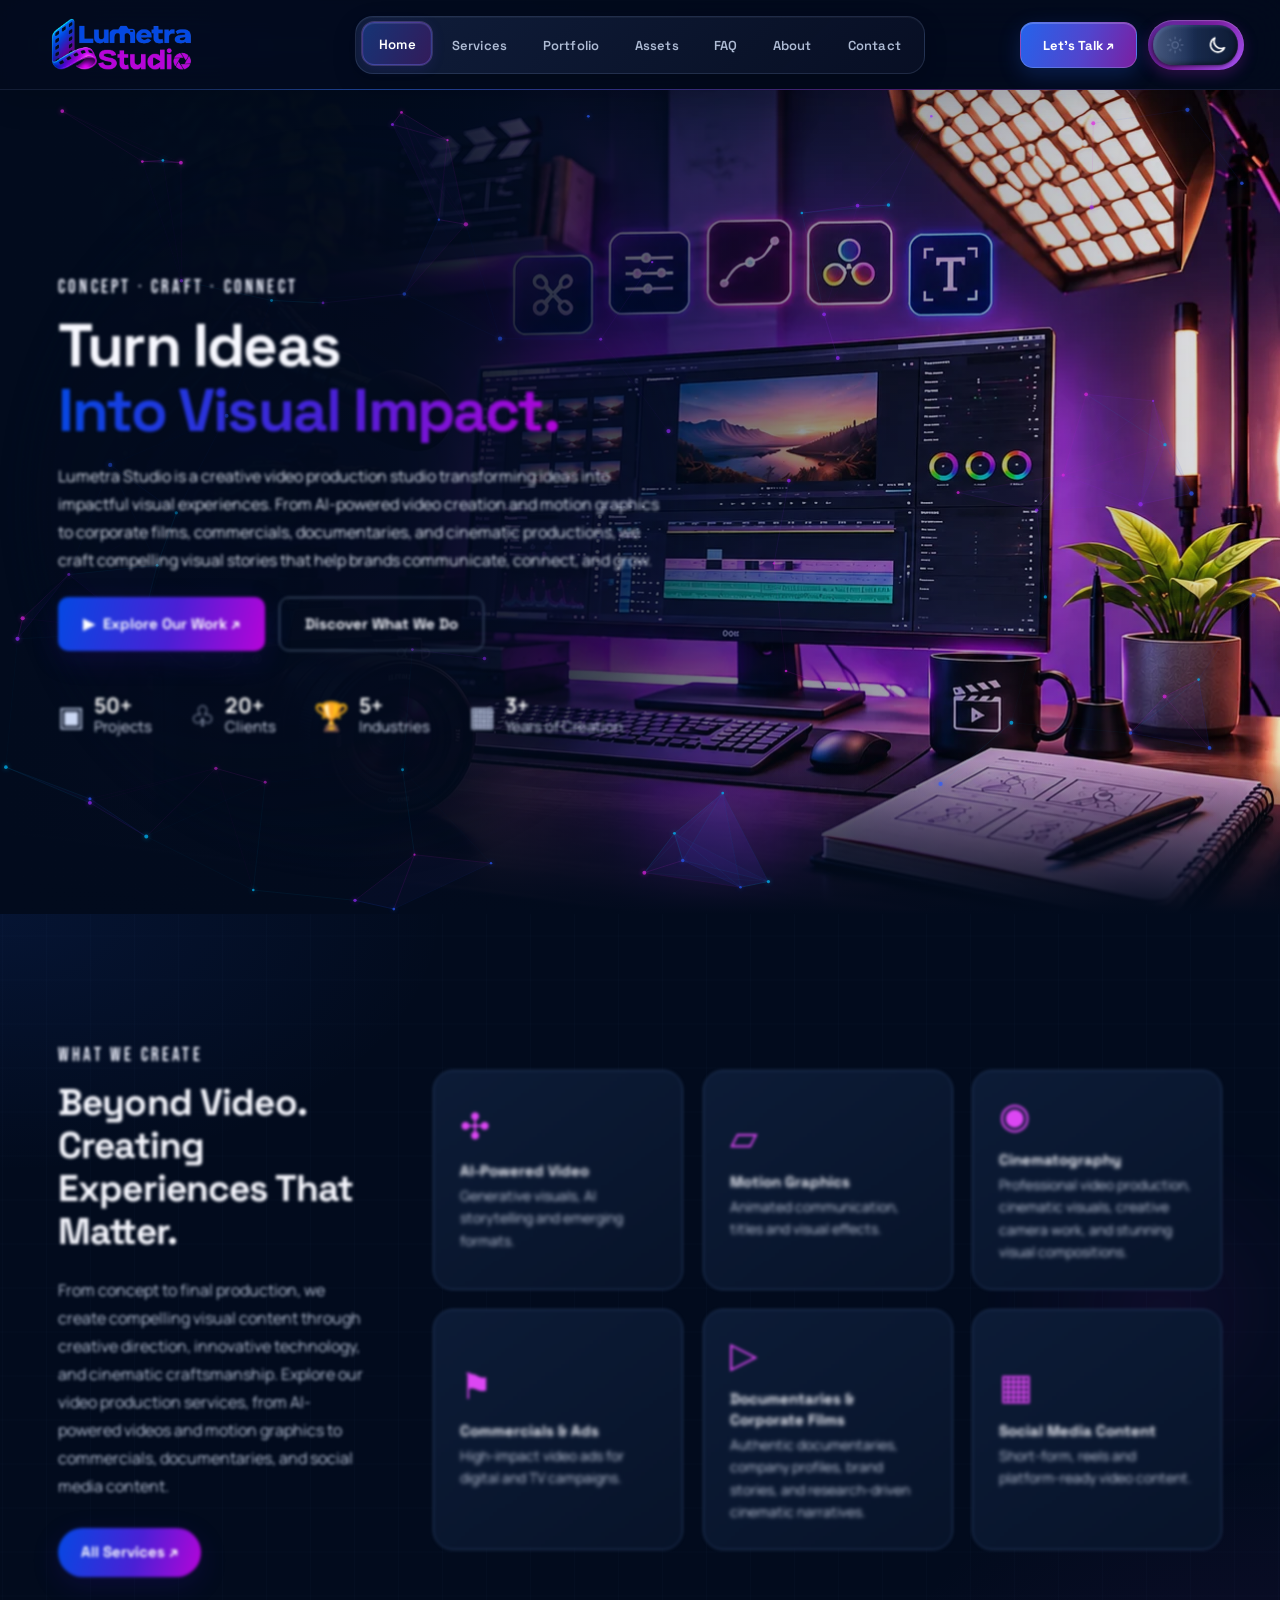
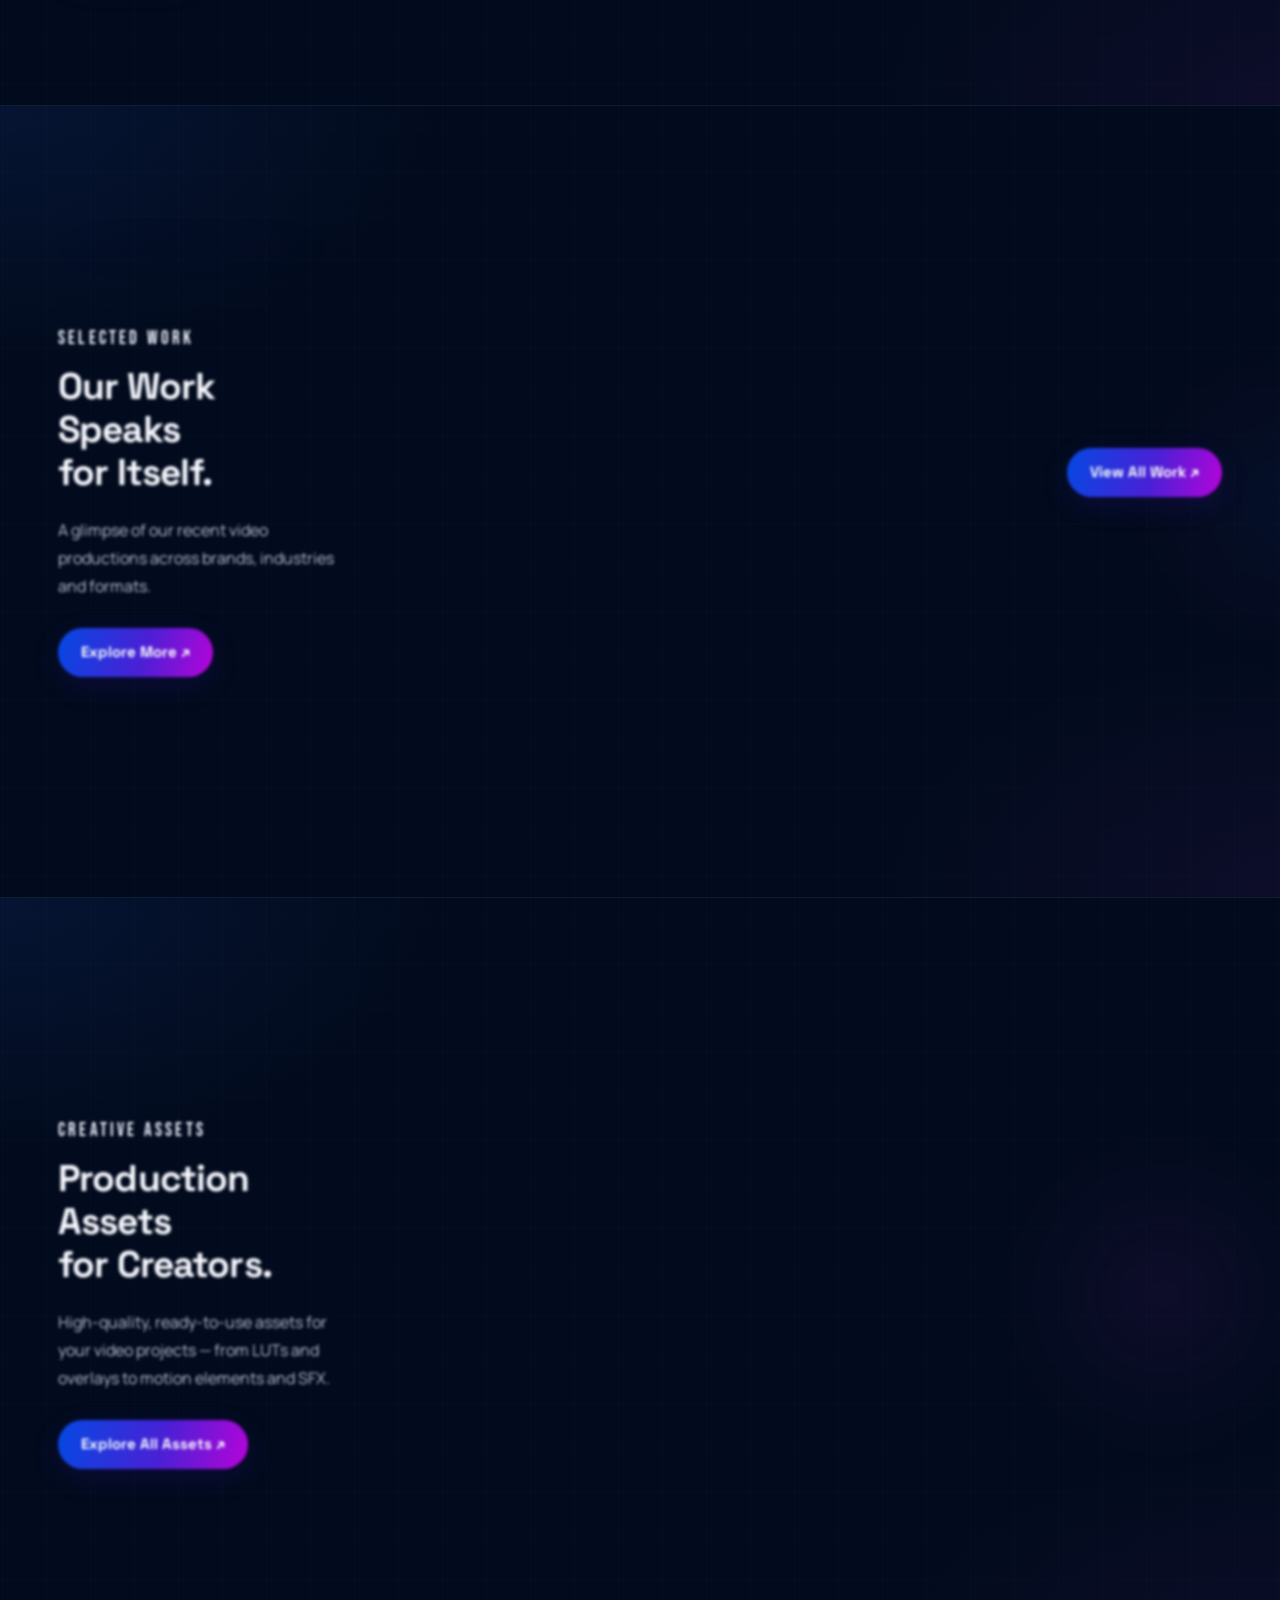
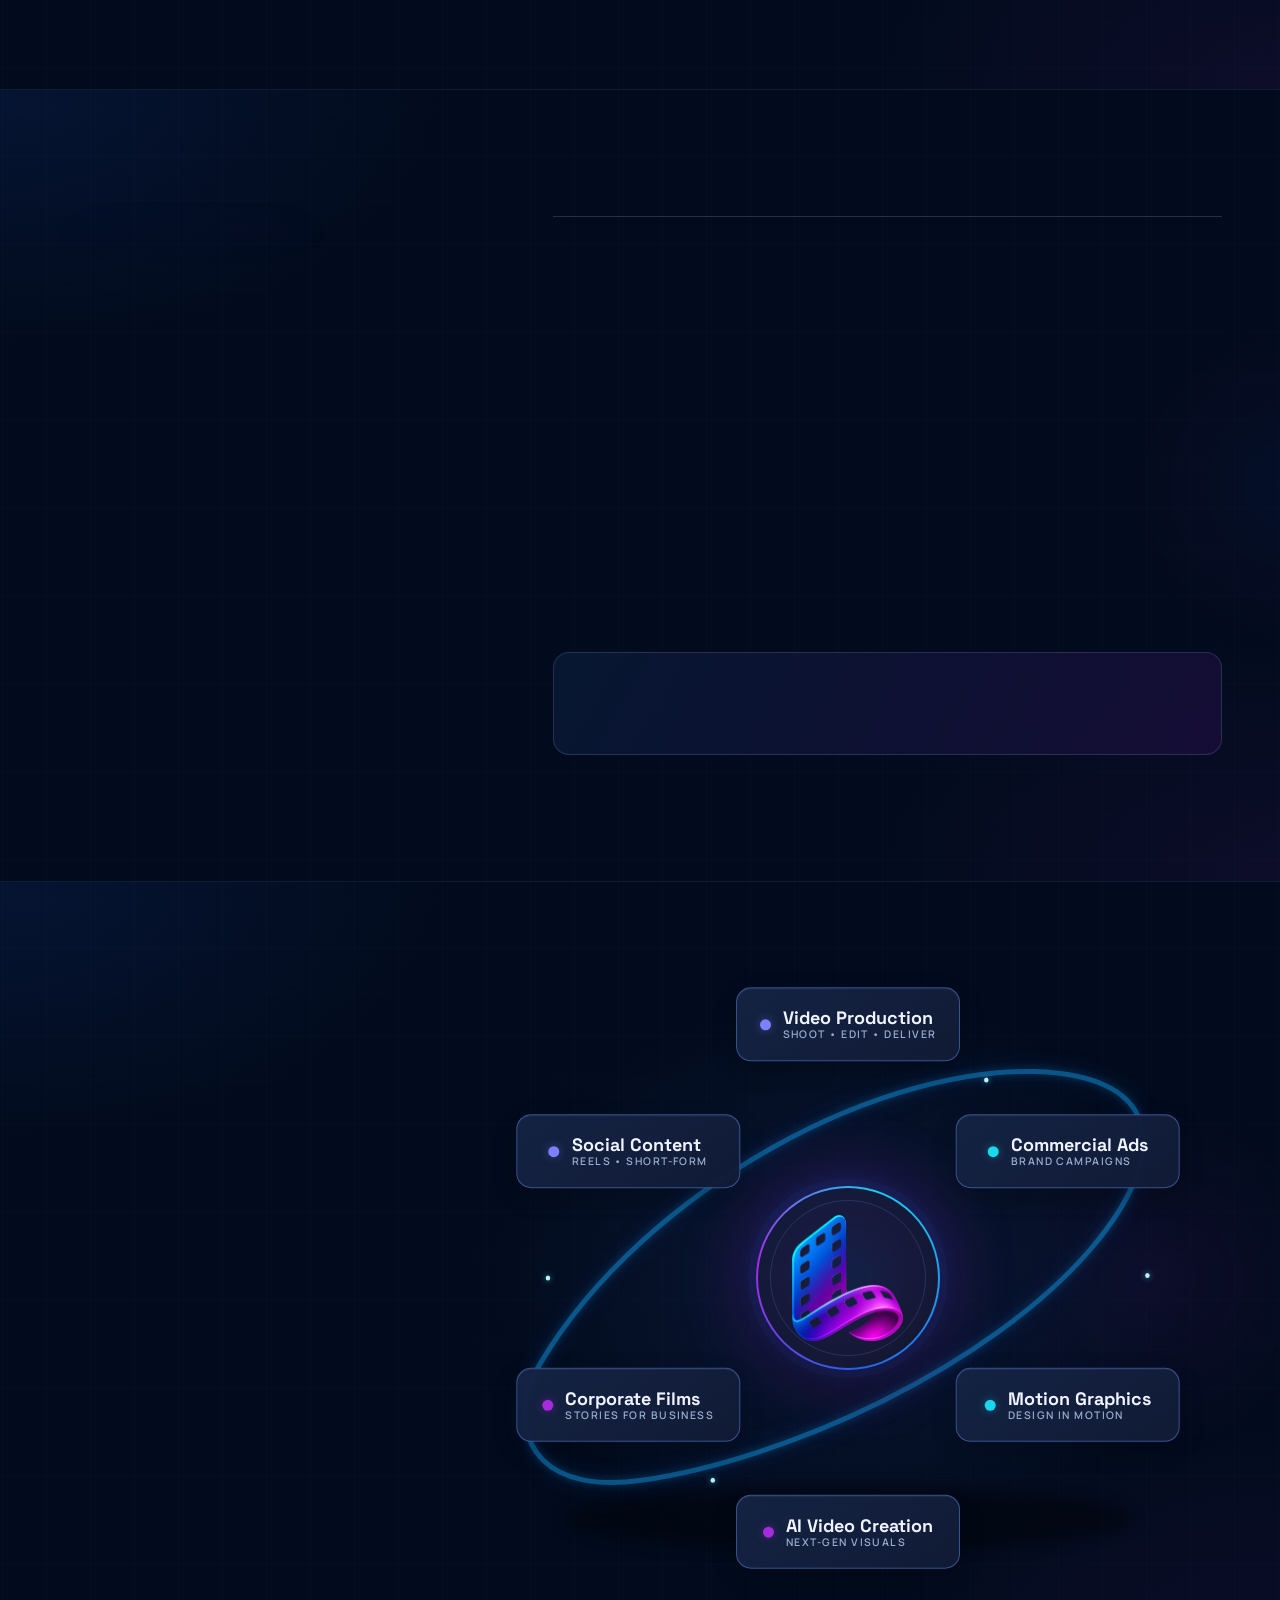
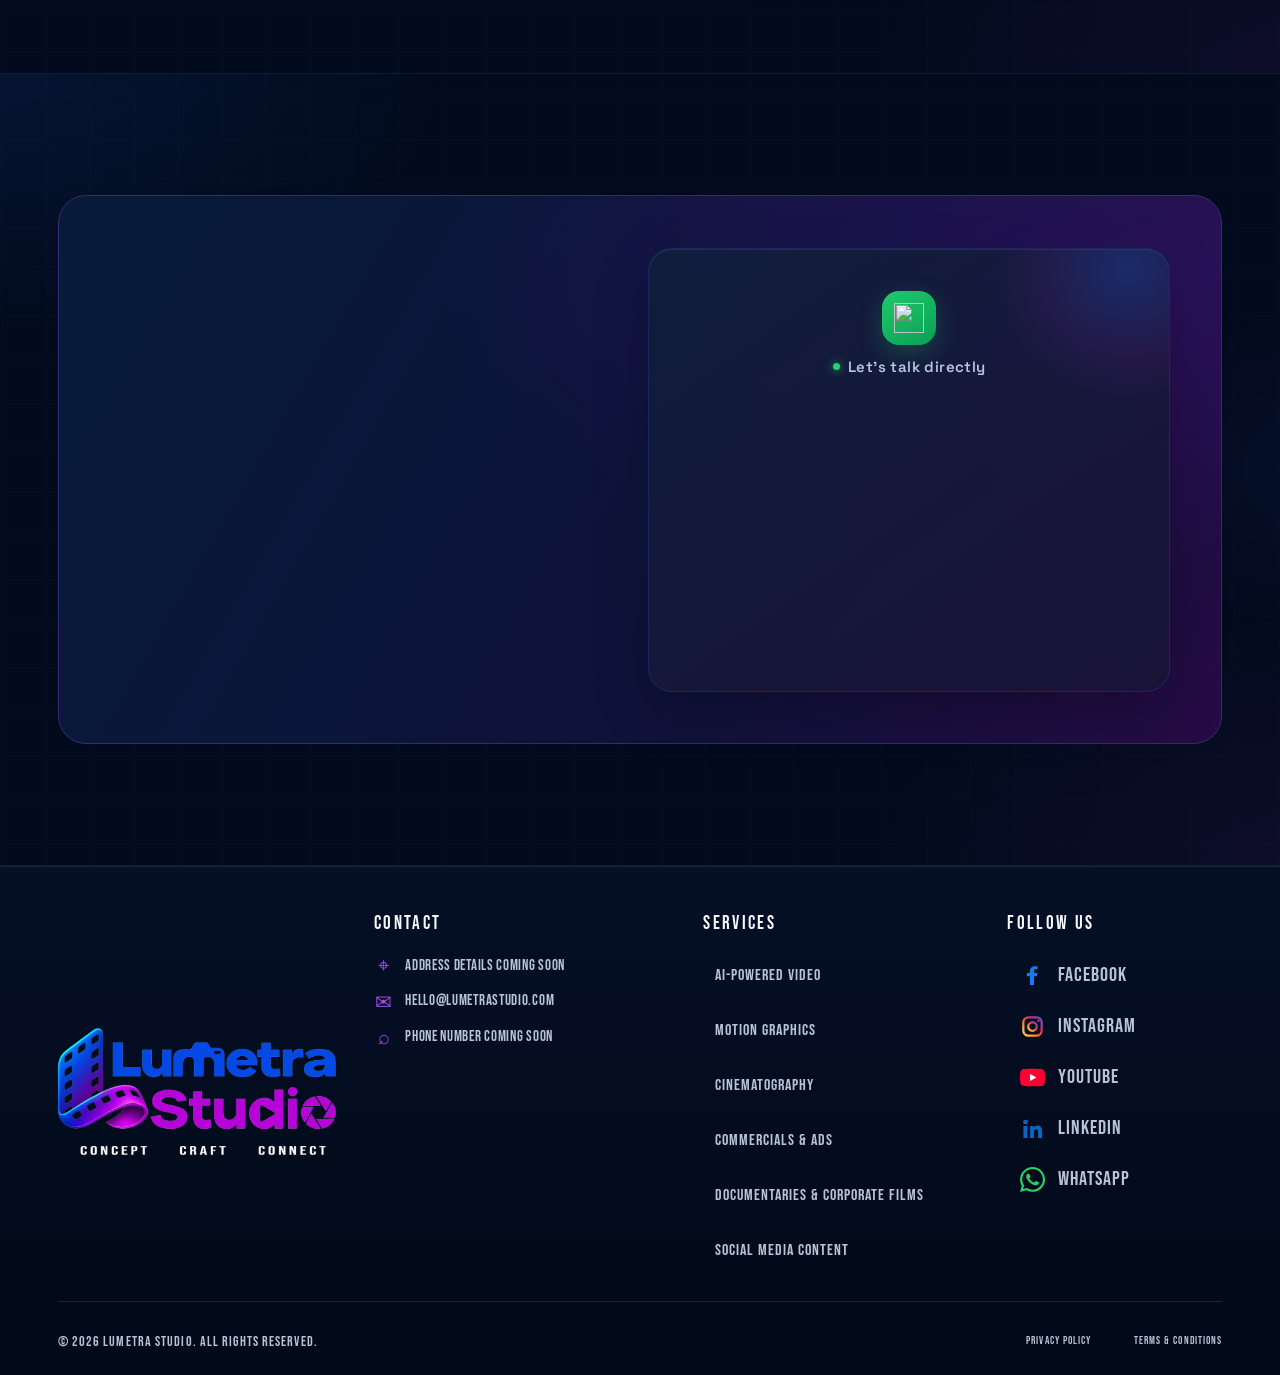
==== commit 156fb84e: "Increase About service orbit radius" ====
--- a/index.html
+++ b/index.html
@@ -83,7 +83,7 @@
   const orbitRings=[...svg.querySelectorAll('.orbit-track')];
   function sizeCircularOrbits(width,height){
     const minSide=Math.min(width,height);
-    const radii=[.30,.38,.46,.54].map(f=>minSide*f);
+    const radii=[.34,.43,.52,.61].map(f=>minSide*f);
     orbitRings.forEach((ring,index)=>{
       const radius=radii[index];
       ring.setAttribute('rx',String(radius/width*1000));
@@ -122,7 +122,7 @@
           service.angle+=diff*(1-Math.exp(-5.2*delta));
           if(Math.abs(diff)<.001) service.angle=target;
         }
-        const orbitRadius=Math.min(width,height)*.38;
+        const orbitRadius=Math.min(width,height)*.43;
         const x=Math.cos(service.angle)*orbitRadius;
         const y=Math.sin(service.angle)*orbitRadius;
         service.element.style.transform='translate(-50%,-50%) translate('+(x+ox)+'px,'+(y+oy)+'px)';
--- a/style.css
+++ b/style.css
@@ -3639,3 +3639,13 @@
  #about .orbit-paths .orbit-sweep{stroke-width:3!important;}
 }
 @media(prefers-reduced-motion:reduce){#about .service-card{will-change:auto;}}
+
+
+/* V17.1 — true circular orbital paths with two additional rings */
+#about .orbit-paths{preserveAspectRatio:none!important;}
+#about .orbit-paths ellipse{fill:none!important;vector-effect:non-scaling-stroke!important;stroke-width:1.9!important;stroke-opacity:.68!important;}
+#about .orbit-paths .orbit-track-1{stroke:#147fc2!important;stroke-opacity:.78!important;}
+#about .orbit-paths .orbit-track-2{stroke:#6338bb!important;stroke-opacity:.72!important;}
+#about .orbit-paths .orbit-track-3{stroke:#087fae!important;stroke-opacity:.52!important;stroke-width:1.45!important;}
+#about .orbit-paths .orbit-track-4{stroke:#7538a9!important;stroke-opacity:.48!important;stroke-width:1.4!important;}
+@media(max-width:640px){#about .orbit-paths ellipse{stroke-width:1.25!important;}}
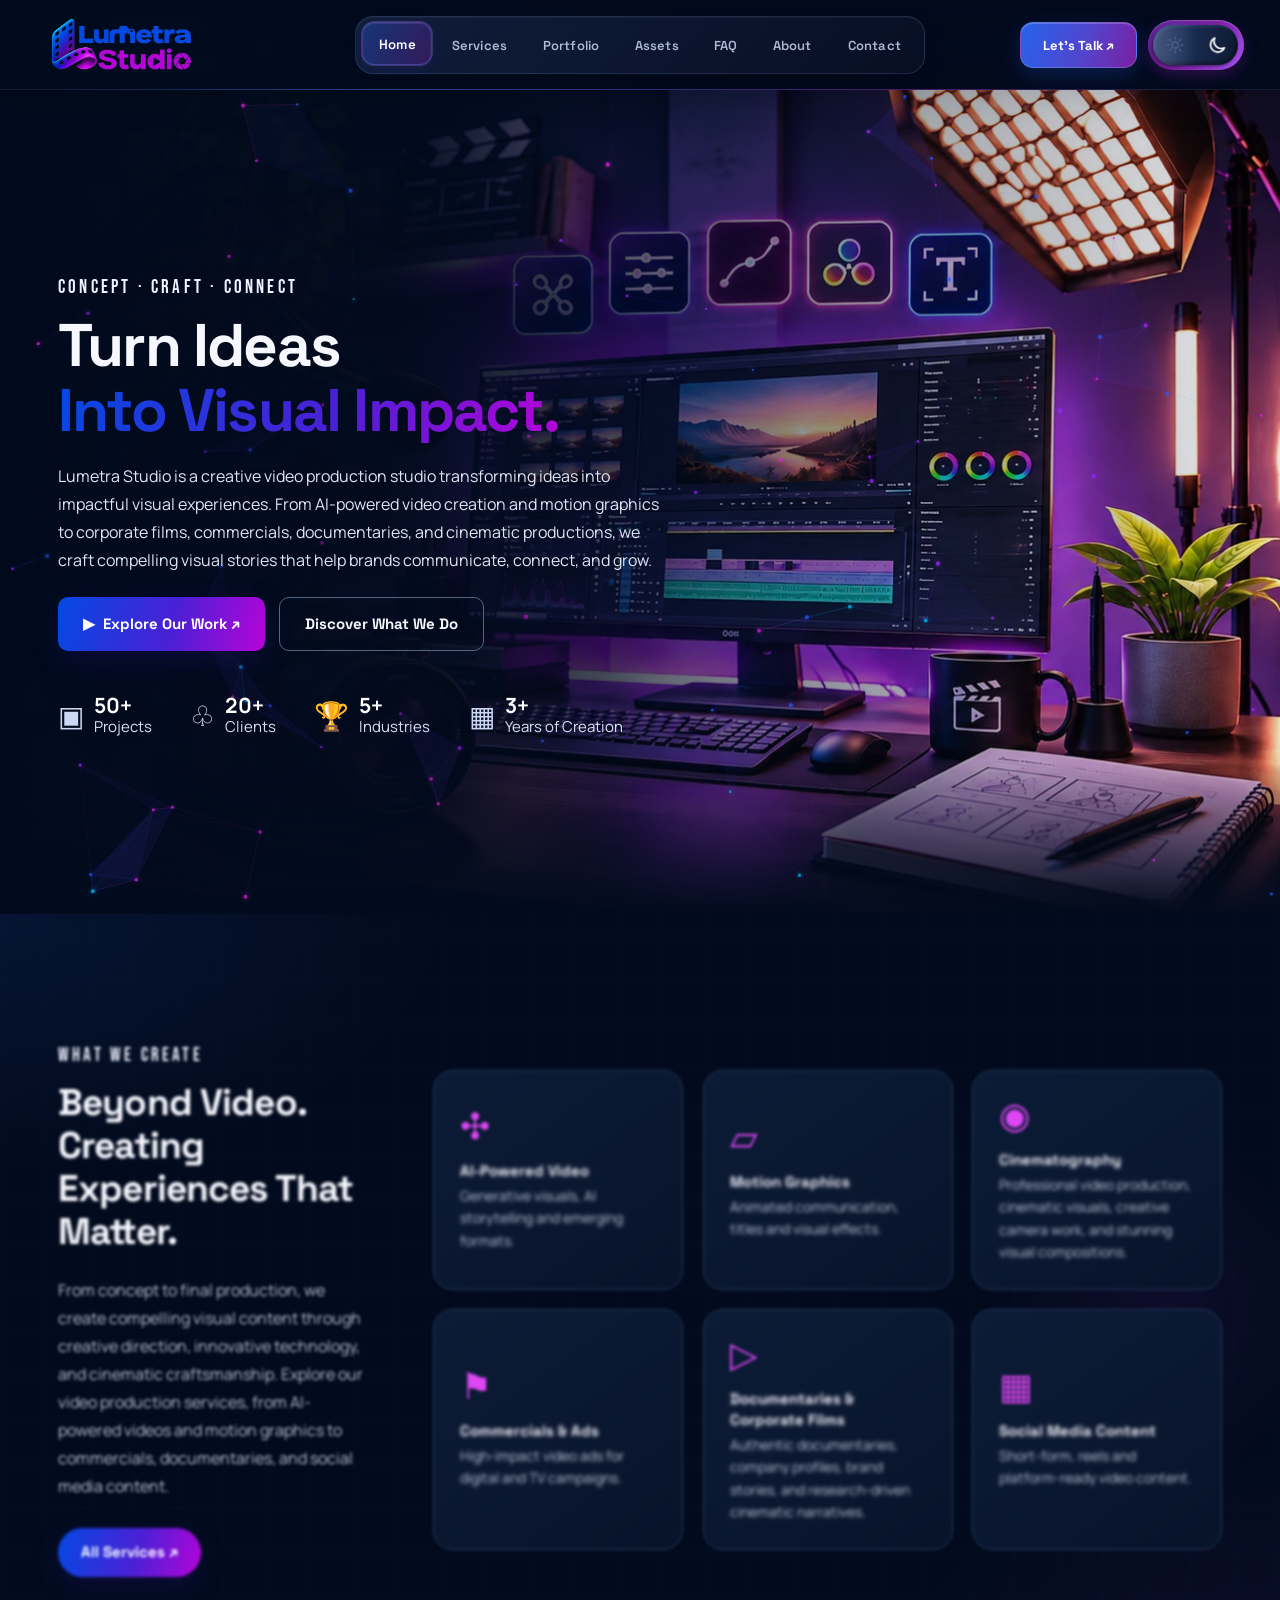
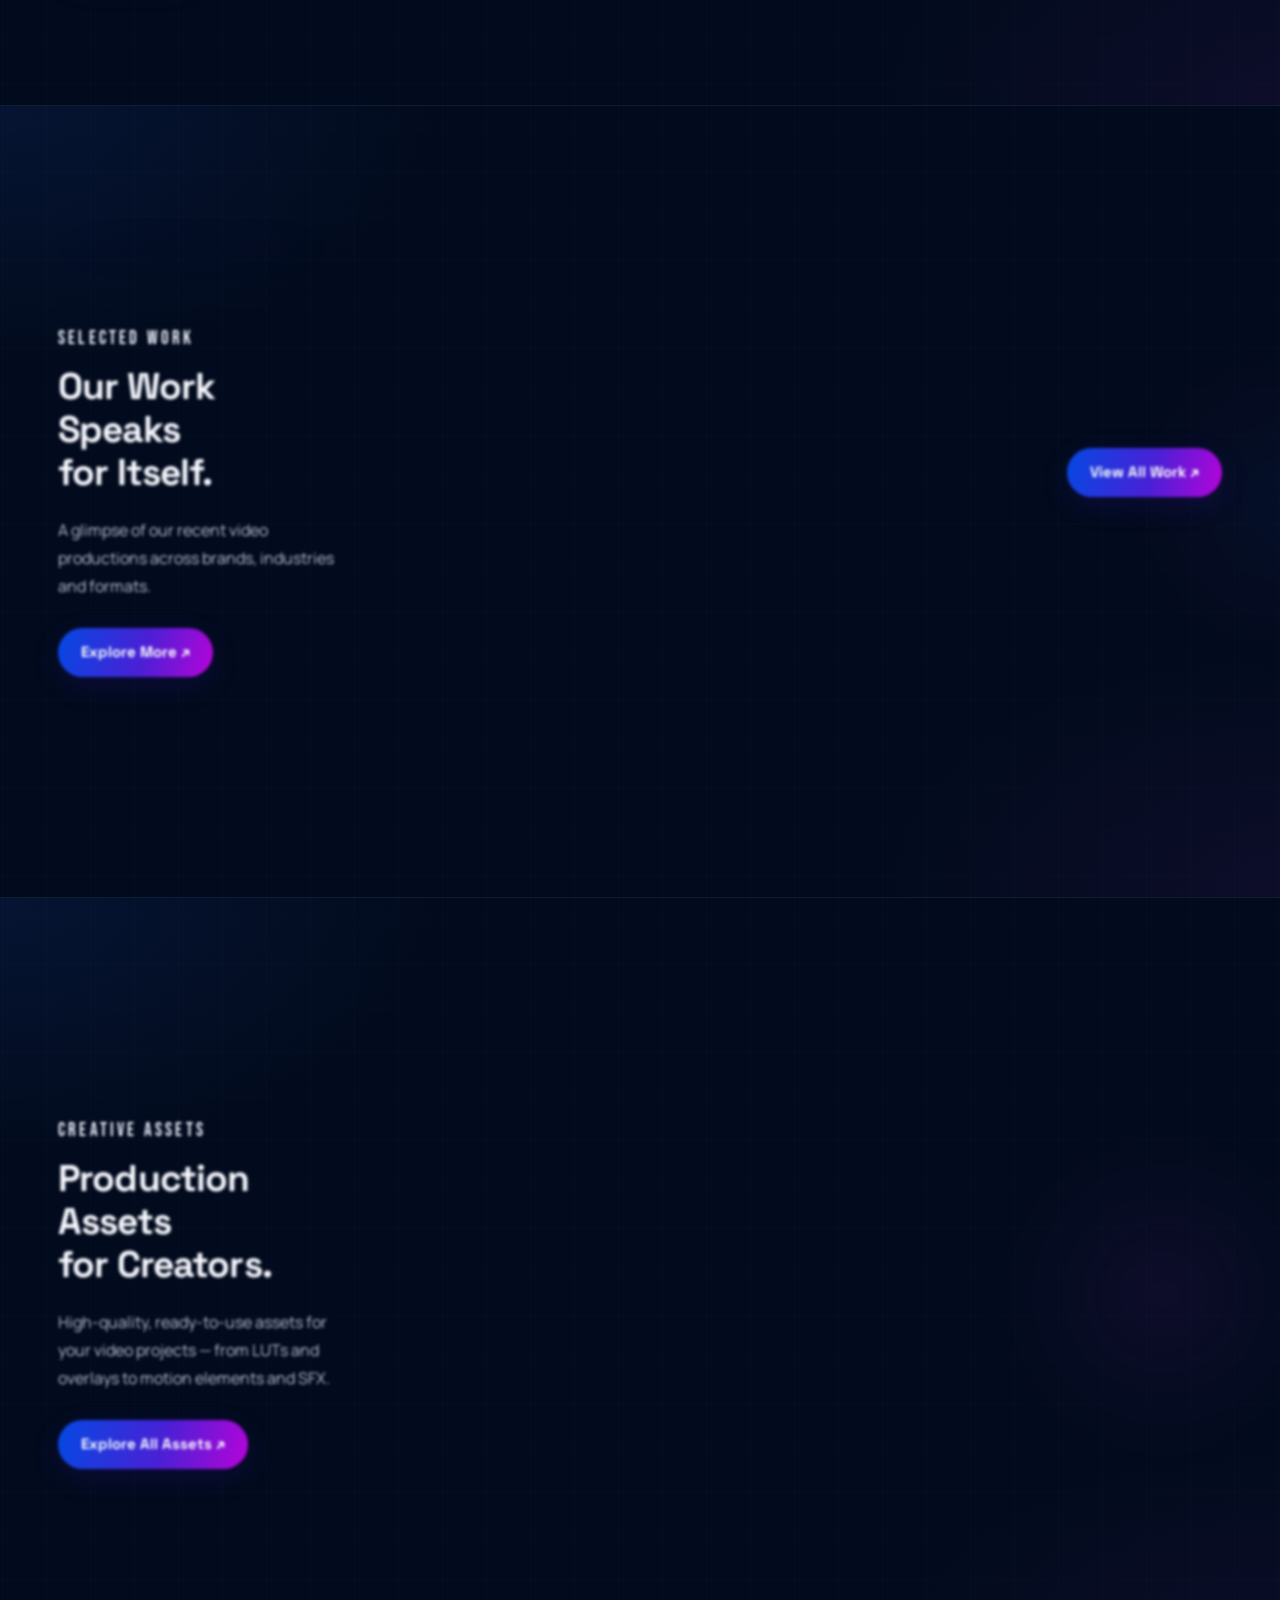
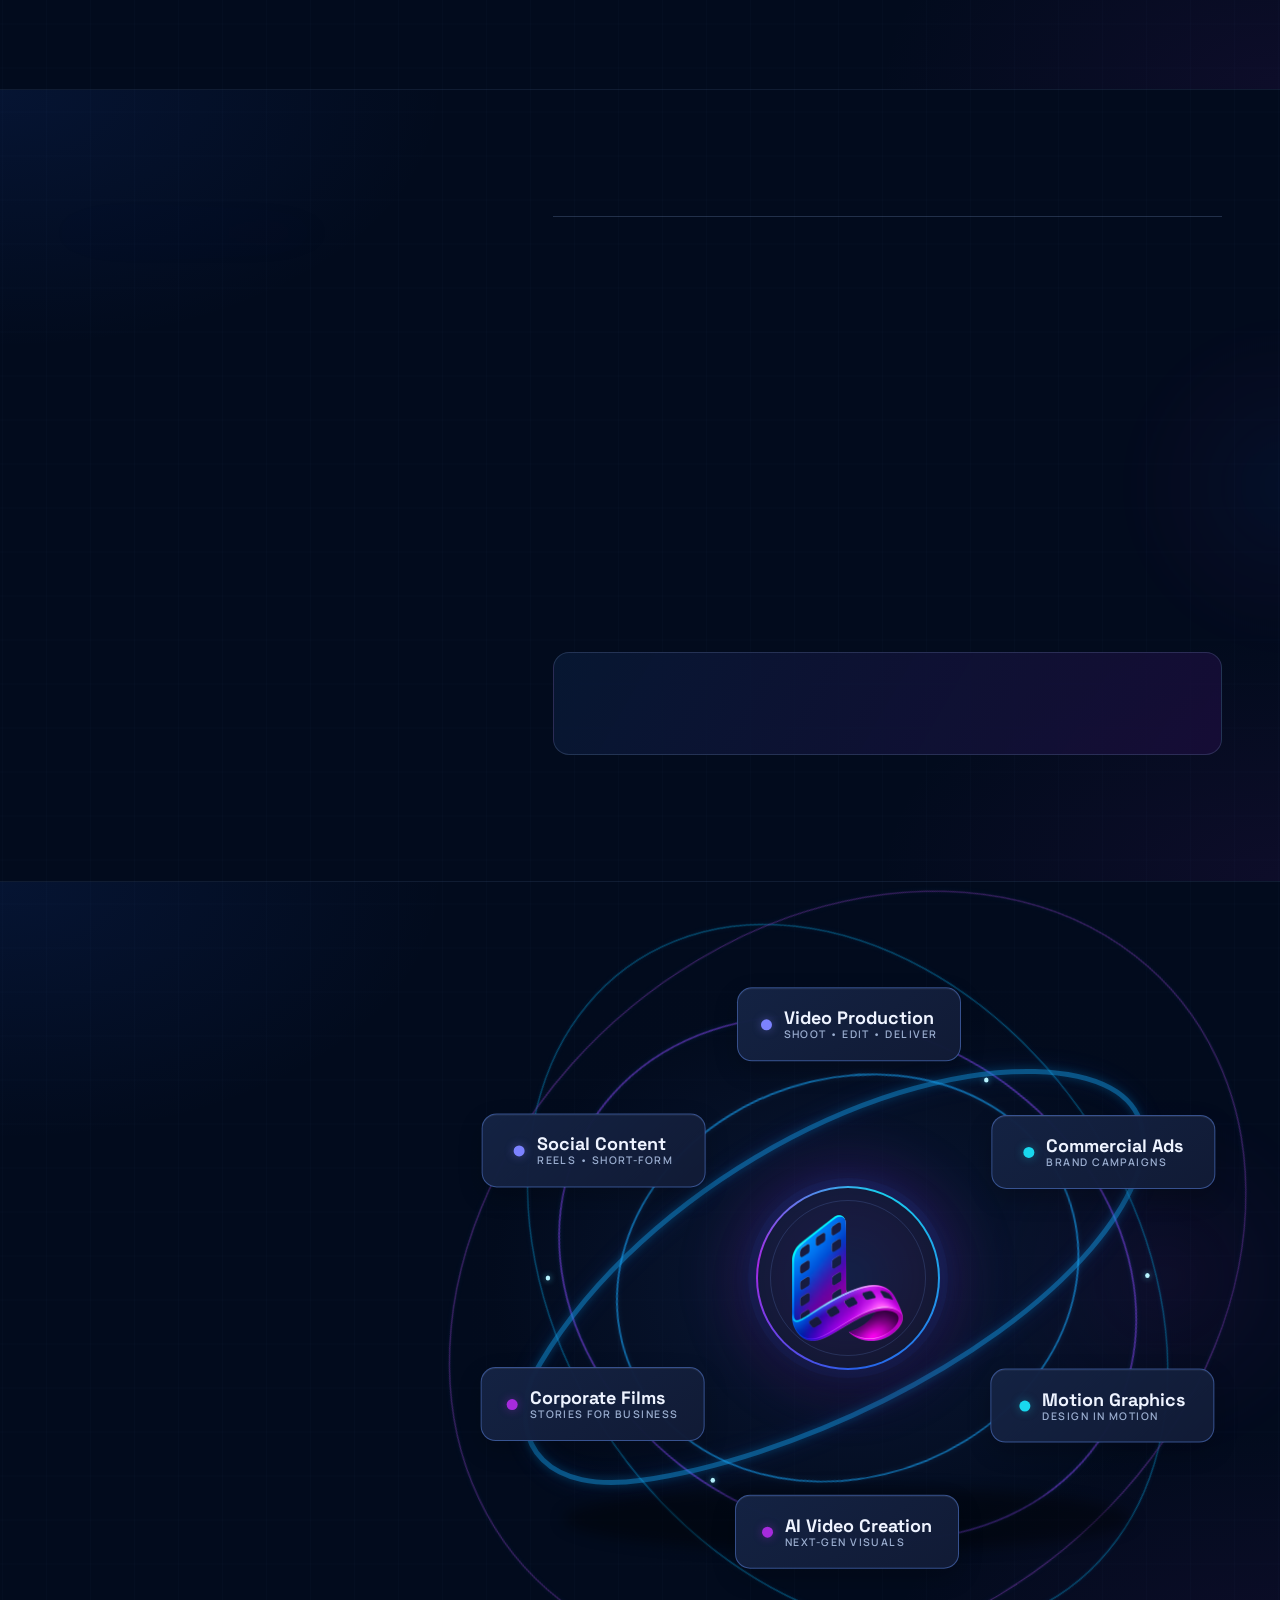
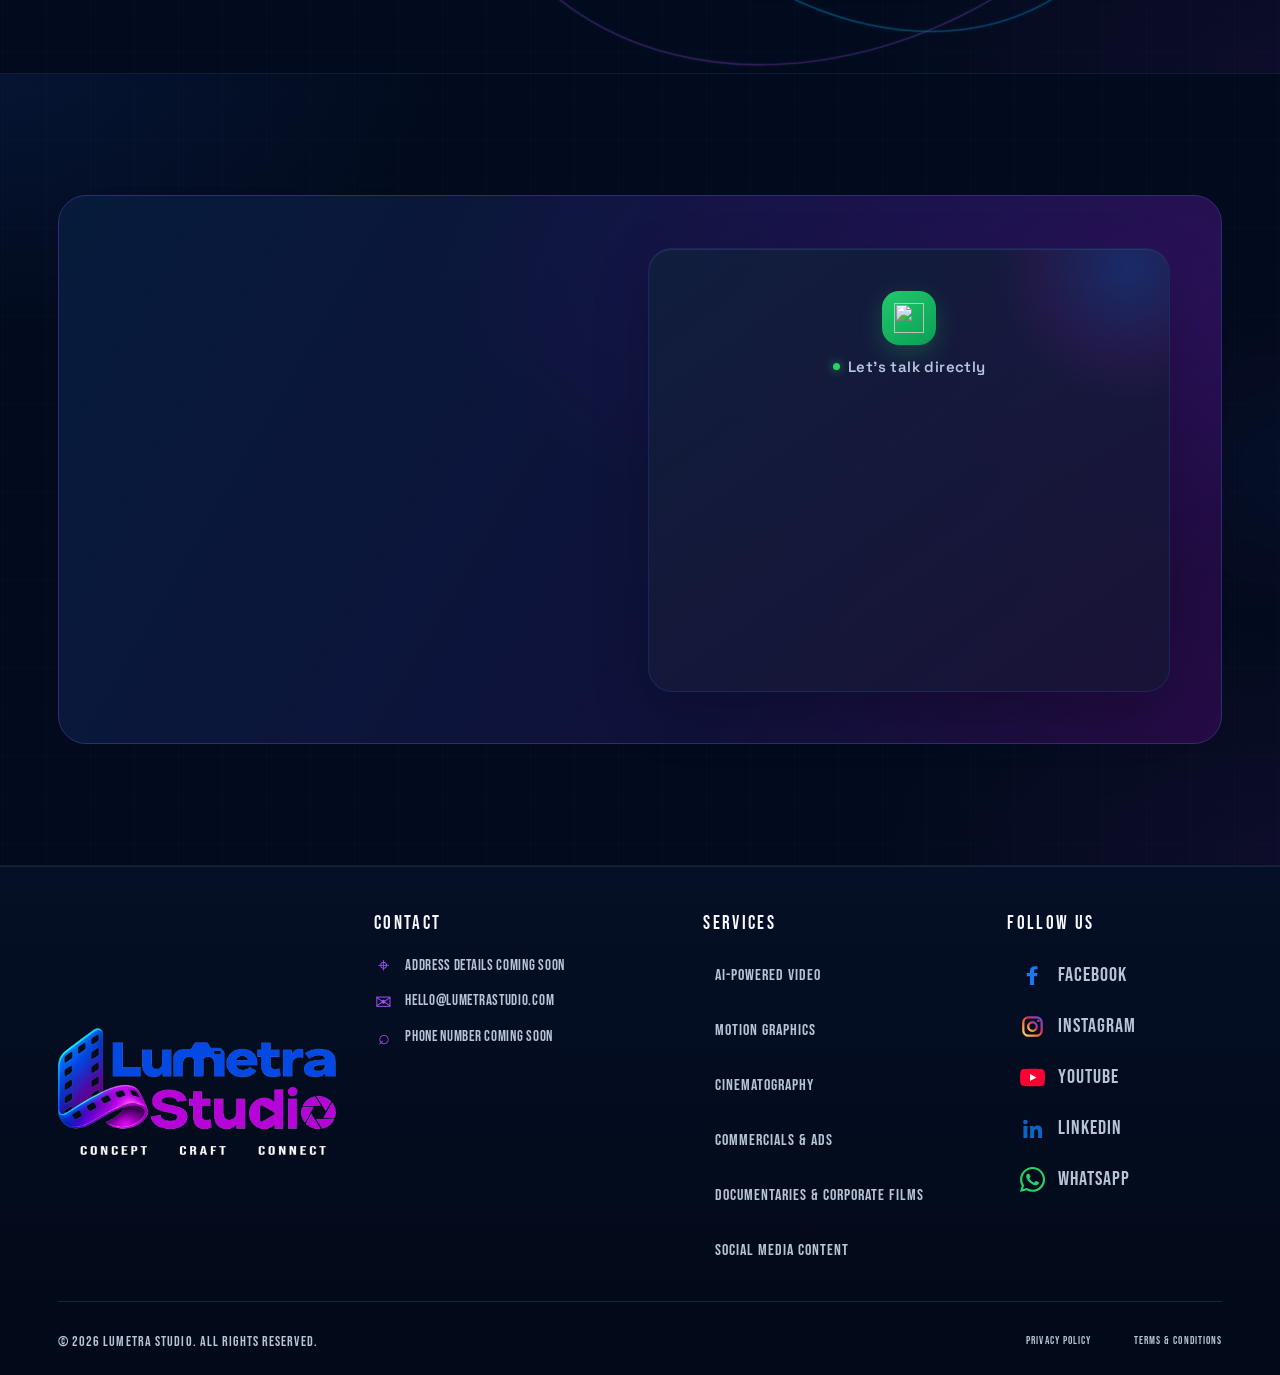
==== commit 712a2229: "Make rotating About orbit slightly horizontal oval" ====
--- a/index.html
+++ b/index.html
@@ -86,7 +86,8 @@
     const radii=[.34,.43,.52,.61].map(f=>minSide*f);
     orbitRings.forEach((ring,index)=>{
       const radius=radii[index];
-      ring.setAttribute('rx',String(radius/width*1000));
+      // Slightly wider than tall: a horizontal oval, not a circle.
+      ring.setAttribute('rx',String(radius*1.16/width*1000));
       ring.setAttribute('ry',String(radius/height*700));
       ring.setAttribute('transform','rotate('+([-12,18,43,-28][index])+' 500 350)');
     });
@@ -123,7 +124,7 @@
           if(Math.abs(diff)<.001) service.angle=target;
         }
         const orbitRadius=Math.min(width,height)*.43;
-        const x=Math.cos(service.angle)*orbitRadius;
+        const x=Math.cos(service.angle)*orbitRadius*1.16;
         const y=Math.sin(service.angle)*orbitRadius;
         service.element.style.transform='translate(-50%,-50%) translate('+(x+ox)+'px,'+(y+oy)+'px)';
       });
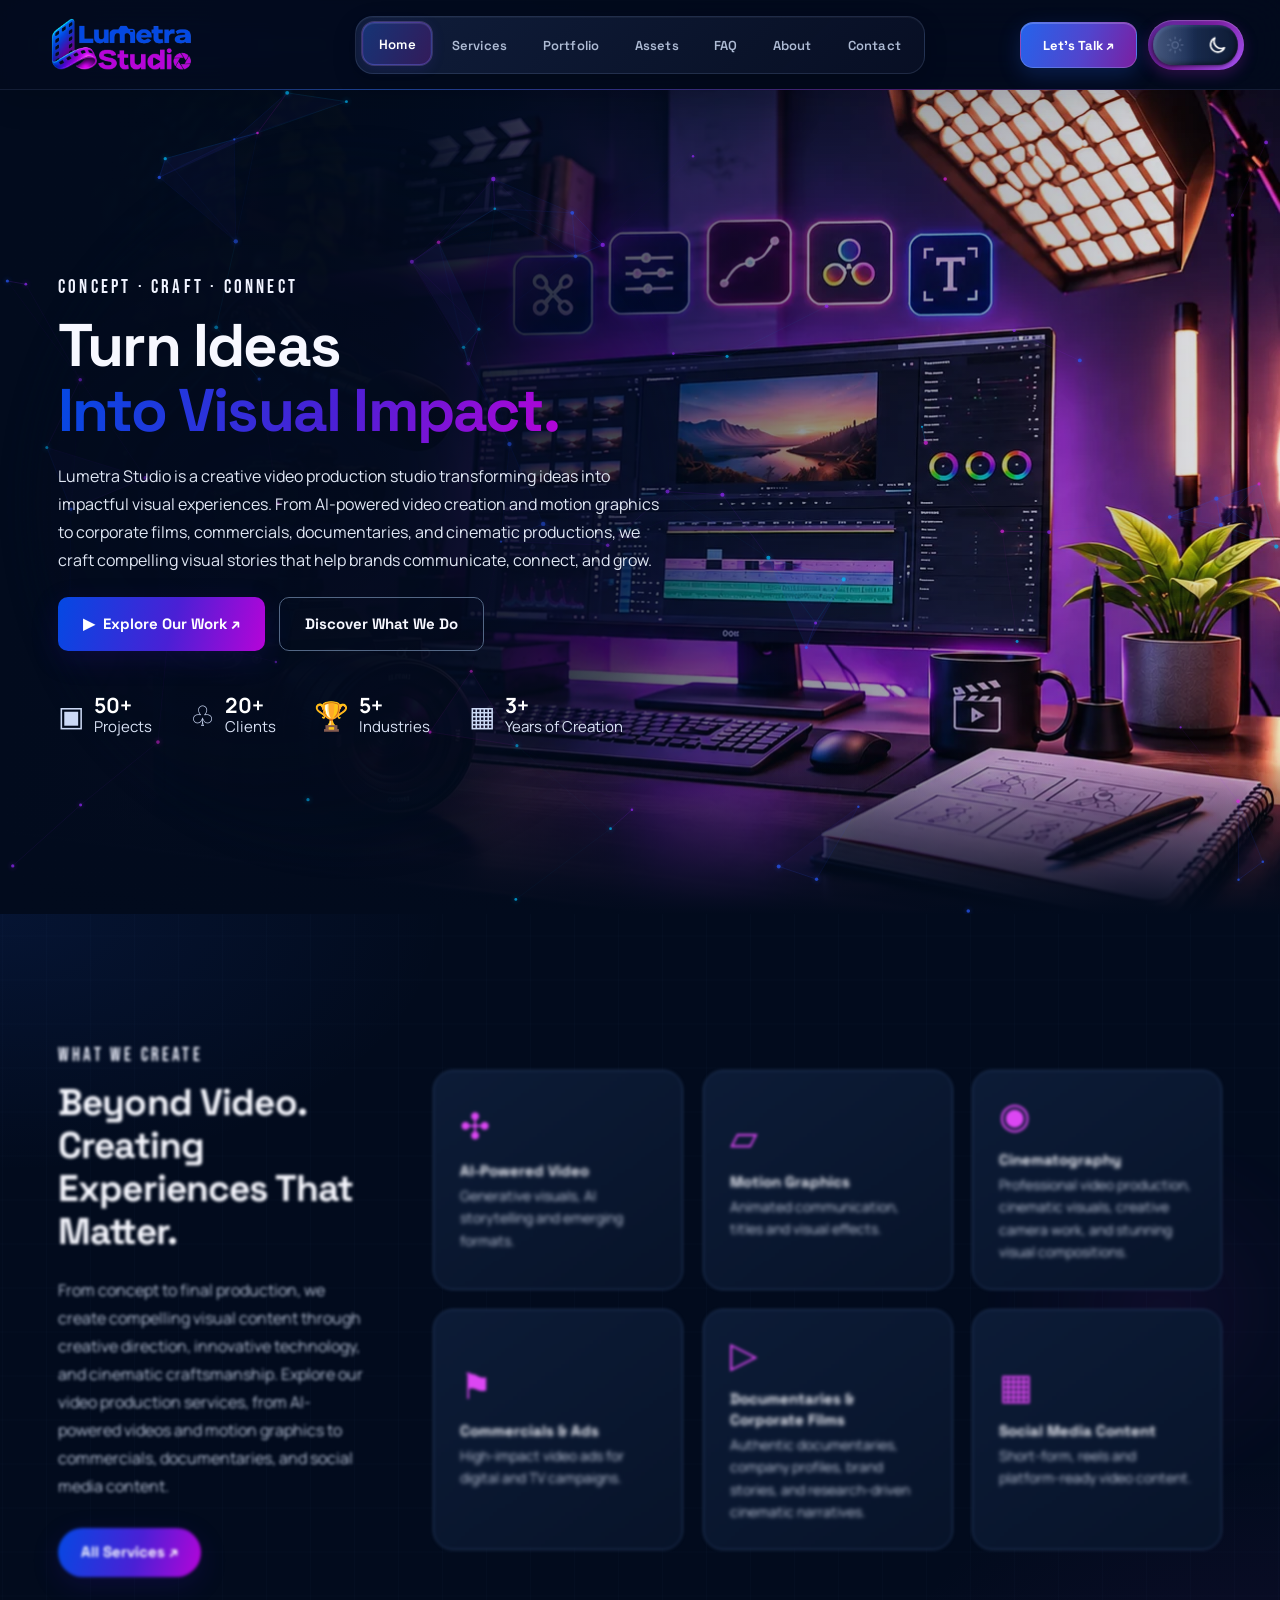
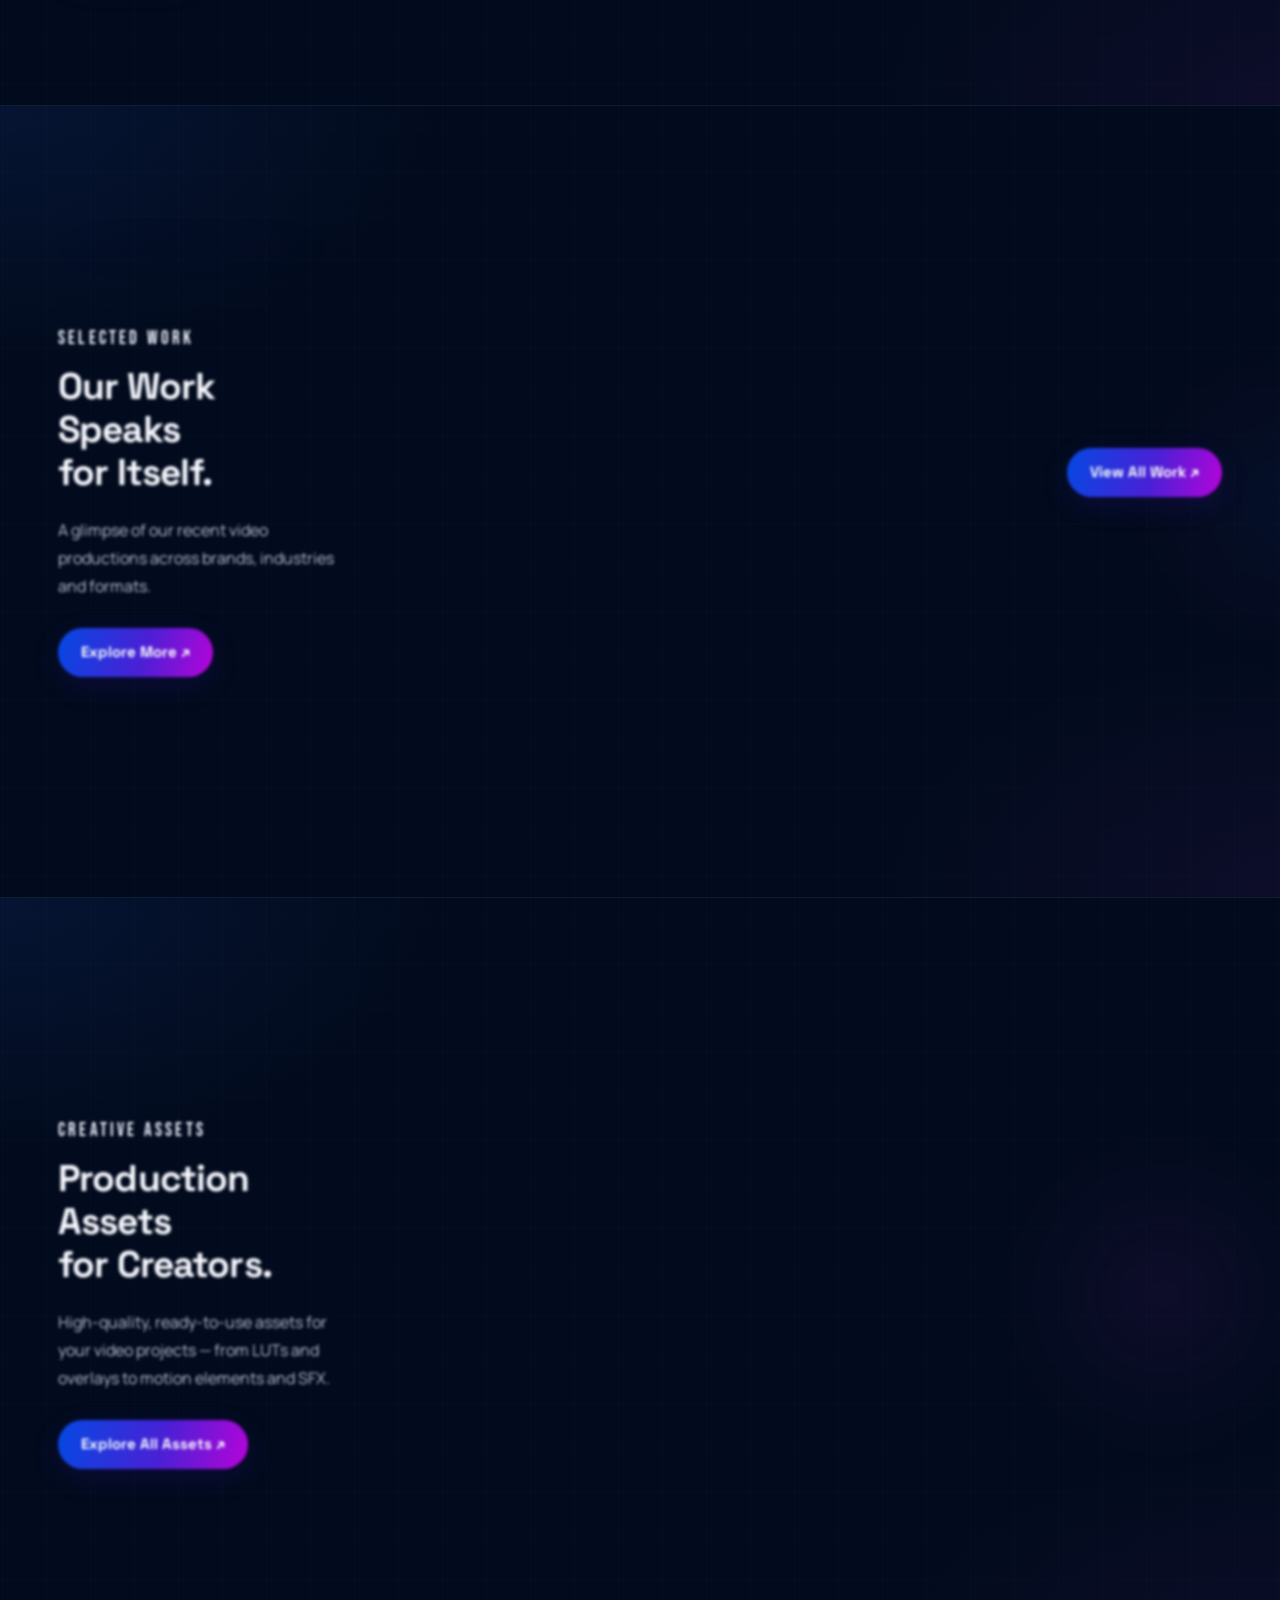
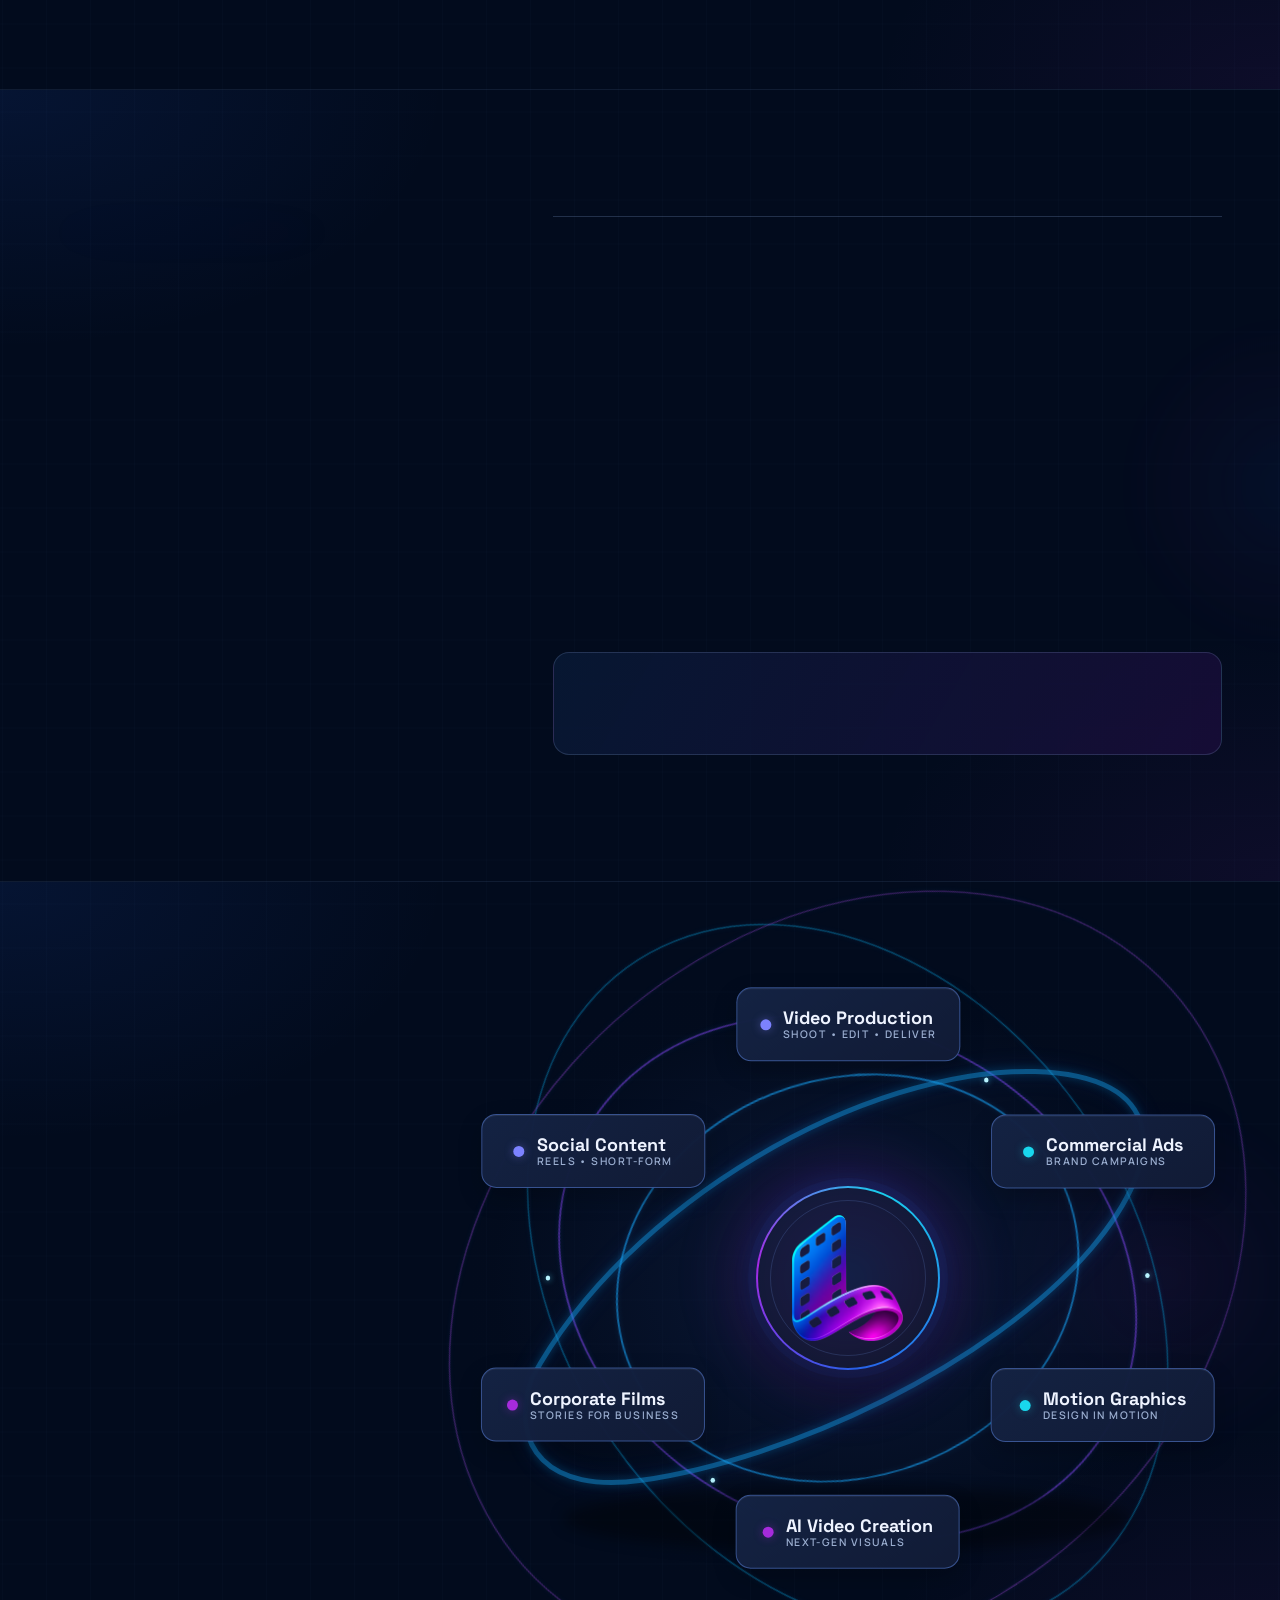
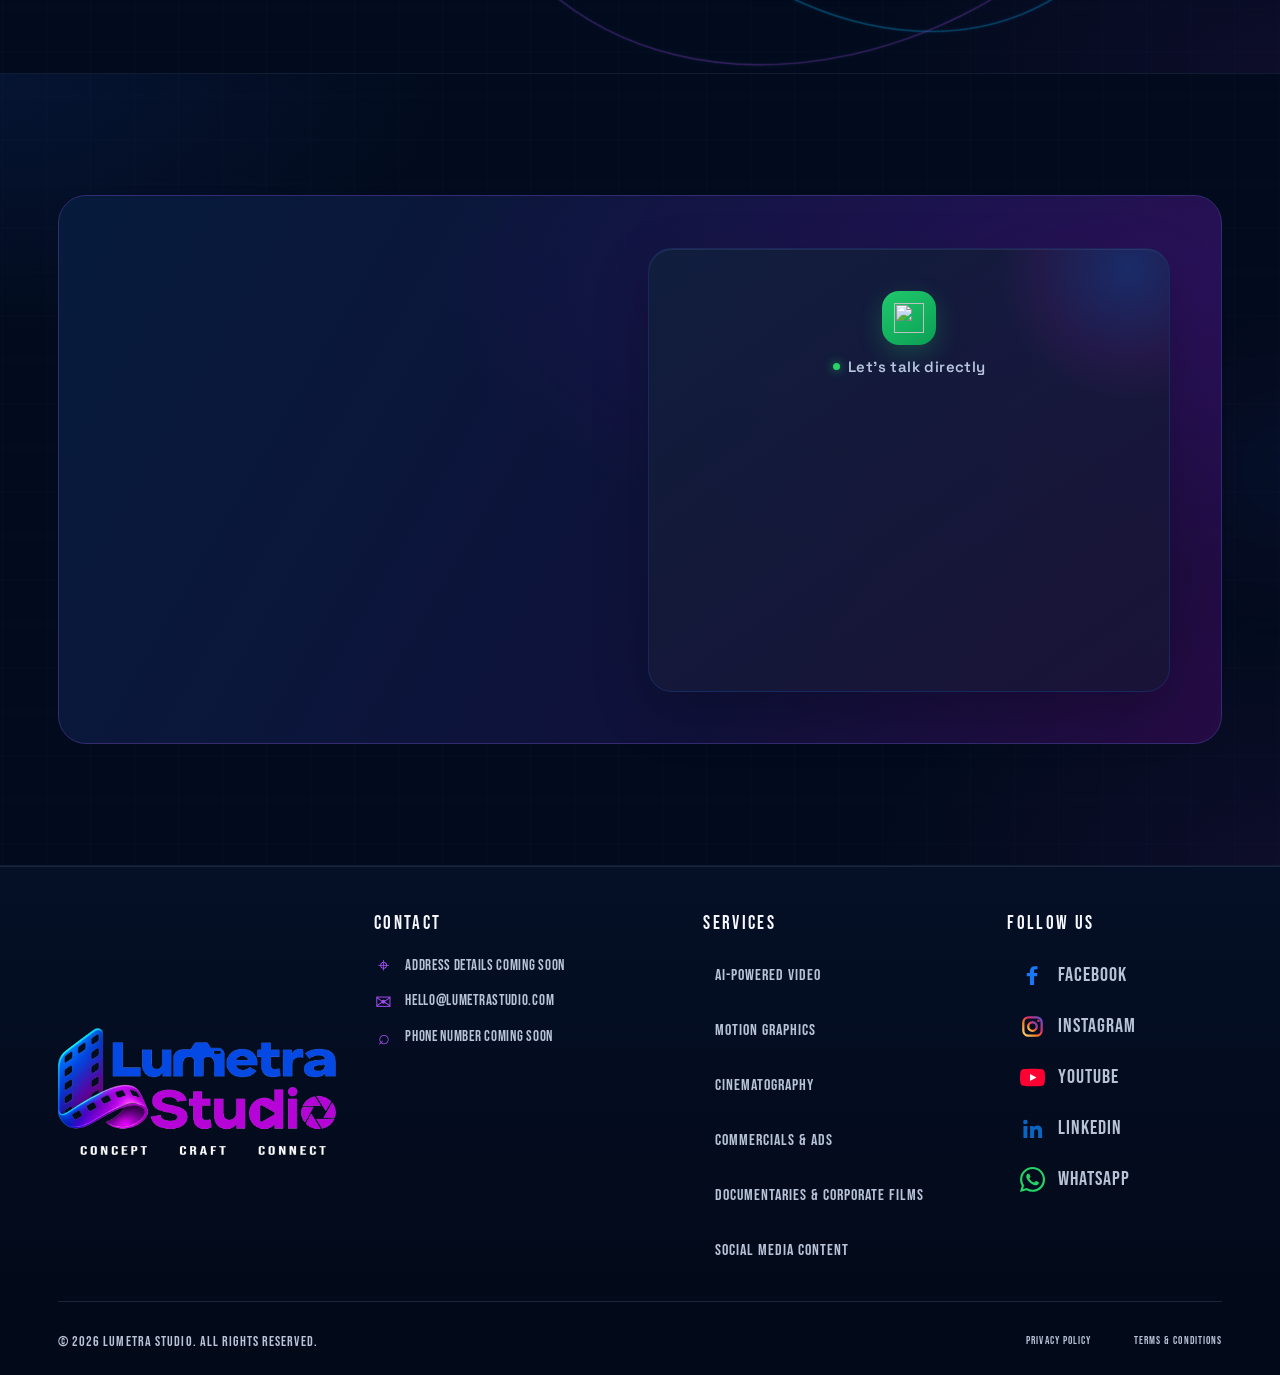
==== commit e38b2c8d: "Add hover state to orbital service cards" ====
--- a/index.html
+++ b/index.html
@@ -96,10 +96,10 @@
   const services=cards.map((element,index)=>{
     const offset=orbitOffsets[index]??(index*Math.PI*2/count);
     const service={element,index,offset,angle:groupAngle+offset,hovered:false,focused:false};
-    element.addEventListener('mouseenter',()=>service.hovered=true);
-    element.addEventListener('mouseleave',()=>service.hovered=false);
-    element.addEventListener('focusin',()=>service.focused=true);
-    element.addEventListener('focusout',()=>service.focused=false);
+    element.addEventListener('mouseenter',()=>{service.hovered=true;element.classList.add('is-orbit-hovered');});
+    element.addEventListener('mouseleave',()=>{service.hovered=false;element.classList.remove('is-orbit-hovered');});
+    element.addEventListener('focusin',()=>{service.focused=true;element.classList.add('is-orbit-hovered');});
+    element.addEventListener('focusout',()=>{service.focused=false;element.classList.remove('is-orbit-hovered');});
     return service;
   });
   const observer=('IntersectionObserver' in window)?new IntersectionObserver(entries=>{visible=entries[0].isIntersecting;},{threshold:.05}):null;
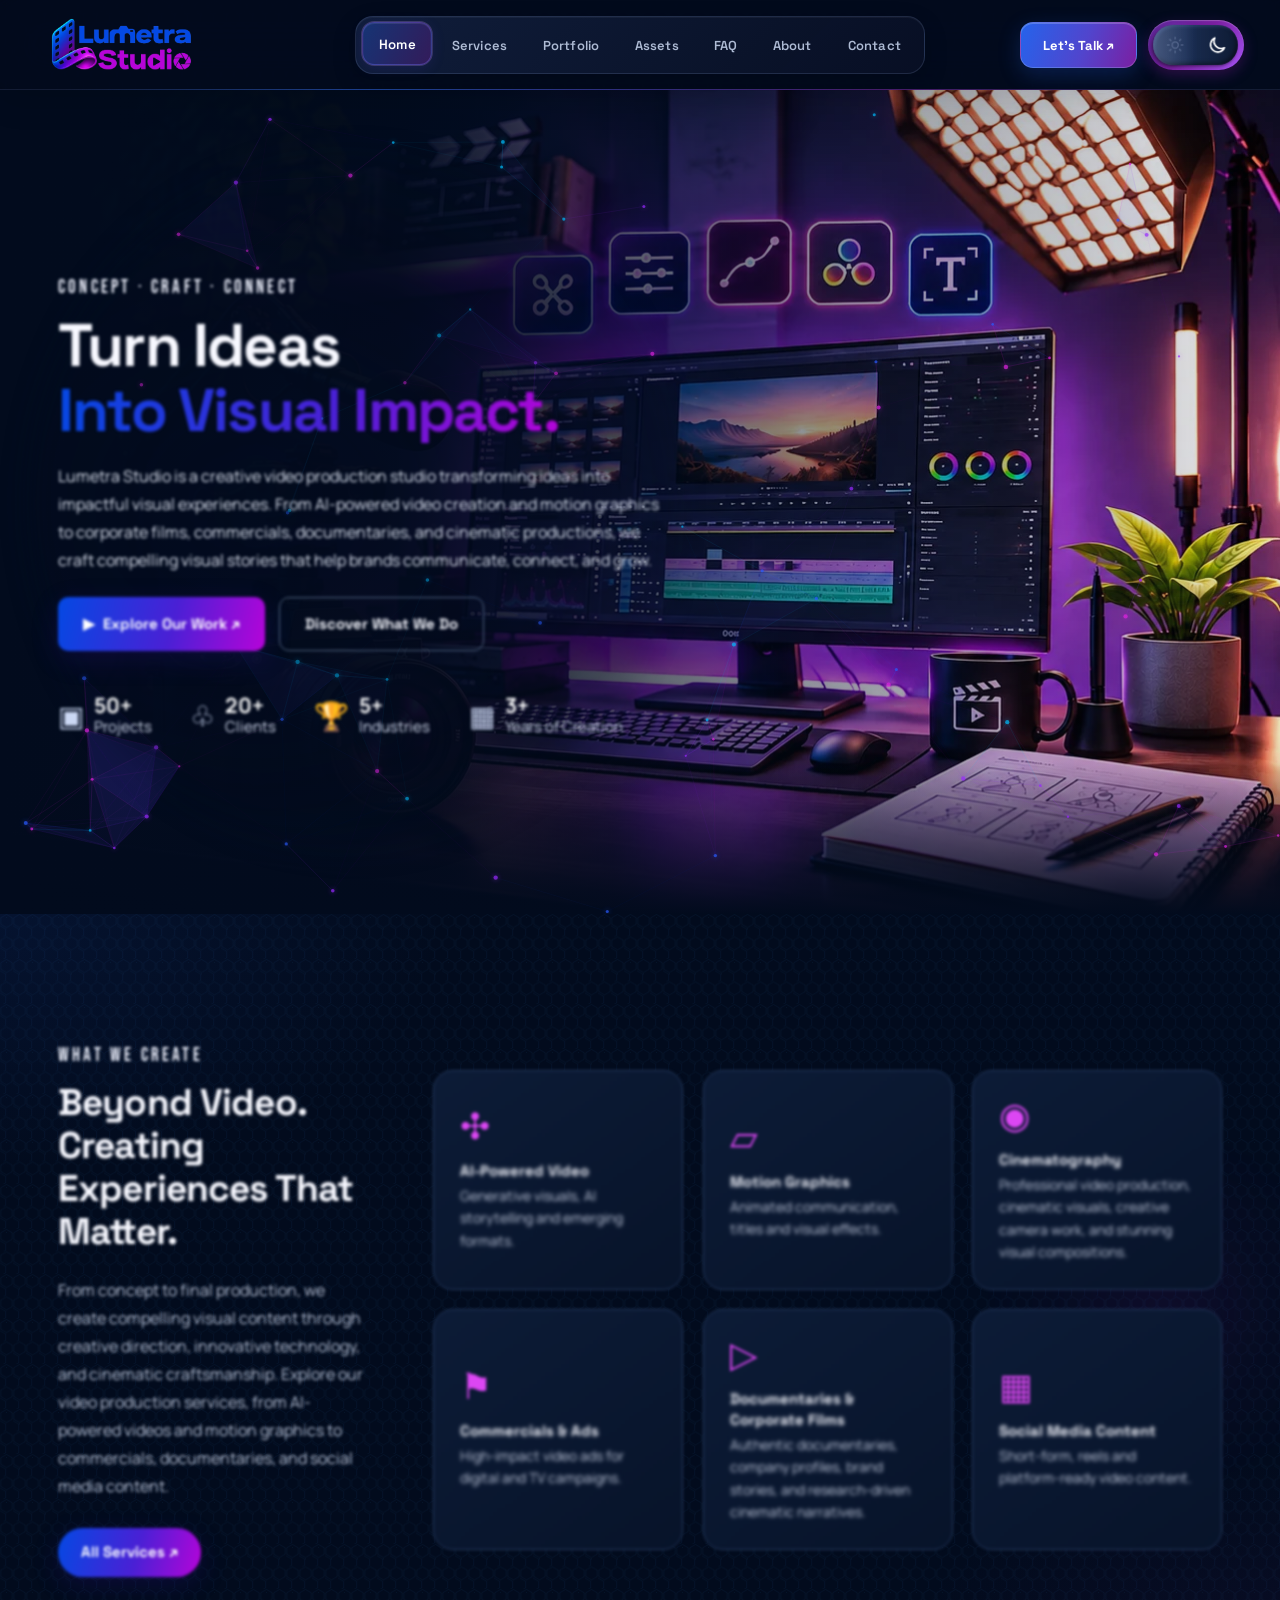
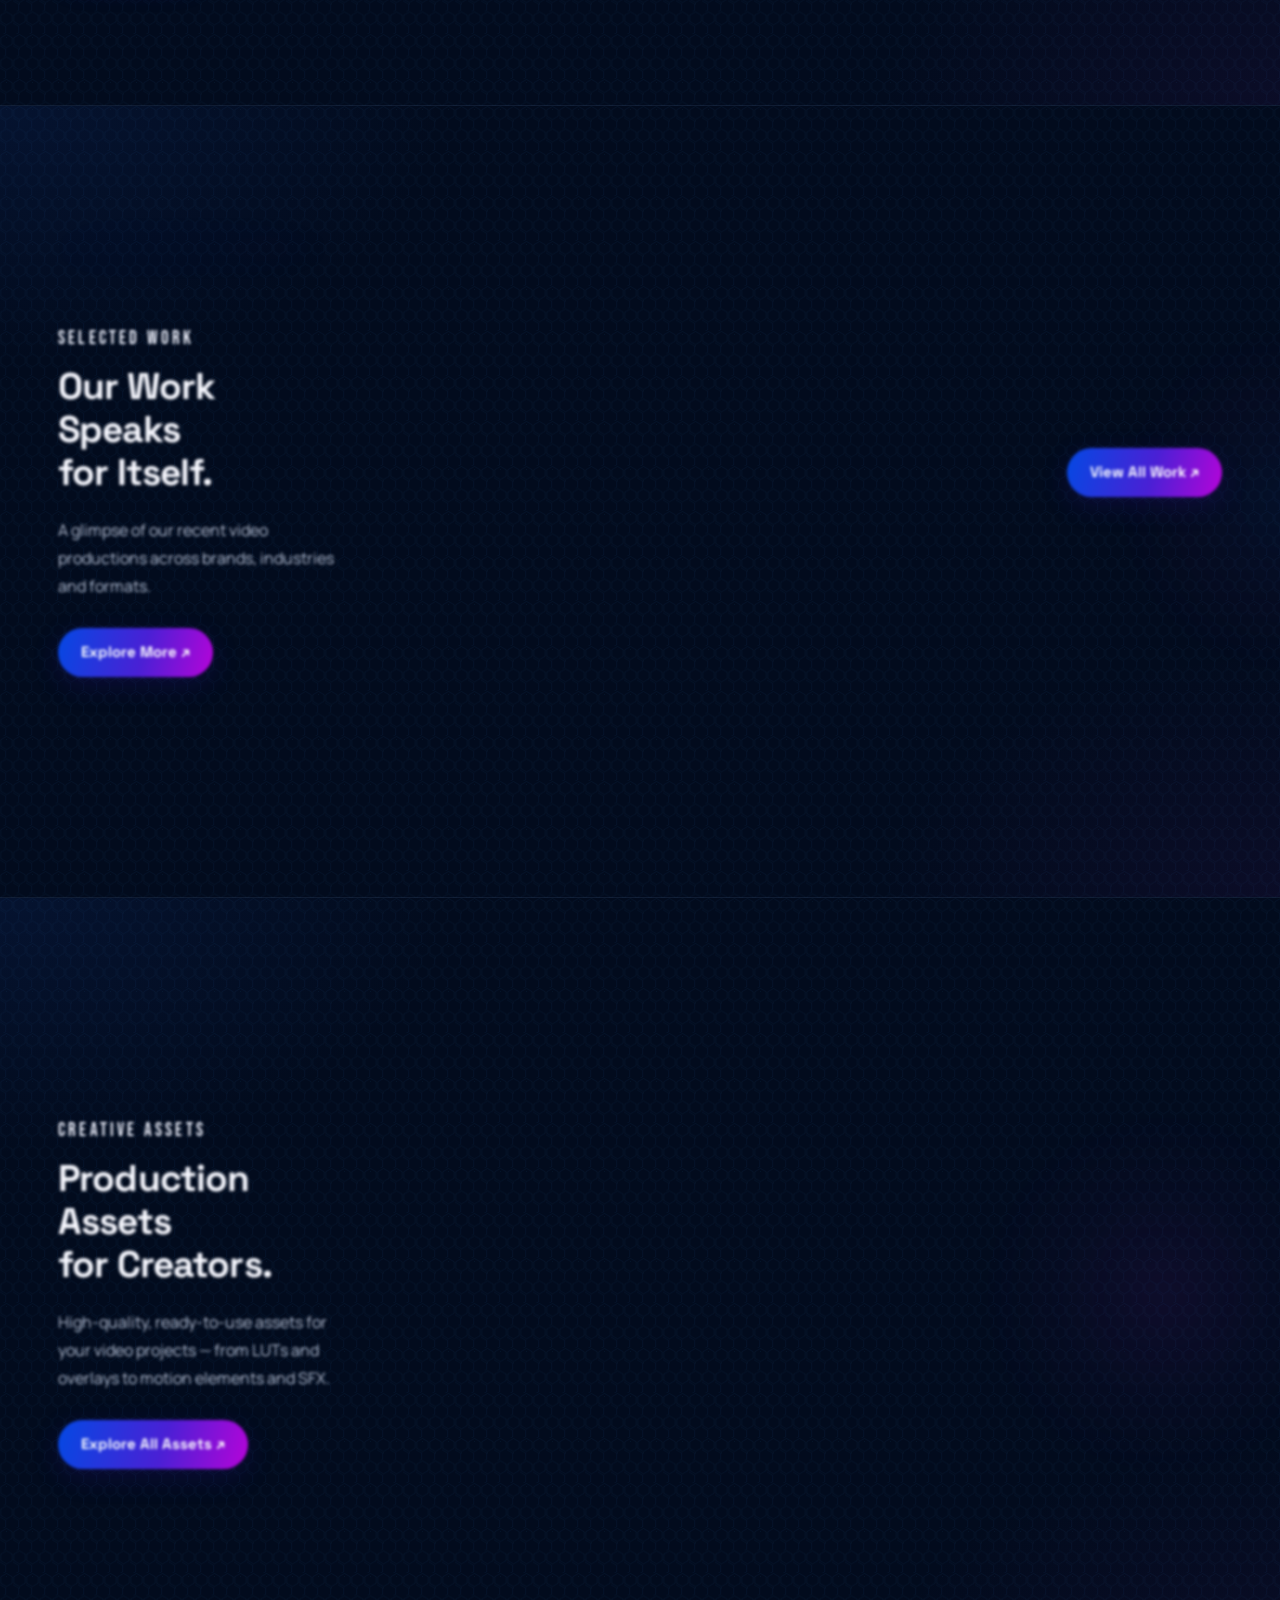
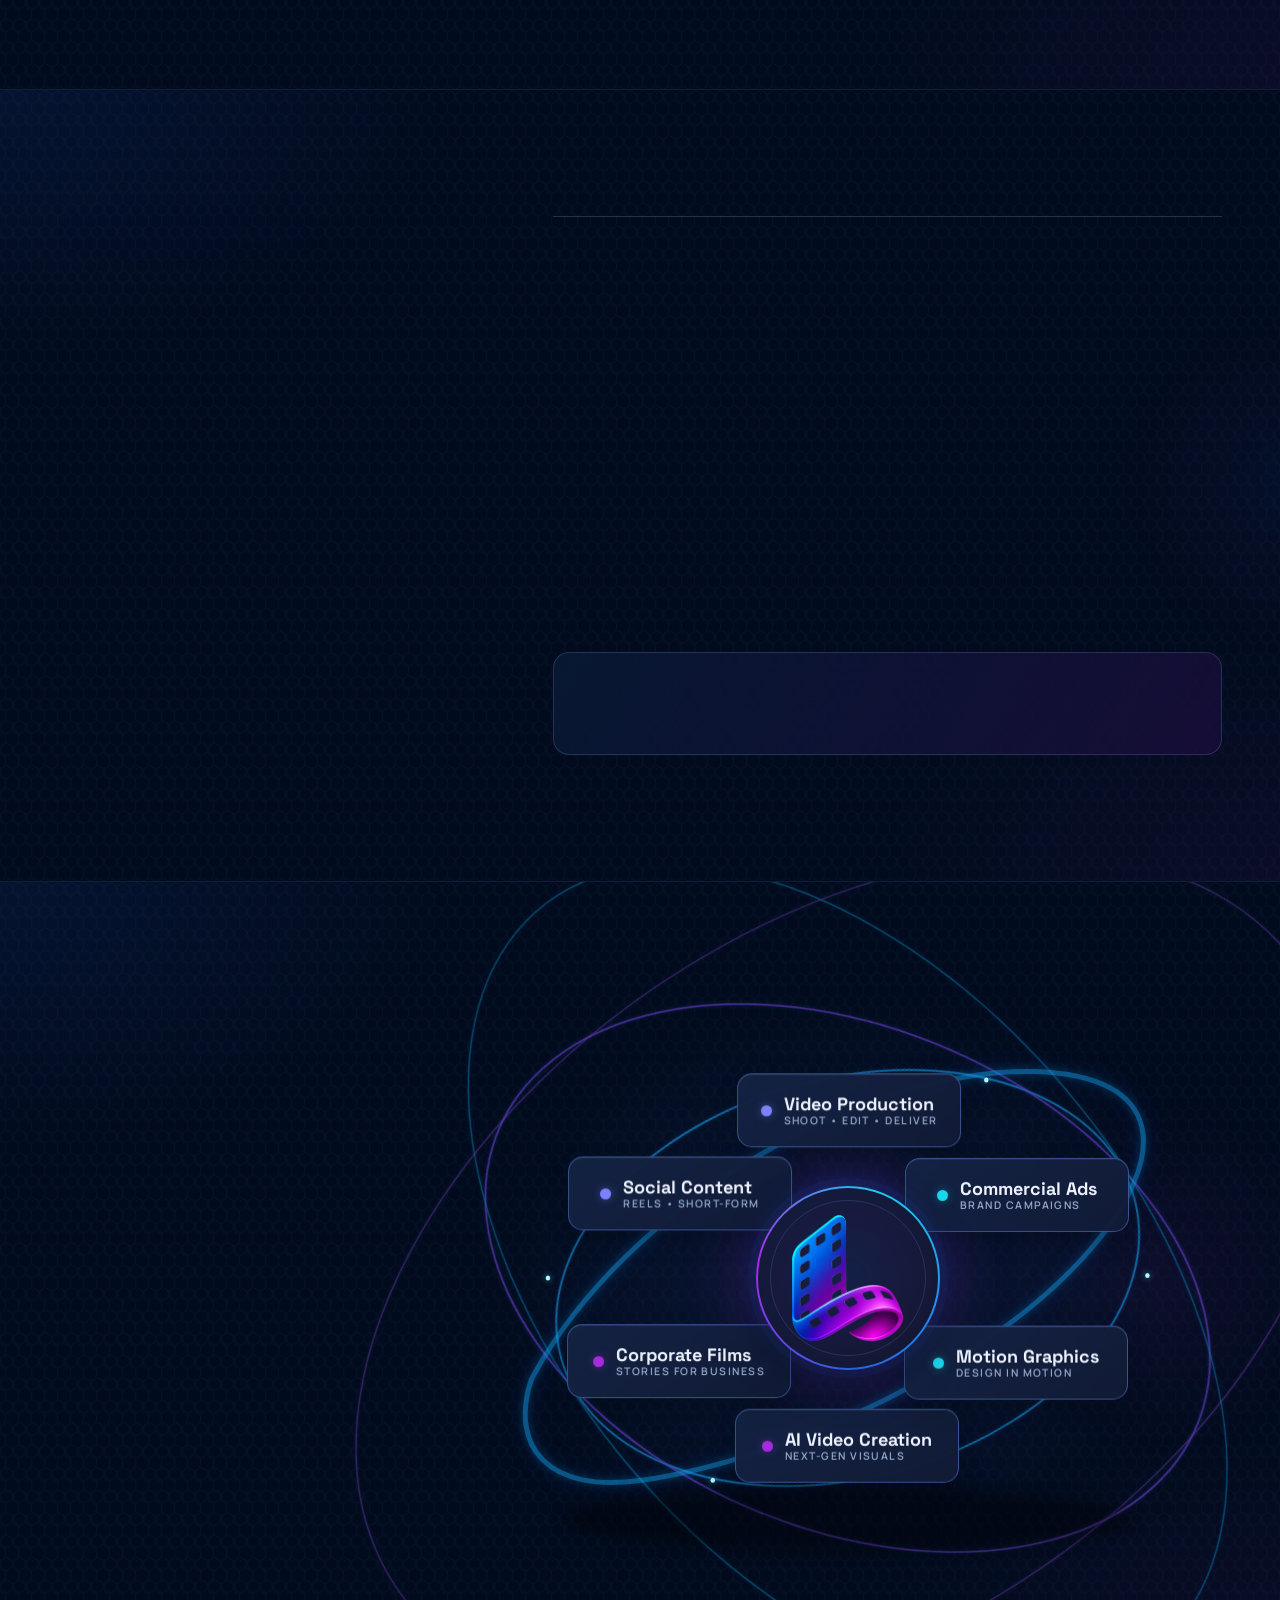
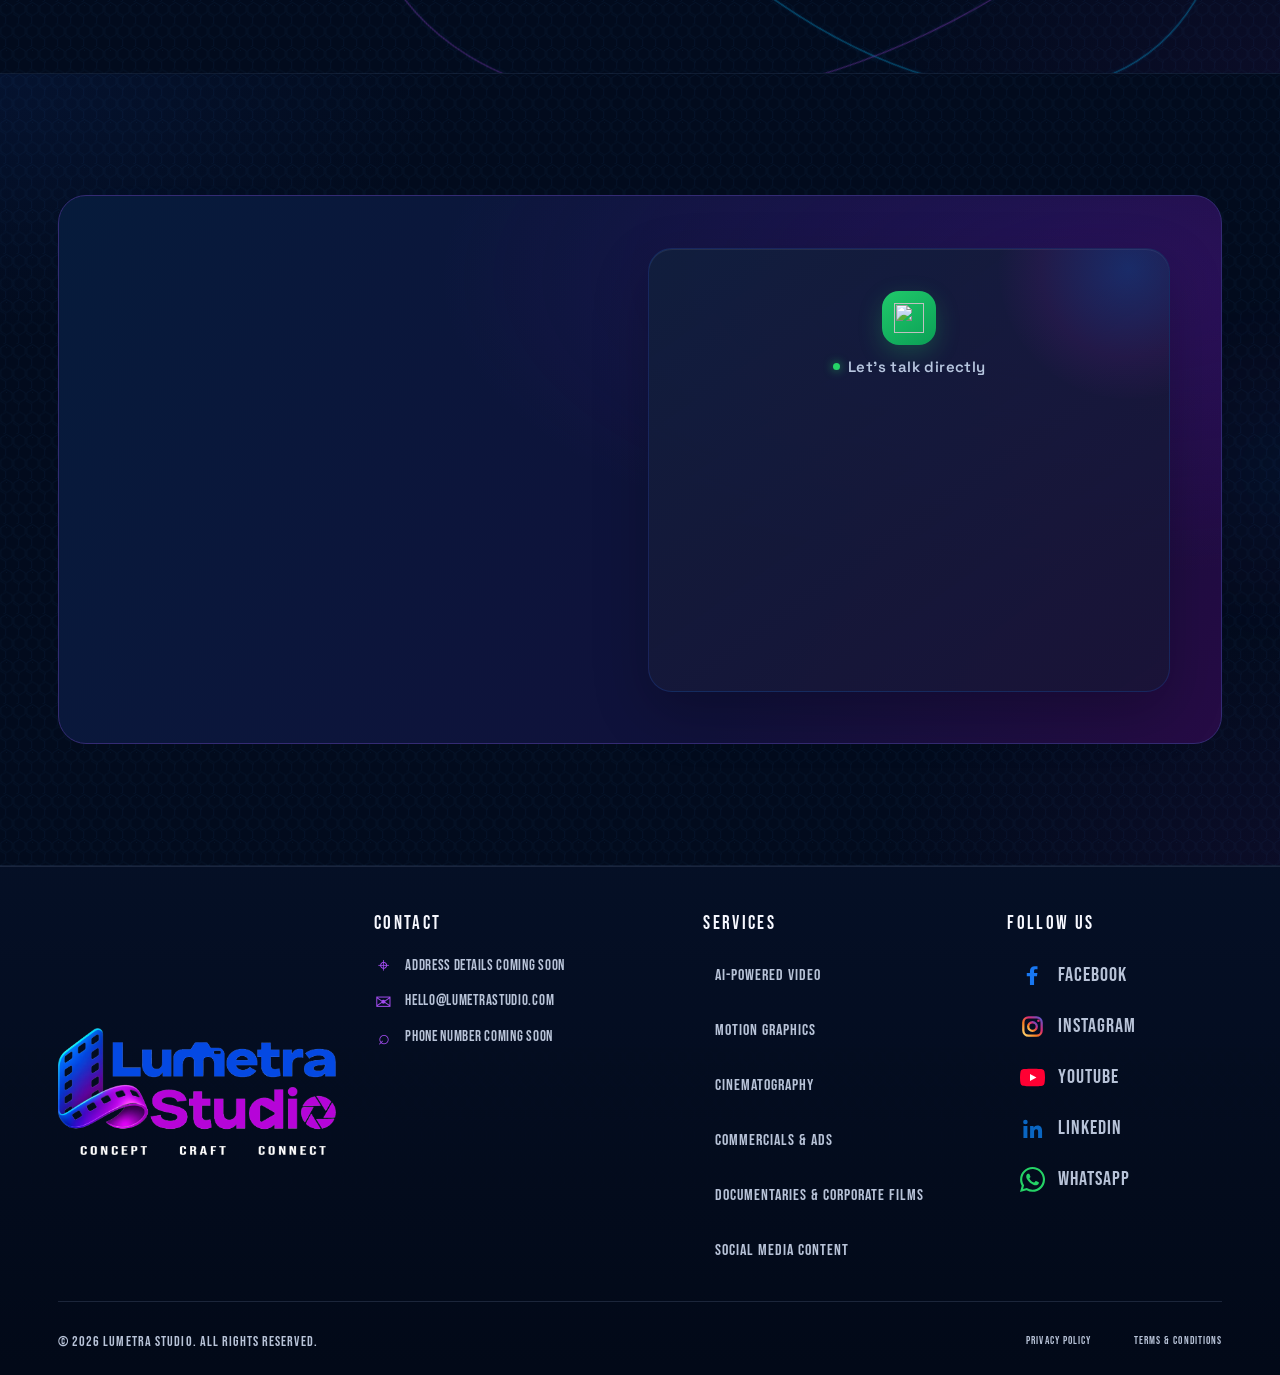
==== commit adc56085: "Make About orbit passive on tablet and mobile" ====
--- a/index.html
+++ b/index.html
@@ -77,40 +77,64 @@
   stage.dataset.orbitReady='true';
   const cards=[...stage.querySelectorAll('.service-card')];
   const svg=stage.querySelector('.orbit-paths');
+  if(!svg || !cards.length) return;
   const count=cards.length;
   const orbitOffsets=[Math.PI/2,Math.PI/6,-Math.PI/2,-Math.PI/6,5*Math.PI/6,-5*Math.PI/6];
   const orbitSpeed=.105;
   const orbitRings=[...svg.querySelectorAll('.orbit-track')];
+  const passiveQuery=window.matchMedia('(max-width: 1024px)');
+  let passive=passiveQuery.matches;
+  function setMode(){
+    passive=passiveQuery.matches;
+    stage.classList.toggle('orbit-passive-mode',passive);
+    if(passive) cards.forEach(card=>card.classList.remove('is-orbit-hovered'));
+  }
+  setMode();
+  if(passiveQuery.addEventListener) passiveQuery.addEventListener('change',setMode);
+  else passiveQuery.addListener(setMode);
   function sizeCircularOrbits(width,height){
     const minSide=Math.min(width,height);
     const radii=[.34,.43,.52,.61].map(f=>minSide*f);
     orbitRings.forEach((ring,index)=>{
       const radius=radii[index];
-      // Slightly wider than tall: a horizontal oval, not a circle.
       ring.setAttribute('rx',String(radius*1.16/width*1000));
       ring.setAttribute('ry',String(radius/height*700));
       ring.setAttribute('transform','rotate('+([-12,18,43,-28][index])+' 500 350)');
     });
   }
-  let groupAngle=0, lastTime=0, frame=0, visible=true;
+  let groupAngle=0,lastTime=0,frame=0,visible=true,lastPassiveFrame=0;
   const services=cards.map((element,index)=>{
     const offset=orbitOffsets[index]??(index*Math.PI*2/count);
     const service={element,index,offset,angle:groupAngle+offset,hovered:false,focused:false};
-    element.addEventListener('mouseenter',()=>{service.hovered=true;element.classList.add('is-orbit-hovered');});
-    element.addEventListener('mouseleave',()=>{service.hovered=false;element.classList.remove('is-orbit-hovered');});
-    element.addEventListener('focusin',()=>{service.focused=true;element.classList.add('is-orbit-hovered');});
-    element.addEventListener('focusout',()=>{service.focused=false;element.classList.remove('is-orbit-hovered');});
+    element.addEventListener('mouseenter',()=>{
+      if(passive)return;
+      service.hovered=true;element.classList.add('is-orbit-hovered');
+    });
+    element.addEventListener('mouseleave',()=>{
+      service.hovered=false;element.classList.remove('is-orbit-hovered');
+    });
+    element.addEventListener('focusin',()=>{
+      if(passive)return;
+      service.focused=true;element.classList.add('is-orbit-hovered');
+    });
+    element.addEventListener('focusout',()=>{
+      service.focused=false;element.classList.remove('is-orbit-hovered');
+    });
     return service;
   });
   const observer=('IntersectionObserver' in window)?new IntersectionObserver(entries=>{visible=entries[0].isIntersecting;},{threshold:.05}):null;
   if(observer) observer.observe(stage);
   function angleDelta(from,to){return Math.atan2(Math.sin(to-from),Math.cos(to-from));}
   function animate(time){
-    if(!lastTime) lastTime=time;
+    if(!lastTime)lastTime=time;
     const delta=Math.min((time-lastTime)/1000,.05);lastTime=time;
-    if(visible&&!document.hidden){
+    // Tablet and phone use a passive, video-like orbit: no hover/focus
+    // interaction, no card collision logic, and a capped 30fps update.
+    const shouldRender=!passive || time-lastPassiveFrame>=33;
+    if(visible&&!document.hidden&&shouldRender){
+      if(passive)lastPassiveFrame=time;
       groupAngle+=orbitSpeed*delta;
-      const rect=svg.getBoundingClientRect(), stageRect=stage.getBoundingClientRect();
+      const rect=svg.getBoundingClientRect(),stageRect=stage.getBoundingClientRect();
       const sx=stageRect.width/(stage.clientWidth||1),sy=stageRect.height/(stage.clientHeight||1);
       const width=svg.clientWidth,height=svg.clientHeight;
       sizeCircularOrbits(width,height);
@@ -118,10 +142,12 @@
       const oy=(rect.top-stageRect.top+rect.height/2-stageRect.height/2)/sy;
       services.forEach(service=>{
         const target=groupAngle+service.offset;
-        if(!service.hovered&&!service.focused){
+        if(!passive&&!service.hovered&&!service.focused){
           const diff=angleDelta(service.angle,target);
           service.angle+=diff*(1-Math.exp(-5.2*delta));
-          if(Math.abs(diff)<.001) service.angle=target;
+          if(Math.abs(diff)<.001)service.angle=target;
+        }else if(passive){
+          service.angle=target;
         }
         const orbitRadius=Math.min(width,height)*.43;
         const x=Math.cos(service.angle)*orbitRadius*1.16;
--- a/style.css
+++ b/style.css
@@ -3649,3 +3649,241 @@
 #about .orbit-paths .orbit-track-3{stroke:#087fae!important;stroke-opacity:.52!important;stroke-width:1.45!important;}
 #about .orbit-paths .orbit-track-4{stroke:#7538a9!important;stroke-opacity:.48!important;stroke-width:1.4!important;}
 @media(max-width:640px){#about .orbit-paths ellipse{stroke-width:1.25!important;}}
+
+
+/* V17.2 — hovered service lifts and glows while passing cards layer beneath */
+#about .service-card{
+  z-index:5!important;
+  transform-origin:center center;
+  scale:1;
+  transition:scale .24s cubic-bezier(.2,.8,.2,1),filter .24s ease,box-shadow .24s ease,border-color .24s ease!important;
+}
+#about .service-card.is-orbit-hovered{
+  z-index:4!important;
+  scale:1.065;
+  filter:brightness(1.16) drop-shadow(0 0 9px rgba(37,145,255,.62)) drop-shadow(0 0 19px rgba(123,31,162,.34))!important;
+  border-color:rgba(95,185,255,.95)!important;
+  box-shadow:0 0 0 1px rgba(67,151,255,.22),0 0 22px rgba(37,99,235,.42),0 0 34px rgba(123,31,162,.2),inset 0 1px 0 rgba(255,255,255,.14)!important;
+}
+body[data-theme="light"] #about .service-card.is-orbit-hovered{
+  filter:brightness(1.03) drop-shadow(0 0 8px rgba(37,99,235,.36))!important;
+  border-color:rgba(37,99,235,.72)!important;
+}
+
+
+/* V17.3 — keep the hovered orbit card above every passing card */
+#about .service-card{position:absolute!important;z-index:5!important;}
+#about .service-card.is-orbit-hovered{
+  z-index:30!important;
+  scale:1.065;
+  filter:brightness(1.16) drop-shadow(0 0 9px rgba(37,145,255,.62)) drop-shadow(0 0 19px rgba(123,31,162,.34))!important;
+  border-color:rgba(95,185,255,.95)!important;
+  box-shadow:0 0 0 1px rgba(67,151,255,.22),0 0 22px rgba(37,99,235,.42),0 0 34px rgba(123,31,162,.2),inset 0 1px 0 rgba(255,255,255,.14)!important;
+}
+
+
+/* V17.4 — keep the About orbital composition inside the mobile frame */
+@media(max-width:640px){
+  html body #about .about-visual-space{
+    width:100%!important;
+    min-height:310px!important;
+    height:310px!important;
+    margin:8px auto 0!important;
+    overflow:hidden!important;
+    display:flex!important;
+    align-items:center!important;
+    justify-content:center!important;
+  }
+  html body #about .orbit-stage{
+    width:100%!important;
+    max-width:390px!important;
+    min-height:390px!important;
+    height:390px!important;
+    flex:0 0 390px!important;
+    transform:scale(.76)!important;
+    transform-origin:center center!important;
+    margin:0 auto!important;
+  }
+  html body #about .service-card{
+    width:clamp(124px,36vw,146px)!important;
+    min-height:46px!important;
+    padding:6px 8px!important;
+    gap:6px!important;
+  }
+  html body #about .orbit-card-copy strong{font-size:9.5px!important;}
+  html body #about .orbit-card-copy small{font-size:6.5px!important;letter-spacing:.45px!important;}
+  html body #about .center-core{width:82px!important;}
+}
+
+
+/* V17.5 — restore the requested honeycomb texture across every page/section.
+   This overrides the later V8.6 grid backdrop that replaced the hex pattern. */
+html body{
+  background-color:var(--bg,#071126)!important;
+  background-image:url('assets/honeycomb-dark.svg')!important;
+  background-repeat:repeat!important;
+  background-size:52px 45px!important;
+  background-position:top left!important;
+}
+html body[data-theme="light"]{
+  background-color:#E1E4EA!important;
+  background-image:url('assets/honeycomb-light.svg')!important;
+}
+html body .section,
+html body main .section,
+html body.subpage .page-hero,
+html body.subpage main,
+html body.subpage .page-content{
+  background-color:var(--bg,#071126)!important;
+  background-image:
+    radial-gradient(ellipse 620px 360px at 0% 0%,rgba(37,99,235,.09),transparent 72%),
+    radial-gradient(ellipse 560px 340px at 100% 100%,rgba(123,31,162,.075),transparent 72%),
+    url('assets/honeycomb-dark.svg')!important;
+  background-repeat:no-repeat,no-repeat,repeat!important;
+  background-size: auto,auto,52px 45px!important;
+  background-position:center,center,top left!important;
+}
+html body[data-theme="light"] .section,
+html body[data-theme="light"].subpage .page-hero,
+html body[data-theme="light"].subpage main,
+html body[data-theme="light"].subpage .page-content{
+  background-color:#E1E4EA!important;
+  background-image:
+    radial-gradient(ellipse 620px 360px at 0% 0%,rgba(37,99,235,.07),transparent 72%),
+    radial-gradient(ellipse 560px 340px at 100% 100%,rgba(123,31,162,.06),transparent 72%),
+    url('assets/honeycomb-light.svg')!important;
+  background-repeat:no-repeat,no-repeat,repeat!important;
+  background-size:auto,auto,52px 45px!important;
+}
+@media(max-width:760px){
+  html body .section,
+  html body.subpage .page-hero,
+  html body.subpage main,
+  html body.subpage .page-content{
+    background-size:auto,auto,44px 38px!important;
+  }
+}
+
+
+/* V17.6 — tablet layout pass (641px–1024px) */
+@media (min-width:641px) and (max-width:1024px){
+  html body .wrap,
+  html body .section>.wrap{width:calc(100% - 64px)!important;max-width:960px!important;}
+  html body .section{padding:clamp(58px,7vw,82px) 0!important;min-height:unset!important;}
+  html body .section-head{gap:22px!important;align-items:flex-end!important;}
+  html body .section-head h2,
+  html body .intro h2{font-size:clamp(34px,4.4vw,46px)!important;line-height:1.08!important;}
+  html body .services-layout,
+  html body .work-layout,
+  html body .assets-layout{grid-template-columns:minmax(0,1fr)!important;gap:28px!important;}
+  html body .service-grid{grid-template-columns:repeat(3,minmax(0,1fr))!important;gap:14px!important;}
+  html body .project-grid,
+  html body .all-grid{grid-template-columns:repeat(2,minmax(0,1fr))!important;gap:18px!important;}
+  html body .asset-grid{grid-template-columns:repeat(3,minmax(0,1fr))!important;gap:16px!important;}
+  html body .portfolio-category-grid,
+  html body .asset-category-grid{grid-template-columns:repeat(3,minmax(0,1fr))!important;grid-template-rows:auto!important;overflow:visible!important;}
+  html body .about{grid-template-columns:minmax(0,1fr)!important;gap:24px!important;}
+  html body #about .about{grid-template-columns:minmax(0,1fr)!important;gap:20px!important;}
+  html body #about .about-copy{max-width:760px!important;}
+  html body #about .about-visual-space{width:100%!important;min-height:clamp(420px,55vw,540px)!important;overflow:hidden!important;}
+  html body #about .orbit-stage{width:min(100%,680px)!important;max-width:680px!important;min-height:clamp(420px,55vw,540px)!important;margin-inline:auto!important;transform:scale(.88)!important;transform-origin:center center!important;}
+  html body .contact-panel{grid-template-columns:minmax(0,1fr) minmax(0,1fr)!important;gap:24px!important;}
+  html body .contact-form{grid-template-columns:repeat(2,minmax(0,1fr))!important;}
+  html body .footer-main{grid-template-columns:1.2fr 1fr 1fr!important;gap:24px!important;}
+  html body .footer-brand-col{grid-column:auto!important;}
+}
+@media (min-width:641px) and (max-width:760px){
+  html body .wrap,
+  html body .section>.wrap{width:calc(100% - 44px)!important;}
+  html body .service-grid{grid-template-columns:repeat(2,minmax(0,1fr))!important;}
+  html body .asset-grid{grid-template-columns:repeat(2,minmax(0,1fr))!important;}
+  html body .portfolio-category-grid,
+  html body .asset-category-grid{grid-template-columns:repeat(2,minmax(0,1fr))!important;}
+  html body .contact-panel{grid-template-columns:minmax(0,1fr)!important;}
+  html body .contact-form{grid-template-columns:minmax(0,1fr)!important;}
+  html body .footer-main{grid-template-columns:repeat(2,minmax(0,1fr))!important;}
+  html body .footer-brand-col{grid-column:1/-1!important;}
+  html body #about .orbit-stage{transform:scale(.78)!important;}
+}
+
+
+/* V17.7 — keep split text/visual sections side-by-side on desktop,
+   but stack them vertically and give the composition a full-screen stage
+   on tablets and phones. Desktop rules are intentionally untouched. */
+@media (max-width:1024px){
+  html body #about.section{
+    min-height:100svh!important;
+    display:flex!important;
+    align-items:center!important;
+    padding-top:clamp(48px,7vh,76px)!important;
+    padding-bottom:clamp(48px,7vh,76px)!important;
+  }
+  html body #about .wrap.about{
+    width:min(100% - 48px,900px)!important;
+    max-width:900px!important;
+    min-height:calc(100svh - 112px)!important;
+    display:grid!important;
+    grid-template-columns:minmax(0,1fr)!important;
+    grid-template-rows:auto minmax(0,1fr)!important;
+    align-content:center!important;
+    align-items:center!important;
+    justify-items:stretch!important;
+    gap:clamp(22px,4vh,38px)!important;
+  }
+  html body #about .about-copy{
+    grid-row:1!important;
+    width:100%!important;
+    max-width:820px!important;
+    margin:0 auto!important;
+    text-align:left!important;
+  }
+  html body #about .about-visual-space{
+    grid-row:2!important;
+    width:100%!important;
+    min-height:clamp(390px,48vh,540px)!important;
+    height:auto!important;
+    margin:0 auto!important;
+    overflow:hidden!important;
+    display:flex!important;
+    align-items:center!important;
+    justify-content:center!important;
+  }
+  html body #about .orbit-stage{
+    width:min(100%,760px)!important;
+    max-width:760px!important;
+    min-height:clamp(390px,48vh,540px)!important;
+    height:clamp(390px,48vh,540px)!important;
+    margin:0 auto!important;
+    transform:scale(.88)!important;
+    transform-origin:center center!important;
+  }
+}
+@media (max-width:640px){
+  html body #about.section{
+    padding-top:42px!important;
+    padding-bottom:42px!important;
+  }
+  html body #about .wrap.about{
+    width:calc(100% - 32px)!important;
+    min-height:calc(100svh - 84px)!important;
+    gap:16px!important;
+  }
+  html body #about .about-copy{
+    max-width:100%!important;
+  }
+  html body #about .about-visual-space{
+    min-height:310px!important;
+    height:310px!important;
+    margin:0 auto!important;
+  }
+  html body #about .orbit-stage{
+    width:390px!important;
+    min-width:390px!important;
+    max-width:390px!important;
+    min-height:390px!important;
+    height:390px!important;
+    flex:0 0 390px!important;
+    transform:scale(.76)!important;
+    transform-origin:center center!important;
+  }
+}
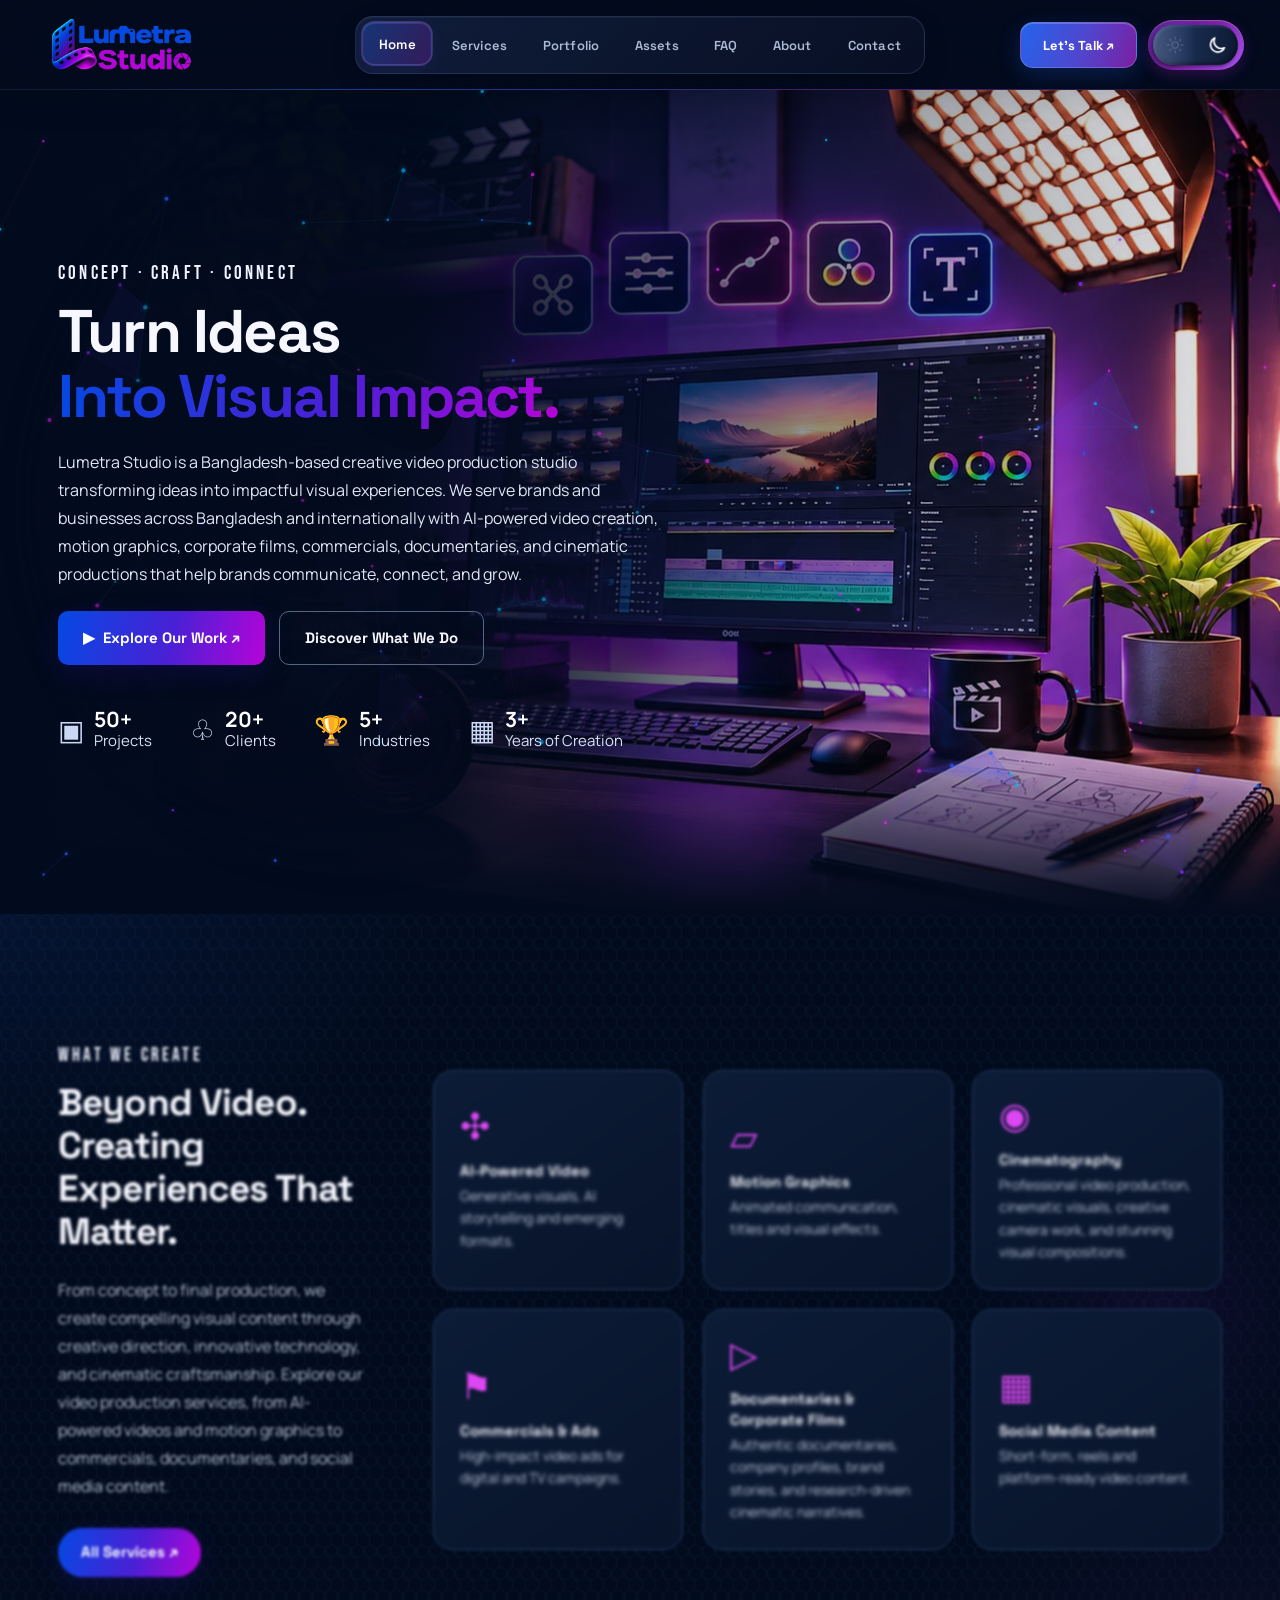
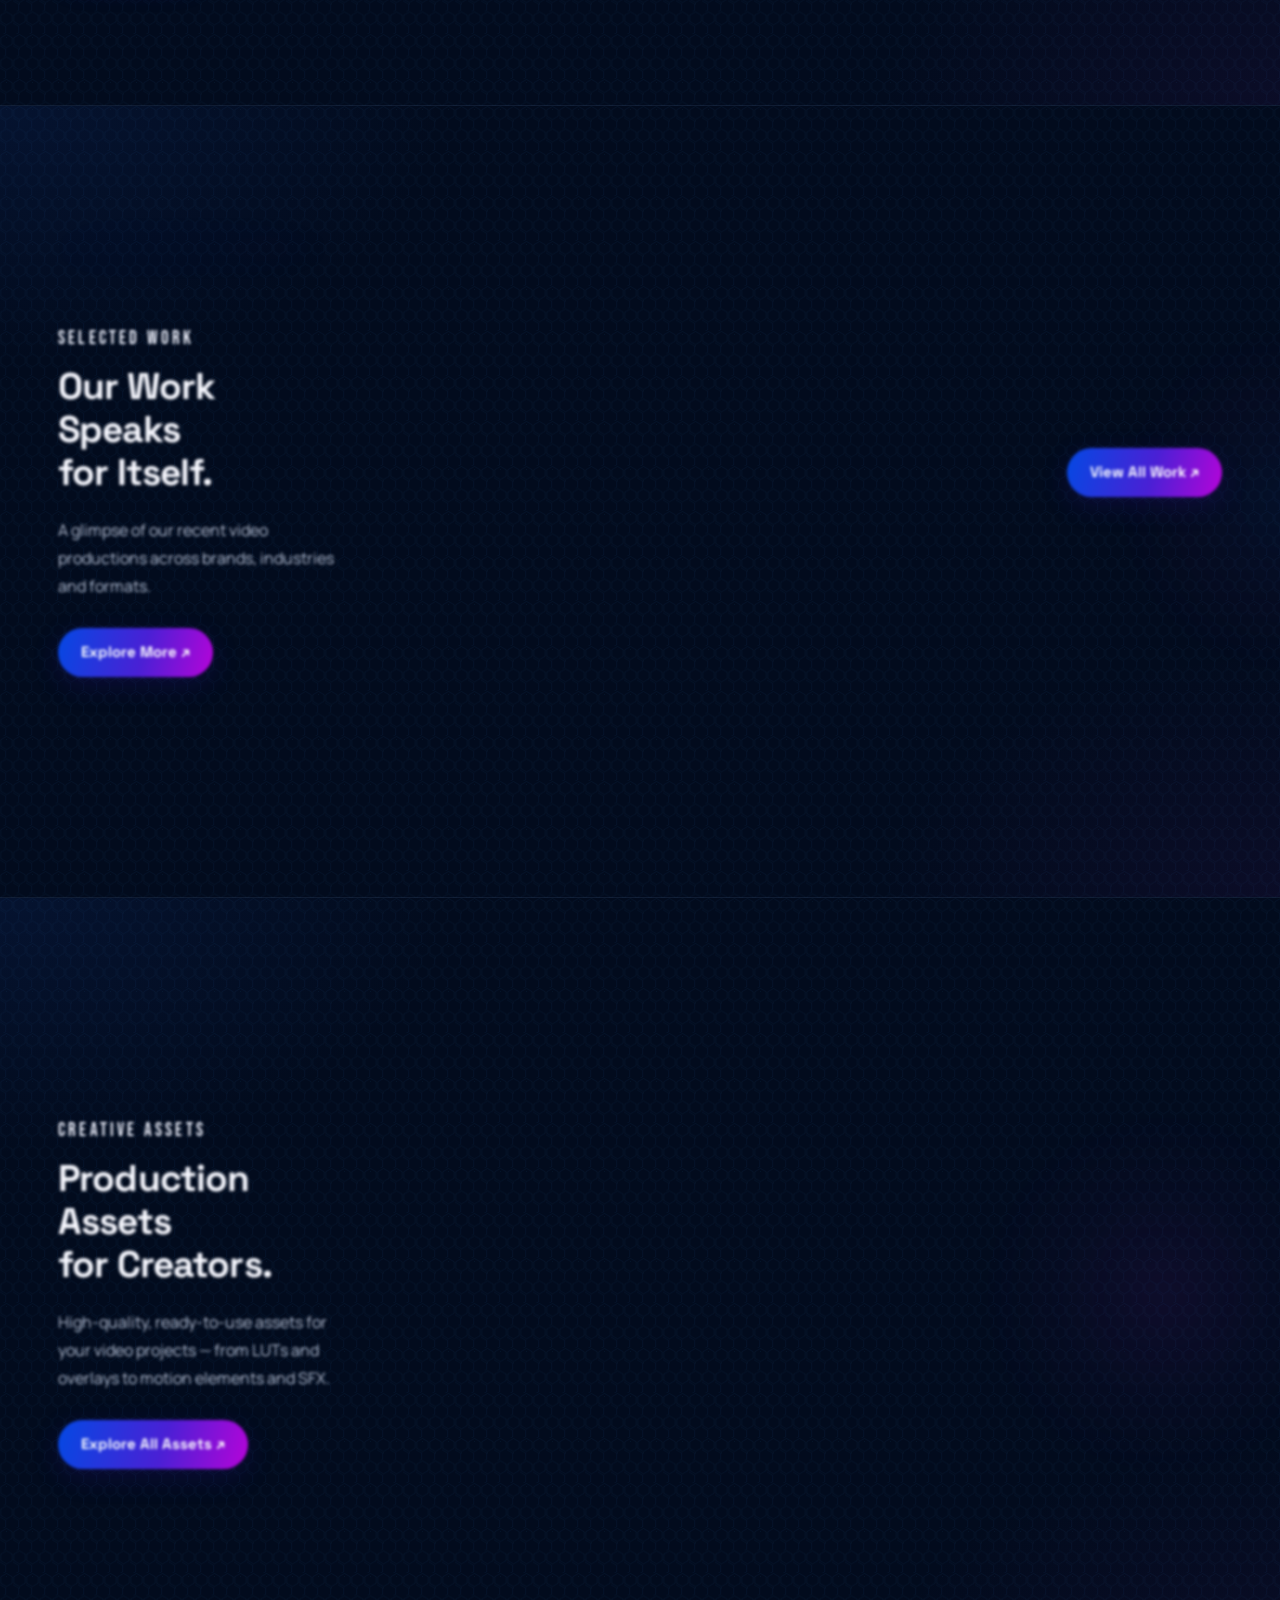
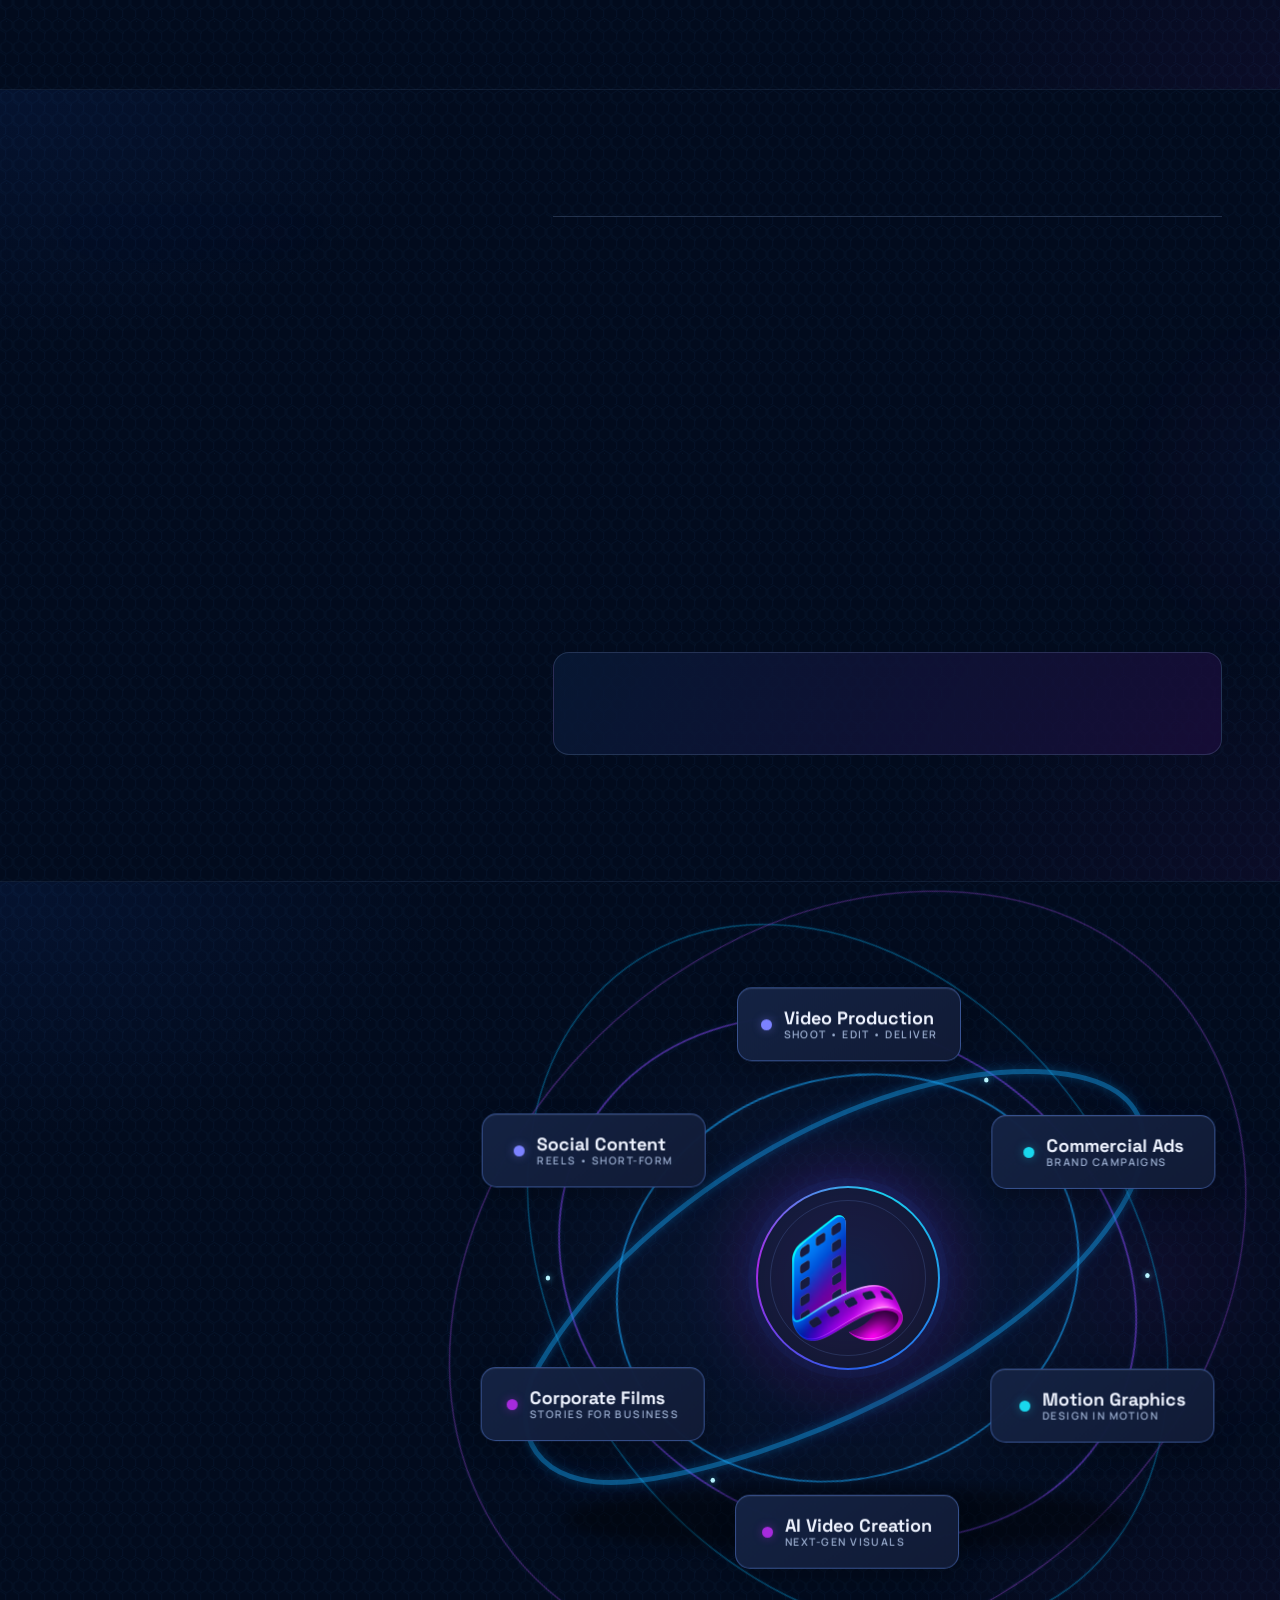
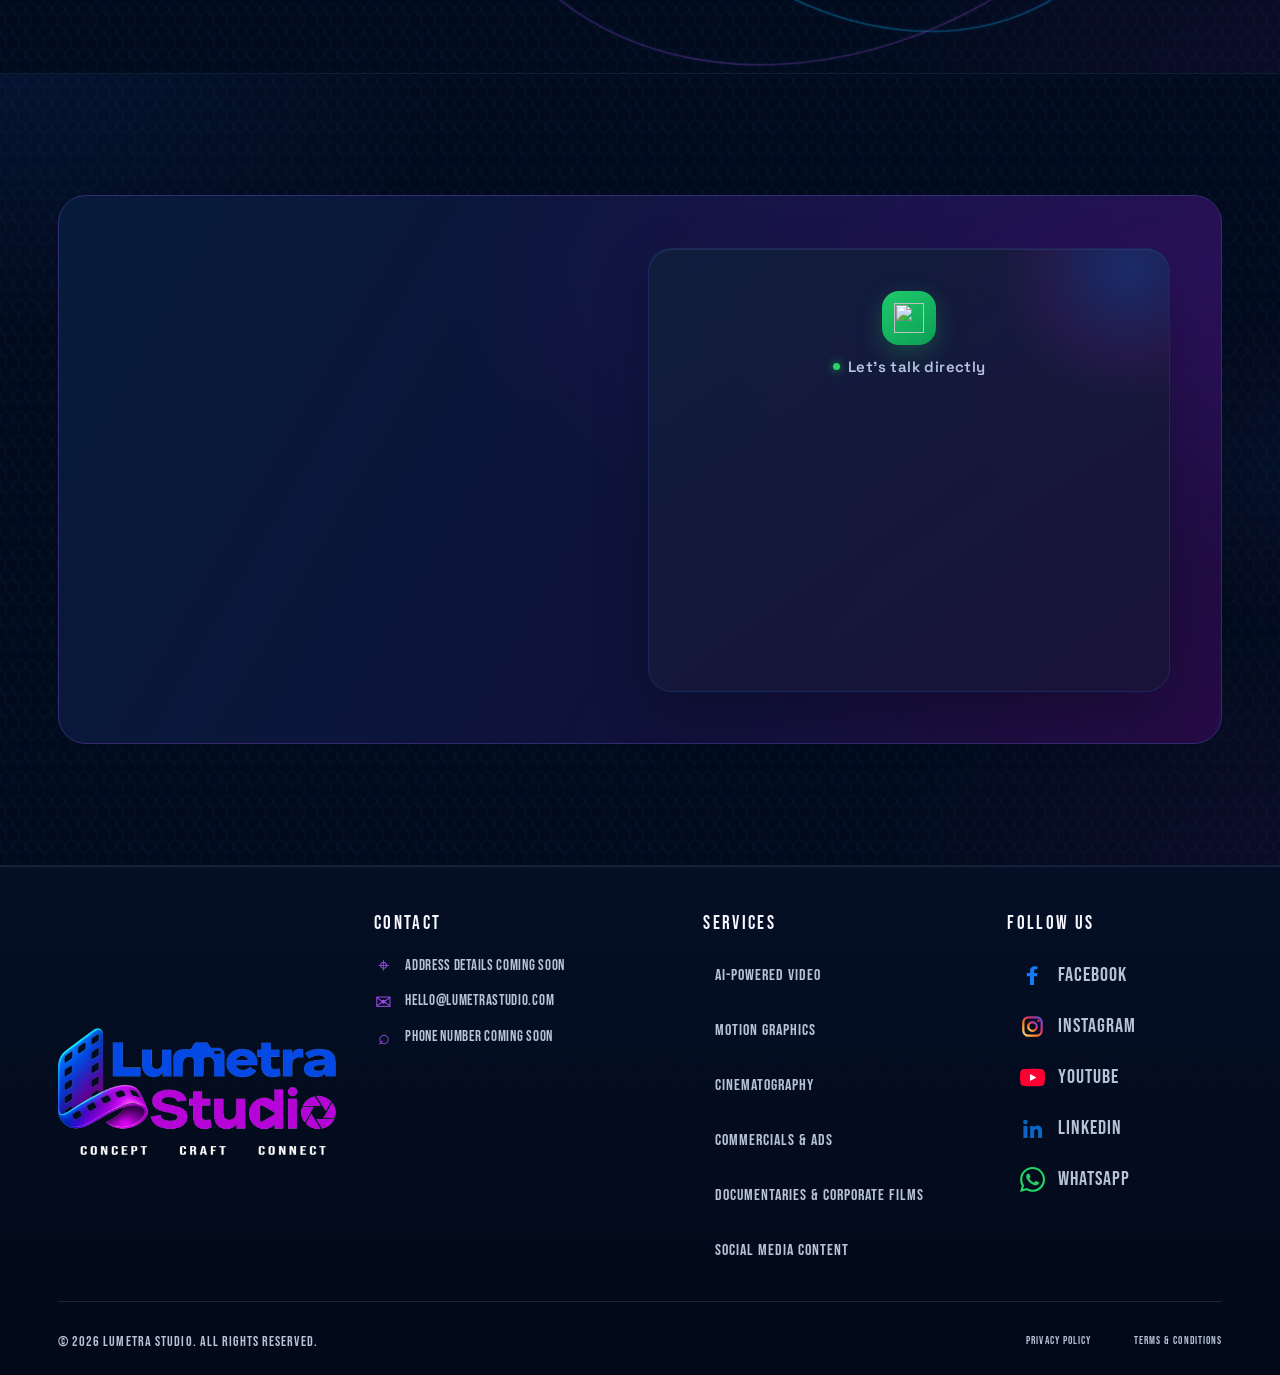
==== commit 5803f4b0: "Improve homepage SEO for Bangladesh and international clients" ====
--- a/index.html
+++ b/index.html
@@ -1,4 +1,4 @@
-<!doctype html><html lang="en"><head><meta charset="utf-8"><meta name="viewport" content="width=device-width,initial-scale=1"><meta name="description" content="Lumetra Studio is a creative video production studio transforming ideas into impactful visual experiences. From AI-powered video creation and motion graphics to corporate films, commercials, documentaries, and cinematic productions, we craft compelling visual stories that help brands communicate, connect, and grow."><meta name="theme-color" content="#020b1d"><title>Lumetra Studio | Creative Video Production Studio</title><link rel="canonical" href="https://lumetrastudio.cyou/"><meta property="og:type" content="website"><meta property="og:site_name" content="Lumetra Studio"><meta property="og:title" content="Lumetra Studio | Creative Video Production Studio"><meta property="og:description" content="A creative video production studio crafting AI-powered videos, motion graphics, corporate films, commercials, documentaries and social media content."><meta property="og:url" content="https://lumetrastudio.cyou/"><meta property="og:image" content="https://lumetrastudio.cyou/assets/lumetra-logo.png"><meta name="twitter:card" content="summary_large_image"><meta name="twitter:title" content="Lumetra Studio | Creative Video Production Studio"><meta name="twitter:description" content="Creative video production, AI-powered video, motion graphics, commercials and brand storytelling."><meta name="twitter:image" content="https://lumetrastudio.cyou/assets/lumetra-logo.png"><script type="application/ld+json">
+<!doctype html><html lang="en"><head><meta charset="utf-8"><meta name="viewport" content="width=device-width,initial-scale=1"><meta name="description" content="Lumetra Studio is a Bangladesh-based video production company serving brands across Bangladesh and worldwide with AI videos, motion graphics, commercials, corporate films, documentaries, and social media content."><meta name="theme-color" content="#020b1d"><title>Lumetra Studio | Video Production Company in Bangladesh</title><link rel="canonical" href="https://lumetrastudio.cyou/"><meta property="og:type" content="website"><meta property="og:site_name" content="Lumetra Studio"><meta property="og:title" content="Lumetra Studio | Video Production Company in Bangladesh"><meta property="og:description" content="A Bangladesh-based creative video production studio serving local and international brands with AI videos, motion graphics, commercials, corporate films and social media content."><meta property="og:url" content="https://lumetrastudio.cyou/"><meta property="og:image" content="https://lumetrastudio.cyou/assets/lumetra-logo.png"><meta name="twitter:card" content="summary_large_image"><meta name="twitter:title" content="Lumetra Studio | Video Production Company in Bangladesh"><meta name="twitter:description" content="Bangladesh-based video production for brands worldwide: AI videos, motion graphics, commercials, corporate films and social media content."><meta name="twitter:image" content="https://lumetrastudio.cyou/assets/lumetra-logo.png"><script type="application/ld+json">
 {
   "@context": "https://schema.org",
   "@type": "WebSite",
@@ -7,7 +7,7 @@
   "url": "https://lumetrastudio.cyou/"
 }
 </script><link rel="stylesheet" href="style.css?v=16.4"></head><body><header class="nav lum-nav"><div class="wrap navin"><a class="brand" href="index.html"><img src="assets/lumetra-logo.png" alt="Lumetra Studio"></a><nav class="links" id="mainNav"><a href="index.html#home">Home</a><a href="index.html#services">Services</a><a href="work.html">Portfolio</a><a href="assets.html">Assets</a><a href="index.html#faq">FAQ</a><a href="index.html#about">About</a><a href="index.html#contact">Contact</a></nav><div class="nav-actions"><a class="btn nav-cta" href="index.html#contact">Let's Talk ↗</a><button class="theme-toggle rocker" id="themeToggle" type="button" role="switch" aria-checked="false" aria-label="Switch to light theme" title="Switch theme"><span class="rocker__cast" aria-hidden="true"></span><span class="rocker__paddle" aria-hidden="true"><span class="rocker__symbol rocker__symbol--sun" aria-label="Light theme"><svg viewBox="0 0 24 24" aria-hidden="true"><circle cx="12" cy="12" r="4"></circle><path d="M12 2v2M12 20v2M4.93 4.93l1.42 1.42M17.65 17.65l1.42 1.42M2 12h2M20 12h2M4.93 19.07l1.42-1.42M17.65 6.35l1.42-1.42"></path></svg></span><span class="rocker__symbol rocker__symbol--moon" aria-label="Dark theme"><svg viewBox="0 0 24 24" aria-hidden="true"><path d="M20.2 15.2A8.5 8.5 0 0 1 8.8 3.8 8.6 8.6 0 1 0 20.2 15.2Z"></path></svg></span></span></button></div><button class="menu" id="menuBtn" type="button" aria-label="Open navigation" aria-expanded="false" aria-controls="mainNav"><span></span><span></span><span></span></button></div></header><main>
-<section class="hero" id="home"><canvas class="hero-particles" id="heroParticles" aria-hidden="true"></canvas><div class="wrap"><div class="hero-content"><div class="eyebrow">Concept · Craft · Connect</div><h1>Turn Ideas<br><span class="grad">Into Visual Impact.</span></h1><p>Lumetra Studio is a creative video production studio transforming ideas into impactful visual experiences. From AI-powered video creation and motion graphics to corporate films, commercials, documentaries, and cinematic productions, we craft compelling visual stories that help brands communicate, connect, and grow.</p><div class="actions"><a class="btn" href="#portfolio">▶ &nbsp;Explore Our Work ↗</a><a class="btn outline" href="#services">Discover What We Do</a></div><div class="stats"><div class="stat"><span class="ico">▣</span><span><strong>50+</strong>Projects</span></div><div class="stat"><span class="ico">♧</span><span><strong>20+</strong>Clients</span></div><div class="stat"><span class="ico">🏆</span><span><strong>5+</strong>Industries</span></div><div class="stat"><span class="ico">▦</span><span><strong>3+</strong>Years of Creation</span></div></div></div></div></section>
+<section class="hero" id="home"><canvas class="hero-particles" id="heroParticles" aria-hidden="true"></canvas><div class="wrap"><div class="hero-content"><div class="eyebrow">Concept · Craft · Connect</div><h1>Turn Ideas<br><span class="grad">Into Visual Impact.</span></h1><p>Lumetra Studio is a Bangladesh-based creative video production studio transforming ideas into impactful visual experiences. We serve brands and businesses across Bangladesh and internationally with AI-powered video creation, motion graphics, corporate films, commercials, documentaries, and cinematic productions that help brands communicate, connect, and grow.</p><div class="actions"><a class="btn" href="#portfolio">▶ &nbsp;Explore Our Work ↗</a><a class="btn outline" href="#services">Discover What We Do</a></div><div class="stats"><div class="stat"><span class="ico">▣</span><span><strong>50+</strong>Projects</span></div><div class="stat"><span class="ico">♧</span><span><strong>20+</strong>Clients</span></div><div class="stat"><span class="ico">🏆</span><span><strong>5+</strong>Industries</span></div><div class="stat"><span class="ico">▦</span><span><strong>3+</strong>Years of Creation</span></div></div></div></div></section>
 <section class="section" id="services"><div class="wrap services-layout"><div class="intro"><div class="eyebrow">What we create</div><h2>Beyond Video.<br>Creating Experiences That Matter.</h2><p>From concept to final production, we create compelling visual content through creative direction, innovative technology, and cinematic craftsmanship. Explore our video production services, from AI-powered videos and motion graphics to commercials, documentaries, and social media content.</p><a class="btn" href="#contact">All Services ↗</a></div><div class="service-grid"><article class="service"><div class="icon">✣</div><h3>AI-Powered Video</h3><p>Generative visuals, AI storytelling and emerging formats.</p></article><article class="service"><div class="icon">▱</div><h3>Motion Graphics</h3><p>Animated communication, titles and visual effects.</p></article><article class="service"><div class="icon">◉</div><h3>Cinematography</h3><p>Professional video production, cinematic visuals, creative camera work, and stunning visual compositions.</p></article><article class="service"><div class="icon">⚑</div><h3>Commercials & Ads</h3><p>High-impact video ads for digital and TV campaigns.</p></article><article class="service"><div class="icon">▷</div><h3>Documentaries &amp; Corporate Films</h3><p>Authentic documentaries, company profiles, brand stories, and research-driven cinematic narratives.</p></article><article class="service"><div class="icon">▦</div><h3>Social Media Content</h3><p>Short-form, reels and platform-ready video content.</p></article></div></div></section>
 <section class="section" id="portfolio"><div class="wrap work-layout"><div class="intro"><div class="eyebrow">Selected work</div><h2>Our Work Speaks<br>for Itself.</h2><p>A glimpse of our recent video productions across brands, industries and formats.</p><a class="btn" href="work.html">Explore More ↗</a></div><div><div class="section-head portfolio-head"><span></span><a class="btn" href="work.html">View All Work ↗</a></div><div class="portfolio-category-grid" id="featuredCategories"></div></div></div></section>
 <section class="section" id="assets"><div class="wrap assets-layout"><div class="intro"><div class="eyebrow">Creative assets</div><h2>Production Assets<br>for Creators.</h2><p>High-quality, ready-to-use assets for your video projects — from LUTs and overlays to motion elements and SFX.</p><a class="btn" href="assets.html">Explore All Assets ↗</a></div><div class="portfolio-category-grid asset-category-grid" id="featuredAssetCategories"></div></div></section>
--- a/style.css
+++ b/style.css
@@ -3887,3 +3887,71 @@
     transform-origin:center center!important;
   }
 }
+
+
+/* V17.8 — desktop-only interactive About orbit; passive lightweight motion on touch/tablet */
+@media (max-width:1024px){
+  html body #about .about-visual-space{
+    width:100%!important;
+    max-width:100%!important;
+    overflow:hidden!important;
+    contain:layout paint!important;
+    display:flex!important;
+    align-items:center!important;
+    justify-content:center!important;
+  }
+  html body #about .orbit-stage{
+    width:min(100%,760px)!important;
+    max-width:760px!important;
+    overflow:visible!important;
+    transform:scale(.82)!important;
+    transform-origin:center center!important;
+    pointer-events:none!important;
+    touch-action:pan-y!important;
+  }
+  html body #about .orbit-stage .service-card{
+    pointer-events:none!important;
+    cursor:default!important;
+    transition:none!important;
+    animation:none!important;
+  }
+  html body #about .orbit-stage .service-card.is-orbit-hovered{
+    scale:1!important;
+    filter:none!important;
+    box-shadow:0 9px 24px rgba(0,0,0,.2),inset 0 1px 0 rgba(255,255,255,.07)!important;
+  }
+  html body #about .orbit-stage .service-card:focus,
+  html body #about .orbit-stage .service-card:hover{
+    outline:none!important;
+    scale:1!important;
+    filter:none!important;
+  }
+}
+@media (max-width:640px){
+  html body #about .about-visual-space{
+    width:100%!important;
+    height:clamp(260px,76vw,340px)!important;
+    min-height:0!important;
+    margin:0 auto!important;
+  }
+  html body #about .orbit-stage{
+    width:390px!important;
+    min-width:390px!important;
+    max-width:390px!important;
+    height:390px!important;
+    min-height:390px!important;
+    flex:0 0 390px!important;
+    transform:scale(clamp(.66, calc((100vw - 28px)/390), .84))!important;
+  }
+}
+@media (min-width:641px) and (max-width:1024px){
+  html body #about .about-visual-space{
+    height:clamp(330px,48vw,470px)!important;
+    min-height:0!important;
+  }
+  html body #about .orbit-stage{
+    height:470px!important;
+    min-height:470px!important;
+    transform:scale(clamp(.70, calc((100vw - 64px)/820), .86))!important;
+  }
+}
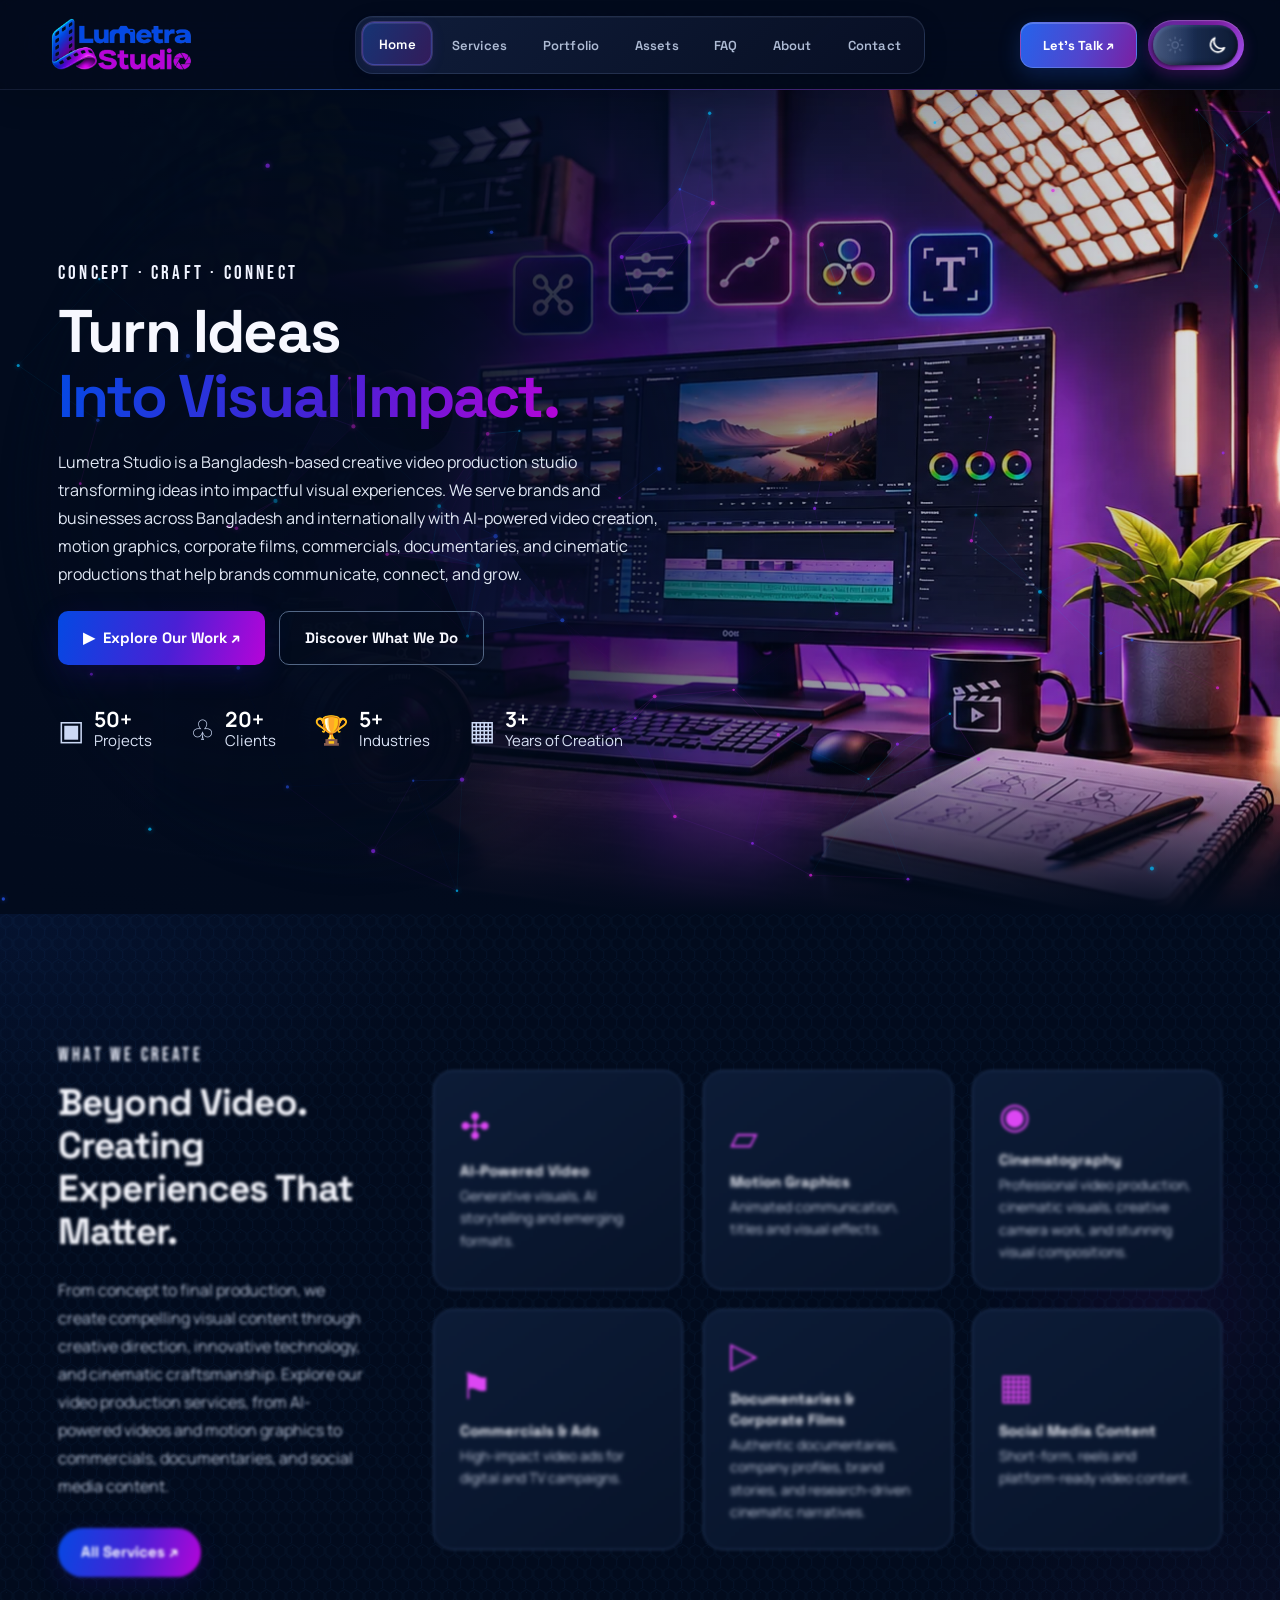
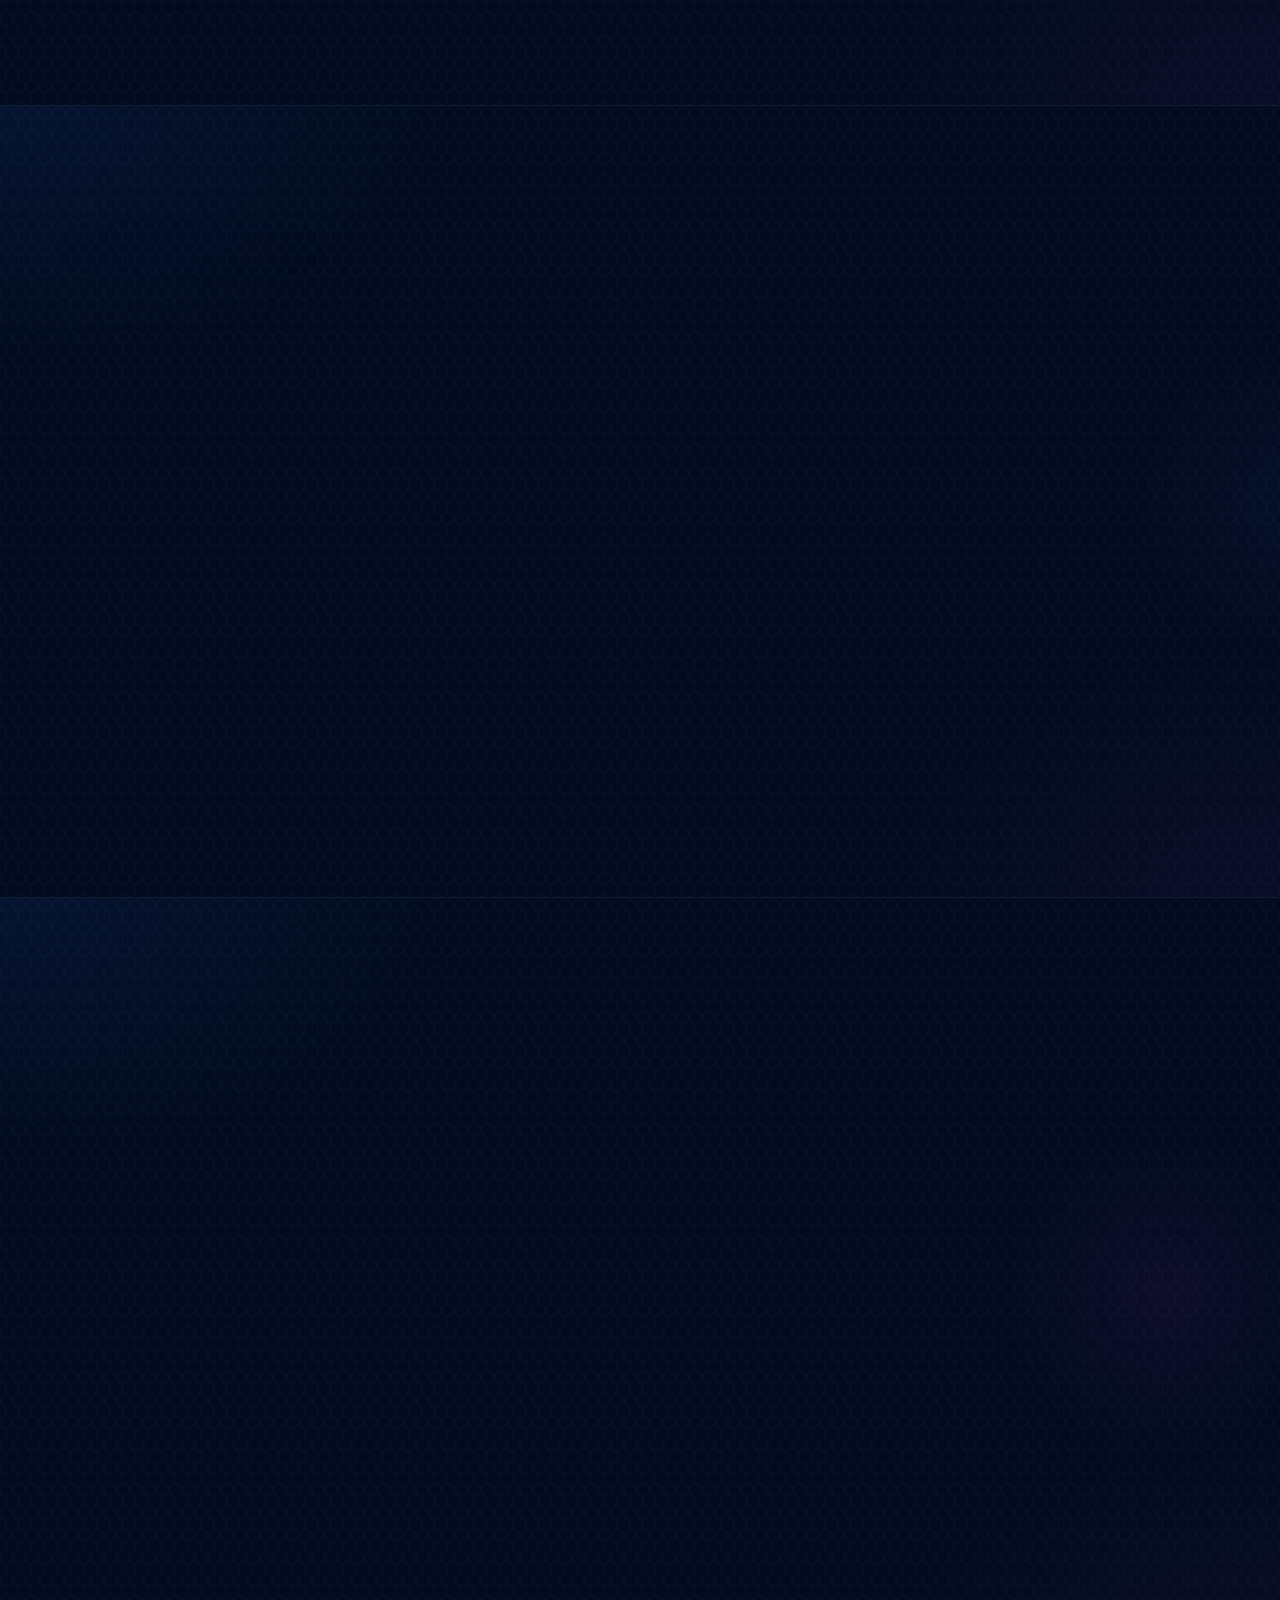
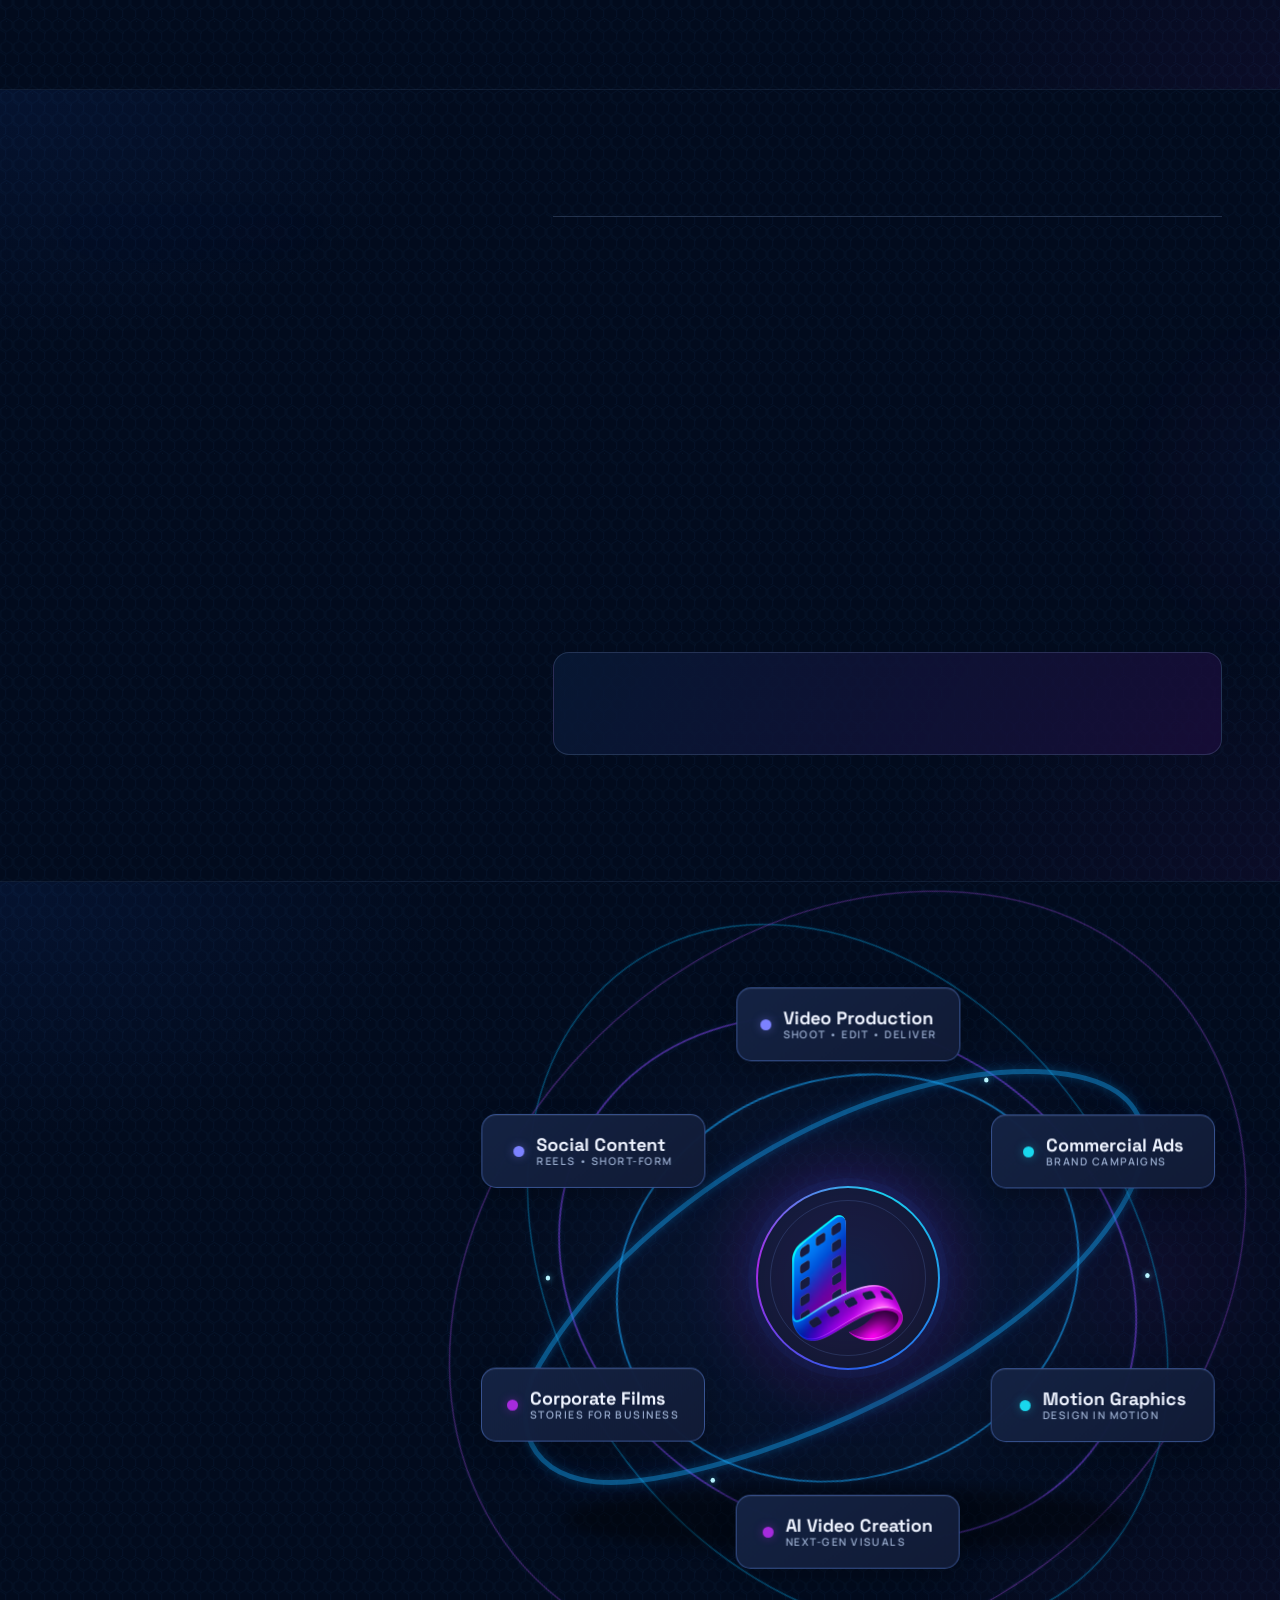
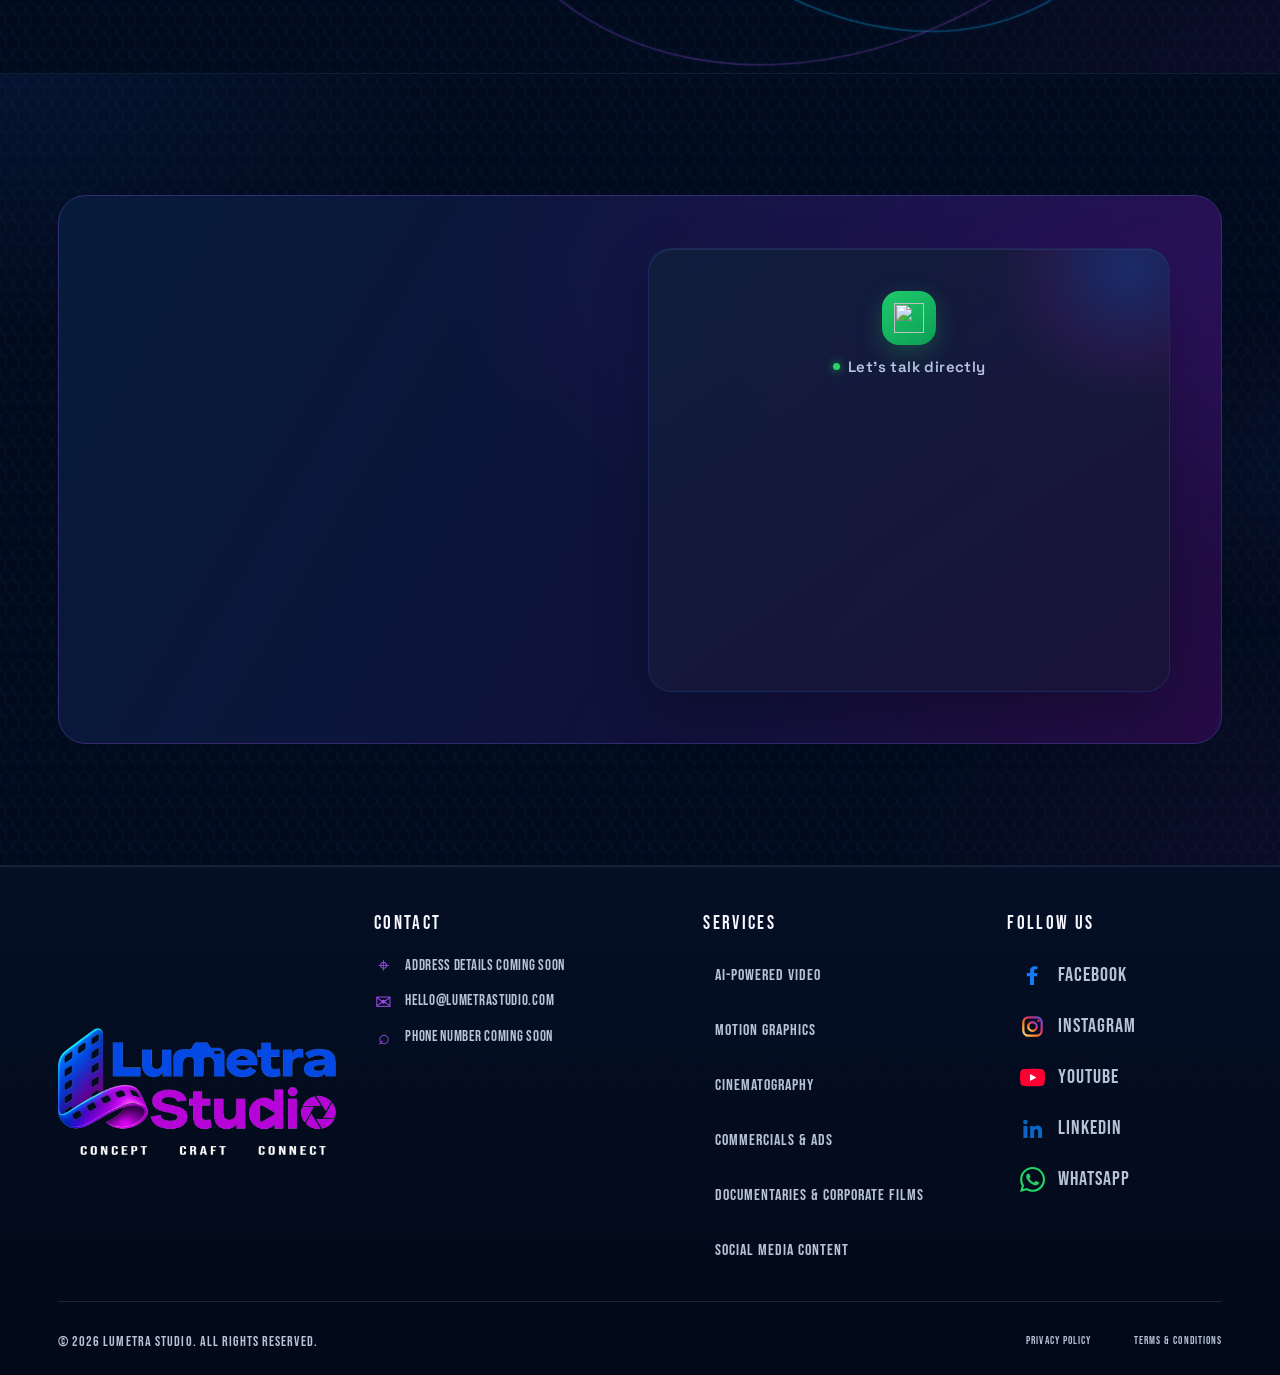
==== commit c67e0b10: "Improve homepage structured data for organization SEO" ====
--- a/index.html
+++ b/index.html
@@ -1,10 +1,46 @@
 <!doctype html><html lang="en"><head><meta charset="utf-8"><meta name="viewport" content="width=device-width,initial-scale=1"><meta name="description" content="Lumetra Studio is a Bangladesh-based video production company serving brands across Bangladesh and worldwide with AI videos, motion graphics, commercials, corporate films, documentaries, and social media content."><meta name="theme-color" content="#020b1d"><title>Lumetra Studio | Video Production Company in Bangladesh</title><link rel="canonical" href="https://lumetrastudio.cyou/"><meta property="og:type" content="website"><meta property="og:site_name" content="Lumetra Studio"><meta property="og:title" content="Lumetra Studio | Video Production Company in Bangladesh"><meta property="og:description" content="A Bangladesh-based creative video production studio serving local and international brands with AI videos, motion graphics, commercials, corporate films and social media content."><meta property="og:url" content="https://lumetrastudio.cyou/"><meta property="og:image" content="https://lumetrastudio.cyou/assets/lumetra-logo.png"><meta name="twitter:card" content="summary_large_image"><meta name="twitter:title" content="Lumetra Studio | Video Production Company in Bangladesh"><meta name="twitter:description" content="Bangladesh-based video production for brands worldwide: AI videos, motion graphics, commercials, corporate films and social media content."><meta name="twitter:image" content="https://lumetrastudio.cyou/assets/lumetra-logo.png"><script type="application/ld+json">
 {
   "@context": "https://schema.org",
-  "@type": "WebSite",
-  "name": "Lumetra Studio",
-  "alternateName": "Lumetra",
-  "url": "https://lumetrastudio.cyou/"
+  "@graph": [
+    {
+      "@type": "WebSite",
+      "@id": "https://lumetrastudio.cyou/#website",
+      "name": "Lumetra Studio",
+      "alternateName": "Lumetra",
+      "url": "https://lumetrastudio.cyou/"
+    },
+    {
+      "@type": "Organization",
+      "@id": "https://lumetrastudio.cyou/#organization",
+      "name": "Lumetra Studio",
+      "url": "https://lumetrastudio.cyou/",
+      "logo": {
+        "@type": "ImageObject",
+        "url": "https://lumetrastudio.cyou/assets/lumetra-logo.png"
+      },
+      "description": "Lumetra Studio is a Bangladesh-based creative video production studio serving brands in Bangladesh and worldwide with AI-powered video creation, motion graphics, cinematography, commercials, corporate films, documentaries, and social media content.",
+      "areaServed": [
+        {
+          "@type": "Country",
+          "name": "Bangladesh"
+        },
+        {
+          "@type": "Place",
+          "name": "Worldwide"
+        }
+      ],
+      "knowsAbout": [
+        "Video production",
+        "AI-powered video creation",
+        "Motion graphics",
+        "Cinematography",
+        "Commercial video production",
+        "Corporate films",
+        "Documentary production",
+        "Social media video content"
+      ]
+    }
+  ]
 }
 </script><link rel="stylesheet" href="style.css?v=16.4"></head><body><header class="nav lum-nav"><div class="wrap navin"><a class="brand" href="index.html"><img src="assets/lumetra-logo.png" alt="Lumetra Studio"></a><nav class="links" id="mainNav"><a href="index.html#home">Home</a><a href="index.html#services">Services</a><a href="work.html">Portfolio</a><a href="assets.html">Assets</a><a href="index.html#faq">FAQ</a><a href="index.html#about">About</a><a href="index.html#contact">Contact</a></nav><div class="nav-actions"><a class="btn nav-cta" href="index.html#contact">Let's Talk ↗</a><button class="theme-toggle rocker" id="themeToggle" type="button" role="switch" aria-checked="false" aria-label="Switch to light theme" title="Switch theme"><span class="rocker__cast" aria-hidden="true"></span><span class="rocker__paddle" aria-hidden="true"><span class="rocker__symbol rocker__symbol--sun" aria-label="Light theme"><svg viewBox="0 0 24 24" aria-hidden="true"><circle cx="12" cy="12" r="4"></circle><path d="M12 2v2M12 20v2M4.93 4.93l1.42 1.42M17.65 17.65l1.42 1.42M2 12h2M20 12h2M4.93 19.07l1.42-1.42M17.65 6.35l1.42-1.42"></path></svg></span><span class="rocker__symbol rocker__symbol--moon" aria-label="Dark theme"><svg viewBox="0 0 24 24" aria-hidden="true"><path d="M20.2 15.2A8.5 8.5 0 0 1 8.8 3.8 8.6 8.6 0 1 0 20.2 15.2Z"></path></svg></span></span></button></div><button class="menu" id="menuBtn" type="button" aria-label="Open navigation" aria-expanded="false" aria-controls="mainNav"><span></span><span></span><span></span></button></div></header><main>
 <section class="hero" id="home"><canvas class="hero-particles" id="heroParticles" aria-hidden="true"></canvas><div class="wrap"><div class="hero-content"><div class="eyebrow">Concept · Craft · Connect</div><h1>Turn Ideas<br><span class="grad">Into Visual Impact.</span></h1><p>Lumetra Studio is a Bangladesh-based creative video production studio transforming ideas into impactful visual experiences. We serve brands and businesses across Bangladesh and internationally with AI-powered video creation, motion graphics, corporate films, commercials, documentaries, and cinematic productions that help brands communicate, connect, and grow.</p><div class="actions"><a class="btn" href="#portfolio">▶ &nbsp;Explore Our Work ↗</a><a class="btn outline" href="#services">Discover What We Do</a></div><div class="stats"><div class="stat"><span class="ico">▣</span><span><strong>50+</strong>Projects</span></div><div class="stat"><span class="ico">♧</span><span><strong>20+</strong>Clients</span></div><div class="stat"><span class="ico">🏆</span><span><strong>5+</strong>Industries</span></div><div class="stat"><span class="ico">▦</span><span><strong>3+</strong>Years of Creation</span></div></div></div></div></section>
--- a/style.css
+++ b/style.css
@@ -3955,3 +3955,65 @@
     transform:scale(clamp(.70, calc((100vw - 64px)/820), .86))!important;
   }
 }
+
+
+/* V17.9 — align Portfolio and Assets typography with the homepage scale */
+html body.subpage .page-hero .eyebrow,
+html body.subpage .portfolio-segment-heading .eyebrow{
+  font-size:clamp(14px,1.05vw,17px)!important;
+  line-height:1.35!important;
+  letter-spacing:2.4px!important;
+}
+html body.subpage .page-hero h1{
+  font-size:clamp(39px,4.7vw,62px)!important;
+  line-height:1.08!important;
+  letter-spacing:-1.8px!important;
+}
+html body.subpage .section-head h2,
+html body.subpage .portfolio-segment-heading h2{
+  font-size:clamp(29px,2.9vw,43px)!important;
+  line-height:1.16!important;
+  letter-spacing:-.85px!important;
+}
+html body.subpage .page-hero p{
+  font-size:clamp(16px,1.15vw,19px)!important;
+  line-height:1.75!important;
+}
+html body.subpage .portfolio-video-info strong,
+html body.subpage .asset-segment-grid .asset-info h3{
+  font-size:15px!important;
+  line-height:1.45!important;
+}
+html body.subpage .portfolio-video-info small,
+html body.subpage .asset-segment-grid .asset-info p{
+  font-size:clamp(14px,.95vw,16px)!important;
+  line-height:1.6!important;
+}
+html body.subpage .asset-segment-grid .asset-download{
+  font-size:15px!important;
+  padding:9px 14px!important;
+}
+@media(max-width:640px){
+  html body.subpage .page-hero .eyebrow,
+  html body.subpage .portfolio-segment-heading .eyebrow{
+    font-size:14px!important;
+    letter-spacing:2px!important;
+  }
+  html body.subpage .page-hero h1{
+    font-size:clamp(34px,9vw,45px)!important;
+    line-height:1.1!important;
+    letter-spacing:-1px!important;
+  }
+  html body.subpage .section-head h2,
+  html body.subpage .portfolio-segment-heading h2{
+    font-size:28px!important;
+    line-height:1.18!important;
+    letter-spacing:-.6px!important;
+  }
+  html body.subpage .page-hero p{font-size:16px!important;line-height:1.7!important;}
+  html body.subpage .portfolio-video-info strong,
+  html body.subpage .asset-segment-grid .asset-info h3{font-size:13px!important;line-height:1.45!important;}
+  html body.subpage .portfolio-video-info small,
+  html body.subpage .asset-segment-grid .asset-info p{font-size:14px!important;line-height:1.55!important;}
+  html body.subpage .asset-segment-grid .asset-download{font-size:14px!important;padding:7px 11px!important;}
+}
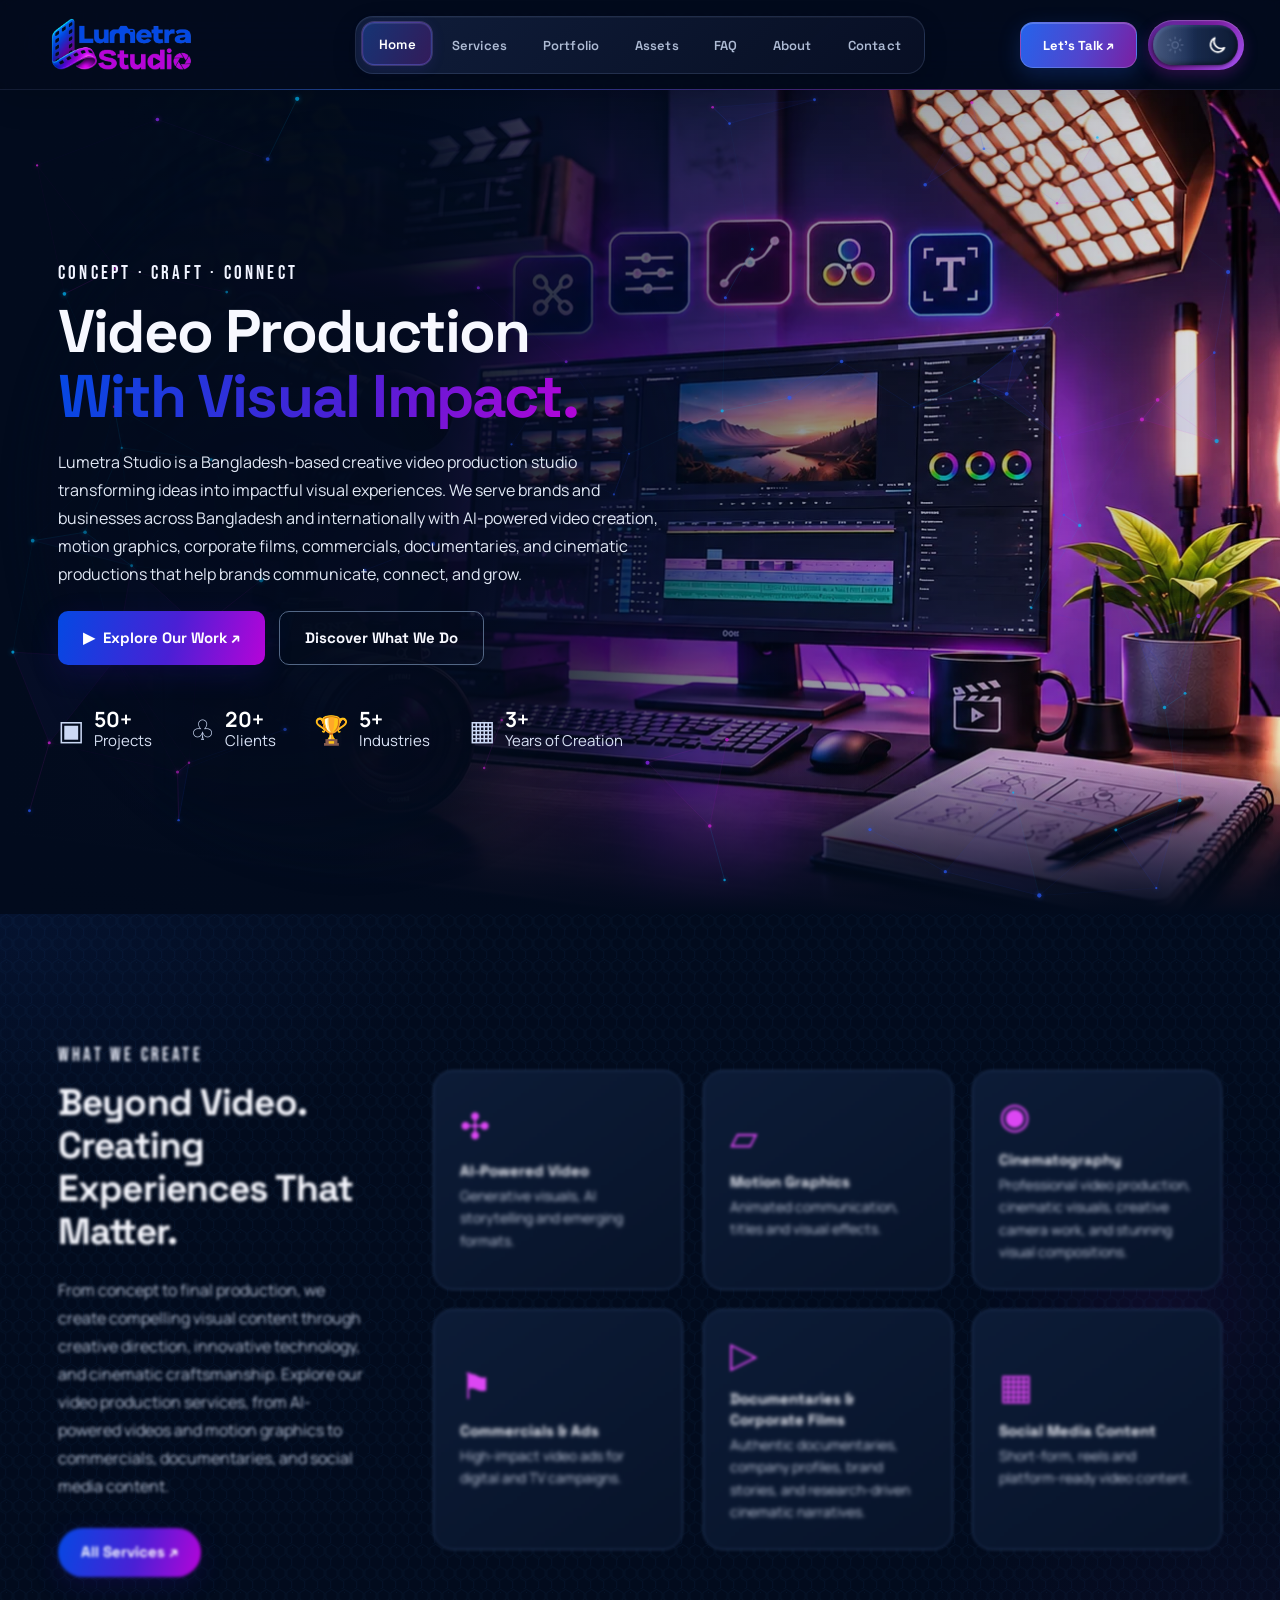
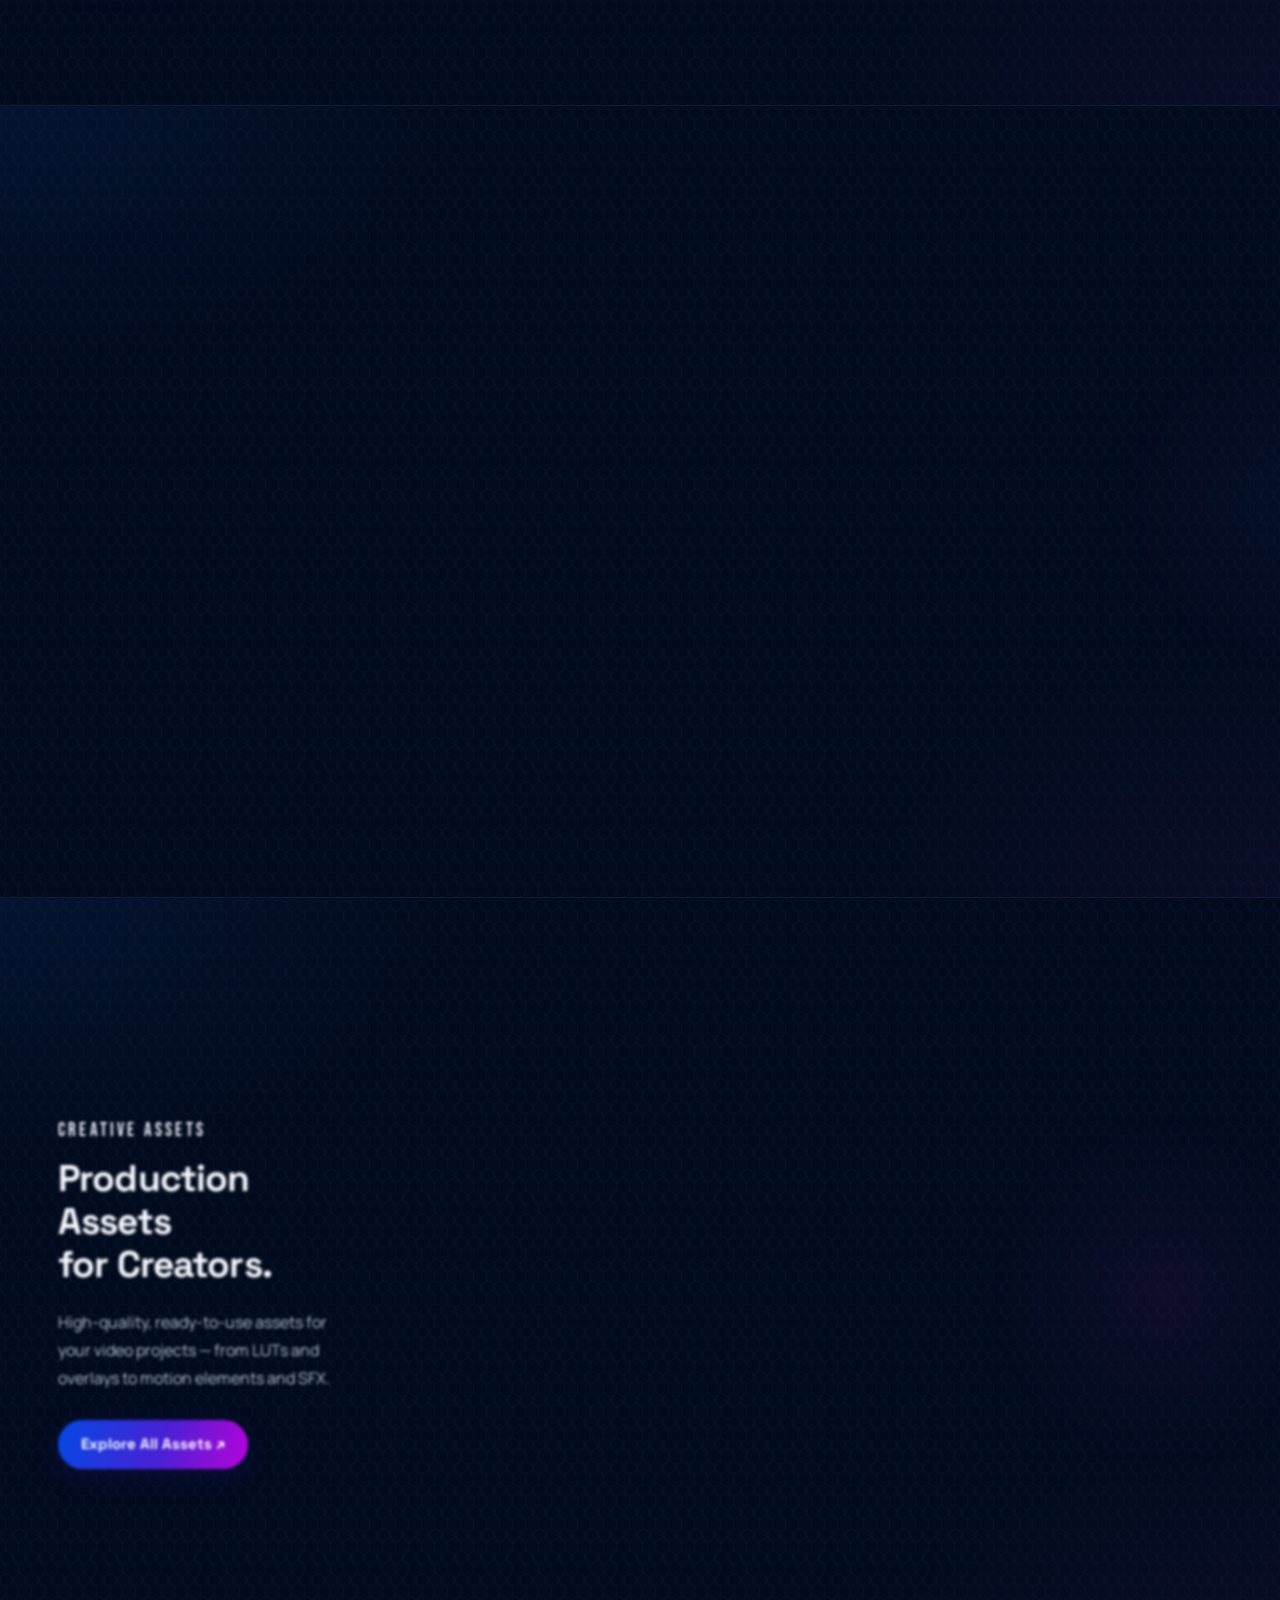
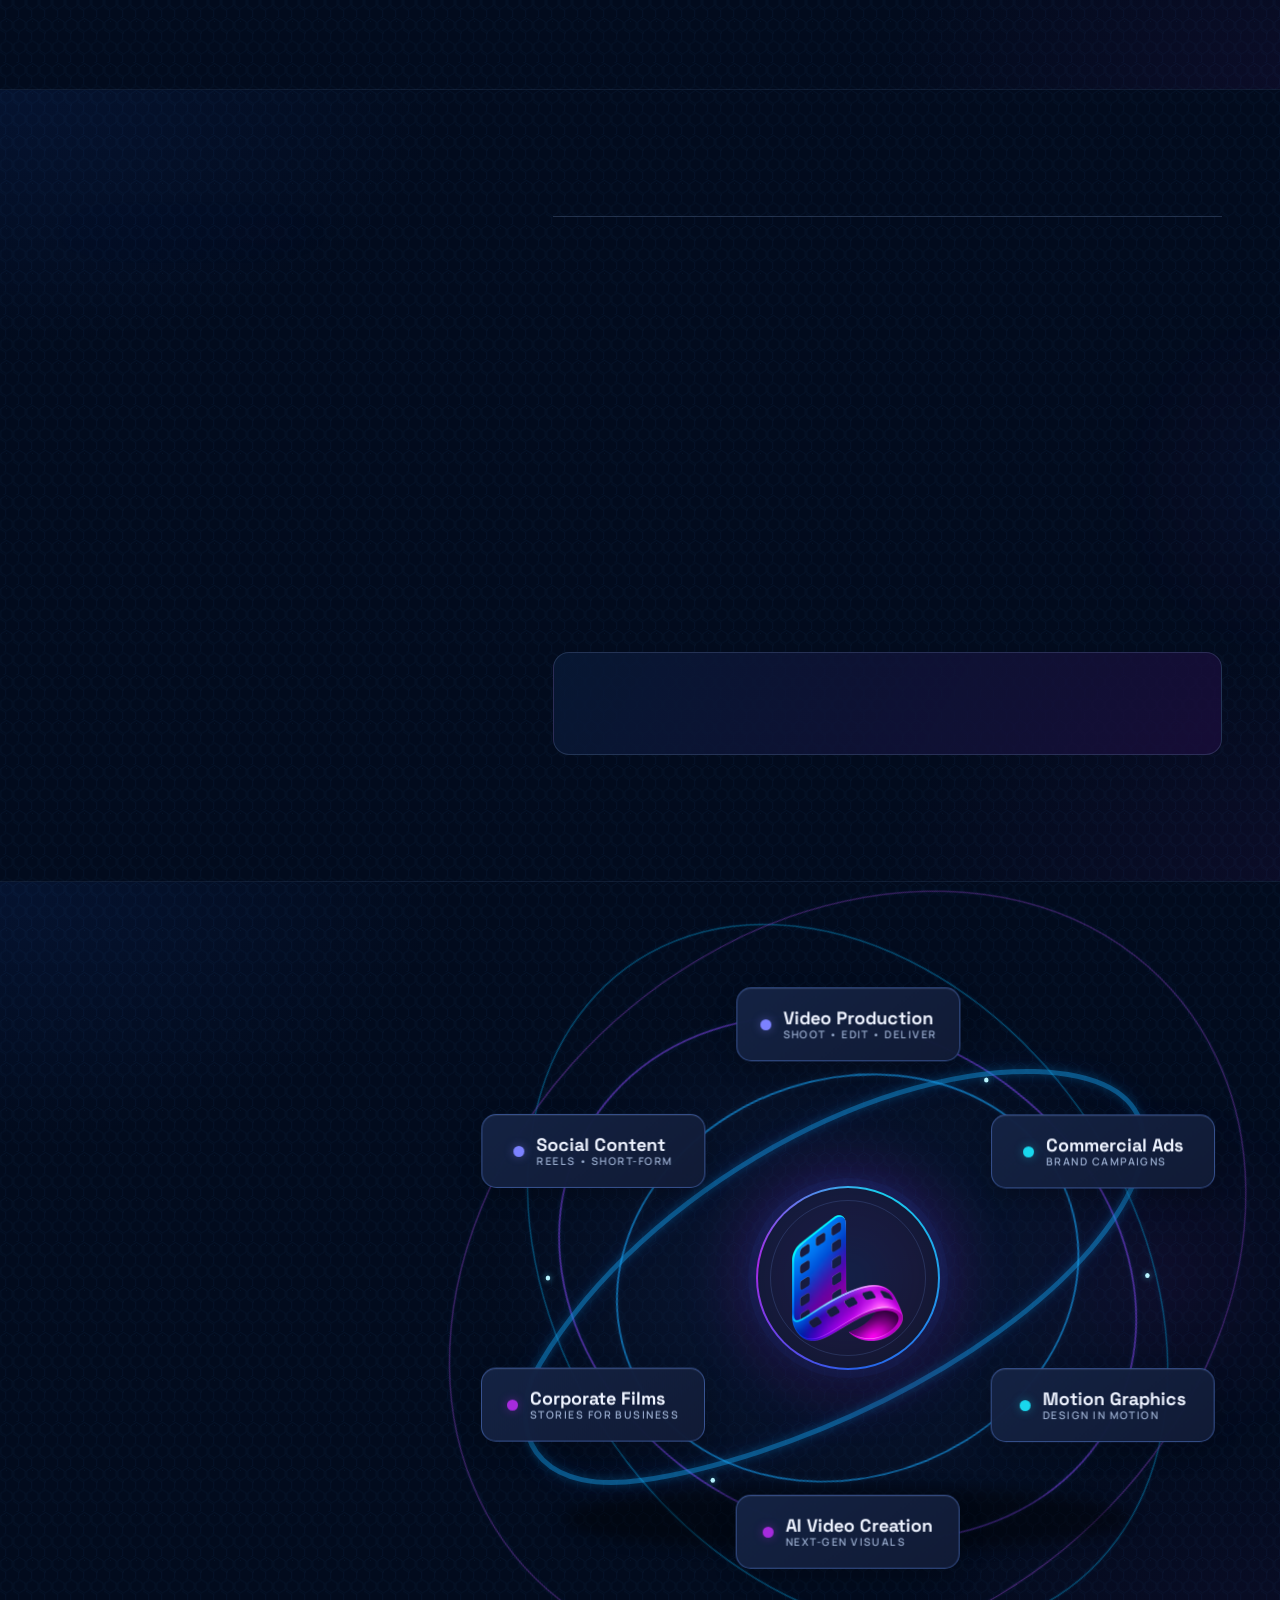
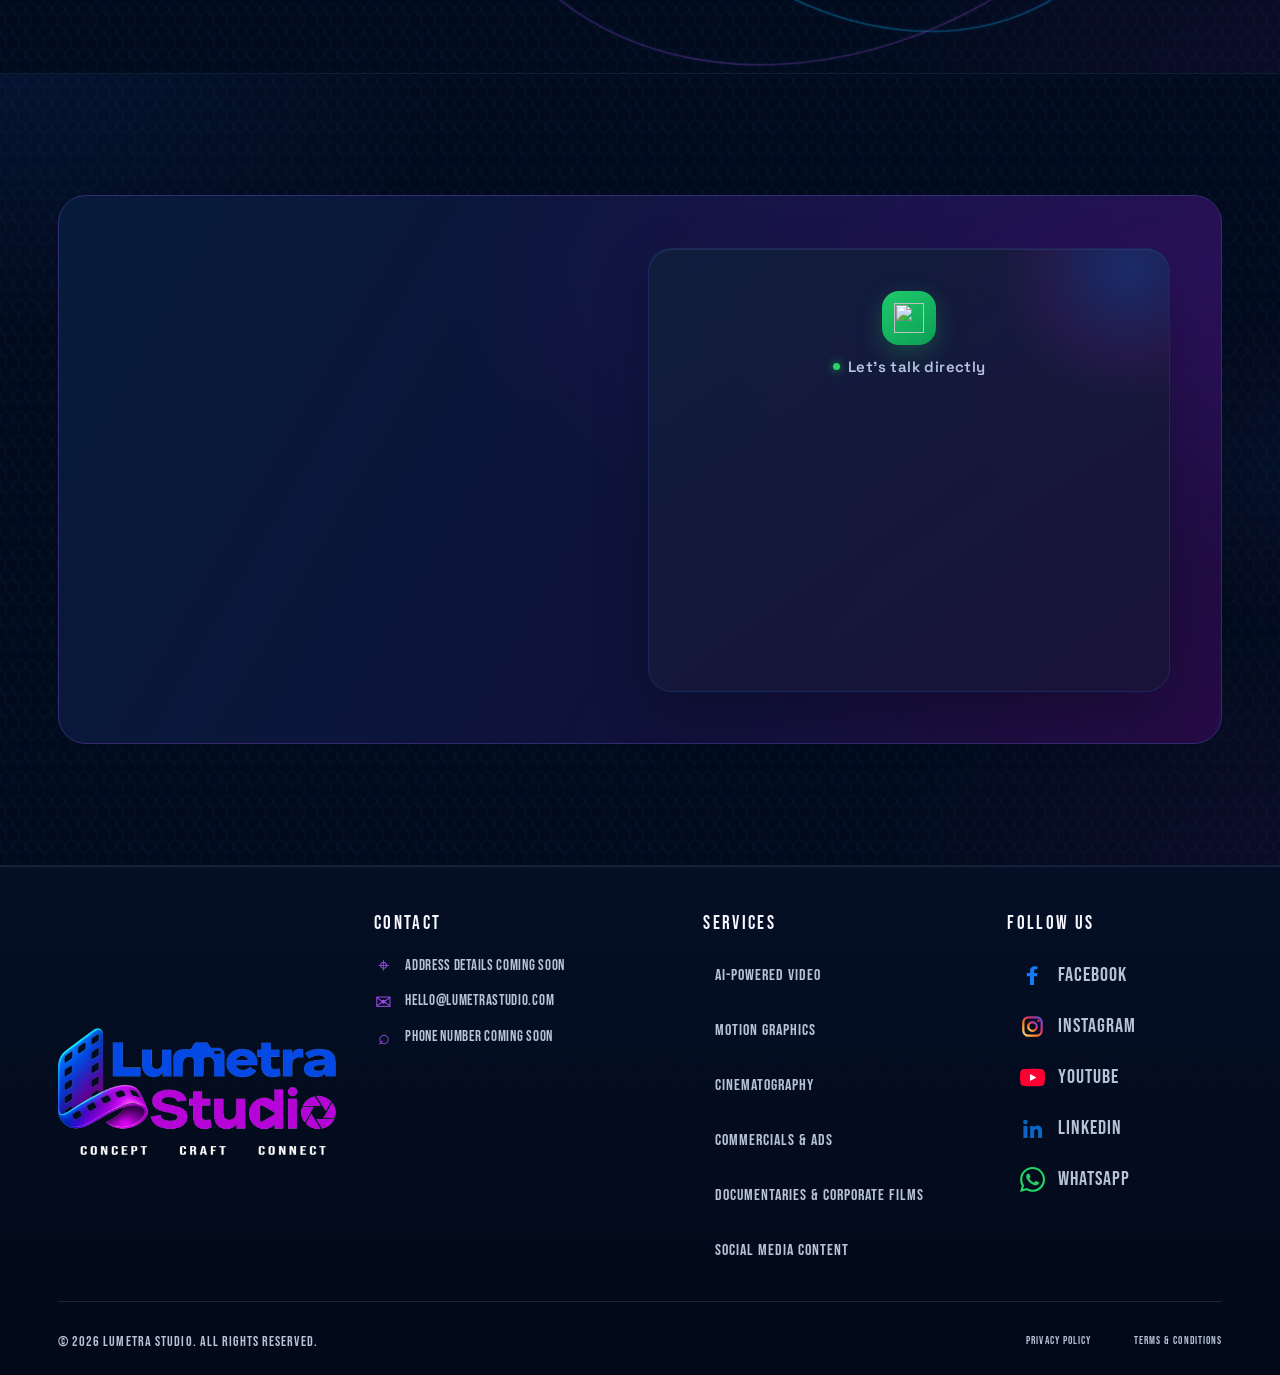
==== commit 12425b5c: "Optimize homepage heading and image alternative text" ====
--- a/index.html
+++ b/index.html
@@ -42,8 +42,8 @@
     }
   ]
 }
-</script><link rel="stylesheet" href="style.css?v=16.4"></head><body><header class="nav lum-nav"><div class="wrap navin"><a class="brand" href="index.html"><img src="assets/lumetra-logo.png" alt="Lumetra Studio"></a><nav class="links" id="mainNav"><a href="index.html#home">Home</a><a href="index.html#services">Services</a><a href="work.html">Portfolio</a><a href="assets.html">Assets</a><a href="index.html#faq">FAQ</a><a href="index.html#about">About</a><a href="index.html#contact">Contact</a></nav><div class="nav-actions"><a class="btn nav-cta" href="index.html#contact">Let's Talk ↗</a><button class="theme-toggle rocker" id="themeToggle" type="button" role="switch" aria-checked="false" aria-label="Switch to light theme" title="Switch theme"><span class="rocker__cast" aria-hidden="true"></span><span class="rocker__paddle" aria-hidden="true"><span class="rocker__symbol rocker__symbol--sun" aria-label="Light theme"><svg viewBox="0 0 24 24" aria-hidden="true"><circle cx="12" cy="12" r="4"></circle><path d="M12 2v2M12 20v2M4.93 4.93l1.42 1.42M17.65 17.65l1.42 1.42M2 12h2M20 12h2M4.93 19.07l1.42-1.42M17.65 6.35l1.42-1.42"></path></svg></span><span class="rocker__symbol rocker__symbol--moon" aria-label="Dark theme"><svg viewBox="0 0 24 24" aria-hidden="true"><path d="M20.2 15.2A8.5 8.5 0 0 1 8.8 3.8 8.6 8.6 0 1 0 20.2 15.2Z"></path></svg></span></span></button></div><button class="menu" id="menuBtn" type="button" aria-label="Open navigation" aria-expanded="false" aria-controls="mainNav"><span></span><span></span><span></span></button></div></header><main>
-<section class="hero" id="home"><canvas class="hero-particles" id="heroParticles" aria-hidden="true"></canvas><div class="wrap"><div class="hero-content"><div class="eyebrow">Concept · Craft · Connect</div><h1>Turn Ideas<br><span class="grad">Into Visual Impact.</span></h1><p>Lumetra Studio is a Bangladesh-based creative video production studio transforming ideas into impactful visual experiences. We serve brands and businesses across Bangladesh and internationally with AI-powered video creation, motion graphics, corporate films, commercials, documentaries, and cinematic productions that help brands communicate, connect, and grow.</p><div class="actions"><a class="btn" href="#portfolio">▶ &nbsp;Explore Our Work ↗</a><a class="btn outline" href="#services">Discover What We Do</a></div><div class="stats"><div class="stat"><span class="ico">▣</span><span><strong>50+</strong>Projects</span></div><div class="stat"><span class="ico">♧</span><span><strong>20+</strong>Clients</span></div><div class="stat"><span class="ico">🏆</span><span><strong>5+</strong>Industries</span></div><div class="stat"><span class="ico">▦</span><span><strong>3+</strong>Years of Creation</span></div></div></div></div></section>
+</script><link rel="stylesheet" href="style.css?v=16.4"></head><body><header class="nav lum-nav"><div class="wrap navin"><a class="brand" href="index.html"><img src="assets/lumetra-logo.png" alt="Lumetra Studio video production company logo"></a><nav class="links" id="mainNav"><a href="index.html#home">Home</a><a href="index.html#services">Services</a><a href="work.html">Portfolio</a><a href="assets.html">Assets</a><a href="index.html#faq">FAQ</a><a href="index.html#about">About</a><a href="index.html#contact">Contact</a></nav><div class="nav-actions"><a class="btn nav-cta" href="index.html#contact">Let's Talk ↗</a><button class="theme-toggle rocker" id="themeToggle" type="button" role="switch" aria-checked="false" aria-label="Switch to light theme" title="Switch theme"><span class="rocker__cast" aria-hidden="true"></span><span class="rocker__paddle" aria-hidden="true"><span class="rocker__symbol rocker__symbol--sun" aria-label="Light theme"><svg viewBox="0 0 24 24" aria-hidden="true"><circle cx="12" cy="12" r="4"></circle><path d="M12 2v2M12 20v2M4.93 4.93l1.42 1.42M17.65 17.65l1.42 1.42M2 12h2M20 12h2M4.93 19.07l1.42-1.42M17.65 6.35l1.42-1.42"></path></svg></span><span class="rocker__symbol rocker__symbol--moon" aria-label="Dark theme"><svg viewBox="0 0 24 24" aria-hidden="true"><path d="M20.2 15.2A8.5 8.5 0 0 1 8.8 3.8 8.6 8.6 0 1 0 20.2 15.2Z"></path></svg></span></span></button></div><button class="menu" id="menuBtn" type="button" aria-label="Open navigation" aria-expanded="false" aria-controls="mainNav"><span></span><span></span><span></span></button></div></header><main>
+<section class="hero" id="home"><canvas class="hero-particles" id="heroParticles" aria-hidden="true"></canvas><div class="wrap"><div class="hero-content"><div class="eyebrow">Concept · Craft · Connect</div><h1>Video Production<br><span class="grad">With Visual Impact.</span></h1><p>Lumetra Studio is a Bangladesh-based creative video production studio transforming ideas into impactful visual experiences. We serve brands and businesses across Bangladesh and internationally with AI-powered video creation, motion graphics, corporate films, commercials, documentaries, and cinematic productions that help brands communicate, connect, and grow.</p><div class="actions"><a class="btn" href="#portfolio">▶ &nbsp;Explore Our Work ↗</a><a class="btn outline" href="#services">Discover What We Do</a></div><div class="stats"><div class="stat"><span class="ico">▣</span><span><strong>50+</strong>Projects</span></div><div class="stat"><span class="ico">♧</span><span><strong>20+</strong>Clients</span></div><div class="stat"><span class="ico">🏆</span><span><strong>5+</strong>Industries</span></div><div class="stat"><span class="ico">▦</span><span><strong>3+</strong>Years of Creation</span></div></div></div></div></section>
 <section class="section" id="services"><div class="wrap services-layout"><div class="intro"><div class="eyebrow">What we create</div><h2>Beyond Video.<br>Creating Experiences That Matter.</h2><p>From concept to final production, we create compelling visual content through creative direction, innovative technology, and cinematic craftsmanship. Explore our video production services, from AI-powered videos and motion graphics to commercials, documentaries, and social media content.</p><a class="btn" href="#contact">All Services ↗</a></div><div class="service-grid"><article class="service"><div class="icon">✣</div><h3>AI-Powered Video</h3><p>Generative visuals, AI storytelling and emerging formats.</p></article><article class="service"><div class="icon">▱</div><h3>Motion Graphics</h3><p>Animated communication, titles and visual effects.</p></article><article class="service"><div class="icon">◉</div><h3>Cinematography</h3><p>Professional video production, cinematic visuals, creative camera work, and stunning visual compositions.</p></article><article class="service"><div class="icon">⚑</div><h3>Commercials & Ads</h3><p>High-impact video ads for digital and TV campaigns.</p></article><article class="service"><div class="icon">▷</div><h3>Documentaries &amp; Corporate Films</h3><p>Authentic documentaries, company profiles, brand stories, and research-driven cinematic narratives.</p></article><article class="service"><div class="icon">▦</div><h3>Social Media Content</h3><p>Short-form, reels and platform-ready video content.</p></article></div></div></section>
 <section class="section" id="portfolio"><div class="wrap work-layout"><div class="intro"><div class="eyebrow">Selected work</div><h2>Our Work Speaks<br>for Itself.</h2><p>A glimpse of our recent video productions across brands, industries and formats.</p><a class="btn" href="work.html">Explore More ↗</a></div><div><div class="section-head portfolio-head"><span></span><a class="btn" href="work.html">View All Work ↗</a></div><div class="portfolio-category-grid" id="featuredCategories"></div></div></div></section>
 <section class="section" id="assets"><div class="wrap assets-layout"><div class="intro"><div class="eyebrow">Creative assets</div><h2>Production Assets<br>for Creators.</h2><p>High-quality, ready-to-use assets for your video projects — from LUTs and overlays to motion elements and SFX.</p><a class="btn" href="assets.html">Explore All Assets ↗</a></div><div class="portfolio-category-grid asset-category-grid" id="featuredAssetCategories"></div></div></section>
@@ -71,7 +71,7 @@
     <div class="orbit-glow" aria-hidden="true"></div>
     <div class="orbit-ground-shadow" aria-hidden="true"></div>
     <div class="center-core" aria-label="Lumetra Studio">
-      <img src="assets/footer-logo-icon.png" alt="Lumetra Studio logo icon">
+      <img src="assets/footer-logo-icon.png" alt="Lumetra Studio brand icon">
     </div>
     <div class="service-card"><span class="orbit-dot"></span><span class="orbit-card-copy"><strong>AI Video Creation</strong><small>NEXT-GEN VISUALS</small></span></div>
     <div class="service-card"><span class="orbit-dot"></span><span class="orbit-card-copy"><strong>Motion Graphics</strong><small>DESIGN IN MOTION</small></span></div>
@@ -87,7 +87,7 @@
 <a class="btn contact-whatsapp-btn" id="contactWhatsAppLink" href="#" target="_blank" rel="noopener noreferrer" hidden><span>Chat with us on WhatsApp</span><span aria-hidden="true">↗</span></a>
 <p class="contact-note" id="contactWhatsAppNote">WhatsApp contact is being configured. Please check back soon.</p></div></div></section></main><footer class="footer"><div class="wrap footer-wrap">
   <div class="footer-main">
-    <div class="footer-brand-col"><a class="footer-brand-link footer-inert" href="#" aria-label="Lumetra Studio"><img class="footer-logo footer-logo-dark" src="assets/footer-logo-dark.png" alt="Lumetra Studio logo"><img class="footer-logo footer-logo-light" src="assets/footer-logo-light.png" alt="Lumetra Studio logo"></a></div>
+    <div class="footer-brand-col"><a class="footer-brand-link footer-inert" href="#" aria-label="Lumetra Studio"><img class="footer-logo footer-logo-dark" src="assets/footer-logo-dark.png" alt="Lumetra Studio brand logo"><img class="footer-logo footer-logo-light" src="assets/footer-logo-light.png" alt="Lumetra Studio logo"></a></div>
     <div class="footer-column"><h3>CONTACT</h3><a class="footer-detail footer-inert" href="#"><span class="footer-symbol">⌖</span><span>Address details coming soon</span></a><a class="footer-detail footer-inert" href="#"><span class="footer-symbol">✉</span><span>hello@lumetrastudio.com</span></a><a class="footer-detail footer-inert" href="#"><span class="footer-symbol">⌕</span><span>Phone number coming soon</span></a></div>
     <div class="footer-column footer-services-column"><h3>SERVICES</h3>
       <a class="footer-service-link footer-inert" href="#">AI-Powered Video</a>
